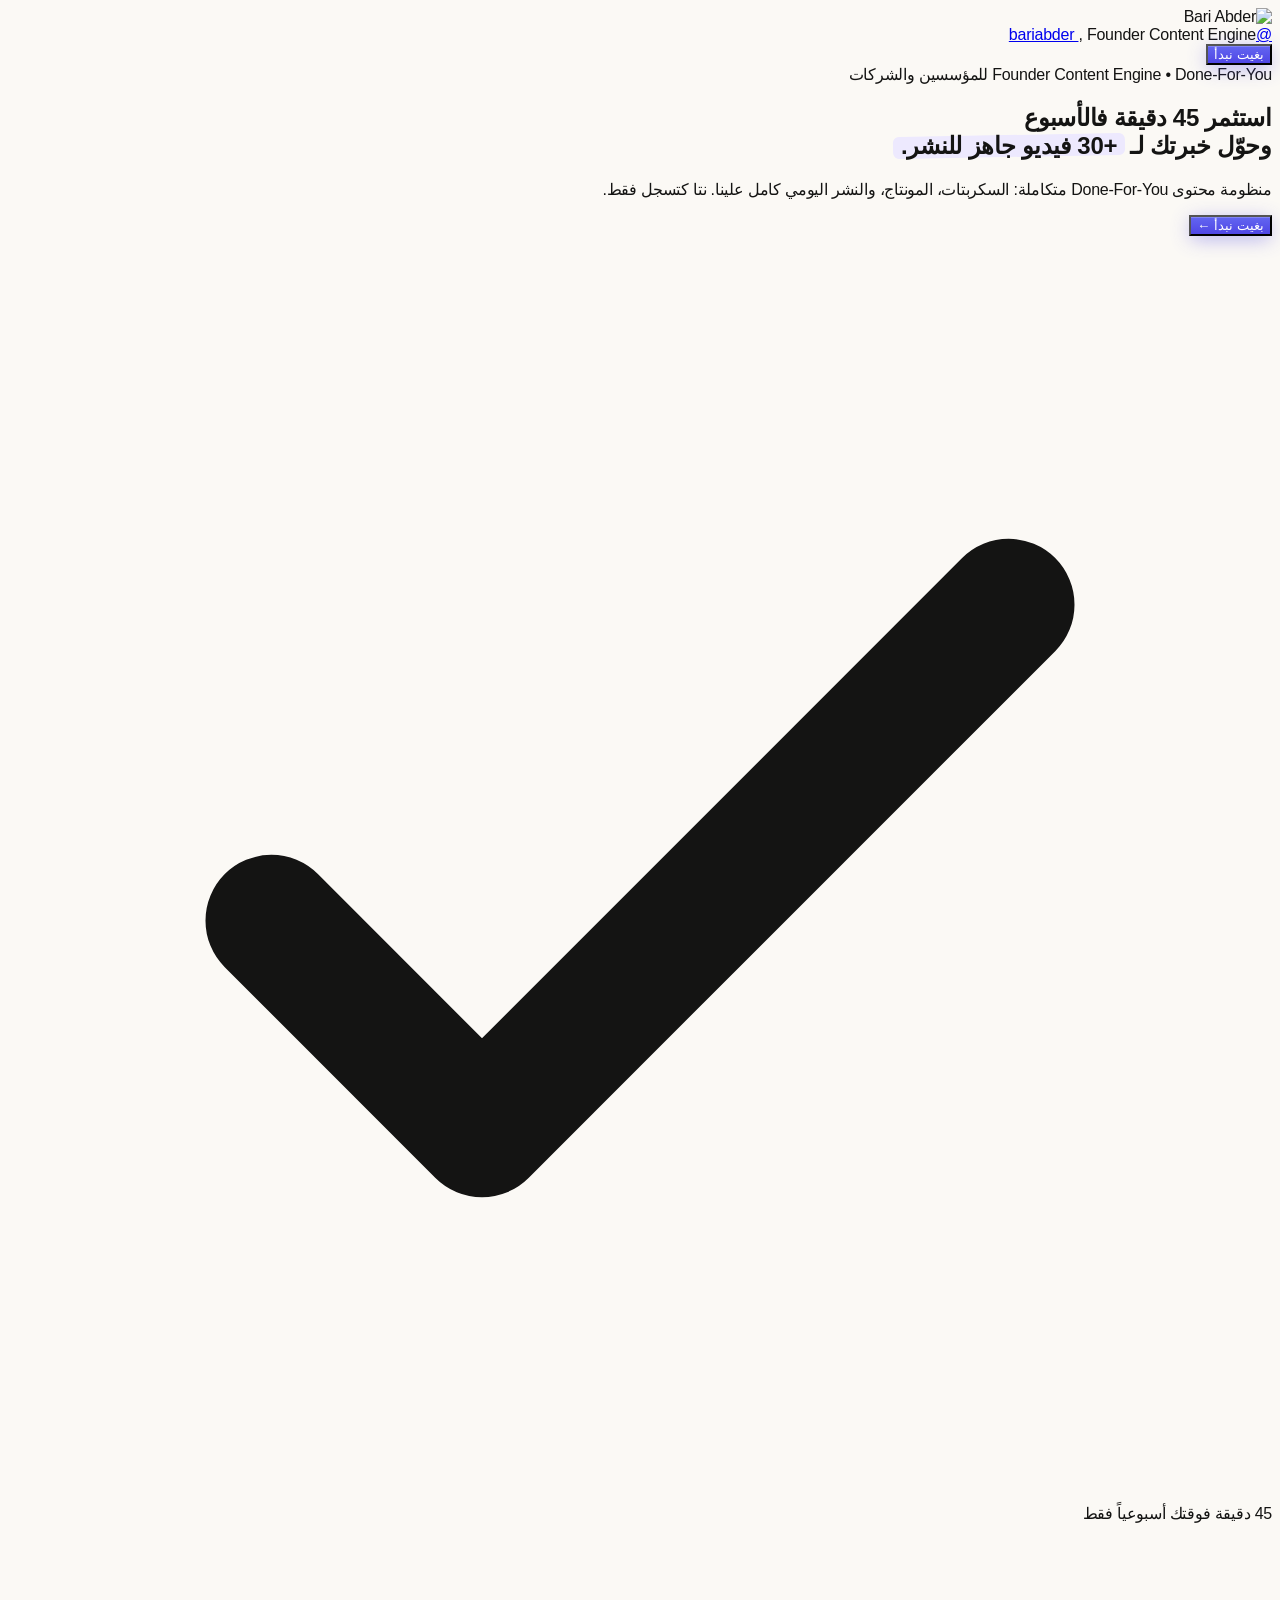
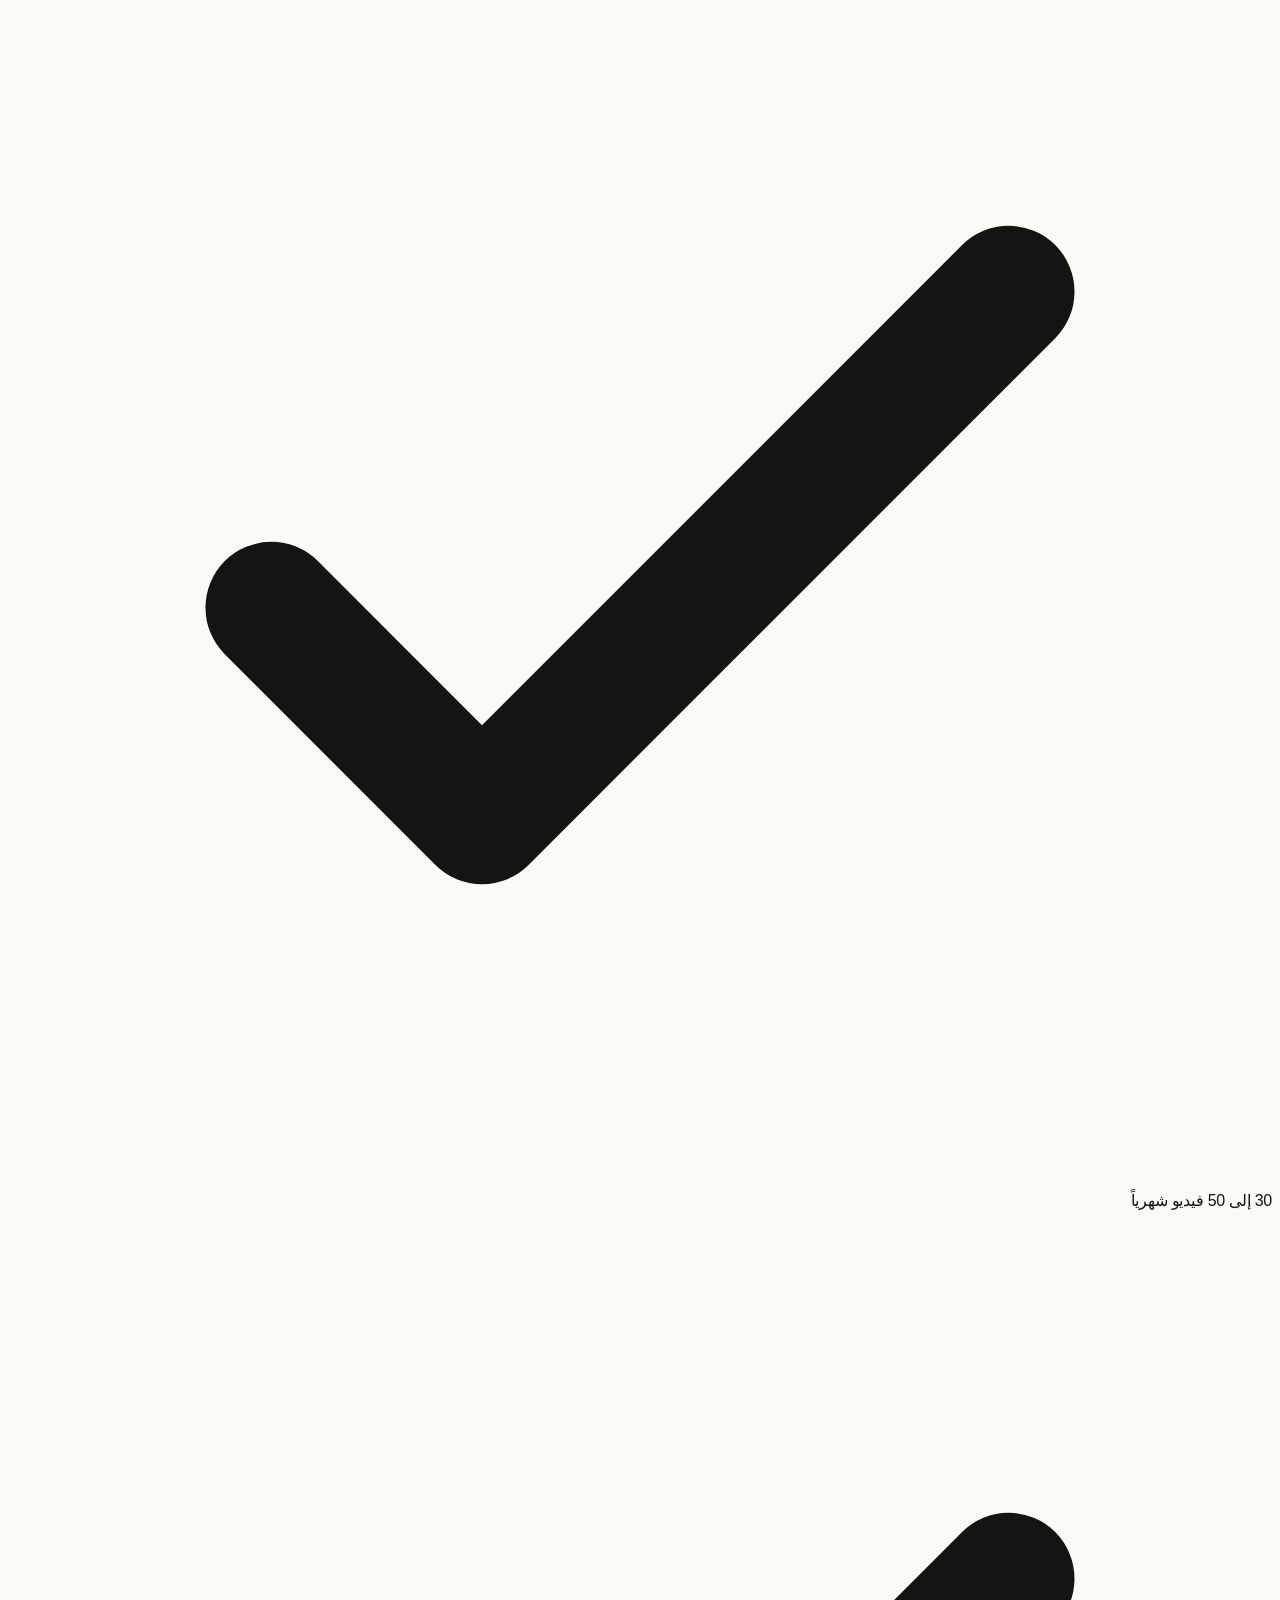
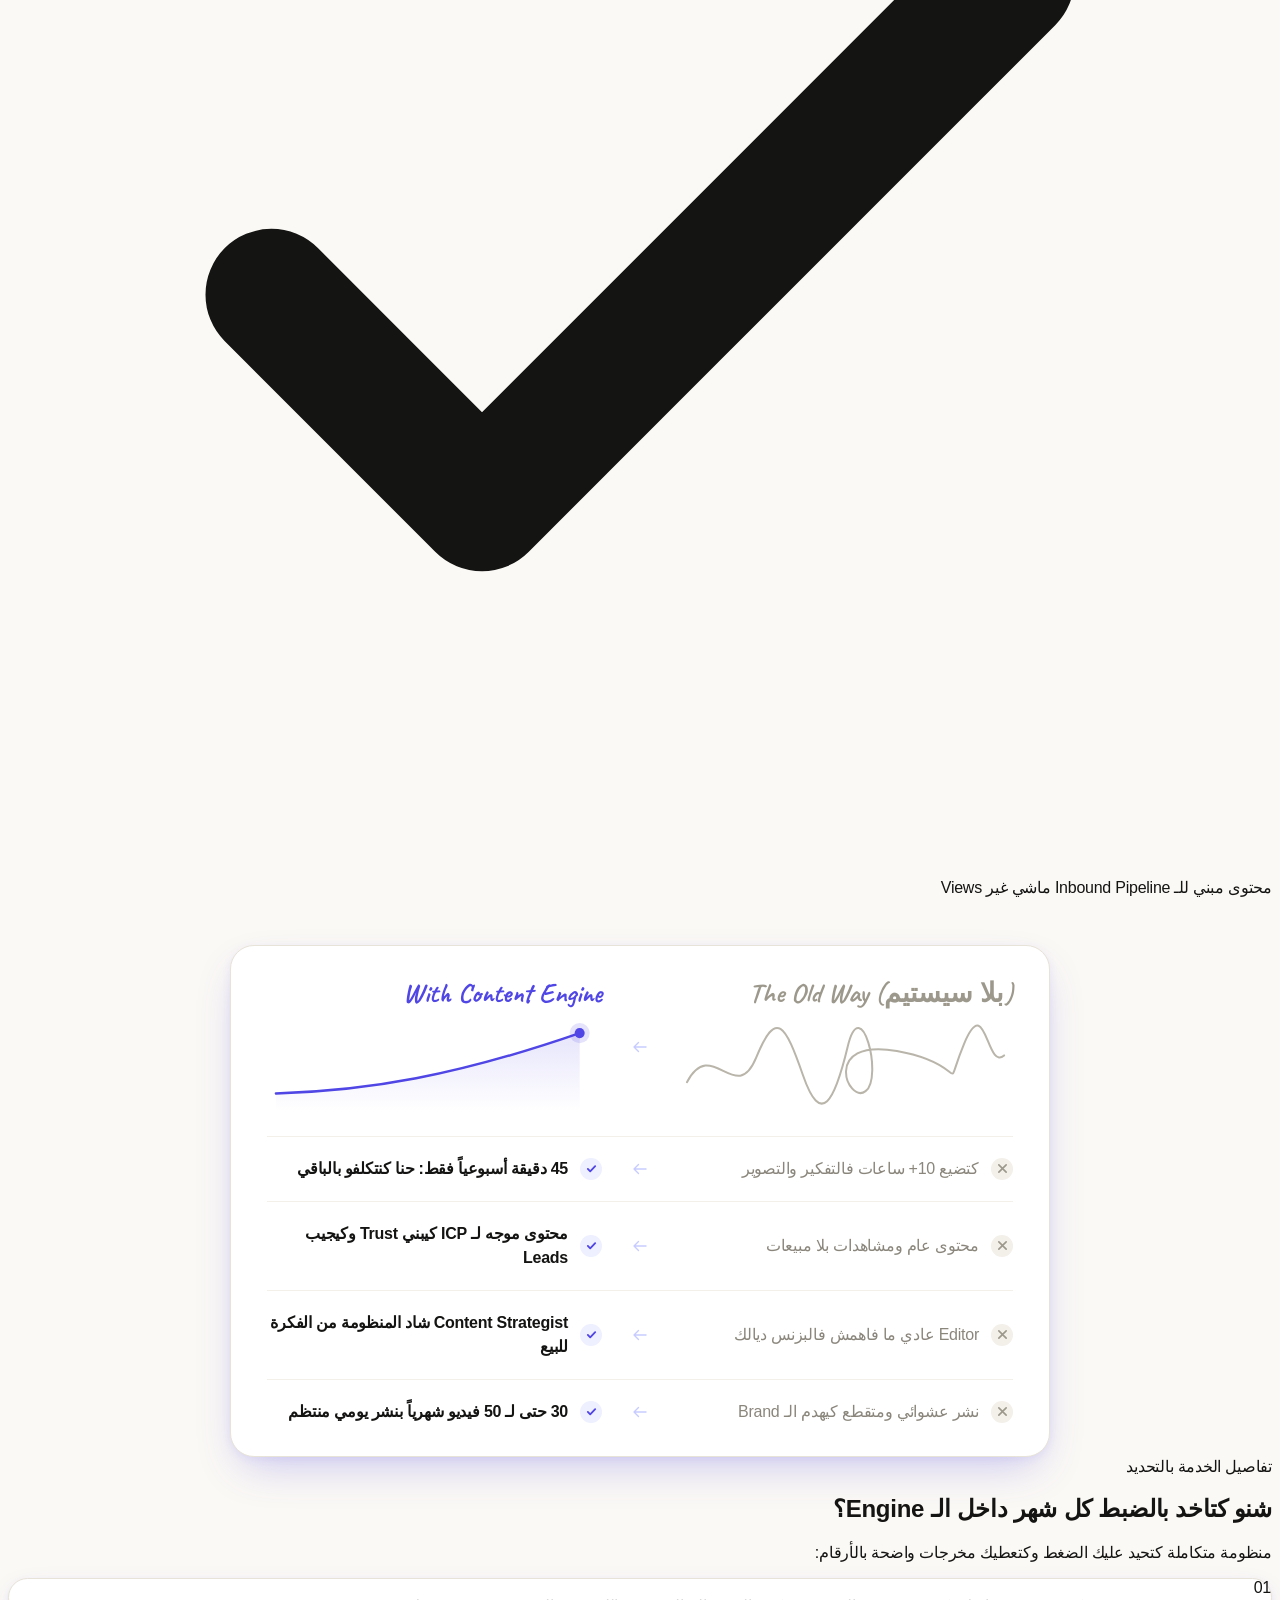
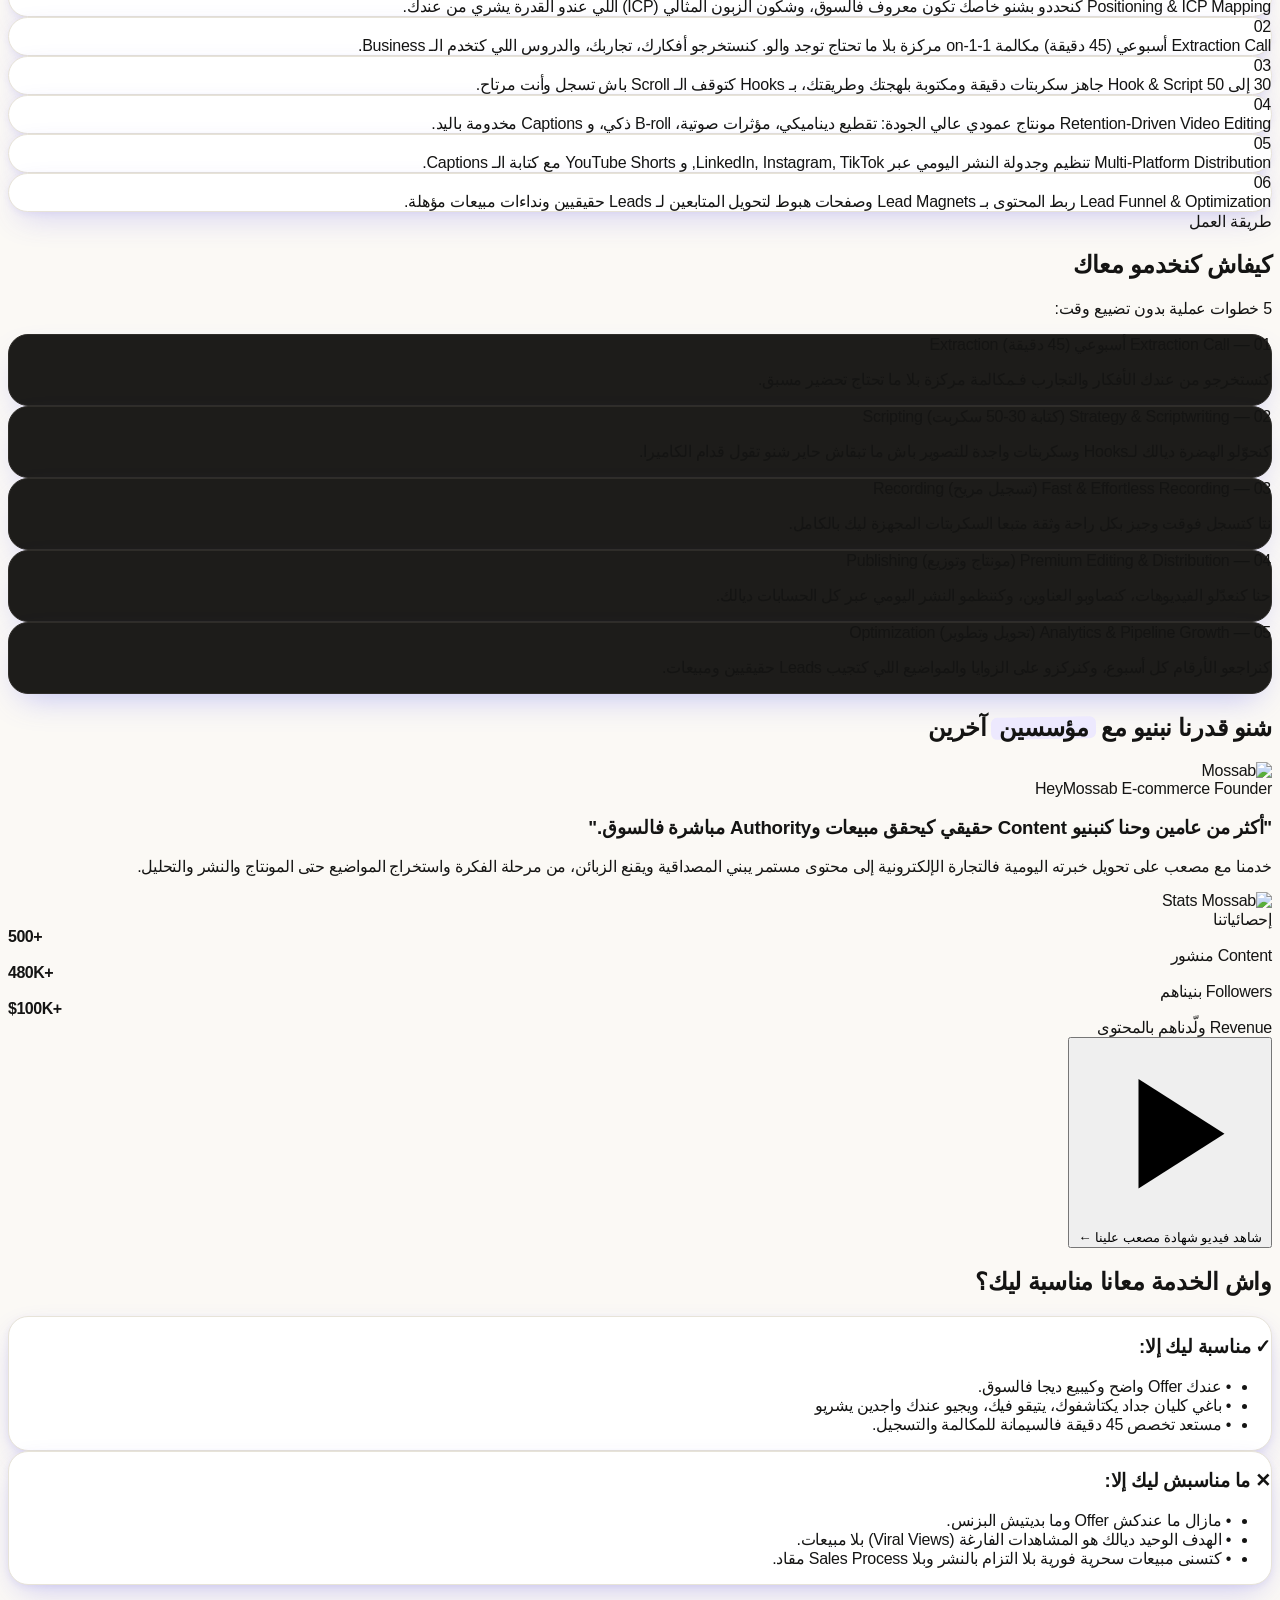
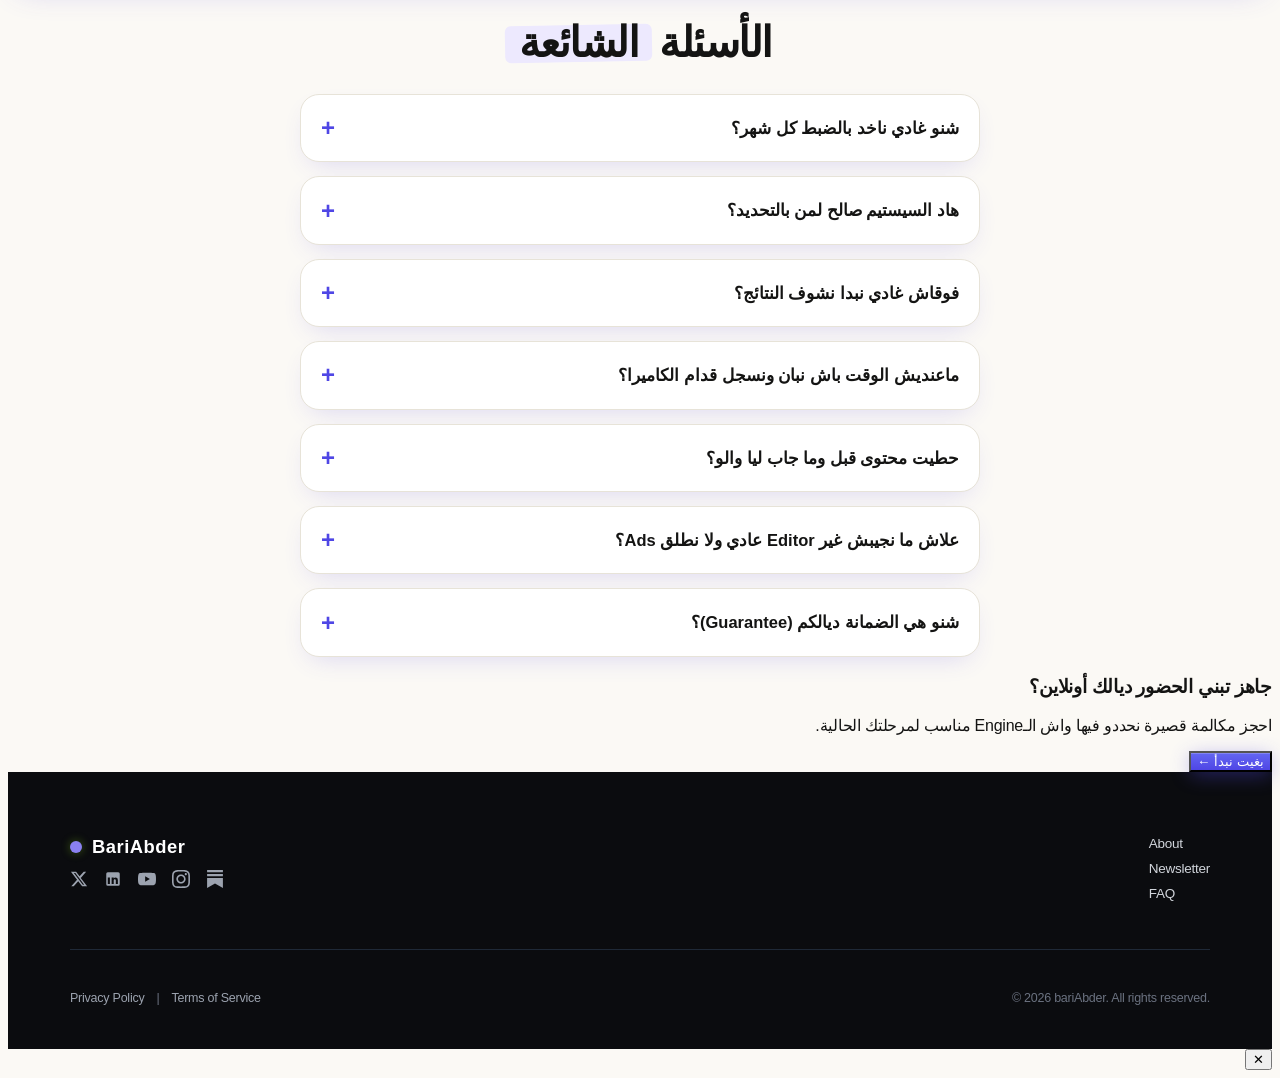
==== index.html @ 395c9807 "Update index.html" ====
<!DOCTYPE html>
<html lang="ar" dir="rtl" class="scroll-smooth">
<head>
  <meta charset="UTF-8">
  <meta name="viewport" content="width=device-width, initial-scale=1.0">
  <title>Bari Abder — Founder Content Engine</title>

  <style>
    @font-face {
      font-family: 'Graphik Arabic';
      src: url('https://www.bariabder.com/Graphik%20Arabic%20SemiBold.ttf') format('truetype');
      font-weight: 600;
      font-style: normal;
    }
  </style>
  <link rel="icon" type="image/png" href="https://www.bariabder.com/fav-icon.png">
  <link rel="preconnect" href="https://fonts.googleapis.com">
  <link rel="preconnect" href="https://fonts.gstatic.com" crossorigin>
  <link href="https://fonts.googleapis.com/css2?family=Caveat:wght@600;700&display=swap" rel="stylesheet">
  <script src="https://cdn.tailwindcss.com"></script>
  <script>
    tailwind.config = {
      theme: { extend: { fontFamily: { sans: ['Graphik Arabic', 'Inter', '-apple-system', 'Segoe UI', 'sans-serif'] } } }
    }
  </script>
  <script type="text/javascript">
    (function(c,l,a,r,i,t,y){
      c[a]=c[a]||function(){(c[a].q=c[a].q||[]).push(arguments)};
      t=l.createElement(r);t.async=1;t.src="https://www.clarity.ms/tag/"+i;
      y=l.getElementsByTagName(r)[0];y.parentNode.insertBefore(t,y);
    })(window, document, "clarity", "script", "xfxluvm6i1");
  </script>

  <!-- Wistia Scripts & Swatch Style -->
  <script src="https://fast.wistia.com/player.js" async></script>
  <script src="https://fast.wistia.com/embed/9rakujkciy.js" async type="module"></script>
  <style>
    wistia-player[media-id='9rakujkciy']:not(:defined) { 
      background: center / contain no-repeat url('https://fast.wistia.com/embed/medias/9rakujkciy/swatch'); 
      display: block; 
      filter: blur(5px); 
    }
  </style>

  <style>
    body { background:#FBF9F5; color:#141413; font-family:'Graphik Arabic','Inter',-apple-system,sans-serif; overflow-x:hidden; letter-spacing:-0.015em; }
    
    /* Button Hover Scale Animation */
    .btn-glow { 
      background:linear-gradient(180deg,#6366F1 0%,#4F46E5 100%); 
      color:#fff; 
      box-shadow:0 4px 20px -2px rgba(79,70,229,.45), inset 0 1px 0 rgba(255,255,255,.2); 
      transition:transform .25s cubic-bezier(.16,1,.3,1), box-shadow .25s cubic-bezier(.16,1,.3,1); 
      will-change:transform;
    }
    .btn-glow:hover { 
      transform:scale(1.03) translateY(-1px); 
      box-shadow:0 8px 26px -2px rgba(79,70,229,.6), inset 0 1px 0 rgba(255,255,255,.3); 
    }
    .btn-glow:active {
      transform:scale(0.98);
    }

    /* Keyword Highlight Box */
    .hl-box {
      position: relative;
      display: inline-block;
      padding: 0 0.25em;
      z-index: 1;
      white-space: nowrap;
    }
    .hl-box::before {
      content: "";
      position: absolute;
      inset: 12% -0.08em 8% -0.08em;
      background-color: #EDE9FE;
      border-radius: 6px;
      z-index: -1;
      transform: rotate(-1deg);
    }

    .editorial-box { background:#fff; border:1px solid #E7E3D8; border-radius:1.25rem; box-shadow:0 12px 32px -10px rgba(79,70,229,.30), 0 2px 6px rgba(79,70,229,.08); }
    .purple-shadow { box-shadow:0 18px 44px -12px rgba(79,70,229,.40), 0 2px 8px rgba(79,70,229,.10); }
    .sf { font-family:-apple-system,BlinkMacSystemFont,'SF Pro Display','SF Pro Text','Inter','Segoe UI',sans-serif; font-weight:800; letter-spacing:-0.03em; line-height:1.05; }
    .dark-box { background:#1d1c1a; border:1px solid #2f2d29; border-radius:1.25rem; box-shadow:0 14px 34px -14px rgba(99,102,241,.45); }
    .sig { font-family:'Caveat','Segoe Script',cursive; font-weight:700; font-size:1.5rem; line-height:1.1; letter-spacing:0; }

    /* FAQ Section */
    .faq-section { max-width:680px; margin:0 auto; }
    .faq-title { color:#141413; font-size:42px; font-weight:800; letter-spacing:-1.5px; line-height:1.1; text-align:center; margin-bottom:28px; }
    .faq-item { background:#fff; border:1px solid #E7E3D8; border-radius:19px; margin-bottom:14px; overflow:hidden; box-shadow:0 10px 26px -10px rgba(79,70,229,.2); }
    .faq-question { width:100%; display:flex; flex-direction:row; justify-content:space-between; align-items:center; gap:16px; padding:20px; background:transparent; border:none; color:#141413; font-family:inherit; font-size:16.5px; font-weight:700; line-height:1.6; text-align:right; cursor:pointer; }
    .faq-question span:first-child { flex:1; text-align:right; direction:rtl; }
    .faq-icon { color:#4F46E5; font-weight:700; font-size:24px; line-height:1; flex-shrink:0; user-select:none; }
    .faq-answer { display:none; padding:14px 22px 22px; color:#4B4842; font-size:15px; line-height:1.85; text-align:right; direction:rtl; border-top:1px solid #F3F0EA; }
    .faq-item.active .faq-answer { display:block; }
    @media (max-width:600px) { .faq-title { font-size:32px; } .faq-question { font-size:15px; padding:16px; } }

    .site-footer {
      background-color: #0b0c0f;
      color: #9ca3af;
      padding: 64px 24px 32px;
      font-family: inherit;
      font-size: 14px;
    }
    .footer-inner {
      max-width: 1140px;
      margin: 0 auto;
    }
    .footer-top {
      display: flex;
      justify-content: space-between;
      align-items: flex-start;
      flex-wrap: wrap;
      gap: 40px;
    }
    .footer-brand-col {
      max-width: 380px;
    }
    .footer-brand {
      display: flex;
      align-items: center;
      gap: 10px;
      margin-bottom: 12px;
    }
    .brand-badge {
      width: 12px;
      height: 12px;
      border-radius: 50%;
      background-color: #8a80f0;
      box-shadow: 0 0 10px rgba(132, 204, 22, 0.4);
    }
    .brand-name {
      color: #ffffff;
      font-weight: 800;
      font-size: 1.15rem;
      letter-spacing: 0.5px;
    }
    .brand-tagline {
      color: #6b7280;
      font-size: 0.88rem;
      line-height: 1.5;
      margin-bottom: 20px;
    }
    .footer-socials {
      display: flex;
      gap: 16px;
      align-items: center;
    }
    .footer-socials a {
      color: #9ca3af;
      transition: color 0.2s ease, transform 0.2s ease;
    }
    .footer-socials a:hover {
      color: #ffffff;
      transform: translateY(-2px);
    }
    .footer-links-group {
      display: flex;
      gap: 60px;
    }
    .footer-col {
      display: flex;
      flex-direction: column;
      gap: 10px;
    }
    .col-title {
      color: #6b7280;
      font-size: 11px;
      font-weight: 700;
      letter-spacing: 1.2px;
      text-transform: uppercase;
      margin-bottom: 6px;
    }
    .footer-col a {
      color: #d1d5db;
      text-decoration: none;
      font-size: 13.5px;
      transition: color 0.2s;
    }
    .footer-col a:hover {
      color: #ffffff;
    }
    .footer-divider {
      height: 1px;
      background-color: #1f2937;
      margin: 48px 0 28px;
    }
    .footer-bottom {
      display: flex;
      justify-content: space-between;
      align-items: center;
      flex-wrap: wrap;
      gap: 16px;
      font-size: 12.5px;
      color: #6b7280;
    }
    .footer-legal {
      display: flex;
      gap: 12px;
      align-items: center;
    }
    .footer-legal a {
      color: #9ca3af;
      text-decoration: none;
    }
    .footer-legal a:hover {
      color: #ffffff;
    }

    /* Visual Component Styles */
    .pv2-wrap { max-width:820px; margin:0 auto; padding:48px 0 0; width:100%; }
    .pv2-card { background:#fff; border:1px solid #E7E3D8; border-radius:24px; padding:34px 36px 12px; box-shadow:0 18px 44px -12px rgba(79,70,229,.30), 0 2px 8px rgba(79,70,229,.08); text-align:right; }
    .pv2-grid { display:grid; grid-template-columns:1fr 44px 1fr; align-items:center; column-gap:16px; }
    .pv2-head { padding-bottom:22px; border-bottom:1px solid #F3F0EA; }
    .pv2-sig { font-family:'Caveat','Segoe Script',cursive; font-weight:700; font-size:1.7rem; line-height:1; letter-spacing:0; direction:ltr; text-align:right; color:#9C988C; margin-bottom:6px; }
    .pv2-sig.on { color:#4F46E5; }
    .pv2-art svg { width:100%; height:auto; display:block; }
    .pv2-row { padding:20px 0; border-bottom:1px solid #F3F0EA; }
    .pv2-row:last-child { border-bottom:none; }
    .pv2-item { display:flex; align-items:center; gap:12px; font-size:16px; line-height:1.5; }
    .pv2-item.no { color:#8A867C; }
    .pv2-item.yes { color:#141413; font-weight:700; }
    .pv2-ico { flex-shrink:0; width:22px; height:22px; border-radius:50%; display:grid; place-items:center; }
    .pv2-ico svg { width:11px; height:11px; }
    .no .pv2-ico { background:#F3F0EA; color:#9C988C; }
    .yes .pv2-ico { background:#EEEFFF; color:#4F46E5; }
    .pv2-mid { display:grid; place-items:center; color:#C7CBFF; }
    .pv2-mid svg { width:18px; height:18px; }

    @media (max-width:640px) {
      .pv2-card { padding:20px 16px 8px; border-radius:20px; }
      .pv2-grid { grid-template-columns:1fr 1fr; column-gap:12px; }
      .pv2-mid { display:none; }
      .pv2-row { padding:14px 0; }
      .pv2-sig { font-size:1.35rem; }
      .pv2-item { font-size:13.5px; gap:8px; line-height:1.4; }
      .pv2-ico { width:18px; height:18px; }
      .pv2-ico svg { width:9px; height:9px; }
    }

    ::-webkit-scrollbar { width:5px; }
    ::-webkit-scrollbar-track { background:#FBF9F5; }
    ::-webkit-scrollbar-thumb { background:#D8D4CA; border-radius:2px; }
  </style>

  <!-- Cal element-click embed code begins -->
  <script type="text/javascript">
    (function (C, A, L) { let p = function (a, ar) { a.q.push(ar); }; let d = C.document; C.Cal = C.Cal || function () { let cal = C.Cal; let ar = arguments; if (!cal.loaded) { cal.ns = {}; cal.q = cal.q || []; d.head.appendChild(d.createElement("script")).src = A; cal.loaded = true; } if (ar[0] === L) { const api = function () { p(api, arguments); }; const namespace = ar[1]; api.q = api.q || []; if(typeof namespace === "string"){cal.ns[namespace] = cal.ns[namespace] || api;p(cal.ns[namespace], ar);p(cal, ["initNamespace", namespace]);} else p(cal, ar); return;} p(cal, ar); }; })(window, "https://app.cal.com/embed/embed.js", "init");
    Cal("init", "free-discovery", {origin:"https://app.cal.com"});
    Cal.config = Cal.config || {};
    Cal.config.forwardQueryParams = true;

    Cal.ns["free-discovery"]("ui", {"theme":"light","cssVarsPerTheme":{"light":{"cal-brand":"#4F46E5"}},"hideEventTypeDetails":true,"layout":"month_view"});
  </script>
  <!-- Cal element-click embed code ends -->
</head>
<body class="selection:bg-[#4F46E5] selection:text-white antialiased">

  <!-- TOP BAR -->
  <header class="sticky top-0 z-40 w-full px-4 sm:px-6 py-3 bg-[#FBF9F5]/90 backdrop-blur border-b border-[#E7E3D8]">
    <div class="max-w-5xl mx-auto flex items-center justify-between gap-3">
      <div class="inline-flex items-center gap-3 px-4 py-2 rounded-full border border-[#E7E3D8] bg-white">
        <img
          src="https://www.bariabder.com/bariabder.jpg"
          alt="Bari Abder"
          class="w-6 h-6 rounded-full object-cover"
        />
        <div class="flex items-center gap-2 text-xs sm:text-sm font-medium">
          <a
            href="https://www.instagram.com/bariabder/"
            target="_blank"
            rel="noopener noreferrer"
            class="font-bold hover:opacity-70 transition-opacity"
          >
            @bariabder
          </a>
          <span class="text-gray-300 hidden sm:inline">,</span>
          <span class="text-[#66645E] hidden sm:inline"> Founder Content Engine</span>
        </div>
      </div>
      <button
        data-cal-link="bariabder/free-discovery"
        data-cal-namespace="free-discovery"
        data-cal-config='{"layout":"month_view","useSlotsViewOnSmallScreen":"true","theme":"light"}'
        class="btn-glow px-5 py-2.5 rounded-lg text-sm font-bold cursor-pointer"
      >
        بغيت نبدأ
      </button>
    </div>
  </header>

  <main>

    <!-- 1. HERO -->
    <section id="about" class="pt-14 pb-14 px-6 max-w-4xl mx-auto text-center flex flex-col items-center">
      
      <!-- Eyebrow Pill Badge -->
      <div class="inline-flex items-center gap-2 px-3.5 py-1.5 rounded-full border border-indigo-200 bg-indigo-50/80 text-indigo-700 text-xs sm:text-sm font-bold mb-6">
        <span class="w-2 h-2 rounded-full bg-indigo-600 animate-pulse"></span>
        <span>Founder Content Engine • Done-For-You للمؤسسين والشركات</span>
      </div>

      <!-- Core Reframed Headline -->
      <h1 class="text-3xl sm:text-5xl lg:text-6xl leading-[1.22] tracking-tight font-black max-w-3xl mb-6">
        استثمر 45 دقيقة فالأسبوع <br class="hidden sm:inline" />
        وحوّل خبرتك لـ <span class="hl-box">+30 فيديو جاهز للنشر.</span>
      </h1>

      <p class="text-base sm:text-xl text-[#66645E] max-w-2xl leading-relaxed mb-7">
        منظومة محتوى Done-For-You متكاملة: السكربتات، المونتاج، والنشر اليومي كامل علينا. نتا كتسجل فقط.
      </p>

      <!-- Primary Action CTA -->
      <div class="flex flex-col sm:flex-row items-center gap-3 w-full sm:w-auto justify-center mb-6">
        <button data-cal-link="bariabder/free-discovery" data-cal-namespace="free-discovery" data-cal-config='{"layout":"month_view","useSlotsViewOnSmallScreen":"true","theme":"light"}' class="btn-glow px-10 py-4 rounded-xl text-base font-bold cursor-pointer w-full sm:w-auto min-w-[260px]">
          بغيت نبدأ &larr;
        </button>
      </div>

      <!-- Micro Trust Signals -->
      <div class="flex flex-wrap items-center justify-center gap-x-6 gap-y-2 text-xs sm:text-sm text-[#66645E]">
        <span class="flex items-center gap-1.5 font-medium"><svg class="w-4 h-4 text-emerald-500" fill="none" stroke="currentColor" viewBox="0 0 24 24"><path stroke-linecap="round" stroke-linejoin="round" stroke-width="2.5" d="M5 13l4 4L19 7"/></svg> 45 دقيقة فوقتك أسبوعياً فقط</span>
        <span class="flex items-center gap-1.5 font-medium"><svg class="w-4 h-4 text-emerald-500" fill="none" stroke="currentColor" viewBox="0 0 24 24"><path stroke-linecap="round" stroke-linejoin="round" stroke-width="2.5" d="M5 13l4 4L19 7"/></svg> 30 إلى 50 فيديو شهرياً</span>
        <span class="flex items-center gap-1.5 font-medium"><svg class="w-4 h-4 text-emerald-500" fill="none" stroke="currentColor" viewBox="0 0 24 24"><path stroke-linecap="round" stroke-linejoin="round" stroke-width="2.5" d="M5 13l4 4L19 7"/></svg> محتوى مبني للـ Inbound Pipeline ماشي غير Views</span>
      </div>

      <!-- Problem -> Solution Visual (The Old Way vs With Us) -->
      <div class="pv2-wrap">
        <div class="pv2-card">
          <!-- header: two illustrations -->
          <div class="pv2-grid pv2-head">
            <div>
              <div class="pv2-sig">The Old Way (بلا سيستيم)</div>
              <div class="pv2-art" aria-hidden="true">
                <svg viewBox="0 0 300 90" fill="none" stroke-linecap="round" stroke-linejoin="round">
                  <path d="M8 62 C 30 20, 52 84, 70 40 S 96 10, 112 56 S 140 80, 152 30 S 184 58, 168 70 S 128 22, 196 34 S 236 76, 256 28 S 276 52, 292 38" stroke="#B9B5AA" stroke-width="1.8"/>
                </svg>
              </div>
            </div>
            <div class="pv2-mid" aria-hidden="true">
              <svg viewBox="0 0 24 24" fill="none" stroke="currentColor" stroke-width="1.8" stroke-linecap="round" stroke-linejoin="round"><path d="M20 12H4M10 6l-6 6 6 6"/></svg>
            </div>
            <div>
              <div class="pv2-sig on">With Content Engine</div>
              <div class="pv2-art" aria-hidden="true">
                <svg viewBox="0 0 300 90" fill="none" stroke-linecap="round" stroke-linejoin="round">
                  <defs>
                    <linearGradient id="pv2g" x1="0" y1="0" x2="0" y2="1">
                      <stop offset="0" stop-color="#4F46E5" stop-opacity=".14"/>
                      <stop offset="1" stop-color="#4F46E5" stop-opacity="0"/>
                    </linearGradient>
                  </defs>
                  <path d="M8 72 C 90 70, 170 56, 280 18 L 280 88 L 8 88 Z" fill="url(#pv2g)"/>
                  <path d="M8 72 C 90 70, 170 56, 280 18" stroke="#4F46E5" stroke-width="2.2"/>
                  <circle cx="280" cy="18" r="9" fill="#4F46E5" opacity=".15"/>
                  <circle cx="280" cy="18" r="4.5" fill="#4F46E5"/>
                </svg>
              </div>
            </div>
          </div>

          <!-- rows -->
          <div class="pv2-grid pv2-row">
            <div class="pv2-item no"><span class="pv2-ico"><svg viewBox="0 0 12 12" fill="none" stroke="currentColor" stroke-width="1.8" stroke-linecap="round"><path d="M2 2l8 8M10 2l-8 8"/></svg></span>كتضيع 10+ ساعات فالتفكير والتصوير</div>
            <div class="pv2-mid" aria-hidden="true"><svg viewBox="0 0 24 24" fill="none" stroke="currentColor" stroke-width="1.8" stroke-linecap="round" stroke-linejoin="round"><path d="M20 12H4M10 6l-6 6 6 6"/></svg></div>
            <div class="pv2-item yes"><span class="pv2-ico"><svg viewBox="0 0 12 12" fill="none" stroke="currentColor" stroke-width="2" stroke-linecap="round" stroke-linejoin="round"><path d="M2 6.5l2.6 2.6L10 3.5"/></svg></span>45 دقيقة أسبوعياً فقط: حنا كنتكلفو بالباقي</div>
          </div>

          <div class="pv2-grid pv2-row">
            <div class="pv2-item no"><span class="pv2-ico"><svg viewBox="0 0 12 12" fill="none" stroke="currentColor" stroke-width="1.8" stroke-linecap="round"><path d="M2 2l8 8M10 2l-8 8"/></svg></span>محتوى عام ومشاهدات بلا مبيعات</div>
            <div class="pv2-mid" aria-hidden="true"><svg viewBox="0 0 24 24" fill="none" stroke="currentColor" stroke-width="1.8" stroke-linecap="round" stroke-linejoin="round"><path d="M20 12H4M10 6l-6 6 6 6"/></svg></div>
            <div class="pv2-item yes"><span class="pv2-ico"><svg viewBox="0 0 12 12" fill="none" stroke="currentColor" stroke-width="2" stroke-linecap="round" stroke-linejoin="round"><path d="M2 6.5l2.6 2.6L10 3.5"/></svg></span>محتوى موجه لـ ICP كيبني Trust وكيجيب Leads</div>
          </div>

          <div class="pv2-grid pv2-row">
            <div class="pv2-item no"><span class="pv2-ico"><svg viewBox="0 0 12 12" fill="none" stroke="currentColor" stroke-width="1.8" stroke-linecap="round"><path d="M2 2l8 8M10 2l-8 8"/></svg></span>Editor عادي ما فاهمش فالبزنس ديالك</div>
            <div class="pv2-mid" aria-hidden="true"><svg viewBox="0 0 24 24" fill="none" stroke="currentColor" stroke-width="1.8" stroke-linecap="round" stroke-linejoin="round"><path d="M20 12H4M10 6l-6 6 6 6"/></svg></div>
            <div class="pv2-item yes"><span class="pv2-ico"><svg viewBox="0 0 12 12" fill="none" stroke="currentColor" stroke-width="2" stroke-linecap="round" stroke-linejoin="round"><path d="M2 6.5l2.6 2.6L10 3.5"/></svg></span>Content Strategist شاد المنظومة من الفكرة للبيع</div>
          </div>

          <div class="pv2-grid pv2-row">
            <div class="pv2-item no"><span class="pv2-ico"><svg viewBox="0 0 12 12" fill="none" stroke="currentColor" stroke-width="1.8" stroke-linecap="round"><path d="M2 2l8 8M10 2l-8 8"/></svg></span>نشر عشوائي ومتقطع كيهدم الـ Brand</div>
            <div class="pv2-mid" aria-hidden="true"><svg viewBox="0 0 24 24" fill="none" stroke="currentColor" stroke-width="1.8" stroke-linecap="round" stroke-linejoin="round"><path d="M20 12H4M10 6l-6 6 6 6"/></svg></div>
            <div class="pv2-item yes"><span class="pv2-ico"><svg viewBox="0 0 12 12" fill="none" stroke="currentColor" stroke-width="2" stroke-linecap="round" stroke-linejoin="round"><path d="M2 6.5l2.6 2.6L10 3.5"/></svg></span>30 حتى لـ 50 فيديو شهرياً بنشر يومي منتظم</div>
          </div>
        </div>
      </div>
    </section>

    <!-- 2. WHAT'S INCLUDED (THE GROCERY STORE CLARITY) -->
    <section class="py-16 px-6 border-t border-[#E7E3D8] bg-[#F4F1EA]/40">
      <div class="max-w-4xl mx-auto">
        <div class="text-center mb-10">
          <span class="text-xs sm:text-sm font-bold text-indigo-600 block mb-2 uppercase tracking-wider">تفاصيل الخدمة بالتحديد</span>
          <h2 class="text-3xl sm:text-4xl font-black mb-3">شنو كتاخد بالضبط كل شهر داخل الـ Engine؟</h2>
          <p class="text-sm sm:text-base text-[#66645E]">منظومة متكاملة كتحيد عليك الضغط وكتعطيك مخرجات واضحة بالأرقام:</p>
        </div>

        <div class="grid grid-cols-1 sm:grid-cols-2 lg:grid-cols-3 gap-4 text-right">
          
          <div class="editorial-box p-5">
            <div class="w-8 h-8 rounded-lg bg-indigo-50 text-indigo-600 font-bold flex items-center justify-center mb-3 text-sm">01</div>
            <span class="font-bold text-base text-[#141413] block mb-1">Positioning & ICP Mapping</span>
            <span class="text-xs sm:text-sm text-[#66645E] leading-relaxed block">كنحددو بشنو خاصك تكون معروف فالسوق، وشكون الزبون المثالي (ICP) اللي عندو القدرة يشري من عندك.</span>
          </div>

          <div class="editorial-box p-5">
            <div class="w-8 h-8 rounded-lg bg-indigo-50 text-indigo-600 font-bold flex items-center justify-center mb-3 text-sm">02</div>
            <span class="font-bold text-base text-[#141413] block mb-1">Extraction Call أسبوعي (45 دقيقة)</span>
            <span class="text-xs sm:text-sm text-[#66645E] leading-relaxed block">مكالمة 1-on-1 مركزة بلا ما تحتاج توجد والو. كنستخرجو أفكارك، تجاربك، والدروس اللي كتخدم الـ Business.</span>
          </div>

          <div class="editorial-box p-5">
            <div class="w-8 h-8 rounded-lg bg-indigo-50 text-indigo-600 font-bold flex items-center justify-center mb-3 text-sm">03</div>
            <span class="font-bold text-base text-[#141413] block mb-1">30 إلى 50 Hook & Script جاهز</span>
            <span class="text-xs sm:text-sm text-[#66645E] leading-relaxed block">سكربتات دقيقة ومكتوبة بلهجتك وطريقتك، بـ Hooks كتوقف الـ Scroll باش تسجل وأنت مرتاح.</span>
          </div>

          <div class="editorial-box p-5">
            <div class="w-8 h-8 rounded-lg bg-indigo-50 text-indigo-600 font-bold flex items-center justify-center mb-3 text-sm">04</div>
            <span class="font-bold text-base text-[#141413] block mb-1">Retention-Driven Video Editing</span>
            <span class="text-xs sm:text-sm text-[#66645E] leading-relaxed block">مونتاج عمودي عالي الجودة: تقطيع ديناميكي، مؤثرات صوتية، B-roll ذكي، و Captions مخدومة باليد.</span>
          </div>

          <div class="editorial-box p-5">
            <div class="w-8 h-8 rounded-lg bg-indigo-50 text-indigo-600 font-bold flex items-center justify-center mb-3 text-sm">05</div>
            <span class="font-bold text-base text-[#141413] block mb-1">Multi-Platform Distribution</span>
            <span class="text-xs sm:text-sm text-[#66645E] leading-relaxed block">تنظيم وجدولة النشر اليومي عبر LinkedIn, Instagram, TikTok, و YouTube Shorts مع كتابة الـ Captions.</span>
          </div>

          <div class="editorial-box p-5">
            <div class="w-8 h-8 rounded-lg bg-indigo-50 text-indigo-600 font-bold flex items-center justify-center mb-3 text-sm">06</div>
            <span class="font-bold text-base text-[#141413] block mb-1">Lead Funnel & Optimization</span>
            <span class="text-xs sm:text-sm text-[#66645E] leading-relaxed block">ربط المحتوى بـ Lead Magnets وصفحات هبوط لتحويل المتابعين لـ Leads حقيقيين ونداءات مبيعات مؤهلة.</span>
          </div>

        </div>
      </div>
    </section>

    <!-- 3. HOW IT WORKS -->
    <section class="py-20 px-6 bg-[#0E0E0E] text-white">
      <div class="max-w-3xl mx-auto">
        <div class="text-center mb-12">
          <span class="text-sm text-[#818cf8] font-medium block mb-2">طريقة العمل</span>
          <h2 class="text-3xl sm:text-5xl font-black mb-3 text-white">
            كيفاش كنخدمو معاك
          </h2>
          <p class="text-sm sm:text-base text-gray-400">
            5 خطوات عملية بدون تضييع وقت:
          </p>
        </div>

        <div class="space-y-3.5 text-right">
          <div class="dark-box p-5">
            <div class="flex items-baseline justify-between mb-1">
              <span class="text-base font-bold text-white">01 — Extraction Call أسبوعي (45 دقيقة)</span>
              <span class="text-xs text-[#A5A8FF] font-bold">Extraction</span>
            </div>
            <p class="text-sm text-gray-300">كنستخرجو من عندك الأفكار والتجارب فـمكالمة مركزة بلا ما تحتاج تحضير مسبق.</p>
          </div>

          <div class="dark-box p-5">
            <div class="flex items-baseline justify-between mb-1">
              <span class="text-base font-bold text-white">02 — Strategy & Scriptwriting (كتابة 30-50 سكربت)</span>
              <span class="text-xs text-[#A5A8FF] font-bold">Scripting</span>
            </div>
            <p class="text-sm text-gray-300">كنحوّلو الهضرة ديالك لـHooks وسكربتات واجدة للتصوير باش ما تبقاش حاير شنو تقول قدام الكاميرا.</p>
          </div>

          <div class="dark-box p-5">
            <div class="flex items-baseline justify-between mb-1">
              <span class="text-base font-bold text-white">03 — Fast & Effortless Recording (تسجيل مريح)</span>
              <span class="text-xs text-[#A5A8FF] font-bold">Recording</span>
            </div>
            <p class="text-sm text-gray-300">نتا كتسجل فوقت وجيز بكل راحة وثقة متبعا السكربتات المجهزة ليك بالكامل.</p>
          </div>

          <div class="dark-box p-5">
            <div class="flex items-baseline justify-between mb-1">
              <span class="text-base font-bold text-white">04 — Premium Editing & Distribution (مونتاج وتوزيع)</span>
              <span class="text-xs text-[#A5A8FF] font-bold">Publishing</span>
            </div>
            <p class="text-sm text-gray-300">حنا كنعدّلو الفيديوهات، كنصاوبو العناوين، وكننظمو النشر اليومي عبر كل الحسابات ديالك.</p>
          </div>

          <div class="dark-box p-5">
            <div class="flex items-baseline justify-between mb-1">
              <span class="text-base font-bold text-white">05 — Analytics & Pipeline Growth (تحويل وتطوير)</span>
              <span class="text-xs text-[#A5A8FF] font-bold">Optimization</span>
            </div>
            <p class="text-sm text-gray-300">كنراجعو الأرقام كل أسبوع، وكنركزو على الزوايا والمواضيع اللي كتجيب Leads حقيقيين ومبيعات.</p>
          </div>
        </div>
      </div>
    </section>

    <!-- 4. PROOF / CASE STUDY -->
    <section class="py-24 px-4 sm:px-6 border-t border-[#E7E3D8] bg-[#FBF9F5]">
      <div class="max-w-5xl mx-auto">
        <div class="text-center mb-12">
          <h2 class="text-3xl sm:text-5xl lg:text-6xl font-black text-[#141413] tracking-tight">
           شنو قدرنا نبنيو مع <span class="hl-box">مؤسسين</span> آخرين
          </h2>
        </div>

        <div class="bg-white rounded-[2rem] sm:rounded-[2.5rem] border border-[#E7E3D8] p-5 sm:p-14 shadow-[0_22px_55px_rgba(0,0,0,0.06)] max-w-4xl mx-auto text-right">
          
          <div class="flex flex-col sm:flex-row items-center sm:items-start gap-6 pb-8 border-b border-gray-100">
            <div class="w-24 h-24 sm:w-36 sm:h-36 rounded-2xl overflow-hidden shrink-0 border border-gray-200 shadow-sm bg-gray-50">
              <img src="https://www.bariabder.com/heymossab.webp" alt="Mossab" class="w-full h-full object-cover">
            </div>

            <div class="flex-1 text-center sm:text-right">
              <div class="flex items-center justify-center sm:justify-start gap-2 mb-3">
                <span class="text-xs font-bold text-gray-800 bg-gray-100 px-3 py-1 rounded-md border border-gray-200">HeyMossab</span>
                <span class="text-xs font-bold text-emerald-800 bg-emerald-100 px-3 py-1 rounded-md border border-emerald-200">E-commerce Founder</span>
              </div>

              <h3 class="text-xl sm:text-2xl font-black text-[#141413] mb-3 leading-snug">
                "أكثر من عامين وحنا كنبنيو Content حقيقي كيحقق مبيعات وAuthority مباشرة فالسوق."
              </h3>

              <p class="text-sm sm:text-base text-[#66645E] leading-relaxed">
                خدمنا مع مصعب على تحويل خبرته اليومية فالتجارة الإلكترونية إلى محتوى مستمر يبني المصداقية ويقنع الزبائن، من مرحلة الفكرة واستخراج المواضيع حتى المونتاج والنشر والتحليل.
              </p>
            </div>
          </div>

          <!-- stats image container fixed for full mobile width -->
          <div class="mt-6 sm:mt-8 w-full overflow-hidden rounded-xl sm:rounded-2xl border border-[#E7E3D8] bg-[#F7F8FF]">
            <img src="https://www.bariabder.com/statsmossab.png" alt="Stats Mossab" class="w-full h-auto block object-contain">
          </div>

          <!-- Stats Grid -->
          <div class="mt-10 sm:mt-12 pt-8 border-t border-[#E7E3D8] text-center">
            <span class="text-sm text-[#818cf8] font-bold block mb-4">إحصائياتنا</span>
            <div class="grid grid-cols-3 gap-2 sm:gap-8">
              <div>
                <div class="sf text-2xl sm:text-5xl text-[#4F46E5]" dir="ltr">500+</div>
                <div class="text-xs sm:text-base text-[#66645E] mt-1 font-medium">Content منشور</div>
              </div>
              <div>
                <div class="sf text-2xl sm:text-5xl" dir="ltr">480K+</div>
                <div class="text-xs sm:text-base text-[#66645E] mt-1 font-medium">Followers بنيناهم</div>
              </div>
              <div>
                <div class="sf text-2xl sm:text-5xl text-[#4F46E5]" dir="ltr">$100K+</div>
                <div class="text-xs sm:text-base text-[#66645E] mt-1 font-medium">Revenue ولّدناهم بالمحتوى</div>
              </div>
            </div>

            <!-- Small Button Testimonial Trigger -->
            <div class="mt-8 flex justify-center">
              <button 
                id="open-video-btn" 
                type="button" 
                class="inline-flex items-center gap-2 px-4 py-2 rounded-lg bg-indigo-50 hover:bg-indigo-100 text-[#4F46E5] border border-indigo-200 text-xs sm:text-sm font-bold transition-all duration-200 hover:scale-105 active:scale-95 shadow-sm cursor-pointer"
              >
                <svg class="w-3.5 h-3.5 text-[#4F46E5] flex-shrink-0" fill="currentColor" viewBox="0 0 24 24">
                  <path d="M8 5v14l11-7z"/>
                </svg>
                <span>شاهد فيديو شهادة مصعب علينا</span>
                <span class="text-xs">&larr;</span>
              </button>
            </div>
          </div>

        </div>
      </div>
    </section>

  

    <!-- 5. FIT CHECK - FIXED CONSISTENT TEXT HIERARCHY -->
    <section class="py-16 px-5 sm:px-6 border-t border-[#E7E3D8]">
      <div class="max-w-4xl mx-auto text-center">
        <h2 class="text-2xl sm:text-4xl font-extrabold mb-8">واش الخدمة معانا مناسبة ليك؟</h2>

        <div class="grid grid-cols-1 sm:grid-cols-2 gap-5 text-right max-w-2xl mx-auto">
          <!-- Fits you -->
          <div class="editorial-box p-6 sm:p-7 border-t-4 border-t-emerald-500">
            <h3 class="text-base sm:text-lg font-bold text-emerald-600 mb-4 flex items-center gap-2">
              <span>✓</span>
              <span>مناسبة ليك إلا:</span>
            </h3>
            <ul class="space-y-3.5 text-[15px] sm:text-base text-[#141413] leading-relaxed">
              <li class="flex items-start gap-2.5">
                <span class="text-emerald-500 font-bold text-lg leading-none mt-0.5">•</span>
                <span>عندك Offer واضح وكيبيع ديجا فالسوق.</span>
              </li>
              <li class="flex items-start gap-2.5">
                <span class="text-emerald-500 font-bold text-lg leading-none mt-0.5">•</span>
                <span>باغي كليان جداد يكتاشفوك، يتيقو فيك، ويجيو عندك واجدين يشريو</span>
              </li>
              <li class="flex items-start gap-2.5">
                <span class="text-emerald-500 font-bold text-lg leading-none mt-0.5">•</span>
                <span>مستعد تخصص 45 دقيقة فالسيمانة للمكالمة والتسجيل.</span>
              </li>
            </ul>
          </div>

          <!-- Doesn't fit you -->
          <div class="editorial-box p-6 sm:p-7 border-t-4 border-t-rose-500">
            <h3 class="text-base sm:text-lg font-bold text-rose-600 mb-4 flex items-center gap-2">
              <span>✕</span>
              <span>ما مناسبش ليك إلا:</span>
            </h3>
            <ul class="space-y-3.5 text-[15px] sm:text-base text-[#141413] leading-relaxed">
              <li class="flex items-start gap-2.5">
                <span class="text-rose-500 font-bold text-lg leading-none mt-0.5">•</span>
                <span>مازال ما عندكش Offer وما بديتيش البزنس.</span>
              </li>
              <li class="flex items-start gap-2.5">
                <span class="text-rose-500 font-bold text-lg leading-none mt-0.5">•</span>
                <span>الهدف الوحيد ديالك هو المشاهدات الفارغة (Viral Views) بلا مبيعات.</span>
              </li>
              <li class="flex items-start gap-2.5">
                <span class="text-rose-500 font-bold text-lg leading-none mt-0.5">•</span>
                <span>كتسنى مبيعات سحرية فورية بلا التزام بالنشر وبلا Sales Process مقاد.</span>
              </li>
            </ul>
          </div>
        </div>
      </div>
    </section>

    <!-- 6. NEW FAQS & FINAL CTA -->
    <section class="py-16 px-4 sm:px-6 border-t border-[#E7E3D8]" id="faq">
      <div class="faq-section">
        <h2 class="faq-title">
          الأسئلة <span class="hl-box">الشائعة</span>
        </h2>

        <!-- Question 1 -->
        <div class="faq-item">
          <button class="faq-question" type="button" aria-expanded="false">
            <span dir="rtl">شنو غادي ناخد بالضبط كل شهر؟ </span>
            <span class="faq-icon" aria-hidden="true">+</span>
          </button>
          <div class="faq-answer">
            الـ Founder Content Engine هو سيستيم Done-For-You متكامل. كتاخد كل شهر: 4 مكالمات استخراج أسبوعية (Extraction Calls مدتها 45 دقيقة)، ما بين 30 حتى لـ 50 سكربت مركز بـ Hooks قوية، مونتاج عمودي احترافي كامل، جدولة ونشر يومي عبر حساباتك (LinkedIn, Instagram, TikTok, YouTube)، تقرير أسبوعي بالأرقام، مع بناء Lead Funnel لجمع المشاهدات وتحويلها لـ Leads كتمتلكهم.
          </div>
        </div>

        <!-- Question 2 -->
        <div class="faq-item">
          <button class="faq-question" type="button" aria-expanded="false">
            <span dir="rtl">هاد السيستيم صالح لمن بالتحديد؟ </span>
            <span class="faq-icon" aria-hidden="true">+</span>
          </button>
          <div class="faq-answer">
            صالح للمؤسسين، أصحاب الوكالات (Agencies)، شركات الـ B2B، المستشارين، وأصحاب المتاجر الإلكترونية اللي ديجا عندهم Offer كيبيع وعندهم خبرة حقيقية. باغي الكليان يجي عندك حيت تايق فسميتك والسمعة ديالك عوض الاعتماد على الـ Ads والمراسلة الباردة بوحدها. ما صالحش للي مازال كيفكر شنو يبيع أو باغي غير محتوى تافه وعشوائي.
          </div>
        </div>

        <!-- Question 3 -->
        <div class="faq-item">
          <button class="faq-question" type="button" aria-expanded="false">
            <span dir="rtl">فوقاش غادي نبدا نشوف النتائج؟ </span>
            <span class="faq-icon" aria-hidden="true">+</span>
          </button>
          <div class="faq-answer">
            <div class="space-y-2 mb-3">
              <p><strong>• الشهر 1:</strong> ضبط الـ Positioning، انطلاق المنظومة، وتثبيت وتوزيع أول دفعة محتوى (30-50 فيديو).</p>
              <p><strong>• الشهر 2-3:</strong> كتكون عندنا داتا حقيقية على الزوايا اللي كتجيب تفاعل وInquiries مباشرة من الزبائن المثاليين.</p>
              <p><strong>• الشهور الموالية:</strong> المنظومة كتولي تجيب Leads مؤهلين وكتسهل عليك إغلاق الصفقات بـ Trust عالية.</p>
            </div>
            <p>المحتوى العضوي كيتراكم (Compounds) مع الوقت. ما كنبيعوش أوهام ديال "ملايين فـ 5 أيام"، ولكن كنضمنو ليك تنفيذ احترافي وداتا واضحة كتشوفها قدام عينيك.</p>
          </div>
        </div>

        <!-- Question 4 -->
        <div class="faq-item">
          <button class="faq-question" type="button" aria-expanded="false">
            <span dir="rtl">ماعنديش الوقت باش نبان ونسجل قدام الكاميرا؟</span>
            <span class="faq-icon" aria-hidden="true">+</span>
          </button>
          <div class="faq-answer">
            هاد السيستيم تصاوب خصيصاً للمؤسسين اللي معندهمش الوقت. كتحتاج فقط 45 دقيقة فالسيمانة لمكالمة الاستخراج، وموراها كتسجل السكربتات الواجدة فوقت وجيز ومريح. حنا كنتكلفو بالاستراتيجية، الكتابة، المونتاج، الجدولة، والنشر الكامل.
          </div>
        </div>

        <!-- Question 5 -->
        <div class="faq-item">
          <button class="faq-question" type="button" aria-expanded="false">
            <span dir="rtl">حطيت محتوى قبل وما جاب ليا والو؟</span>
            <span class="faq-icon" aria-hidden="true">+</span>
          </button>
          <div class="faq-answer">
            هادشي فالعادة كيعني أنك كنتي كتنشر بلا Positioning واضح وبلا Funnel وراء المحتوى. المحتوى اللي ما مبنيش على تحريك الطلب (Demand Generation) يقدر يجيب Views ولكن ما كيجيبش كليان كيدفعو. حنا كنبداو بالاستراتيجية وزوايا البيع هي الأولى، عاد كنتبعو الأرقام اللي كتحول المشاهدة لتواصل واستفسار حقيقي.
          </div>
        </div>

        <!-- Question 6 -->
        <div class="faq-item">
          <button class="faq-question" type="button" aria-expanded="false">
            <span dir="rtl">علاش ما نجيبش غير Editor عادي ولا نطلق Ads؟</span>
            <span class="faq-icon" aria-hidden="true">+</span>
          </button>
          <div class="faq-answer">
            الـ Editor العادي كيقاد غير داكشي اللي عطيتيه وما كيفهمش فالبزنس ديالك والـ Sales، والـ Ads كتحبس نهار كتحبس الميزانية. هاد السيستيم كيبني أصل تجاري وثقة كتبقى ديما. وفوق هادشي، هاد الخدمة جاية من تجربة ميدانية حقيقية: كنت Head of Content مع <strong>heymossab@</strong>، شاد الاستراتيجية، الأفكار، المونتاج، وإدارة الفريق كامل.
          </div>
        </div>

        <!-- Question 7 -->
        <div class="faq-item">
          <button class="faq-question" type="button" aria-expanded="false">
            <span dir="rtl">شنو هي الضمانة ديالكم (Guarantee)؟ </span>
            <span class="faq-icon" aria-hidden="true">+</span>
          </button>
          <div class="faq-answer">
            <p class="mb-2"><strong>ضمانة التنفيذ 100%:</strong></p>
            <p class="mb-2">إلا دازت 30 يوم الأولى وما سلمناش ليك الـ 30 حتى لـ 50 فيديو كاملة بالمعايير والجودة اللي اتفقنا عليها فالـ Onboarding، أو حسيتي أن السيستيم ما مناسبش لجدولك، كيرجع ليك استثمار الشهر الأول كامل بدون أي تردد وبدون أي التزام إضافي.</p>
          </div>
        </div>
      </div>

      <!-- Final Direct CTA -->
      <div class="max-w-xl mx-auto mt-16 text-center">
        <h3 class="text-2xl sm:text-3xl font-black mb-3 text-[#141413]">
          جاهز تبني الحضور ديالك أونلاين؟
        </h3>
        <p class="text-sm sm:text-base text-[#66645E] mb-6">
          احجز مكالمة قصيرة نحددو فيها واش الـEngine مناسب لمرحلتك الحالية.
        </p>

        <button data-cal-link="bariabder/free-discovery" data-cal-namespace="free-discovery" data-cal-config='{"layout":"month_view","useSlotsViewOnSmallScreen":"true","theme":"light"}' class="btn-glow px-10 py-4 rounded-xl text-base font-bold cursor-pointer w-full sm:w-auto min-w-[260px]">
          بغيت نبدأ &larr;
        </button>
      </div>
    </section>

  </main>

  <footer class="site-footer" dir="ltr">
    <div class="footer-inner">
      
      <div class="footer-top">
        <!-- Brand & Mission Column -->
        <div class="footer-brand-col">
          <div class="footer-brand">
            <span class="brand-badge"></span>
            <span class="brand-name">BariAbder</span>
          </div>
         
          <!-- Social Icons Row -->
          <div class="footer-socials">
            <!-- X / Twitter -->
            <a href="https://x.com/bariabder" target="_blank" rel="noopener" aria-label="X (Twitter)">
              <svg width="18" height="18" fill="currentColor" viewBox="0 0 24 24"><path d="M18.244 2.25h3.308l-7.227 8.26 8.502 11.24H16.17l-5.214-6.817L4.99 21.75H1.68l7.73-8.835L1.254 2.25H8.08l4.713 6.231zm-1.161 17.52h1.833L7.084 4.126H5.117z"/></svg>
            </a>
            <!-- LinkedIn -->
            <a href="https://linkedin.com/in/bariabder" target="_blank" rel="noopener" aria-label="LinkedIn">
              <svg width="18" height="18" fill="currentColor" viewBox="0 0 24 24"><path d="M19 3a2 2 0 0 1 2 2v14a2 2 0 0 1-2 2H5a2 2 0 0 1-2-2V5a2 2 0 0 1 2-2h14m-.5 15.5v-5.3a3.26 3.26 0 0 0-3.26-3.26c-.85 0-1.84.52-2.28 1.3v-1.11h-2.79v8.37h2.79v-4.93c0-.77.62-1.4 1.39-1.4a1.4 1.4 0 0 1 1.4 1.4v4.93h2.75M6.46 8.76c-.95 0-1.72-.78-1.72-1.73s.77-1.73 1.72-1.73 1.73.78 1.73 1.73-.78 1.73-1.73 1.73m1.4 9.74v-8.37H5.06v8.37h2.8z"/></svg>
            </a>
            <!-- YouTube -->
            <a href="https://youtube.com/@bariabder" target="_blank" rel="noopener" aria-label="YouTube">
              <svg width="18" height="18" fill="currentColor" viewBox="0 0 24 24"><path d="M23.498 6.186a3.016 3.016 0 0 0-2.122-2.136C19.505 3.545 12 3.545 12 3.545s-7.505 0-9.377.505A3.017 3.017 0 0 0 .502 6.186C0 8.07 0 12 0 12s0 3.93.502 5.814a3.016 3.016 0 0 0 2.122 2.136c1.871.505 9.376.505 9.376.505s7.505 0 9.377-.505a3.015 3.015 0 0 0 2.122-2.136C24 15.93 24 12 24 12s0-3.93-.502-5.814zM9.545 15.568V8.432L15.818 12l-6.273 3.568z"/></svg>
            </a>
            <!-- Instagram -->
            <a href="https://instagram.com/bariabder" target="_blank" rel="noopener" aria-label="Instagram">
              <svg width="18" height="18" fill="currentColor" viewBox="0 0 24 24"><path d="M12 2.163c3.204 0 3.584.012 4.85.07 3.252.148 4.771 1.691 4.919 4.919.058 1.265.069 1.645.069 4.849 0 3.205-.012 3.584-.069 4.849-.149 3.225-1.664 4.771-4.919 4.919-1.266.058-1.644.07-4.85.07-3.204 0-3.584-.012-4.849-.07-3.26-.149-4.771-1.699-4.919-4.92-.058-1.265-.07-1.644-.07-4.849 0-3.204.013-3.583.07-4.849.149-3.227 1.664-4.771 4.919-4.919 1.266-.057 1.645-.069 4.849-.069zm0-2.163c-3.259 0-3.667.014-4.947.072-4.358.2-6.78 2.618-6.98 6.98-.059 1.281-.073 1.689-.073 4.948 0 3.259.014 3.668.072 4.948.2 4.358 2.618 6.78 6.98 6.98 1.281.058 1.689.072 4.948.072 3.259 0 3.668-.014 4.948-.072 4.354-.2 6.782-2.618 6.979-6.98.059-1.28.073-1.689.073-4.948 0-3.259-.014-3.667-.072-4.947-.196-4.354-2.617-6.78-6.979-6.98-1.281-.059-1.69-.073-4.949-.073zm0 5.838c-3.403 0-6.162 2.759-6.162 6.162s2.759 6.163 6.162 6.163 6.162-2.759 6.162-6.163c0-3.403-2.759-6.162-6.162-6.162zm0 10.162c-2.209 0-4-1.79-4-4 0-2.209 1.791-4 4-4s4 1.791 4 4c0 2.21-1.791 4-4 4zm6.406-11.845c-.796 0-1.441.645-1.441 1.44s.645 1.44 1.441 1.44c.795 0 1.439-.645 1.439-1.44s-.644-1.44-1.439-1.44z"/></svg>
            </a>
            <!-- Substack -->
            <a href="https://bariabder.substack.com" target="_blank" rel="noopener" aria-label="Substack">
              <svg width="18" height="18" fill="currentColor" viewBox="0 0 24 24"><path d="M22.539 8.242H1.46V5.406h21.08v2.836zM1.46 10.812V24L12 18.11 22.54 24V10.812H1.46zM22.54 0H1.46v2.836h21.08V0z"/></svg>
            </a>
          </div>
        </div>

        <!-- Footer Navigation Links -->
        <div class="footer-links-group">
          <div class="footer-col">
            <a href="#about">About</a>
            <a href="https://bariabder.substack.com">Newsletter</a>
            <a href="#faq">FAQ</a>
          </div>
        </div>
      </div>

      <div class="footer-divider"></div>

      <!-- Bottom Bar with Legal and Copyright -->
      <div class="footer-bottom">
        <div class="footer-legal">
          <a href="https://www.bariabder.com/privacy">Privacy Policy</a>
          <span>|</span>
          <a href="https://www.bariabder.com/Terms-of-Service">Terms of Service</a>
        </div>
        <p class="copyright">© 2026 bariAbder. All rights reserved.</p>
      </div>

    </div>
  </footer>

  <!-- VIDEO MODAL WITH BLURRED BACKDROP (HIDDEN BY DEFAULT TO PREVENT ACCIDENTAL CLICKS) -->
  <div 
    id="video-modal" 
    class="hidden fixed inset-0 z-50 items-center justify-center p-4 bg-black/75 backdrop-blur-md transition-opacity duration-300 opacity-0 pointer-events-none"
    role="dialog"
    aria-modal="true"
    aria-hidden="true"
  >
    <div class="relative w-full max-w-[380px] sm:max-w-[420px] bg-[#141413] rounded-2xl overflow-hidden shadow-2xl border border-white/10">
      <!-- Close Button -->
      <button 
        id="close-video-btn" 
        type="button"
        class="absolute top-3 left-3 z-20 w-9 h-9 rounded-full bg-black/60 hover:bg-black/90 text-white flex items-center justify-center transition-colors text-lg cursor-pointer"
        aria-label="Close video"
      >
        ✕
      </button>

      <!-- Wistia Player Element -->
      <div class="w-full flex justify-center items-center">
        <wistia-player 
          id="mossab-wistia-player"
          media-id="9rakujkciy" 
          aspect="0.5625" 
          style="width: 100%; height: auto; max-height: 82vh;"
        ></wistia-player>
      </div>
    </div>
  </div>

  <script>
    // Wire Cal.com buttons
    document.querySelectorAll('[data-cal-link]').forEach((btn) => {
      btn.addEventListener('click', () => {
        if (window.Cal && typeof window.Cal === 'function') {
          try {
            Cal('openModal', { calLink: 'bariabder/free-discovery' });
          } catch(e) {
            window.open('https://cal.com/bariabder/free-discovery', '_blank');
          }
        } else {
          window.open('https://cal.com/bariabder/free-discovery', '_blank');
        }
      });
    });

    // FAQ accordion
    const faqItems = document.querySelectorAll('.faq-item');
    faqItems.forEach((item) => {
      const question = item.querySelector('.faq-question');
      const icon = item.querySelector('.faq-icon');
      question.addEventListener('click', () => {
        faqItems.forEach((other) => {
          if (other !== item && other.classList.contains('active')) {
            other.classList.remove('active');
            other.querySelector('.faq-icon').textContent = '+';
            other.querySelector('.faq-question').setAttribute('aria-expanded', 'false');
          }
        });
        item.classList.toggle('active');
        const isOpen = item.classList.contains('active');
        icon.textContent = isOpen ? '×' : '+';
        question.setAttribute('aria-expanded', isOpen ? 'true' : 'false');
      });
    });

    // Video Modal Open / Close Logic
    const modal = document.getElementById('video-modal');
    const openBtn = document.getElementById('open-video-btn');
    const closeBtn = document.getElementById('close-video-btn');
    const wistiaEl = document.getElementById('mossab-wistia-player');

    function openModal() {
      modal.classList.remove('hidden');
      modal.classList.add('flex');
      // Trigger reflow for smooth opacity transition
      void modal.offsetWidth;
      modal.classList.remove('opacity-0', 'pointer-events-none');
      modal.classList.add('opacity-100', 'pointer-events-auto');
      modal.setAttribute('aria-hidden', 'false');
      document.body.style.overflow = 'hidden';
    }

    function closeModal() {
      modal.classList.add('opacity-0', 'pointer-events-none');
      modal.classList.remove('opacity-100', 'pointer-events-auto');
      modal.setAttribute('aria-hidden', 'true');
      document.body.style.overflow = '';

      if (wistiaEl && typeof wistiaEl.pause === 'function') {
        try { wistiaEl.pause(); } catch (e) {}
      }

      // Hide completely from DOM after transition to avoid any accidental clicks
      setTimeout(() => {
        if (modal.classList.contains('opacity-0')) {
          modal.classList.add('hidden');
          modal.classList.remove('flex');
        }
      }, 300);
    }

    if (openBtn && modal) {
      openBtn.addEventListener('click', openModal);
      closeBtn.addEventListener('click', closeModal);

      modal.addEventListener('click', (e) => {
        if (e.target === modal) closeModal();
      });

      document.addEventListener('keydown', (e) => {
        if (e.key === 'Escape' && !modal.classList.contains('pointer-events-none')) {
          closeModal();
        }
      });
    }
  </script>
</body>
</html>
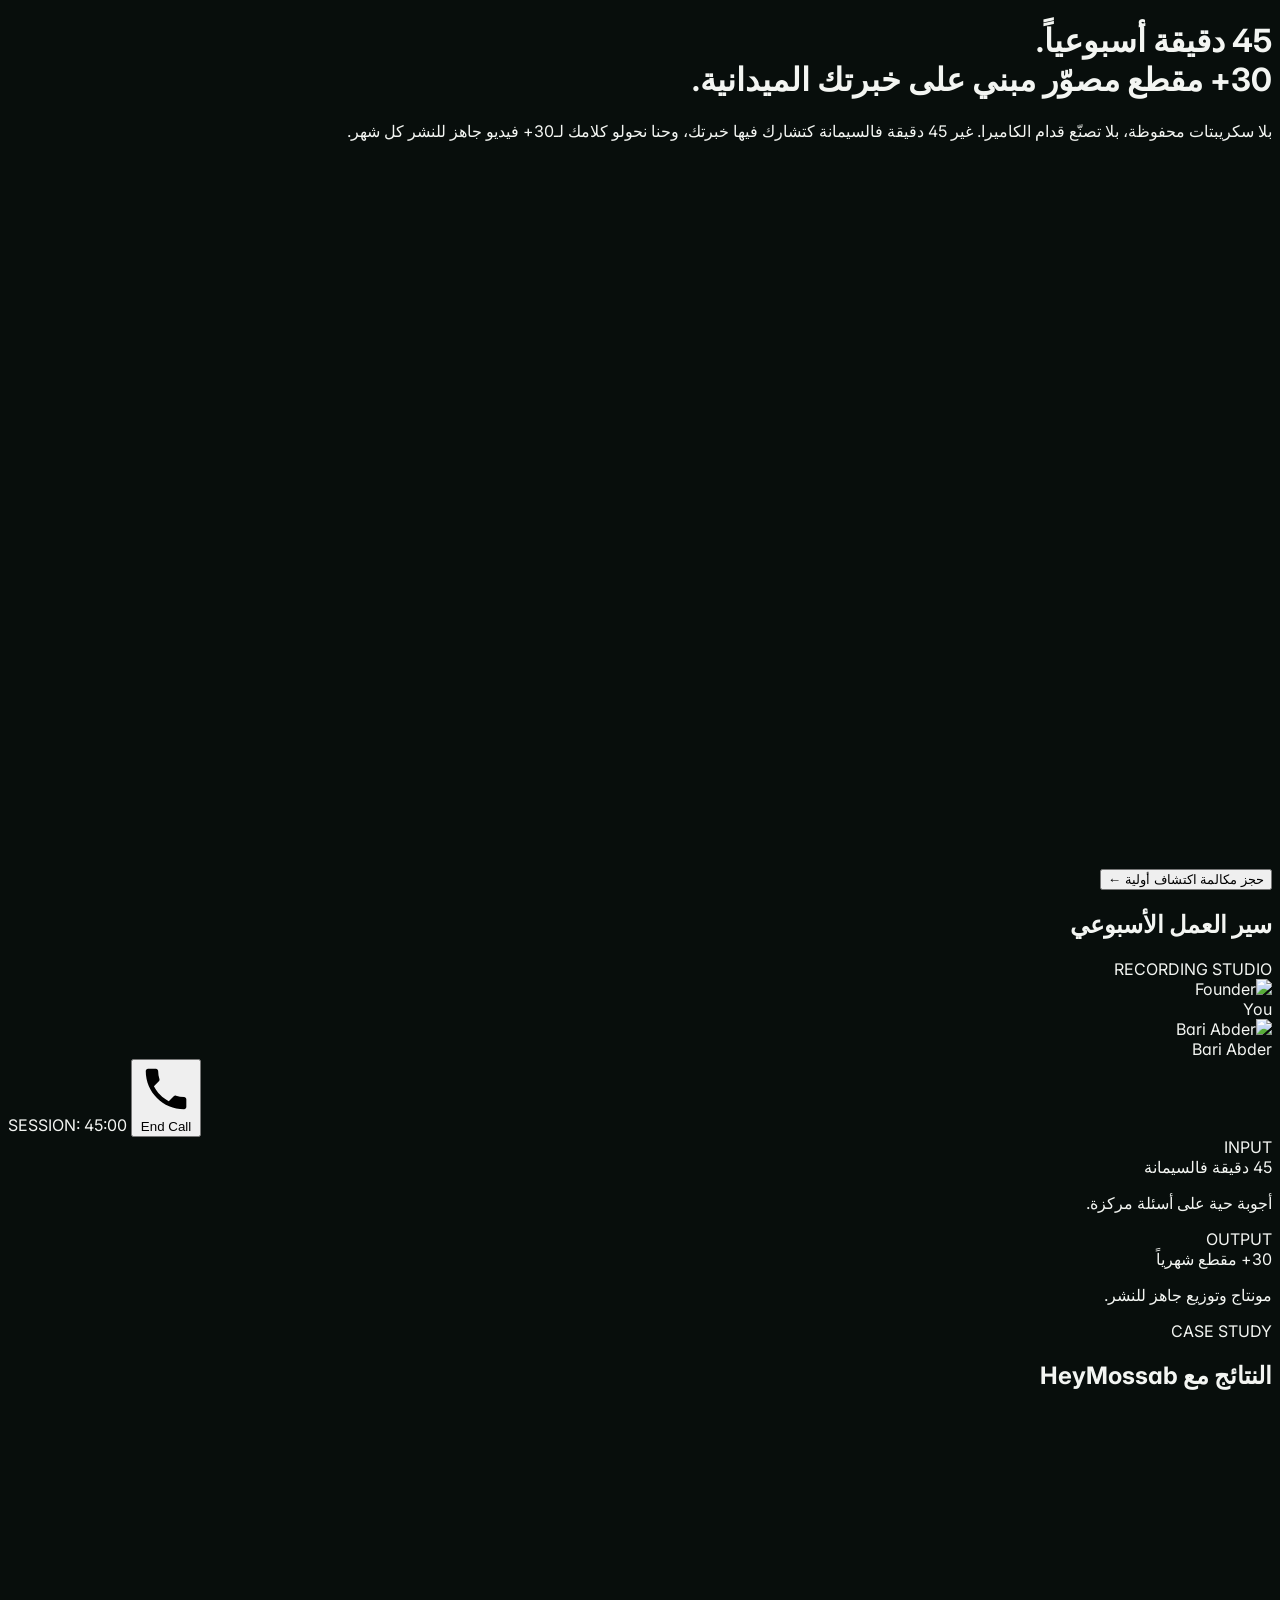
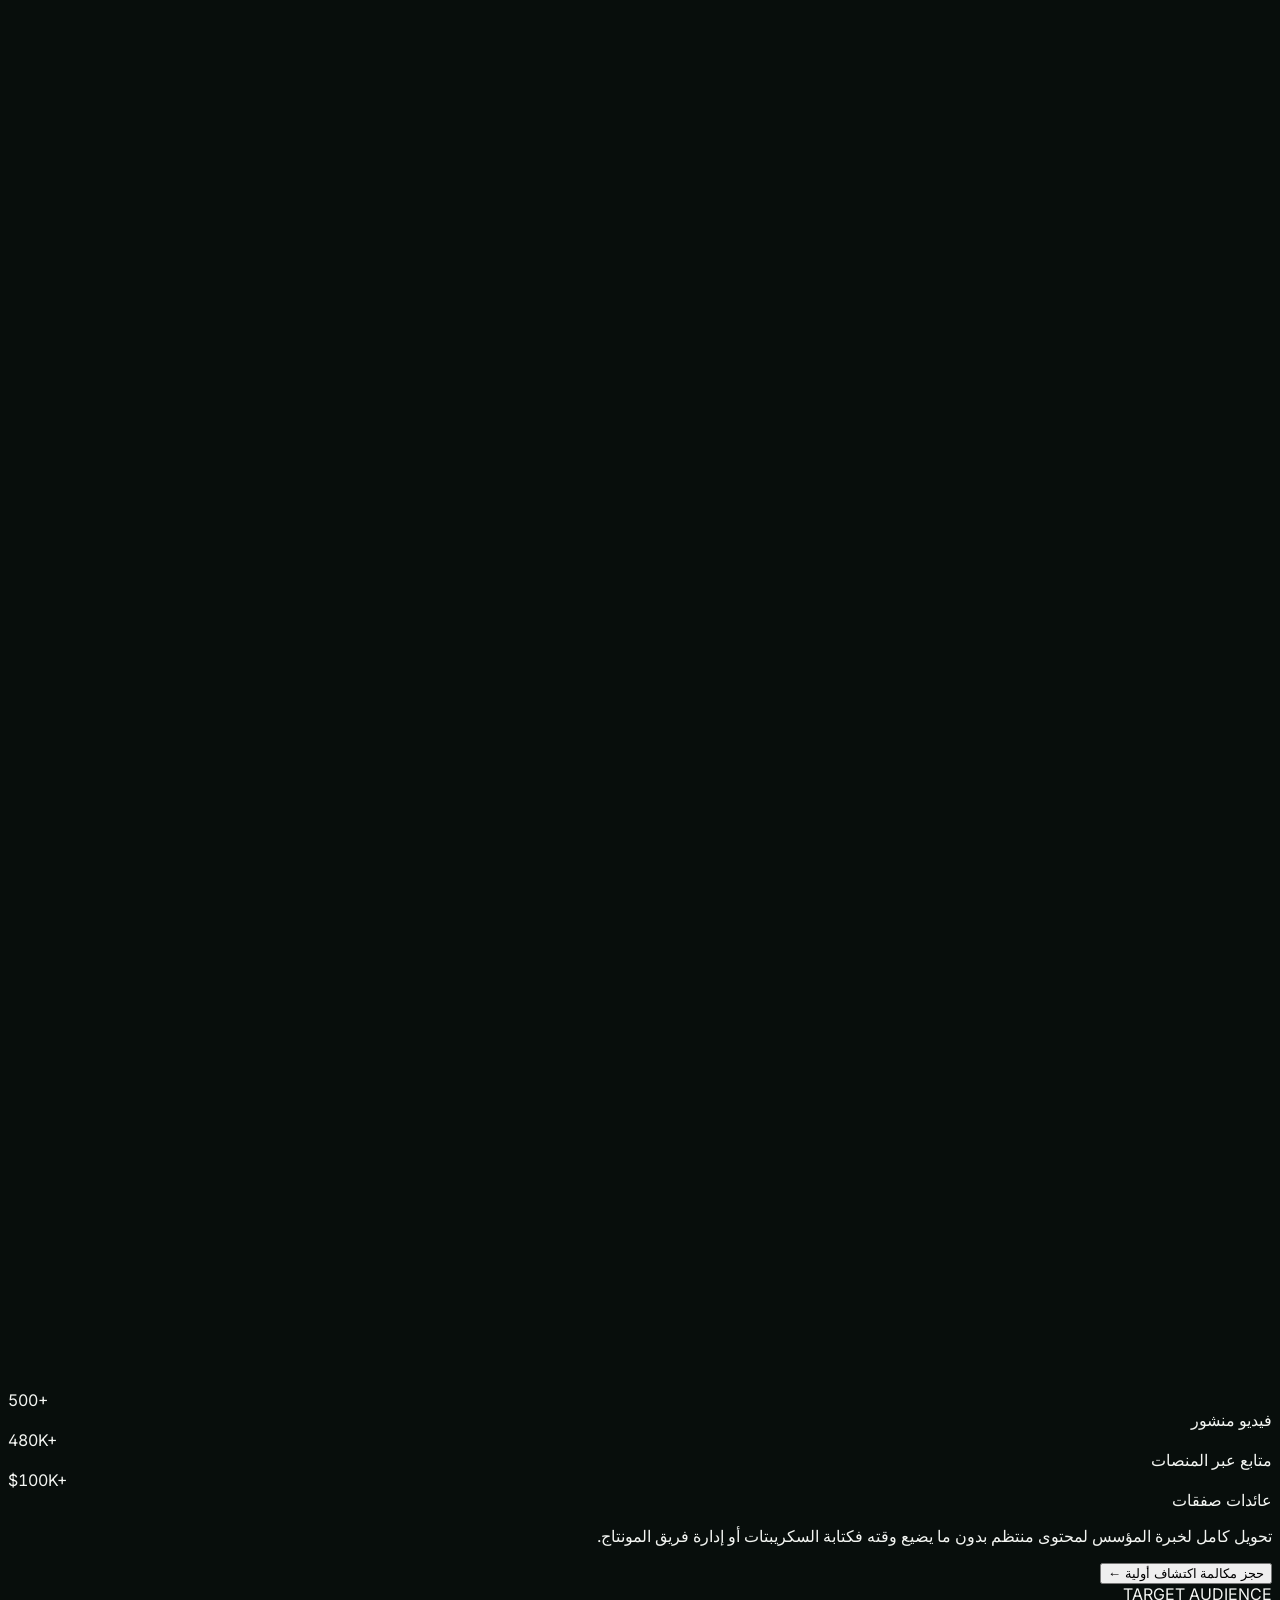
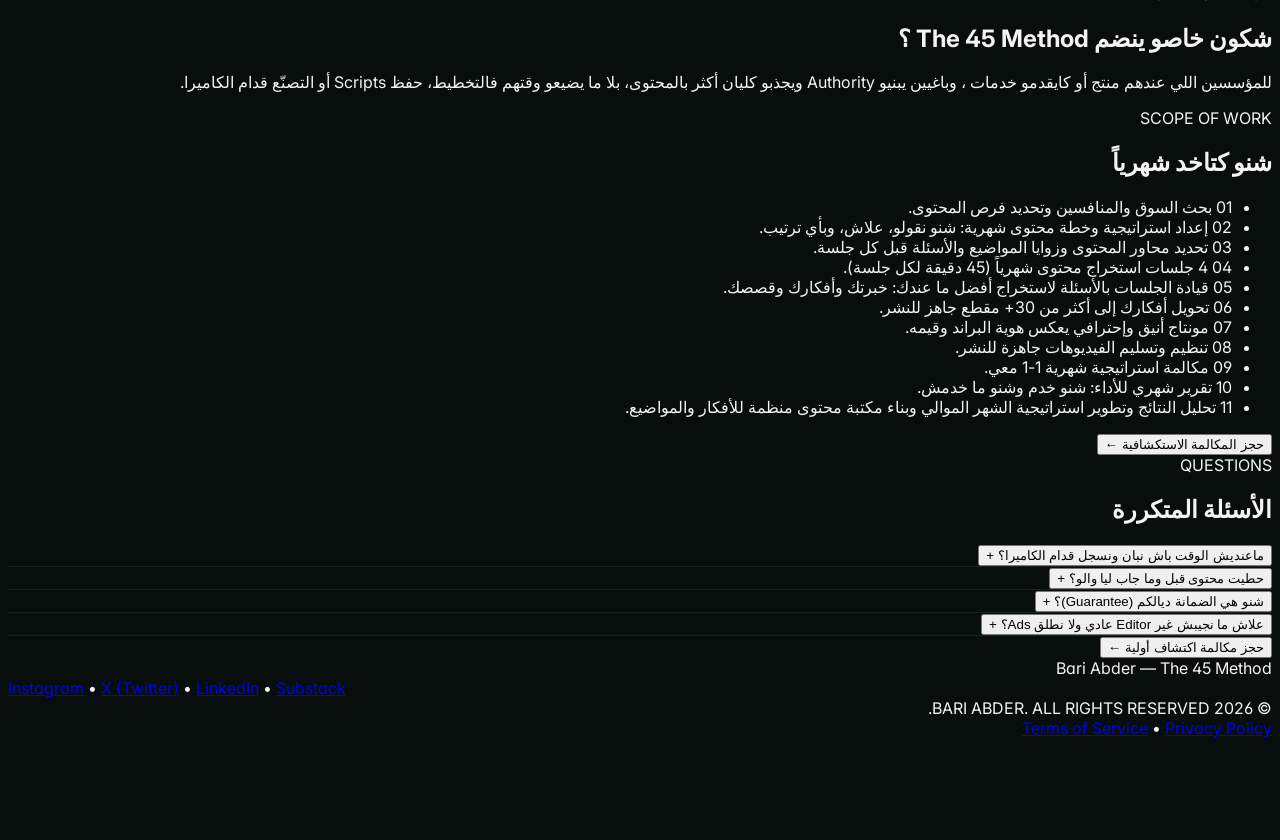
==== commit 75086ccc: "Update index.html" ====
--- a/index.html
+++ b/index.html
@@ -3,8 +3,11 @@
 <head>
   <meta charset="UTF-8">
   <meta name="viewport" content="width=device-width, initial-scale=1.0">
-  <title>Bari Abder — Founder Content Engine</title>
-
+  <title>Bari Abder — The 45 Method</title>
+  <meta name="description" content="45 دقيقة فالسيمانة = 30+ فيديو جاهز للنشر. The 45 Method: خدمة Done-For-You للـ Founders من Bari Abder.">
+  <link rel="canonical" href="https://www.bariabder.com/">
+
+  <!-- Fonts: Graphik Arabic + Inter -->
   <style>
     @font-face {
       font-family: 'Graphik Arabic';
@@ -16,902 +19,521 @@
   <link rel="icon" type="image/png" href="https://www.bariabder.com/fav-icon.png">
   <link rel="preconnect" href="https://fonts.googleapis.com">
   <link rel="preconnect" href="https://fonts.gstatic.com" crossorigin>
-  <link href="https://fonts.googleapis.com/css2?family=Caveat:wght@600;700&display=swap" rel="stylesheet">
+  <link href="https://fonts.googleapis.com/css2?family=Inter:wght@400;500;600;700&family=JetBrains+Mono:wght@400;500&display=swap" rel="stylesheet">
+  
   <script src="https://cdn.tailwindcss.com"></script>
   <script>
     tailwind.config = {
-      theme: { extend: { fontFamily: { sans: ['Graphik Arabic', 'Inter', '-apple-system', 'Segoe UI', 'sans-serif'] } } }
+      theme: {
+        extend: {
+          fontFamily: {
+            sans: ['Graphik Arabic', 'Inter', '-apple-system', 'Segoe UI', 'sans-serif'],
+            mono: ['JetBrains Mono', 'monospace'],
+          },
+          colors: {
+            brandDark: '#080E0C',
+            surfaceCard: '#0E1714',
+            surfaceMuted: '#131F1B',
+            hairline: 'rgba(255, 255, 255, 0.08)',
+            electricLime: '#B7F34A',
+            softWhite: '#F3F5F2',
+            textSecondary: '#9AA7A0',
+            textMuted: '#687770'
+          }
+        }
+      }
     }
   </script>
-  <script type="text/javascript">
-    (function(c,l,a,r,i,t,y){
-      c[a]=c[a]||function(){(c[a].q=c[a].q||[]).push(arguments)};
-      t=l.createElement(r);t.async=1;t.src="https://www.clarity.ms/tag/"+i;
-      y=l.getElementsByTagName(r)[0];y.parentNode.insertBefore(t,y);
-    })(window, document, "clarity", "script", "xfxluvm6i1");
-  </script>
-
-  <!-- Wistia Scripts & Swatch Style -->
+<!-- Wistia Scripts -->
   <script src="https://fast.wistia.com/player.js" async></script>
-  <script src="https://fast.wistia.com/embed/9rakujkciy.js" async type="module"></script>
+  <script src="https://fast.wistia.com/embed/5bd1e0alqr.js" async type="module"></script>
+  <script src="https://fast.wistia.com/embed/9xo90klu92.js" async type="module"></script>
   <style>
-    wistia-player[media-id='9rakujkciy']:not(:defined) { 
-      background: center / contain no-repeat url('https://fast.wistia.com/embed/medias/9rakujkciy/swatch'); 
+    wistia-player[media-id='5bd1e0alqr']:not(:defined) { 
+      background: center / contain no-repeat url('https://fast.wistia.com/embed/medias/5bd1e0alqr/swatch'); 
       display: block; 
       filter: blur(5px); 
+      padding-top: 56.25%; 
+    }
+    wistia-player[media-id='9xo90klu92']:not(:defined) { 
+      background: center / contain no-repeat url('https://fast.wistia.com/embed/medias/9xo90klu92/swatch'); 
+      display: block; 
+      filter: blur(5px); 
+      padding-top: 125%; 
     }
   </style>
-
   <style>
-    body { background:#FBF9F5; color:#141413; font-family:'Graphik Arabic','Inter',-apple-system,sans-serif; overflow-x:hidden; letter-spacing:-0.015em; }
+    :root {
+      --bg-dark: #080E0C;
+    }
+
+    body {
+      background-color: var(--bg-dark);
+      color: #F3F5F2;
+      font-family: 'Graphik Arabic', 'Inter', -apple-system, sans-serif;
+      overflow-x: hidden;
+      font-feature-settings: "cv02", "cv03", "cv04", "cv11";
+    }
+
+    .num-tabular {
+      font-variant-numeric: tabular-nums;
+    }
+
+    /* Modal styles */
+    .modal-backdrop {
+      opacity: 0;
+      visibility: hidden;
+      transition: opacity 0.2s ease, visibility 0.2s ease;
+    }
+    .modal-backdrop.open {
+      opacity: 1;
+      visibility: visible;
+    }
+    .modal-content {
+      transform: scale(0.98);
+      transition: transform 0.2s ease;
+    }
+    .modal-backdrop.open .modal-content {
+      transform: scale(1);
+    }
+
+    .youform-wrapper iframe {
+      height: 680px !important;
+      min-height: 680px !important;
+      border: none !important;
+    }
+
+    /* Minimalist Accordion */
+    .faq-item {
+      border-bottom: 1px solid rgba(255, 255, 255, 0.08);
+    }
+    .faq-answer {
+      display: none;
+      padding-bottom: 16px;
+      color: #9AA7A0;
+      font-size: 13.5px;
+      line-height: 1.8;
+    }
+    .faq-item.active .faq-answer { display: block; }
+
+    ::-webkit-scrollbar { width: 4px; }
+    ::-webkit-scrollbar-track { background: var(--bg-dark); }
+    ::-webkit-scrollbar-thumb { background: #1B2B25; }
+  </style>
+</head>
+
+<body class="selection:bg-[#B7F34A] selection:text-[#080E0C]">
+
+  <main class="max-w-2xl mx-auto px-6 py-16 sm:py-20 flex flex-col items-center">
     
-    /* Button Hover Scale Animation */
-    .btn-glow { 
-      background:linear-gradient(180deg,#6366F1 0%,#4F46E5 100%); 
-      color:#fff; 
-      box-shadow:0 4px 20px -2px rgba(79,70,229,.45), inset 0 1px 0 rgba(255,255,255,.2); 
-      transition:transform .25s cubic-bezier(.16,1,.3,1), box-shadow .25s cubic-bezier(.16,1,.3,1); 
-      will-change:transform;
-    }
-    .btn-glow:hover { 
-      transform:scale(1.03) translateY(-1px); 
-      box-shadow:0 8px 26px -2px rgba(79,70,229,.6), inset 0 1px 0 rgba(255,255,255,.3); 
-    }
-    .btn-glow:active {
-      transform:scale(0.98);
-    }
-
-    /* Keyword Highlight Box */
-    .hl-box {
-      position: relative;
-      display: inline-block;
-      padding: 0 0.25em;
-      z-index: 1;
-      white-space: nowrap;
-    }
-    .hl-box::before {
-      content: "";
-      position: absolute;
-      inset: 12% -0.08em 8% -0.08em;
-      background-color: #EDE9FE;
-      border-radius: 6px;
-      z-index: -1;
-      transform: rotate(-1deg);
-    }
-
-    .editorial-box { background:#fff; border:1px solid #E7E3D8; border-radius:1.25rem; box-shadow:0 12px 32px -10px rgba(79,70,229,.30), 0 2px 6px rgba(79,70,229,.08); }
-    .purple-shadow { box-shadow:0 18px 44px -12px rgba(79,70,229,.40), 0 2px 8px rgba(79,70,229,.10); }
-    .sf { font-family:-apple-system,BlinkMacSystemFont,'SF Pro Display','SF Pro Text','Inter','Segoe UI',sans-serif; font-weight:800; letter-spacing:-0.03em; line-height:1.05; }
-    .dark-box { background:#1d1c1a; border:1px solid #2f2d29; border-radius:1.25rem; box-shadow:0 14px 34px -14px rgba(99,102,241,.45); }
-    .sig { font-family:'Caveat','Segoe Script',cursive; font-weight:700; font-size:1.5rem; line-height:1.1; letter-spacing:0; }
-
-    /* FAQ Section */
-    .faq-section { max-width:680px; margin:0 auto; }
-    .faq-title { color:#141413; font-size:42px; font-weight:800; letter-spacing:-1.5px; line-height:1.1; text-align:center; margin-bottom:28px; }
-    .faq-item { background:#fff; border:1px solid #E7E3D8; border-radius:19px; margin-bottom:14px; overflow:hidden; box-shadow:0 10px 26px -10px rgba(79,70,229,.2); }
-    .faq-question { width:100%; display:flex; flex-direction:row; justify-content:space-between; align-items:center; gap:16px; padding:20px; background:transparent; border:none; color:#141413; font-family:inherit; font-size:16.5px; font-weight:700; line-height:1.6; text-align:right; cursor:pointer; }
-    .faq-question span:first-child { flex:1; text-align:right; direction:rtl; }
-    .faq-icon { color:#4F46E5; font-weight:700; font-size:24px; line-height:1; flex-shrink:0; user-select:none; }
-    .faq-answer { display:none; padding:14px 22px 22px; color:#4B4842; font-size:15px; line-height:1.85; text-align:right; direction:rtl; border-top:1px solid #F3F0EA; }
-    .faq-item.active .faq-answer { display:block; }
-    @media (max-width:600px) { .faq-title { font-size:32px; } .faq-question { font-size:15px; padding:16px; } }
-
-    .site-footer {
-      background-color: #0b0c0f;
-      color: #9ca3af;
-      padding: 64px 24px 32px;
-      font-family: inherit;
-      font-size: 14px;
-    }
-    .footer-inner {
-      max-width: 1140px;
-      margin: 0 auto;
-    }
-    .footer-top {
-      display: flex;
-      justify-content: space-between;
-      align-items: flex-start;
-      flex-wrap: wrap;
-      gap: 40px;
-    }
-    .footer-brand-col {
-      max-width: 380px;
-    }
-    .footer-brand {
-      display: flex;
-      align-items: center;
-      gap: 10px;
-      margin-bottom: 12px;
-    }
-    .brand-badge {
-      width: 12px;
-      height: 12px;
-      border-radius: 50%;
-      background-color: #8a80f0;
-      box-shadow: 0 0 10px rgba(132, 204, 22, 0.4);
-    }
-    .brand-name {
-      color: #ffffff;
-      font-weight: 800;
-      font-size: 1.15rem;
-      letter-spacing: 0.5px;
-    }
-    .brand-tagline {
-      color: #6b7280;
-      font-size: 0.88rem;
-      line-height: 1.5;
-      margin-bottom: 20px;
-    }
-    .footer-socials {
-      display: flex;
-      gap: 16px;
-      align-items: center;
-    }
-    .footer-socials a {
-      color: #9ca3af;
-      transition: color 0.2s ease, transform 0.2s ease;
-    }
-    .footer-socials a:hover {
-      color: #ffffff;
-      transform: translateY(-2px);
-    }
-    .footer-links-group {
-      display: flex;
-      gap: 60px;
-    }
-    .footer-col {
-      display: flex;
-      flex-direction: column;
-      gap: 10px;
-    }
-    .col-title {
-      color: #6b7280;
-      font-size: 11px;
-      font-weight: 700;
-      letter-spacing: 1.2px;
-      text-transform: uppercase;
-      margin-bottom: 6px;
-    }
-    .footer-col a {
-      color: #d1d5db;
-      text-decoration: none;
-      font-size: 13.5px;
-      transition: color 0.2s;
-    }
-    .footer-col a:hover {
-      color: #ffffff;
-    }
-    .footer-divider {
-      height: 1px;
-      background-color: #1f2937;
-      margin: 48px 0 28px;
-    }
-    .footer-bottom {
-      display: flex;
-      justify-content: space-between;
-      align-items: center;
-      flex-wrap: wrap;
-      gap: 16px;
-      font-size: 12.5px;
-      color: #6b7280;
-    }
-    .footer-legal {
-      display: flex;
-      gap: 12px;
-      align-items: center;
-    }
-    .footer-legal a {
-      color: #9ca3af;
-      text-decoration: none;
-    }
-    .footer-legal a:hover {
-      color: #ffffff;
-    }
-
-    /* Visual Component Styles */
-    .pv2-wrap { max-width:820px; margin:0 auto; padding:48px 0 0; width:100%; }
-    .pv2-card { background:#fff; border:1px solid #E7E3D8; border-radius:24px; padding:34px 36px 12px; box-shadow:0 18px 44px -12px rgba(79,70,229,.30), 0 2px 8px rgba(79,70,229,.08); text-align:right; }
-    .pv2-grid { display:grid; grid-template-columns:1fr 44px 1fr; align-items:center; column-gap:16px; }
-    .pv2-head { padding-bottom:22px; border-bottom:1px solid #F3F0EA; }
-    .pv2-sig { font-family:'Caveat','Segoe Script',cursive; font-weight:700; font-size:1.7rem; line-height:1; letter-spacing:0; direction:ltr; text-align:right; color:#9C988C; margin-bottom:6px; }
-    .pv2-sig.on { color:#4F46E5; }
-    .pv2-art svg { width:100%; height:auto; display:block; }
-    .pv2-row { padding:20px 0; border-bottom:1px solid #F3F0EA; }
-    .pv2-row:last-child { border-bottom:none; }
-    .pv2-item { display:flex; align-items:center; gap:12px; font-size:16px; line-height:1.5; }
-    .pv2-item.no { color:#8A867C; }
-    .pv2-item.yes { color:#141413; font-weight:700; }
-    .pv2-ico { flex-shrink:0; width:22px; height:22px; border-radius:50%; display:grid; place-items:center; }
-    .pv2-ico svg { width:11px; height:11px; }
-    .no .pv2-ico { background:#F3F0EA; color:#9C988C; }
-    .yes .pv2-ico { background:#EEEFFF; color:#4F46E5; }
-    .pv2-mid { display:grid; place-items:center; color:#C7CBFF; }
-    .pv2-mid svg { width:18px; height:18px; }
-
-    @media (max-width:640px) {
-      .pv2-card { padding:20px 16px 8px; border-radius:20px; }
-      .pv2-grid { grid-template-columns:1fr 1fr; column-gap:12px; }
-      .pv2-mid { display:none; }
-      .pv2-row { padding:14px 0; }
-      .pv2-sig { font-size:1.35rem; }
-      .pv2-item { font-size:13.5px; gap:8px; line-height:1.4; }
-      .pv2-ico { width:18px; height:18px; }
-      .pv2-ico svg { width:9px; height:9px; }
-    }
-
-    ::-webkit-scrollbar { width:5px; }
-    ::-webkit-scrollbar-track { background:#FBF9F5; }
-    ::-webkit-scrollbar-thumb { background:#D8D4CA; border-radius:2px; }
-  </style>
-
-  <!-- Cal element-click embed code begins -->
-  <script type="text/javascript">
-    (function (C, A, L) { let p = function (a, ar) { a.q.push(ar); }; let d = C.document; C.Cal = C.Cal || function () { let cal = C.Cal; let ar = arguments; if (!cal.loaded) { cal.ns = {}; cal.q = cal.q || []; d.head.appendChild(d.createElement("script")).src = A; cal.loaded = true; } if (ar[0] === L) { const api = function () { p(api, arguments); }; const namespace = ar[1]; api.q = api.q || []; if(typeof namespace === "string"){cal.ns[namespace] = cal.ns[namespace] || api;p(cal.ns[namespace], ar);p(cal, ["initNamespace", namespace]);} else p(cal, ar); return;} p(cal, ar); }; })(window, "https://app.cal.com/embed/embed.js", "init");
-    Cal("init", "free-discovery", {origin:"https://app.cal.com"});
-    Cal.config = Cal.config || {};
-    Cal.config.forwardQueryParams = true;
-
-    Cal.ns["free-discovery"]("ui", {"theme":"light","cssVarsPerTheme":{"light":{"cal-brand":"#4F46E5"}},"hideEventTypeDetails":true,"layout":"month_view"});
-  </script>
-  <!-- Cal element-click embed code ends -->
-</head>
-<body class="selection:bg-[#4F46E5] selection:text-white antialiased">
-
-  <!-- TOP BAR -->
-  <header class="sticky top-0 z-40 w-full px-4 sm:px-6 py-3 bg-[#FBF9F5]/90 backdrop-blur border-b border-[#E7E3D8]">
-    <div class="max-w-5xl mx-auto flex items-center justify-between gap-3">
-      <div class="inline-flex items-center gap-3 px-4 py-2 rounded-full border border-[#E7E3D8] bg-white">
-        <img
-          src="https://www.bariabder.com/bariabder.jpg"
-          alt="Bari Abder"
-          class="w-6 h-6 rounded-full object-cover"
-        />
-        <div class="flex items-center gap-2 text-xs sm:text-sm font-medium">
-          <a
-            href="https://www.instagram.com/bariabder/"
-            target="_blank"
-            rel="noopener noreferrer"
-            class="font-bold hover:opacity-70 transition-opacity"
-          >
-            @bariabder
-          </a>
-          <span class="text-gray-300 hidden sm:inline">,</span>
-          <span class="text-[#66645E] hidden sm:inline"> Founder Content Engine</span>
-        </div>
-      </div>
+    <!-- 01. HEADLINE & VALUE PROP -->
+    <div class="text-center w-full mb-10">
+      <h1 class="text-3xl sm:text-4xl lg:text-5xl font-black text-white leading-[1.25] tracking-tight">
+        45 دقيقة أسبوعياً. <br />
+        <span class="text-[#B7F34A]">30+ مقطع مصوّر</span> مبني على خبرتك الميدانية.
+      </h1>
+
+      <p class="text-sm sm:text-base text-textSecondary mt-5 max-w-xl mx-auto leading-relaxed">
+       بلا سكريبتات محفوظة، بلا تصنّع قدام الكاميرا. غير 45 دقيقة فالسيمانة كتشارك فيها خبرتك، وحنا نحولو كلامك لـ30+ فيديو جاهز للنشر كل شهر.
+      </p>
+    </div>
+
+<!-- 02. VSL VIDEO -->
+    <div class="w-full mb-8">
+      <div class="rounded-xl overflow-hidden border border-hairline bg-black">
+        <wistia-player media-id="5bd1e0alqr" aspect="1.7777777777777777"></wistia-player>
+      </div>
+    </div>
+
+    <!-- 03. PRIMARY ACTION -->
+    <div class="text-center mb-16 w-full">
       <button
-        data-cal-link="bariabder/free-discovery"
-        data-cal-namespace="free-discovery"
-        data-cal-config='{"layout":"month_view","useSlotsViewOnSmallScreen":"true","theme":"light"}'
-        class="btn-glow px-5 py-2.5 rounded-lg text-sm font-bold cursor-pointer"
+        type="button"
+        onclick="openBookingModal()"
+        class="bg-[#B7F34A] hover:bg-[#c2f85d] text-[#080E0C] font-bold text-sm sm:text-base px-8 py-3.5 rounded-lg w-full sm:w-auto transition-colors cursor-pointer"
       >
-        بغيت نبدأ
+        حجز مكالمة اكتشاف أولية &larr;
       </button>
     </div>
-  </header>
-
-  <main>
-
-    <!-- 1. HERO -->
-    <section id="about" class="pt-14 pb-14 px-6 max-w-4xl mx-auto text-center flex flex-col items-center">
-      
-      <!-- Eyebrow Pill Badge -->
-      <div class="inline-flex items-center gap-2 px-3.5 py-1.5 rounded-full border border-indigo-200 bg-indigo-50/80 text-indigo-700 text-xs sm:text-sm font-bold mb-6">
-        <span class="w-2 h-2 rounded-full bg-indigo-600 animate-pulse"></span>
-        <span>Founder Content Engine • Done-For-You للمؤسسين والشركات</span>
-      </div>
-
-      <!-- Core Reframed Headline -->
-      <h1 class="text-3xl sm:text-5xl lg:text-6xl leading-[1.22] tracking-tight font-black max-w-3xl mb-6">
-        استثمر 45 دقيقة فالأسبوع <br class="hidden sm:inline" />
-        وحوّل خبرتك لـ <span class="hl-box">+30 فيديو جاهز للنشر.</span>
-      </h1>
-
-      <p class="text-base sm:text-xl text-[#66645E] max-w-2xl leading-relaxed mb-7">
-        منظومة محتوى Done-For-You متكاملة: السكربتات، المونتاج، والنشر اليومي كامل علينا. نتا كتسجل فقط.
-      </p>
-
-      <!-- Primary Action CTA -->
-      <div class="flex flex-col sm:flex-row items-center gap-3 w-full sm:w-auto justify-center mb-6">
-        <button data-cal-link="bariabder/free-discovery" data-cal-namespace="free-discovery" data-cal-config='{"layout":"month_view","useSlotsViewOnSmallScreen":"true","theme":"light"}' class="btn-glow px-10 py-4 rounded-xl text-base font-bold cursor-pointer w-full sm:w-auto min-w-[260px]">
-          بغيت نبدأ &larr;
-        </button>
-      </div>
-
-      <!-- Micro Trust Signals -->
-      <div class="flex flex-wrap items-center justify-center gap-x-6 gap-y-2 text-xs sm:text-sm text-[#66645E]">
-        <span class="flex items-center gap-1.5 font-medium"><svg class="w-4 h-4 text-emerald-500" fill="none" stroke="currentColor" viewBox="0 0 24 24"><path stroke-linecap="round" stroke-linejoin="round" stroke-width="2.5" d="M5 13l4 4L19 7"/></svg> 45 دقيقة فوقتك أسبوعياً فقط</span>
-        <span class="flex items-center gap-1.5 font-medium"><svg class="w-4 h-4 text-emerald-500" fill="none" stroke="currentColor" viewBox="0 0 24 24"><path stroke-linecap="round" stroke-linejoin="round" stroke-width="2.5" d="M5 13l4 4L19 7"/></svg> 30 إلى 50 فيديو شهرياً</span>
-        <span class="flex items-center gap-1.5 font-medium"><svg class="w-4 h-4 text-emerald-500" fill="none" stroke="currentColor" viewBox="0 0 24 24"><path stroke-linecap="round" stroke-linejoin="round" stroke-width="2.5" d="M5 13l4 4L19 7"/></svg> محتوى مبني للـ Inbound Pipeline ماشي غير Views</span>
-      </div>
-
-      <!-- Problem -> Solution Visual (The Old Way vs With Us) -->
-      <div class="pv2-wrap">
-        <div class="pv2-card">
-          <!-- header: two illustrations -->
-          <div class="pv2-grid pv2-head">
-            <div>
-              <div class="pv2-sig">The Old Way (بلا سيستيم)</div>
-              <div class="pv2-art" aria-hidden="true">
-                <svg viewBox="0 0 300 90" fill="none" stroke-linecap="round" stroke-linejoin="round">
-                  <path d="M8 62 C 30 20, 52 84, 70 40 S 96 10, 112 56 S 140 80, 152 30 S 184 58, 168 70 S 128 22, 196 34 S 236 76, 256 28 S 276 52, 292 38" stroke="#B9B5AA" stroke-width="1.8"/>
-                </svg>
+
+    <!-- 04. EXTRACTION UI -->
+    <div class="w-full mb-16">
+      <div class="border-t border-hairline pt-12">
+        
+        <div class="mb-6 flex items-baseline justify-between">
+          <h2 class="text-sm font-bold text-white uppercase tracking-wider">سير العمل الأسبوعي</h2>
+          <span class="text-[11px] font-mono text-textMuted">RECORDING STUDIO</span>
+        </div>
+
+        <div class="bg-surfaceCard border border-hairline rounded-2xl p-4">
+          
+          <div class="grid grid-cols-2 gap-3 mb-3">
+            
+            <!-- Tile 1: Founder -->
+            <div class="relative aspect-[4/3] rounded-2xl overflow-hidden bg-black border border-hairline">
+              <img 
+                src="client.jpg" 
+                alt="Founder" 
+                class="w-full h-full object-cover rounded-2xl"
+                onerror="this.onerror=null; this.src='https://images.unsplash.com/photo-1534528741775-53994a69daeb?auto=format&fit=crop&w=800&q=80';"
+              />
+              <div class="absolute bottom-2.5 right-2.5 flex items-center gap-1.5 bg-black/80 backdrop-blur-sm px-2 py-0.5 rounded-md text-[10px] text-white">
+                <span class="w-1.5 h-1.5 rounded-full bg-[#B7F34A]"></span>
+                <span>You</span>
               </div>
             </div>
-            <div class="pv2-mid" aria-hidden="true">
-              <svg viewBox="0 0 24 24" fill="none" stroke="currentColor" stroke-width="1.8" stroke-linecap="round" stroke-linejoin="round"><path d="M20 12H4M10 6l-6 6 6 6"/></svg>
-            </div>
-            <div>
-              <div class="pv2-sig on">With Content Engine</div>
-              <div class="pv2-art" aria-hidden="true">
-                <svg viewBox="0 0 300 90" fill="none" stroke-linecap="round" stroke-linejoin="round">
-                  <defs>
-                    <linearGradient id="pv2g" x1="0" y1="0" x2="0" y2="1">
-                      <stop offset="0" stop-color="#4F46E5" stop-opacity=".14"/>
-                      <stop offset="1" stop-color="#4F46E5" stop-opacity="0"/>
-                    </linearGradient>
-                  </defs>
-                  <path d="M8 72 C 90 70, 170 56, 280 18 L 280 88 L 8 88 Z" fill="url(#pv2g)"/>
-                  <path d="M8 72 C 90 70, 170 56, 280 18" stroke="#4F46E5" stroke-width="2.2"/>
-                  <circle cx="280" cy="18" r="9" fill="#4F46E5" opacity=".15"/>
-                  <circle cx="280" cy="18" r="4.5" fill="#4F46E5"/>
-                </svg>
+
+            <!-- Tile 2: Bari -->
+            <div class="relative aspect-[4/3] rounded-2xl overflow-hidden bg-black border border-hairline">
+              <img 
+                src="me.jpg" 
+                alt="Bari Abder" 
+                class="w-full h-full object-cover rounded-2xl"
+                onerror="this.onerror=null; this.src='https://www.bariabder.com/bariabder.jpg';"
+              />
+              <div class="absolute bottom-2.5 right-2.5 bg-black/80 backdrop-blur-sm px-2 py-0.5 rounded-md text-[10px] text-white">
+                <span>Bari Abder</span>
               </div>
             </div>
-          </div>
-
-          <!-- rows -->
-          <div class="pv2-grid pv2-row">
-            <div class="pv2-item no"><span class="pv2-ico"><svg viewBox="0 0 12 12" fill="none" stroke="currentColor" stroke-width="1.8" stroke-linecap="round"><path d="M2 2l8 8M10 2l-8 8"/></svg></span>كتضيع 10+ ساعات فالتفكير والتصوير</div>
-            <div class="pv2-mid" aria-hidden="true"><svg viewBox="0 0 24 24" fill="none" stroke="currentColor" stroke-width="1.8" stroke-linecap="round" stroke-linejoin="round"><path d="M20 12H4M10 6l-6 6 6 6"/></svg></div>
-            <div class="pv2-item yes"><span class="pv2-ico"><svg viewBox="0 0 12 12" fill="none" stroke="currentColor" stroke-width="2" stroke-linecap="round" stroke-linejoin="round"><path d="M2 6.5l2.6 2.6L10 3.5"/></svg></span>45 دقيقة أسبوعياً فقط: حنا كنتكلفو بالباقي</div>
-          </div>
-
-          <div class="pv2-grid pv2-row">
-            <div class="pv2-item no"><span class="pv2-ico"><svg viewBox="0 0 12 12" fill="none" stroke="currentColor" stroke-width="1.8" stroke-linecap="round"><path d="M2 2l8 8M10 2l-8 8"/></svg></span>محتوى عام ومشاهدات بلا مبيعات</div>
-            <div class="pv2-mid" aria-hidden="true"><svg viewBox="0 0 24 24" fill="none" stroke="currentColor" stroke-width="1.8" stroke-linecap="round" stroke-linejoin="round"><path d="M20 12H4M10 6l-6 6 6 6"/></svg></div>
-            <div class="pv2-item yes"><span class="pv2-ico"><svg viewBox="0 0 12 12" fill="none" stroke="currentColor" stroke-width="2" stroke-linecap="round" stroke-linejoin="round"><path d="M2 6.5l2.6 2.6L10 3.5"/></svg></span>محتوى موجه لـ ICP كيبني Trust وكيجيب Leads</div>
-          </div>
-
-          <div class="pv2-grid pv2-row">
-            <div class="pv2-item no"><span class="pv2-ico"><svg viewBox="0 0 12 12" fill="none" stroke="currentColor" stroke-width="1.8" stroke-linecap="round"><path d="M2 2l8 8M10 2l-8 8"/></svg></span>Editor عادي ما فاهمش فالبزنس ديالك</div>
-            <div class="pv2-mid" aria-hidden="true"><svg viewBox="0 0 24 24" fill="none" stroke="currentColor" stroke-width="1.8" stroke-linecap="round" stroke-linejoin="round"><path d="M20 12H4M10 6l-6 6 6 6"/></svg></div>
-            <div class="pv2-item yes"><span class="pv2-ico"><svg viewBox="0 0 12 12" fill="none" stroke="currentColor" stroke-width="2" stroke-linecap="round" stroke-linejoin="round"><path d="M2 6.5l2.6 2.6L10 3.5"/></svg></span>Content Strategist شاد المنظومة من الفكرة للبيع</div>
-          </div>
-
-          <div class="pv2-grid pv2-row">
-            <div class="pv2-item no"><span class="pv2-ico"><svg viewBox="0 0 12 12" fill="none" stroke="currentColor" stroke-width="1.8" stroke-linecap="round"><path d="M2 2l8 8M10 2l-8 8"/></svg></span>نشر عشوائي ومتقطع كيهدم الـ Brand</div>
-            <div class="pv2-mid" aria-hidden="true"><svg viewBox="0 0 24 24" fill="none" stroke="currentColor" stroke-width="1.8" stroke-linecap="round" stroke-linejoin="round"><path d="M20 12H4M10 6l-6 6 6 6"/></svg></div>
-            <div class="pv2-item yes"><span class="pv2-ico"><svg viewBox="0 0 12 12" fill="none" stroke="currentColor" stroke-width="2" stroke-linecap="round" stroke-linejoin="round"><path d="M2 6.5l2.6 2.6L10 3.5"/></svg></span>30 حتى لـ 50 فيديو شهرياً بنشر يومي منتظم</div>
-          </div>
-        </div>
-      </div>
-    </section>
-
-    <!-- 2. WHAT'S INCLUDED (THE GROCERY STORE CLARITY) -->
-    <section class="py-16 px-6 border-t border-[#E7E3D8] bg-[#F4F1EA]/40">
-      <div class="max-w-4xl mx-auto">
-        <div class="text-center mb-10">
-          <span class="text-xs sm:text-sm font-bold text-indigo-600 block mb-2 uppercase tracking-wider">تفاصيل الخدمة بالتحديد</span>
-          <h2 class="text-3xl sm:text-4xl font-black mb-3">شنو كتاخد بالضبط كل شهر داخل الـ Engine؟</h2>
-          <p class="text-sm sm:text-base text-[#66645E]">منظومة متكاملة كتحيد عليك الضغط وكتعطيك مخرجات واضحة بالأرقام:</p>
-        </div>
-
-        <div class="grid grid-cols-1 sm:grid-cols-2 lg:grid-cols-3 gap-4 text-right">
+
+          </div>
+
+          <!-- Bottom Control Bar -->
+          <div class="flex items-center justify-between border-t border-hairline pt-3 px-1" dir="ltr">
+            <span class="text-[11px] font-mono text-textMuted">SESSION: 45:00</span>
+            <button 
+              type="button" 
+              class="bg-red-600/90 hover:bg-red-600 text-white font-medium text-[11px] px-3.5 py-1 rounded-full transition-colors flex items-center gap-1.5"
+            >
+              <svg class="w-3 h-3 fill-current rotate-[135deg]" viewBox="0 0 24 24"><path d="M6.62 10.79c1.44 2.83 3.76 5.14 6.59 6.59l2.2-2.2c.27-.27.67-.36 1.02-.24 1.12.37 2.33.57 3.57.57.55 0 1 .45 1 1V20c0 .55-.45 1-1 1-9.39 0-17-7.61-17-17 0-.55.45-1 1-1h3.5c.55 0 1 .45 1 1 0 1.25.2 2.45.57 3.57.11.35.03.74-.25 1.02l-2.2 2.2z"/></svg>
+              <span>End Call</span>
+            </button>
+          </div>
+
+        </div>
+
+        <!-- Metric Ratio Row -->
+        <div class="grid grid-cols-2 gap-3 mt-3">
+          <div class="bg-surfaceCard border border-hairline rounded-xl p-3.5">
+            <span class="text-[11px] font-mono text-textMuted block mb-1">INPUT</span>
+            <div class="text-base font-bold text-white">45 دقيقة فالسيمانة</div>
+            <p class="text-xs text-textSecondary mt-0.5">أجوبة حية على أسئلة مركزة.</p>
+          </div>
+
+          <div class="bg-surfaceCard border border-hairline rounded-xl p-3.5">
+            <span class="text-[11px] font-mono text-textMuted block mb-1">OUTPUT</span>
+            <div class="text-base font-bold text-[#B7F34A]">30+ مقطع شهرياً</div>
+            <p class="text-xs text-textSecondary mt-0.5">مونتاج وتوزيع جاهز للنشر.</p>
+          </div>
+        </div>
+
+      </div>
+    </div>
+
+    <!-- 05. PROOF (HIGHLIGHTED HeyMossab) -->
+    <div class="w-full mb-12 border-t border-hairline pt-12">
+      <div class="mb-8 text-center">
+        <span class="text-[11px] font-mono text-textMuted block mb-1.5 uppercase tracking-wider">CASE STUDY</span>
+        <h2 class="text-xl sm:text-2xl font-bold text-white">
+          النتائج مع <span class="text-[#B7F34A]">HeyMossab</span>
+        </h2>
+      </div>
+
+      <!-- Bigger testimonial container -->
+      <div class="bg-surfaceCard border border-hairline rounded-2xl p-6 sm:p-8 shadow-xl">
+        <div class="grid grid-cols-1 sm:grid-cols-12 gap-8 items-center">
           
-          <div class="editorial-box p-5">
-            <div class="w-8 h-8 rounded-lg bg-indigo-50 text-indigo-600 font-bold flex items-center justify-center mb-3 text-sm">01</div>
-            <span class="font-bold text-base text-[#141413] block mb-1">Positioning & ICP Mapping</span>
-            <span class="text-xs sm:text-sm text-[#66645E] leading-relaxed block">كنحددو بشنو خاصك تكون معروف فالسوق، وشكون الزبون المثالي (ICP) اللي عندو القدرة يشري من عندك.</span>
-          </div>
-
-          <div class="editorial-box p-5">
-            <div class="w-8 h-8 rounded-lg bg-indigo-50 text-indigo-600 font-bold flex items-center justify-center mb-3 text-sm">02</div>
-            <span class="font-bold text-base text-[#141413] block mb-1">Extraction Call أسبوعي (45 دقيقة)</span>
-            <span class="text-xs sm:text-sm text-[#66645E] leading-relaxed block">مكالمة 1-on-1 مركزة بلا ما تحتاج توجد والو. كنستخرجو أفكارك، تجاربك، والدروس اللي كتخدم الـ Business.</span>
-          </div>
-
-          <div class="editorial-box p-5">
-            <div class="w-8 h-8 rounded-lg bg-indigo-50 text-indigo-600 font-bold flex items-center justify-center mb-3 text-sm">03</div>
-            <span class="font-bold text-base text-[#141413] block mb-1">30 إلى 50 Hook & Script جاهز</span>
-            <span class="text-xs sm:text-sm text-[#66645E] leading-relaxed block">سكربتات دقيقة ومكتوبة بلهجتك وطريقتك، بـ Hooks كتوقف الـ Scroll باش تسجل وأنت مرتاح.</span>
-          </div>
-
-          <div class="editorial-box p-5">
-            <div class="w-8 h-8 rounded-lg bg-indigo-50 text-indigo-600 font-bold flex items-center justify-center mb-3 text-sm">04</div>
-            <span class="font-bold text-base text-[#141413] block mb-1">Retention-Driven Video Editing</span>
-            <span class="text-xs sm:text-sm text-[#66645E] leading-relaxed block">مونتاج عمودي عالي الجودة: تقطيع ديناميكي، مؤثرات صوتية، B-roll ذكي، و Captions مخدومة باليد.</span>
-          </div>
-
-          <div class="editorial-box p-5">
-            <div class="w-8 h-8 rounded-lg bg-indigo-50 text-indigo-600 font-bold flex items-center justify-center mb-3 text-sm">05</div>
-            <span class="font-bold text-base text-[#141413] block mb-1">Multi-Platform Distribution</span>
-            <span class="text-xs sm:text-sm text-[#66645E] leading-relaxed block">تنظيم وجدولة النشر اليومي عبر LinkedIn, Instagram, TikTok, و YouTube Shorts مع كتابة الـ Captions.</span>
-          </div>
-
-          <div class="editorial-box p-5">
-            <div class="w-8 h-8 rounded-lg bg-indigo-50 text-indigo-600 font-bold flex items-center justify-center mb-3 text-sm">06</div>
-            <span class="font-bold text-base text-[#141413] block mb-1">Lead Funnel & Optimization</span>
-            <span class="text-xs sm:text-sm text-[#66645E] leading-relaxed block">ربط المحتوى بـ Lead Magnets وصفحات هبوط لتحويل المتابعين لـ Leads حقيقيين ونداءات مبيعات مؤهلة.</span>
-          </div>
-
-        </div>
-      </div>
-    </section>
-
-    <!-- 3. HOW IT WORKS -->
-    <section class="py-20 px-6 bg-[#0E0E0E] text-white">
-      <div class="max-w-3xl mx-auto">
-        <div class="text-center mb-12">
-          <span class="text-sm text-[#818cf8] font-medium block mb-2">طريقة العمل</span>
-          <h2 class="text-3xl sm:text-5xl font-black mb-3 text-white">
-            كيفاش كنخدمو معاك
-          </h2>
-          <p class="text-sm sm:text-base text-gray-400">
-            5 خطوات عملية بدون تضييع وقت:
-          </p>
-        </div>
-
-        <div class="space-y-3.5 text-right">
-          <div class="dark-box p-5">
-            <div class="flex items-baseline justify-between mb-1">
-              <span class="text-base font-bold text-white">01 — Extraction Call أسبوعي (45 دقيقة)</span>
-              <span class="text-xs text-[#A5A8FF] font-bold">Extraction</span>
+          <!-- Wistia 4:5 Format Container -->
+          <div class="sm:col-span-6 flex justify-center">
+            <div class="w-full max-w-[280px] aspect-[4/5] rounded-xl overflow-hidden border border-hairline bg-black shadow-lg">
+              <wistia-player media-id="9xo90klu92" aspect="0.8"></wistia-player>
             </div>
-            <p class="text-sm text-gray-300">كنستخرجو من عندك الأفكار والتجارب فـمكالمة مركزة بلا ما تحتاج تحضير مسبق.</p>
-          </div>
-
-          <div class="dark-box p-5">
-            <div class="flex items-baseline justify-between mb-1">
-              <span class="text-base font-bold text-white">02 — Strategy & Scriptwriting (كتابة 30-50 سكربت)</span>
-              <span class="text-xs text-[#A5A8FF] font-bold">Scripting</span>
+          </div>
+
+          <!-- Vertical Stacked Metrics -->
+          <div class="sm:col-span-6 flex flex-col gap-6 text-right">
+            <div class="flex flex-col gap-4">
+              
+              <div class="border-b border-hairline/60 pb-3">
+                <div class="text-3xl sm:text-4xl font-black text-[#B7F34A] num-tabular" dir="ltr">500+</div>
+                <div class="text-xs sm:text-sm text-textSecondary mt-0.5 font-medium">فيديو منشور</div>
+              </div>
+
+              <div class="border-b border-hairline/60 pb-3">
+                <div class="text-3xl sm:text-4xl font-black text-white num-tabular" dir="ltr">480K+</div>
+                <div class="text-xs sm:text-sm text-textSecondary mt-0.5 font-medium">متابع عبر المنصات</div>
+              </div>
+
+              <div class="border-b border-hairline/60 pb-3">
+                <div class="text-3xl sm:text-4xl font-black text-white num-tabular" dir="ltr">$100K+</div>
+                <div class="text-xs sm:text-sm text-textSecondary mt-0.5 font-medium">عائدات صفقات</div>
+              </div>
+
             </div>
-            <p class="text-sm text-gray-300">كنحوّلو الهضرة ديالك لـHooks وسكربتات واجدة للتصوير باش ما تبقاش حاير شنو تقول قدام الكاميرا.</p>
-          </div>
-
-          <div class="dark-box p-5">
-            <div class="flex items-baseline justify-between mb-1">
-              <span class="text-base font-bold text-white">03 — Fast & Effortless Recording (تسجيل مريح)</span>
-              <span class="text-xs text-[#A5A8FF] font-bold">Recording</span>
-            </div>
-            <p class="text-sm text-gray-300">نتا كتسجل فوقت وجيز بكل راحة وثقة متبعا السكربتات المجهزة ليك بالكامل.</p>
-          </div>
-
-          <div class="dark-box p-5">
-            <div class="flex items-baseline justify-between mb-1">
-              <span class="text-base font-bold text-white">04 — Premium Editing & Distribution (مونتاج وتوزيع)</span>
-              <span class="text-xs text-[#A5A8FF] font-bold">Publishing</span>
-            </div>
-            <p class="text-sm text-gray-300">حنا كنعدّلو الفيديوهات، كنصاوبو العناوين، وكننظمو النشر اليومي عبر كل الحسابات ديالك.</p>
-          </div>
-
-          <div class="dark-box p-5">
-            <div class="flex items-baseline justify-between mb-1">
-              <span class="text-base font-bold text-white">05 — Analytics & Pipeline Growth (تحويل وتطوير)</span>
-              <span class="text-xs text-[#A5A8FF] font-bold">Optimization</span>
-            </div>
-            <p class="text-sm text-gray-300">كنراجعو الأرقام كل أسبوع، وكنركزو على الزوايا والمواضيع اللي كتجيب Leads حقيقيين ومبيعات.</p>
-          </div>
-        </div>
-      </div>
-    </section>
-
-    <!-- 4. PROOF / CASE STUDY -->
-    <section class="py-24 px-4 sm:px-6 border-t border-[#E7E3D8] bg-[#FBF9F5]">
-      <div class="max-w-5xl mx-auto">
-        <div class="text-center mb-12">
-          <h2 class="text-3xl sm:text-5xl lg:text-6xl font-black text-[#141413] tracking-tight">
-           شنو قدرنا نبنيو مع <span class="hl-box">مؤسسين</span> آخرين
-          </h2>
-        </div>
-
-        <div class="bg-white rounded-[2rem] sm:rounded-[2.5rem] border border-[#E7E3D8] p-5 sm:p-14 shadow-[0_22px_55px_rgba(0,0,0,0.06)] max-w-4xl mx-auto text-right">
-          
-          <div class="flex flex-col sm:flex-row items-center sm:items-start gap-6 pb-8 border-b border-gray-100">
-            <div class="w-24 h-24 sm:w-36 sm:h-36 rounded-2xl overflow-hidden shrink-0 border border-gray-200 shadow-sm bg-gray-50">
-              <img src="https://www.bariabder.com/heymossab.webp" alt="Mossab" class="w-full h-full object-cover">
-            </div>
-
-            <div class="flex-1 text-center sm:text-right">
-              <div class="flex items-center justify-center sm:justify-start gap-2 mb-3">
-                <span class="text-xs font-bold text-gray-800 bg-gray-100 px-3 py-1 rounded-md border border-gray-200">HeyMossab</span>
-                <span class="text-xs font-bold text-emerald-800 bg-emerald-100 px-3 py-1 rounded-md border border-emerald-200">E-commerce Founder</span>
-              </div>
-
-              <h3 class="text-xl sm:text-2xl font-black text-[#141413] mb-3 leading-snug">
-                "أكثر من عامين وحنا كنبنيو Content حقيقي كيحقق مبيعات وAuthority مباشرة فالسوق."
-              </h3>
-
-              <p class="text-sm sm:text-base text-[#66645E] leading-relaxed">
-                خدمنا مع مصعب على تحويل خبرته اليومية فالتجارة الإلكترونية إلى محتوى مستمر يبني المصداقية ويقنع الزبائن، من مرحلة الفكرة واستخراج المواضيع حتى المونتاج والنشر والتحليل.
-              </p>
-            </div>
-          </div>
-
-          <!-- stats image container fixed for full mobile width -->
-          <div class="mt-6 sm:mt-8 w-full overflow-hidden rounded-xl sm:rounded-2xl border border-[#E7E3D8] bg-[#F7F8FF]">
-            <img src="https://www.bariabder.com/statsmossab.png" alt="Stats Mossab" class="w-full h-auto block object-contain">
-          </div>
-
-          <!-- Stats Grid -->
-          <div class="mt-10 sm:mt-12 pt-8 border-t border-[#E7E3D8] text-center">
-            <span class="text-sm text-[#818cf8] font-bold block mb-4">إحصائياتنا</span>
-            <div class="grid grid-cols-3 gap-2 sm:gap-8">
-              <div>
-                <div class="sf text-2xl sm:text-5xl text-[#4F46E5]" dir="ltr">500+</div>
-                <div class="text-xs sm:text-base text-[#66645E] mt-1 font-medium">Content منشور</div>
-              </div>
-              <div>
-                <div class="sf text-2xl sm:text-5xl" dir="ltr">480K+</div>
-                <div class="text-xs sm:text-base text-[#66645E] mt-1 font-medium">Followers بنيناهم</div>
-              </div>
-              <div>
-                <div class="sf text-2xl sm:text-5xl text-[#4F46E5]" dir="ltr">$100K+</div>
-                <div class="text-xs sm:text-base text-[#66645E] mt-1 font-medium">Revenue ولّدناهم بالمحتوى</div>
-              </div>
-            </div>
-
-            <!-- Small Button Testimonial Trigger -->
-            <div class="mt-8 flex justify-center">
-              <button 
-                id="open-video-btn" 
-                type="button" 
-                class="inline-flex items-center gap-2 px-4 py-2 rounded-lg bg-indigo-50 hover:bg-indigo-100 text-[#4F46E5] border border-indigo-200 text-xs sm:text-sm font-bold transition-all duration-200 hover:scale-105 active:scale-95 shadow-sm cursor-pointer"
-              >
-                <svg class="w-3.5 h-3.5 text-[#4F46E5] flex-shrink-0" fill="currentColor" viewBox="0 0 24 24">
-                  <path d="M8 5v14l11-7z"/>
-                </svg>
-                <span>شاهد فيديو شهادة مصعب علينا</span>
-                <span class="text-xs">&larr;</span>
-              </button>
-            </div>
-          </div>
-
-        </div>
-      </div>
-    </section>
-
-  
-
-    <!-- 5. FIT CHECK - FIXED CONSISTENT TEXT HIERARCHY -->
-    <section class="py-16 px-5 sm:px-6 border-t border-[#E7E3D8]">
-      <div class="max-w-4xl mx-auto text-center">
-        <h2 class="text-2xl sm:text-4xl font-extrabold mb-8">واش الخدمة معانا مناسبة ليك؟</h2>
-
-        <div class="grid grid-cols-1 sm:grid-cols-2 gap-5 text-right max-w-2xl mx-auto">
-          <!-- Fits you -->
-          <div class="editorial-box p-6 sm:p-7 border-t-4 border-t-emerald-500">
-            <h3 class="text-base sm:text-lg font-bold text-emerald-600 mb-4 flex items-center gap-2">
-              <span>✓</span>
-              <span>مناسبة ليك إلا:</span>
-            </h3>
-            <ul class="space-y-3.5 text-[15px] sm:text-base text-[#141413] leading-relaxed">
-              <li class="flex items-start gap-2.5">
-                <span class="text-emerald-500 font-bold text-lg leading-none mt-0.5">•</span>
-                <span>عندك Offer واضح وكيبيع ديجا فالسوق.</span>
-              </li>
-              <li class="flex items-start gap-2.5">
-                <span class="text-emerald-500 font-bold text-lg leading-none mt-0.5">•</span>
-                <span>باغي كليان جداد يكتاشفوك، يتيقو فيك، ويجيو عندك واجدين يشريو</span>
-              </li>
-              <li class="flex items-start gap-2.5">
-                <span class="text-emerald-500 font-bold text-lg leading-none mt-0.5">•</span>
-                <span>مستعد تخصص 45 دقيقة فالسيمانة للمكالمة والتسجيل.</span>
-              </li>
-            </ul>
-          </div>
-
-          <!-- Doesn't fit you -->
-          <div class="editorial-box p-6 sm:p-7 border-t-4 border-t-rose-500">
-            <h3 class="text-base sm:text-lg font-bold text-rose-600 mb-4 flex items-center gap-2">
-              <span>✕</span>
-              <span>ما مناسبش ليك إلا:</span>
-            </h3>
-            <ul class="space-y-3.5 text-[15px] sm:text-base text-[#141413] leading-relaxed">
-              <li class="flex items-start gap-2.5">
-                <span class="text-rose-500 font-bold text-lg leading-none mt-0.5">•</span>
-                <span>مازال ما عندكش Offer وما بديتيش البزنس.</span>
-              </li>
-              <li class="flex items-start gap-2.5">
-                <span class="text-rose-500 font-bold text-lg leading-none mt-0.5">•</span>
-                <span>الهدف الوحيد ديالك هو المشاهدات الفارغة (Viral Views) بلا مبيعات.</span>
-              </li>
-              <li class="flex items-start gap-2.5">
-                <span class="text-rose-500 font-bold text-lg leading-none mt-0.5">•</span>
-                <span>كتسنى مبيعات سحرية فورية بلا التزام بالنشر وبلا Sales Process مقاد.</span>
-              </li>
-            </ul>
-          </div>
-        </div>
-      </div>
-    </section>
-
-    <!-- 6. NEW FAQS & FINAL CTA -->
-    <section class="py-16 px-4 sm:px-6 border-t border-[#E7E3D8]" id="faq">
-      <div class="faq-section">
-        <h2 class="faq-title">
-          الأسئلة <span class="hl-box">الشائعة</span>
+
+            <p class="text-xs sm:text-sm text-textSecondary leading-relaxed">
+              تحويل كامل لخبرة المؤسس لمحتوى منتظم بدون ما يضيع وقته فكتابة السكريبتات أو إدارة فريق المونتاج.
+            </p>
+          </div>
+
+        </div>
+      </div>
+
+      <!-- Button Below Video Testimonial Section -->
+      <div class="mt-8 text-center">
+        <button
+          type="button"
+          onclick="openBookingModal()"
+          class="bg-[#B7F34A] hover:bg-[#c2f85d] text-[#080E0C] font-bold text-sm sm:text-base px-8 py-3.5 rounded-lg w-full sm:w-auto transition-colors cursor-pointer"
+        >
+          حجز مكالمة اكتشاف أولية &larr;
+        </button>
+      </div>
+    </div>
+
+    <!-- NEW SECTION: WHO IS THE 45 METHOD FOR? (HIGHLIGHTED The 45 Method) -->
+    <div class="w-full mb-16 border-t border-hairline pt-12">
+      <div class="mb-6 text-center">
+        <span class="text-[11px] font-mono text-textMuted block mb-1.5 uppercase tracking-wider">TARGET AUDIENCE</span>
+        <h2 class="text-xl sm:text-2xl font-bold text-white">
+         شكون خاصو ينضم <span class="text-[#B7F34A]">The 45 Method</span> ؟
         </h2>
-
-        <!-- Question 1 -->
+      </div>
+
+      <div class="bg-surfaceCard border border-hairline rounded-xl p-5 sm:p-6 text-right">
+        <p class="text-sm sm:text-base text-softWhite leading-relaxed">
+          للمؤسسين اللي عندهم منتج أو كايقدمو خدمات ، وباغيين يبنيو Authority ويجذبو كليان أكثر بالمحتوى، بلا ما يضيعو وقتهم فالتخطيط، حفظ Scripts أو التصنّع قدام الكاميرا.
+        </p>
+      </div>
+    </div>
+
+    <!-- 06. DELIVERABLES -->
+    <div class="w-full mb-16 border-t border-hairline pt-12">
+      <div class="mb-8 text-center">
+        <span class="text-[11px] font-mono text-textMuted block mb-1.5 uppercase tracking-wider">SCOPE OF WORK</span>
+        <h2 class="text-xl sm:text-2xl font-bold text-white">شنو كتاخد شهرياً</h2>
+      </div>
+
+      <ul class="space-y-2.5">
+        <li class="flex items-start gap-3 p-3.5 bg-surfaceCard border border-hairline rounded-lg text-xs sm:text-sm">
+          <span class="text-[#B7F34A] font-mono font-bold">01</span>
+          <span class="text-white leading-relaxed">بحث السوق والمنافسين وتحديد فرص المحتوى.</span>
+        </li>
+        <li class="flex items-start gap-3 p-3.5 bg-surfaceCard border border-hairline rounded-lg text-xs sm:text-sm">
+          <span class="text-[#B7F34A] font-mono font-bold">02</span>
+          <span class="text-white leading-relaxed">إعداد استراتيجية وخطة محتوى شهرية: شنو نقولو، علاش، وبأي ترتيب.</span>
+        </li>
+        <li class="flex items-start gap-3 p-3.5 bg-surfaceCard border border-hairline rounded-lg text-xs sm:text-sm">
+          <span class="text-[#B7F34A] font-mono font-bold">03</span>
+          <span class="text-white leading-relaxed">تحديد محاور المحتوى وزوايا المواضيع والأسئلة قبل كل جلسة.</span>
+        </li>
+        <li class="flex items-start gap-3 p-3.5 bg-surfaceCard border border-hairline rounded-lg text-xs sm:text-sm">
+          <span class="text-[#B7F34A] font-mono font-bold">04</span>
+          <span class="text-white leading-relaxed">4 جلسات استخراج محتوى شهرياً (45 دقيقة لكل جلسة).</span>
+        </li>
+        <li class="flex items-start gap-3 p-3.5 bg-surfaceCard border border-hairline rounded-lg text-xs sm:text-sm">
+          <span class="text-[#B7F34A] font-mono font-bold">05</span>
+          <span class="text-white leading-relaxed">قيادة الجلسات بالأسئلة لاستخراج أفضل ما عندك: خبرتك وأفكارك وقصصك.</span>
+        </li>
+        <li class="flex items-start gap-3 p-3.5 bg-surfaceCard border border-hairline rounded-lg text-xs sm:text-sm">
+          <span class="text-[#B7F34A] font-mono font-bold">06</span>
+          <span class="text-white leading-relaxed">تحويل أفكارك إلى أكثر من 30+ مقطع جاهز للنشر.</span>
+        </li>
+        <li class="flex items-start gap-3 p-3.5 bg-surfaceCard border border-hairline rounded-lg text-xs sm:text-sm">
+          <span class="text-[#B7F34A] font-mono font-bold">07</span>
+          <span class="text-white leading-relaxed">مونتاج أنيق وإحترافي يعكس هوية البراند وقيمه.</span>
+        </li>
+        <li class="flex items-start gap-3 p-3.5 bg-surfaceCard border border-hairline rounded-lg text-xs sm:text-sm">
+          <span class="text-[#B7F34A] font-mono font-bold">08</span>
+          <span class="text-white leading-relaxed">تنظيم وتسليم الفيديوهات جاهزة للنشر.</span>
+        </li>
+        <li class="flex items-start gap-3 p-3.5 bg-surfaceCard border border-hairline rounded-lg text-xs sm:text-sm">
+          <span class="text-[#B7F34A] font-mono font-bold">09</span>
+          <span class="text-white leading-relaxed">مكالمة استراتيجية شهرية 1-1 معي.</span>
+        </li>
+        <li class="flex items-start gap-3 p-3.5 bg-surfaceCard border border-hairline rounded-lg text-xs sm:text-sm">
+          <span class="text-[#B7F34A] font-mono font-bold">10</span>
+          <span class="text-white leading-relaxed">تقرير شهري للأداء: شنو خدم وشنو ما خدمش.</span>
+        </li>
+        <li class="flex items-start gap-3 p-3.5 bg-surfaceCard border border-hairline rounded-lg text-xs sm:text-sm">
+          <span class="text-[#B7F34A] font-mono font-bold">11</span>
+          <span class="text-white leading-relaxed">تحليل النتائج وتطوير استراتيجية الشهر الموالي وبناء مكتبة محتوى منظمة للأفكار والمواضيع.</span>
+        </li>
+      </ul>
+
+      <div class="mt-8 text-center">
+        <button
+          type="button"
+          onclick="openBookingModal()"
+          class="bg-[#B7F34A] hover:bg-[#c2f85d] text-[#080E0C] font-bold text-sm px-8 py-3 rounded-lg transition-colors cursor-pointer"
+        >
+          حجز المكالمة الاستكشافية &larr;
+        </button>
+      </div>
+    </div>
+
+    <!-- 07. FAQ -->
+    <div class="w-full mb-16 border-t border-hairline pt-12">
+      <div class="mb-8 text-center">
+        <span class="text-[11px] font-mono text-textMuted block mb-1.5 uppercase tracking-wider">QUESTIONS</span>
+        <h2 class="text-xl sm:text-2xl font-bold text-white">الأسئلة المتكررة</h2>
+      </div>
+
+      <div class="space-y-1">
+        
         <div class="faq-item">
-          <button class="faq-question" type="button" aria-expanded="false">
-            <span dir="rtl">شنو غادي ناخد بالضبط كل شهر؟ </span>
-            <span class="faq-icon" aria-hidden="true">+</span>
-          </button>
-          <div class="faq-answer">
-            الـ Founder Content Engine هو سيستيم Done-For-You متكامل. كتاخد كل شهر: 4 مكالمات استخراج أسبوعية (Extraction Calls مدتها 45 دقيقة)، ما بين 30 حتى لـ 50 سكربت مركز بـ Hooks قوية، مونتاج عمودي احترافي كامل، جدولة ونشر يومي عبر حساباتك (LinkedIn, Instagram, TikTok, YouTube)، تقرير أسبوعي بالأرقام، مع بناء Lead Funnel لجمع المشاهدات وتحويلها لـ Leads كتمتلكهم.
-          </div>
-        </div>
-
-        <!-- Question 2 -->
-        <div class="faq-item">
-          <button class="faq-question" type="button" aria-expanded="false">
-            <span dir="rtl">هاد السيستيم صالح لمن بالتحديد؟ </span>
-            <span class="faq-icon" aria-hidden="true">+</span>
-          </button>
-          <div class="faq-answer">
-            صالح للمؤسسين، أصحاب الوكالات (Agencies)، شركات الـ B2B، المستشارين، وأصحاب المتاجر الإلكترونية اللي ديجا عندهم Offer كيبيع وعندهم خبرة حقيقية. باغي الكليان يجي عندك حيت تايق فسميتك والسمعة ديالك عوض الاعتماد على الـ Ads والمراسلة الباردة بوحدها. ما صالحش للي مازال كيفكر شنو يبيع أو باغي غير محتوى تافه وعشوائي.
-          </div>
-        </div>
-
-        <!-- Question 3 -->
-        <div class="faq-item">
-          <button class="faq-question" type="button" aria-expanded="false">
-            <span dir="rtl">فوقاش غادي نبدا نشوف النتائج؟ </span>
-            <span class="faq-icon" aria-hidden="true">+</span>
-          </button>
-          <div class="faq-answer">
-            <div class="space-y-2 mb-3">
-              <p><strong>• الشهر 1:</strong> ضبط الـ Positioning، انطلاق المنظومة، وتثبيت وتوزيع أول دفعة محتوى (30-50 فيديو).</p>
-              <p><strong>• الشهر 2-3:</strong> كتكون عندنا داتا حقيقية على الزوايا اللي كتجيب تفاعل وInquiries مباشرة من الزبائن المثاليين.</p>
-              <p><strong>• الشهور الموالية:</strong> المنظومة كتولي تجيب Leads مؤهلين وكتسهل عليك إغلاق الصفقات بـ Trust عالية.</p>
-            </div>
-            <p>المحتوى العضوي كيتراكم (Compounds) مع الوقت. ما كنبيعوش أوهام ديال "ملايين فـ 5 أيام"، ولكن كنضمنو ليك تنفيذ احترافي وداتا واضحة كتشوفها قدام عينيك.</p>
-          </div>
-        </div>
-
-        <!-- Question 4 -->
-        <div class="faq-item">
-          <button class="faq-question" type="button" aria-expanded="false">
-            <span dir="rtl">ماعنديش الوقت باش نبان ونسجل قدام الكاميرا؟</span>
-            <span class="faq-icon" aria-hidden="true">+</span>
+          <button class="w-full py-4 flex justify-between items-center text-right text-sm font-semibold text-white cursor-pointer" type="button">
+            <span>ماعنديش الوقت باش نبان ونسجل قدام الكاميرا؟</span>
+            <span class="text-textMuted font-mono text-xs">+</span>
           </button>
           <div class="faq-answer">
             هاد السيستيم تصاوب خصيصاً للمؤسسين اللي معندهمش الوقت. كتحتاج فقط 45 دقيقة فالسيمانة لمكالمة الاستخراج، وموراها كتسجل السكربتات الواجدة فوقت وجيز ومريح. حنا كنتكلفو بالاستراتيجية، الكتابة، المونتاج، الجدولة، والنشر الكامل.
           </div>
         </div>
 
-        <!-- Question 5 -->
         <div class="faq-item">
-          <button class="faq-question" type="button" aria-expanded="false">
-            <span dir="rtl">حطيت محتوى قبل وما جاب ليا والو؟</span>
-            <span class="faq-icon" aria-hidden="true">+</span>
+          <button class="w-full py-4 flex justify-between items-center text-right text-sm font-semibold text-white cursor-pointer" type="button">
+            <span>حطيت محتوى قبل وما جاب ليا والو؟</span>
+            <span class="text-textMuted font-mono text-xs">+</span>
           </button>
           <div class="faq-answer">
-            هادشي فالعادة كيعني أنك كنتي كتنشر بلا Positioning واضح وبلا Funnel وراء المحتوى. المحتوى اللي ما مبنيش على تحريك الطلب (Demand Generation) يقدر يجيب Views ولكن ما كيجيبش كليان كيدفعو. حنا كنبداو بالاستراتيجية وزوايا البيع هي الأولى، عاد كنتبعو الأرقام اللي كتحول المشاهدة لتواصل واستفسار حقيقي.
-          </div>
-        </div>
-
-        <!-- Question 6 -->
+            غالباً كنتي كتحفظ سكريبتات وكتحس براسك كتمثل، والجمهور كيحس بها مباشرة. The 45 Method مبنية على محاكاة حوار حقيقي Face-to-Face مع إنسان كيسولك على مجالك؛ هادشي كيخليك تهضر بتلقائية، ثقة، وتبان خبير حقيقي كيشرح تجربته الميدانية بدون تصنع، وهو النوع ديال المحتوى اللي كيبني الـ Authority ويجلب الصفقات.
+          </div>
+        </div>
+
         <div class="faq-item">
-          <button class="faq-question" type="button" aria-expanded="false">
-            <span dir="rtl">علاش ما نجيبش غير Editor عادي ولا نطلق Ads؟</span>
-            <span class="faq-icon" aria-hidden="true">+</span>
+          <button class="w-full py-4 flex justify-between items-center text-right text-sm font-semibold text-white cursor-pointer" type="button">
+            <span>شنو هي الضمانة ديالكم (Guarantee)؟</span>
+            <span class="text-textMuted font-mono text-xs">+</span>
           </button>
           <div class="faq-answer">
-            الـ Editor العادي كيقاد غير داكشي اللي عطيتيه وما كيفهمش فالبزنس ديالك والـ Sales، والـ Ads كتحبس نهار كتحبس الميزانية. هاد السيستيم كيبني أصل تجاري وثقة كتبقى ديما. وفوق هادشي، هاد الخدمة جاية من تجربة ميدانية حقيقية: كنت Head of Content مع <strong>heymossab@</strong>، شاد الاستراتيجية، الأفكار، المونتاج، وإدارة الفريق كامل.
-          </div>
-        </div>
-
-        <!-- Question 7 -->
+            كنلتازمو بتسليم العدد المتفق عليه (30+ مقطع شهرياً) وفق معايير الجودة والمونتاج اللي توافقنا عليها مسبقاً. إلا ما استوفيناش العدد المتفق عليه شهرياً وفق التزامات العمل المشتركة، كتسترجع المبلغ ديالك كاملاً بدون تعقيدات.
+          </div>
+        </div>
+
         <div class="faq-item">
-          <button class="faq-question" type="button" aria-expanded="false">
-            <span dir="rtl">شنو هي الضمانة ديالكم (Guarantee)؟ </span>
-            <span class="faq-icon" aria-hidden="true">+</span>
+          <button class="w-full py-4 flex justify-between items-center text-right text-sm font-semibold text-white cursor-pointer" type="button">
+            <span>علاش ما نجيبش غير Editor عادي ولا نطلق Ads؟</span>
+            <span class="text-textMuted font-mono text-xs">+</span>
           </button>
           <div class="faq-answer">
-            <p class="mb-2"><strong>ضمانة التنفيذ 100%:</strong></p>
-            <p class="mb-2">إلا دازت 30 يوم الأولى وما سلمناش ليك الـ 30 حتى لـ 50 فيديو كاملة بالمعايير والجودة اللي اتفقنا عليها فالـ Onboarding، أو حسيتي أن السيستيم ما مناسبش لجدولك، كيرجع ليك استثمار الشهر الأول كامل بدون أي تردد وبدون أي التزام إضافي.</p>
-          </div>
-        </div>
-      </div>
-
-      <!-- Final Direct CTA -->
-      <div class="max-w-xl mx-auto mt-16 text-center">
-        <h3 class="text-2xl sm:text-3xl font-black mb-3 text-[#141413]">
-          جاهز تبني الحضور ديالك أونلاين؟
-        </h3>
-        <p class="text-sm sm:text-base text-[#66645E] mb-6">
-          احجز مكالمة قصيرة نحددو فيها واش الـEngine مناسب لمرحلتك الحالية.
-        </p>
-
-        <button data-cal-link="bariabder/free-discovery" data-cal-namespace="free-discovery" data-cal-config='{"layout":"month_view","useSlotsViewOnSmallScreen":"true","theme":"light"}' class="btn-glow px-10 py-4 rounded-xl text-base font-bold cursor-pointer w-full sm:w-auto min-w-[260px]">
-          بغيت نبدأ &larr;
+            الـ Editor العادي كيقاد غير داكشي اللي عطيتيه وما كيفهمش فالبزنس ديالك والـ Sales، والـ Ads كتحبس نهار كتحبس الميزانية. هاد السيستيم كيبني أصل تجاري وثقة كتبقى ديما. وفوق هادشي، هاد الخدمة جاية من تجربة ميدانية حقيقية: كنت Head of Content مع heymossab@، شاد الاستراتيجية، الأفكار، المونتاج، وإدارة الفريق كامل.
+          </div>
+        </div>
+
+      </div>
+    </div>
+
+     <!-- Button Below Video Testimonial Section -->
+      <div class="mt-8 text-center">
+        <button
+          type="button"
+          onclick="openBookingModal()"
+          class="bg-[#B7F34A] hover:bg-[#c2f85d] text-[#080E0C] font-bold text-sm sm:text-base px-8 py-3.5 rounded-lg w-full sm:w-auto transition-colors cursor-pointer"
+        >
+          حجز مكالمة اكتشاف أولية &larr;
         </button>
       </div>
-    </section>
+    </div>
+
+    <!-- 08. FOOTER WITH SOCIALS & LEGAL -->
+    <footer class="w-full border-t border-hairline pt-10 pb-6 flex flex-col gap-6 text-xs text-textMuted">
+      
+      <div class="flex flex-col sm:flex-row items-center justify-between gap-4">
+        
+        <div class="flex items-center gap-2">
+          <span class="w-1.5 h-1.5 rounded-full bg-[#B7F34A]"></span>
+          <span class="text-white font-semibold">Bari Abder</span>
+          <span class="font-mono text-[11px]">— The 45 Method</span>
+        </div>
+
+        <div class="flex items-center gap-4 font-mono text-[11px]" dir="ltr">
+          <a href="https://instagram.com/bariabder" target="_blank" rel="noopener noreferrer" class="hover:text-white transition-colors">Instagram</a>
+          <span>•</span>
+          <a href="https://x.com/bariabder" target="_blank" rel="noopener noreferrer" class="hover:text-white transition-colors">X (Twitter)</a>
+          <span>•</span>
+          <a href="https://linkedin.com/in/bariabder" target="_blank" rel="noopener noreferrer" class="hover:text-white transition-colors">LinkedIn</a>
+          <span>•</span>
+          <a href="https://bariabder.substack.com" target="_blank" rel="noopener noreferrer" class="hover:text-white transition-colors">Substack</a>
+        </div>
+
+      </div>
+
+      <div class="flex flex-col sm:flex-row items-center justify-between gap-3 pt-4 border-t border-hairline/60 font-mono text-[11px]">
+        <span>© 2026 BARI ABDER. ALL RIGHTS RESERVED.</span>
+        
+        <div class="flex items-center gap-4">
+          <a href="/terms" class="hover:text-white transition-colors">Terms of Service</a>
+          <span>•</span>
+          <a href="/privacy" class="hover:text-white transition-colors">Privacy Policy</a>
+        </div>
+      </div>
+
+    </footer>
 
   </main>
 
-  <footer class="site-footer" dir="ltr">
-    <div class="footer-inner">
+  <!-- MODAL -->
+  <div id="bookingModal" class="modal-backdrop fixed inset-0 z-50 flex items-center justify-center p-4 bg-black/80">
+    <div class="modal-content relative w-full max-w-xl bg-surfaceCard border border-hairline p-6 rounded-xl text-right">
       
-      <div class="footer-top">
-        <!-- Brand & Mission Column -->
-        <div class="footer-brand-col">
-          <div class="footer-brand">
-            <span class="brand-badge"></span>
-            <span class="brand-name">BariAbder</span>
-          </div>
-         
-          <!-- Social Icons Row -->
-          <div class="footer-socials">
-            <!-- X / Twitter -->
-            <a href="https://x.com/bariabder" target="_blank" rel="noopener" aria-label="X (Twitter)">
-              <svg width="18" height="18" fill="currentColor" viewBox="0 0 24 24"><path d="M18.244 2.25h3.308l-7.227 8.26 8.502 11.24H16.17l-5.214-6.817L4.99 21.75H1.68l7.73-8.835L1.254 2.25H8.08l4.713 6.231zm-1.161 17.52h1.833L7.084 4.126H5.117z"/></svg>
-            </a>
-            <!-- LinkedIn -->
-            <a href="https://linkedin.com/in/bariabder" target="_blank" rel="noopener" aria-label="LinkedIn">
-              <svg width="18" height="18" fill="currentColor" viewBox="0 0 24 24"><path d="M19 3a2 2 0 0 1 2 2v14a2 2 0 0 1-2 2H5a2 2 0 0 1-2-2V5a2 2 0 0 1 2-2h14m-.5 15.5v-5.3a3.26 3.26 0 0 0-3.26-3.26c-.85 0-1.84.52-2.28 1.3v-1.11h-2.79v8.37h2.79v-4.93c0-.77.62-1.4 1.39-1.4a1.4 1.4 0 0 1 1.4 1.4v4.93h2.75M6.46 8.76c-.95 0-1.72-.78-1.72-1.73s.77-1.73 1.72-1.73 1.73.78 1.73 1.73-.78 1.73-1.73 1.73m1.4 9.74v-8.37H5.06v8.37h2.8z"/></svg>
-            </a>
-            <!-- YouTube -->
-            <a href="https://youtube.com/@bariabder" target="_blank" rel="noopener" aria-label="YouTube">
-              <svg width="18" height="18" fill="currentColor" viewBox="0 0 24 24"><path d="M23.498 6.186a3.016 3.016 0 0 0-2.122-2.136C19.505 3.545 12 3.545 12 3.545s-7.505 0-9.377.505A3.017 3.017 0 0 0 .502 6.186C0 8.07 0 12 0 12s0 3.93.502 5.814a3.016 3.016 0 0 0 2.122 2.136c1.871.505 9.376.505 9.376.505s7.505 0 9.377-.505a3.015 3.015 0 0 0 2.122-2.136C24 15.93 24 12 24 12s0-3.93-.502-5.814zM9.545 15.568V8.432L15.818 12l-6.273 3.568z"/></svg>
-            </a>
-            <!-- Instagram -->
-            <a href="https://instagram.com/bariabder" target="_blank" rel="noopener" aria-label="Instagram">
-              <svg width="18" height="18" fill="currentColor" viewBox="0 0 24 24"><path d="M12 2.163c3.204 0 3.584.012 4.85.07 3.252.148 4.771 1.691 4.919 4.919.058 1.265.069 1.645.069 4.849 0 3.205-.012 3.584-.069 4.849-.149 3.225-1.664 4.771-4.919 4.919-1.266.058-1.644.07-4.85.07-3.204 0-3.584-.012-4.849-.07-3.26-.149-4.771-1.699-4.919-4.92-.058-1.265-.07-1.644-.07-4.849 0-3.204.013-3.583.07-4.849.149-3.227 1.664-4.771 4.919-4.919 1.266-.057 1.645-.069 4.849-.069zm0-2.163c-3.259 0-3.667.014-4.947.072-4.358.2-6.78 2.618-6.98 6.98-.059 1.281-.073 1.689-.073 4.948 0 3.259.014 3.668.072 4.948.2 4.358 2.618 6.78 6.98 6.98 1.281.058 1.689.072 4.948.072 3.259 0 3.668-.014 4.948-.072 4.354-.2 6.782-2.618 6.979-6.98.059-1.28.073-1.689.073-4.948 0-3.259-.014-3.667-.072-4.947-.196-4.354-2.617-6.78-6.979-6.98-1.281-.059-1.69-.073-4.949-.073zm0 5.838c-3.403 0-6.162 2.759-6.162 6.162s2.759 6.163 6.162 6.163 6.162-2.759 6.162-6.163c0-3.403-2.759-6.162-6.162-6.162zm0 10.162c-2.209 0-4-1.79-4-4 0-2.209 1.791-4 4-4s4 1.791 4 4c0 2.21-1.791 4-4 4zm6.406-11.845c-.796 0-1.441.645-1.441 1.44s.645 1.44 1.441 1.44c.795 0 1.439-.645 1.439-1.44s-.644-1.44-1.439-1.44z"/></svg>
-            </a>
-            <!-- Substack -->
-            <a href="https://bariabder.substack.com" target="_blank" rel="noopener" aria-label="Substack">
-              <svg width="18" height="18" fill="currentColor" viewBox="0 0 24 24"><path d="M22.539 8.242H1.46V5.406h21.08v2.836zM1.46 10.812V24L12 18.11 22.54 24V10.812H1.46zM22.54 0H1.46v2.836h21.08V0z"/></svg>
-            </a>
-          </div>
-        </div>
-
-        <!-- Footer Navigation Links -->
-        <div class="footer-links-group">
-          <div class="footer-col">
-            <a href="#about">About</a>
-            <a href="https://bariabder.substack.com">Newsletter</a>
-            <a href="#faq">FAQ</a>
-          </div>
-        </div>
-      </div>
-
-      <div class="footer-divider"></div>
-
-      <!-- Bottom Bar with Legal and Copyright -->
-      <div class="footer-bottom">
-        <div class="footer-legal">
-          <a href="https://www.bariabder.com/privacy">Privacy Policy</a>
-          <span>|</span>
-          <a href="https://www.bariabder.com/Terms-of-Service">Terms of Service</a>
-        </div>
-        <p class="copyright">© 2026 bariAbder. All rights reserved.</p>
-      </div>
-
-    </div>
-  </footer>
-
-  <!-- VIDEO MODAL WITH BLURRED BACKDROP (HIDDEN BY DEFAULT TO PREVENT ACCIDENTAL CLICKS) -->
-  <div 
-    id="video-modal" 
-    class="hidden fixed inset-0 z-50 items-center justify-center p-4 bg-black/75 backdrop-blur-md transition-opacity duration-300 opacity-0 pointer-events-none"
-    role="dialog"
-    aria-modal="true"
-    aria-hidden="true"
-  >
-    <div class="relative w-full max-w-[380px] sm:max-w-[420px] bg-[#141413] rounded-2xl overflow-hidden shadow-2xl border border-white/10">
-      <!-- Close Button -->
       <button 
-        id="close-video-btn" 
-        type="button"
-        class="absolute top-3 left-3 z-20 w-9 h-9 rounded-full bg-black/60 hover:bg-black/90 text-white flex items-center justify-center transition-colors text-lg cursor-pointer"
-        aria-label="Close video"
+        type="button" 
+        onclick="closeBookingModal()"
+        class="absolute top-4 left-4 text-textMuted hover:text-white transition-colors cursor-pointer text-xs font-mono"
       >
-        ✕
+        [CLOSE]
       </button>
 
-      <!-- Wistia Player Element -->
-      <div class="w-full flex justify-center items-center">
-        <wistia-player 
-          id="mossab-wistia-player"
-          media-id="9rakujkciy" 
-          aspect="0.5625" 
-          style="width: 100%; height: auto; max-height: 82vh;"
-        ></wistia-player>
-      </div>
+      <div class="mb-4">
+        <span class="text-[10px] font-mono text-[#B7F34A]">DISCOVERY CALL</span>
+        <h3 class="text-base font-bold text-white mt-1">عمر النموذج وسنتواصل معك فـ أقل من 24 ساعة</h3>
+      </div>
+
+      <div class="w-full rounded-lg overflow-hidden bg-white youform-wrapper">
+        <div data-youform-embed data-form='jdhalqcr' data-base-url='https://app.youform.com' data-width='100%' data-height='680'></div>
+      </div>
+
     </div>
   </div>
 
+  <script src="https://app.youform.com/embed.js"></script>
+
   <script>
-    // Wire Cal.com buttons
-    document.querySelectorAll('[data-cal-link]').forEach((btn) => {
+    // Accordion Logic
+    document.querySelectorAll('.faq-item').forEach(item => {
+      const btn = item.querySelector('button');
       btn.addEventListener('click', () => {
-        if (window.Cal && typeof window.Cal === 'function') {
-          try {
-            Cal('openModal', { calLink: 'bariabder/free-discovery' });
-          } catch(e) {
-            window.open('https://cal.com/bariabder/free-discovery', '_blank');
-          }
-        } else {
-          window.open('https://cal.com/bariabder/free-discovery', '_blank');
+        const isActive = item.classList.contains('active');
+        document.querySelectorAll('.faq-item').forEach(other => {
+          other.classList.remove('active');
+          const sym = other.querySelector('span:last-child');
+          if (sym) sym.textContent = '+';
+        });
+        if (!isActive) {
+          item.classList.add('active');
+          const sym = item.querySelector('span:last-child');
+          if (sym) sym.textContent = '—';
         }
       });
     });
 
-    // FAQ accordion
-    const faqItems = document.querySelectorAll('.faq-item');
-    faqItems.forEach((item) => {
-      const question = item.querySelector('.faq-question');
-      const icon = item.querySelector('.faq-icon');
-      question.addEventListener('click', () => {
-        faqItems.forEach((other) => {
-          if (other !== item && other.classList.contains('active')) {
-            other.classList.remove('active');
-            other.querySelector('.faq-icon').textContent = '+';
-            other.querySelector('.faq-question').setAttribute('aria-expanded', 'false');
-          }
-        });
-        item.classList.toggle('active');
-        const isOpen = item.classList.contains('active');
-        icon.textContent = isOpen ? '×' : '+';
-        question.setAttribute('aria-expanded', isOpen ? 'true' : 'false');
-      });
+    // Modal Logic
+    const modal = document.getElementById('bookingModal');
+    function openBookingModal() {
+      modal.classList.add('open');
+      document.body.style.overflow = 'hidden';
+    }
+    function closeBookingModal() {
+      modal.classList.remove('open');
+      document.body.style.overflow = 'auto';
+    }
+    modal.addEventListener('click', (e) => {
+      if (e.target === modal) closeBookingModal();
     });
-
-    // Video Modal Open / Close Logic
-    const modal = document.getElementById('video-modal');
-    const openBtn = document.getElementById('open-video-btn');
-    const closeBtn = document.getElementById('close-video-btn');
-    const wistiaEl = document.getElementById('mossab-wistia-player');
-
-    function openModal() {
-      modal.classList.remove('hidden');
-      modal.classList.add('flex');
-      // Trigger reflow for smooth opacity transition
-      void modal.offsetWidth;
-      modal.classList.remove('opacity-0', 'pointer-events-none');
-      modal.classList.add('opacity-100', 'pointer-events-auto');
-      modal.setAttribute('aria-hidden', 'false');
-      document.body.style.overflow = 'hidden';
-    }
-
-    function closeModal() {
-      modal.classList.add('opacity-0', 'pointer-events-none');
-      modal.classList.remove('opacity-100', 'pointer-events-auto');
-      modal.setAttribute('aria-hidden', 'true');
-      document.body.style.overflow = '';
-
-      if (wistiaEl && typeof wistiaEl.pause === 'function') {
-        try { wistiaEl.pause(); } catch (e) {}
-      }
-
-      // Hide completely from DOM after transition to avoid any accidental clicks
-      setTimeout(() => {
-        if (modal.classList.contains('opacity-0')) {
-          modal.classList.add('hidden');
-          modal.classList.remove('flex');
-        }
-      }, 300);
-    }
-
-    if (openBtn && modal) {
-      openBtn.addEventListener('click', openModal);
-      closeBtn.addEventListener('click', closeModal);
-
-      modal.addEventListener('click', (e) => {
-        if (e.target === modal) closeModal();
-      });
-
-      document.addEventListener('keydown', (e) => {
-        if (e.key === 'Escape' && !modal.classList.contains('pointer-events-none')) {
-          closeModal();
-        }
-      });
-    }
+    document.addEventListener('keydown', (e) => {
+      if (e.key === 'Escape' && modal.classList.contains('open')) closeBookingModal();
+    });
   </script>
 </body>
 </html>
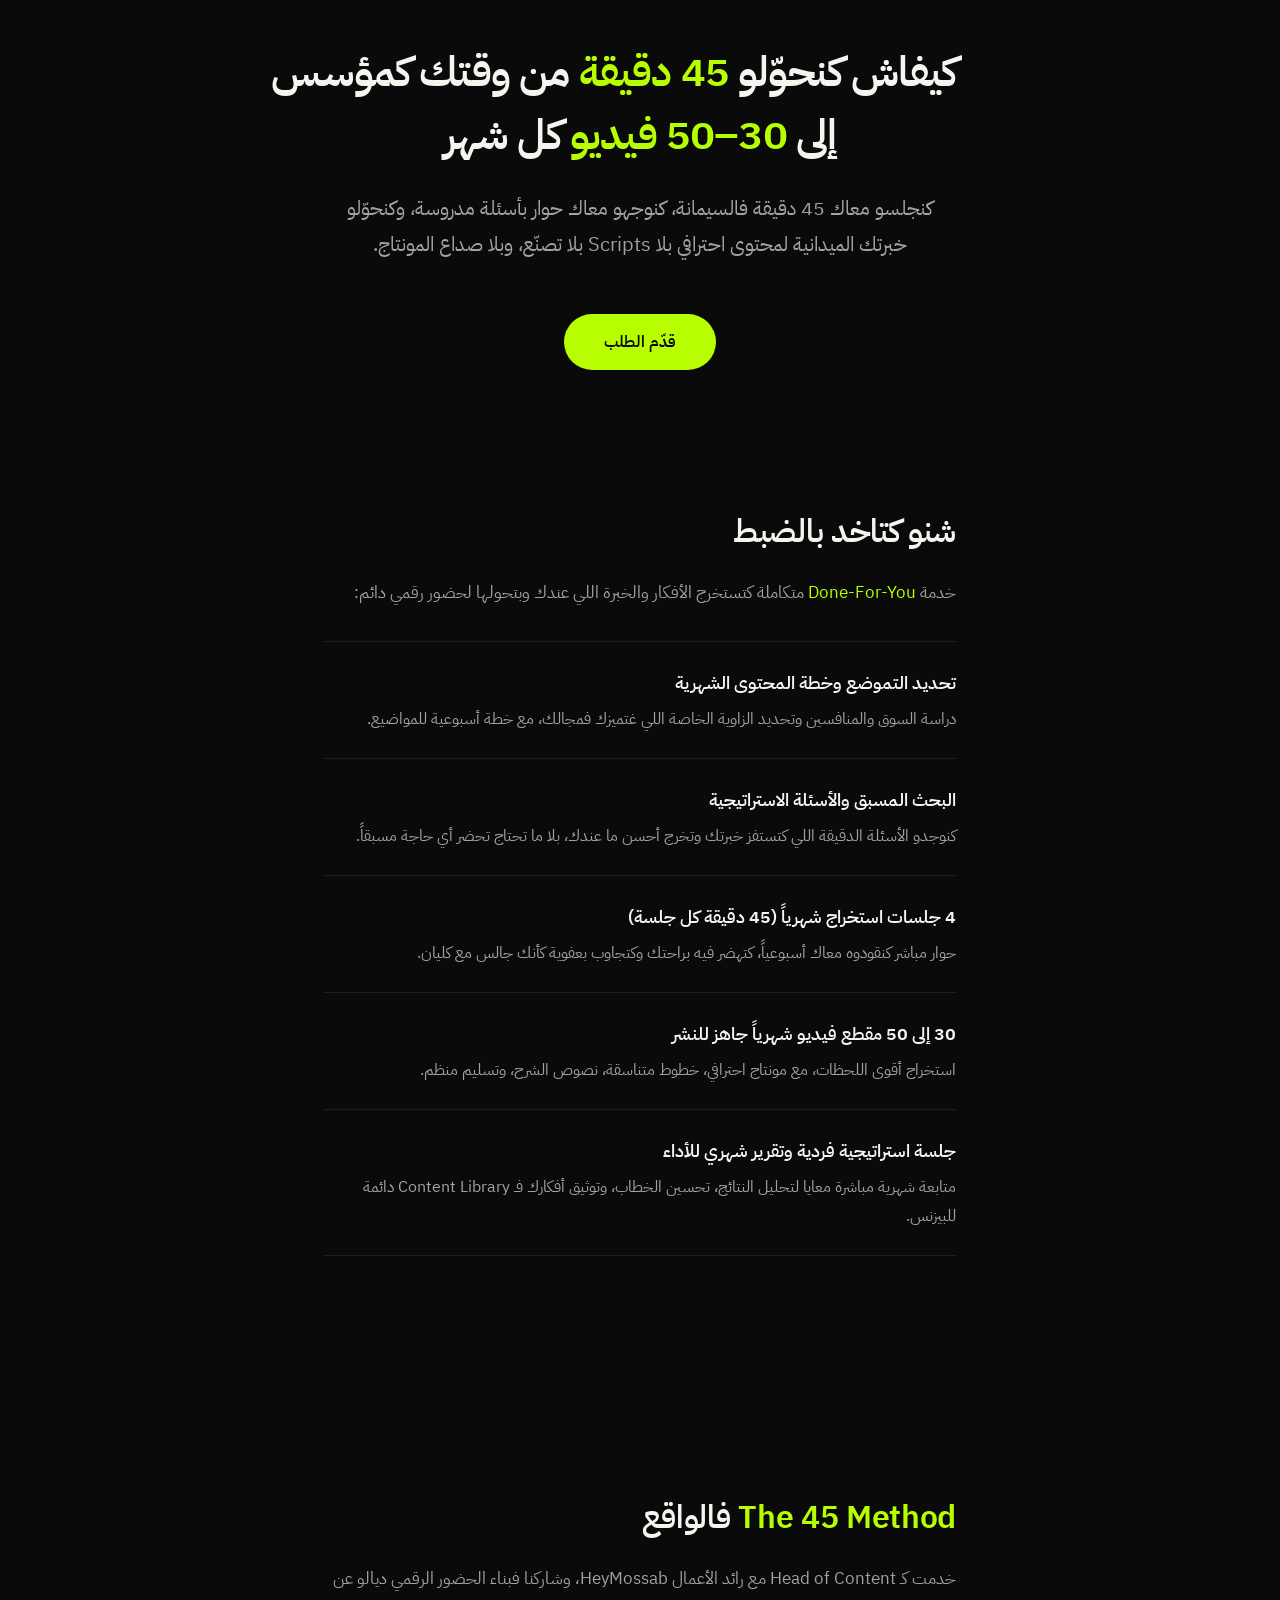
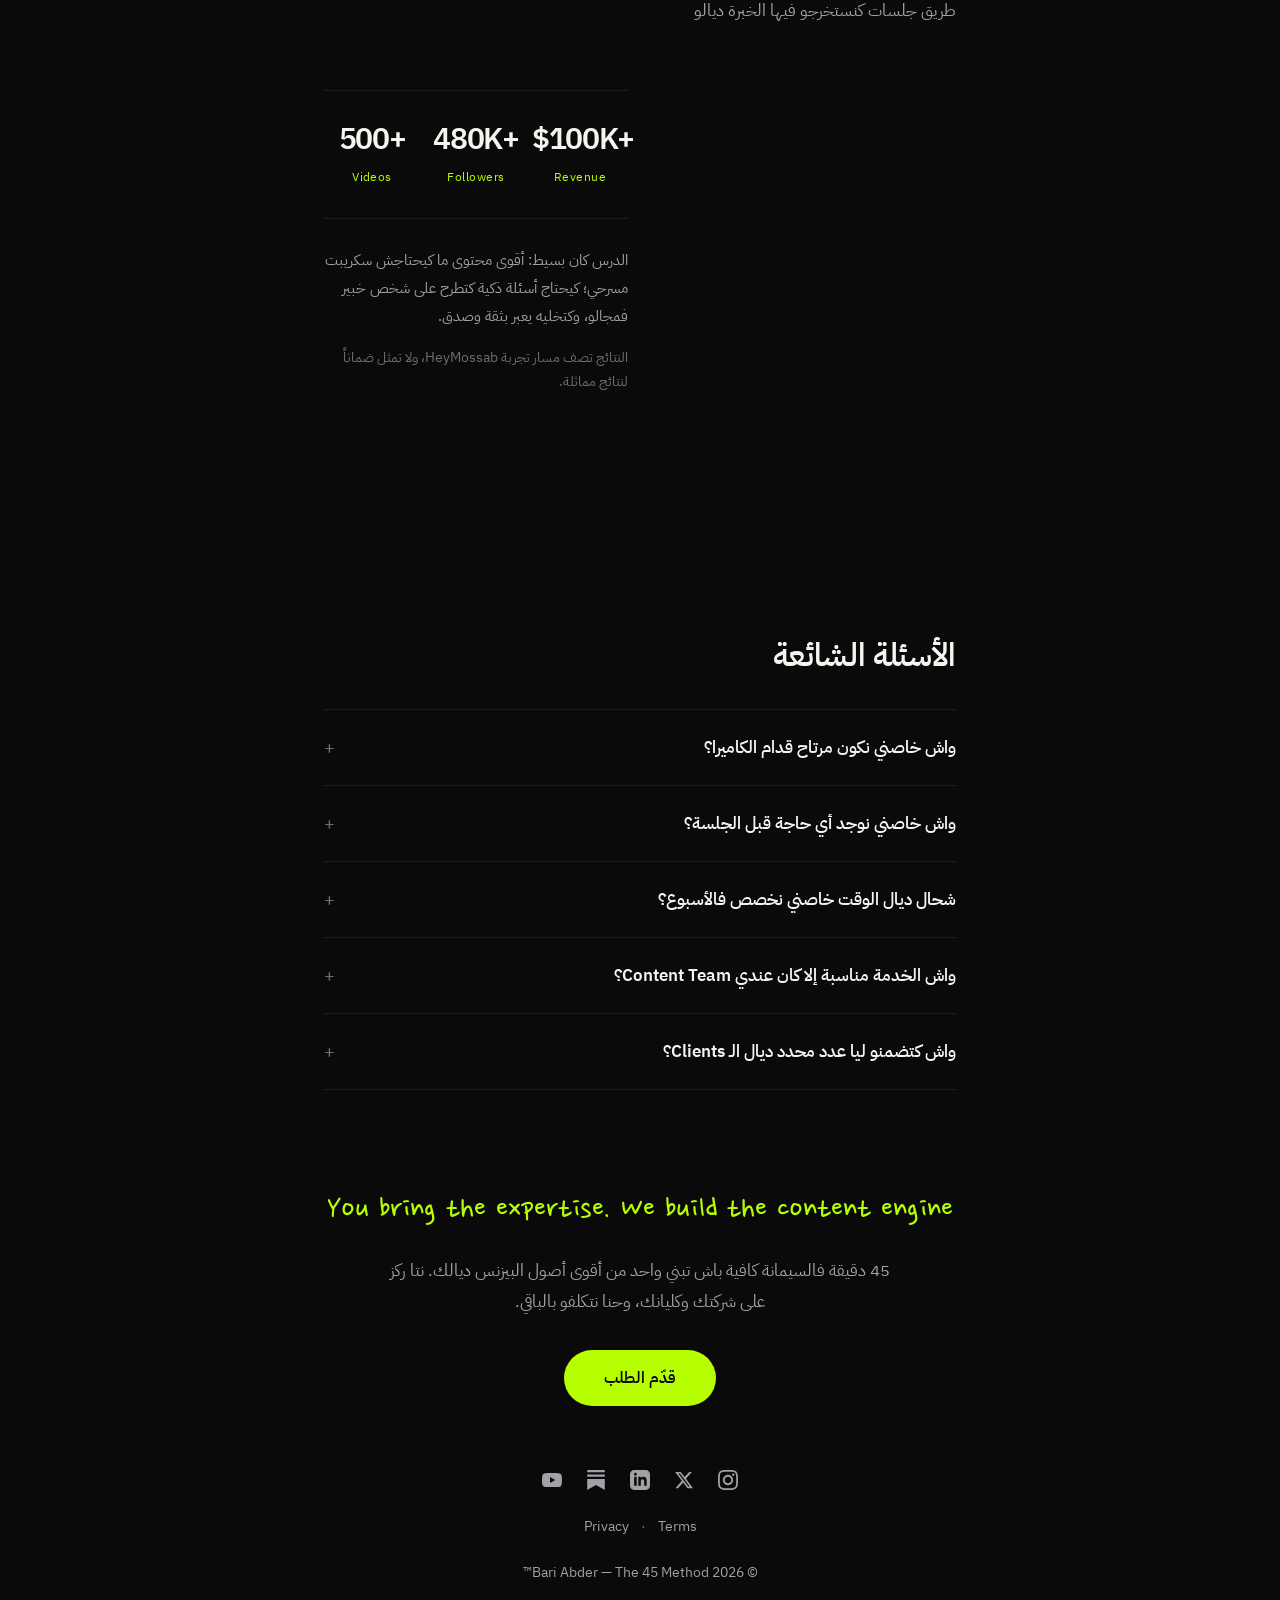
==== commit e5c72ec5: "Update index.html" ====
--- a/index.html
+++ b/index.html
@@ -3,497 +3,713 @@
 <head>
   <meta charset="UTF-8">
   <meta name="viewport" content="width=device-width, initial-scale=1.0">
-  <title>Bari Abder — The 45 Method</title>
-  <meta name="description" content="45 دقيقة فالسيمانة = 30+ فيديو جاهز للنشر. The 45 Method: خدمة Done-For-You للـ Founders من Bari Abder.">
+  <title>Bari Abder — The 45 Method™</title>
+  <meta name="description" content="خدمة Done-For-You متكاملة للـ Founders لتحويل 45 دقيقة أسبوعياً إلى محتوى احترافي ومستمر.">
   <link rel="canonical" href="https://www.bariabder.com/">
-
-  <!-- Fonts: Graphik Arabic + Inter -->
-  <style>
-    @font-face {
-      font-family: 'Graphik Arabic';
-      src: url('https://www.bariabder.com/Graphik%20Arabic%20SemiBold.ttf') format('truetype');
-      font-weight: 600;
-      font-style: normal;
-    }
-  </style>
   <link rel="icon" type="image/png" href="https://www.bariabder.com/fav-icon.png">
+
+  <!-- Typography: IBM Plex Sans Arabic (Authentic 400 & 600 weights) -->
   <link rel="preconnect" href="https://fonts.googleapis.com">
   <link rel="preconnect" href="https://fonts.gstatic.com" crossorigin>
-  <link href="https://fonts.googleapis.com/css2?family=Inter:wght@400;500;600;700&family=JetBrains+Mono:wght@400;500&display=swap" rel="stylesheet">
-  
-  <script src="https://cdn.tailwindcss.com"></script>
-  <script>
-    tailwind.config = {
-      theme: {
-        extend: {
-          fontFamily: {
-            sans: ['Graphik Arabic', 'Inter', '-apple-system', 'Segoe UI', 'sans-serif'],
-            mono: ['JetBrains Mono', 'monospace'],
-          },
-          colors: {
-            brandDark: '#080E0C',
-            surfaceCard: '#0E1714',
-            surfaceMuted: '#131F1B',
-            hairline: 'rgba(255, 255, 255, 0.08)',
-            electricLime: '#B7F34A',
-            softWhite: '#F3F5F2',
-            textSecondary: '#9AA7A0',
-            textMuted: '#687770'
-          }
-        }
+  <link href="https://fonts.googleapis.com/css2?family=IBM+Plex+Sans+Arabic:wght@400;600&display=swap" rel="stylesheet">
+<link href="https://fonts.googleapis.com/css2?family=Nanum+Pen+Script&display=swap" rel="stylesheet">
+  <style>
+    :root {
+      --bg: #090A09;
+      --text: #F5F5F0;
+      --text-muted: #A1A1A6;
+      --text-dim: #6E6E73;
+      --border: rgba(255, 255, 255, 0.08);
+      --lime: #B7FF00;
+      --lime-hover: #c7ff33;
+    }
+
+    *, *::before, *::after {
+      box-sizing: border-box;
+      margin: 0;
+      padding: 0;
+    }
+
+    body {
+      background-color: var(--bg);
+      color: var(--text);
+      font-family: 'IBM Plex Sans Arabic', -apple-system, BlinkMacSystemFont, sans-serif;
+      font-size: 17px;
+      line-height: 1.85;
+      -webkit-font-smoothing: antialiased;
+      -moz-osx-font-smoothing: grayscale;
+      overflow-x: hidden;
+    }
+
+    .container {
+      width: 100%;
+      max-width: 680px;
+      margin: 0 auto;
+      padding: 0 24px;
+    }
+
+    .container-wide {
+      width: 100%;
+      max-width: 840px;
+      margin: 0 auto;
+      padding: 0 24px;
+    }
+
+   h1 {
+  font-size: 42px;
+  font-weight: 600;
+  line-height: 1.5;
+  letter-spacing: -0.02em;
+  color: var(--text);
+  margin-bottom: 24px;
+}
+
+.headline-line {
+  display: block;
+  white-space: nowrap;
+}
+
+/* Lime text for 45 minutes */
+.headline-green {
+  color: var(--lime);
+}
+
+/* Underline for 30–50 videos */
+.headline-highlight {
+  text-decoration: underline;
+  text-decoration-color: var(--lime);
+  text-decoration-thickness: 5px;
+  text-underline-offset: 14px;
+  text-decoration-skip-ink: none;
+}
+
+@media (max-width: 640px) {
+  .headline-highlight {
+    text-decoration-thickness: 4px;
+    text-underline-offset: 12px;
+  }
+}
+    .nowrap {
+      white-space: nowrap;
+    }
+
+    h2 {
+      font-size: 32px;
+      font-weight: 600;
+      line-height: 1.35;
+      letter-spacing: -0.01em;
+      color: var(--text);
+      margin-bottom: 24px;
+    }
+
+    p.lead {
+      font-size: 20px;
+      line-height: 1.8;
+      color: var(--text-muted);
+      margin-bottom: 0;
+    }
+
+    section {
+      padding: 120px 0;
+    }
+
+    @media (max-width: 640px) {
+      h1 { font-size: 30px; line-height: 1.3; }
+      h2 { font-size: 24px; }
+      p.lead { font-size: 18px; }
+      section { padding: 80px 0; }
+      body { font-size: 16px; }
+    }
+
+    /* Primary CTA Button (Exclusive Lime Accent) */
+    .btn-primary {
+      display: inline-flex;
+      align-items: center;
+      justify-content: center;
+      background-color: var(--lime);
+      color: #090A09;
+      font-family: inherit;
+      font-size: 16px;
+      font-weight: 600;
+      padding: 16px 40px;
+      border-radius: 9999px;
+      border: none;
+      cursor: pointer;
+      text-decoration: none;
+      transition: background-color 0.15s ease, transform 0.15s ease;
+    }
+
+    .btn-primary:hover {
+      background-color: var(--lime-hover);
+      transform: translateY(-1px);
+    }
+
+    .btn-primary:focus-visible {
+      outline: 2px solid var(--text);
+      outline-offset: 4px;
+    }
+
+    /* Clean Video Container */
+    .video-wrapper {
+      border-radius: 20px;
+      overflow: hidden;
+      background: #000;
+    }
+
+    /* What You Get: 5 Clean Editorial Lines */
+    .deliverables-list {
+      list-style: none;
+      margin-top: 32px;
+    }
+
+    .deliverables-item {
+      padding: 24px 0;
+      border-bottom: 1px solid var(--border);
+    }
+
+    .deliverables-item:first-child {
+      border-top: 1px solid var(--border);
+    }
+
+    .deliverables-title {
+      font-size: 18px;
+      font-weight: 600;
+      color: var(--text);
+      margin-bottom: 6px;
+    }
+
+    .deliverables-desc {
+      color: var(--text-muted);
+      font-size: 16px;
+      line-height: 1.8;
+    }
+
+    /* Proof Section: Asymmetric Media & Clean Neutral Stats */
+    .proof-grid {
+      display: grid;
+      grid-template-columns: 1fr;
+      gap: 40px;
+      align-items: center;
+      margin-top: 36px;
+    }
+
+    @media (min-width: 768px) {
+      .proof-grid {
+        grid-template-columns: 280px 1fr;
+        gap: 48px;
       }
     }
-  </script>
-<!-- Wistia Scripts -->
+
+   
+.stats-row {
+  display: grid;
+  grid-template-columns: repeat(3, 1fr);
+  gap: 8px;
+  direction: ltr;
+  padding: 30px 0;
+  margin: 28px 0;
+  border-top: 1px solid var(--border);
+  border-bottom: 1px solid var(--border);
+}
+
+.stats-row > div {
+  text-align: center;
+  min-width: 0;
+}
+
+.stat-number {
+  font-size: 30px;
+  font-weight: 600;
+  color: var(--text);
+  line-height: 1.2;
+  letter-spacing: -0.045em;
+  white-space: nowrap;
+  font-variant-numeric: tabular-nums;
+}
+
+.stat-label {
+  font-size: 12px;
+  font-weight: 400;
+  color: var(--text-dim);
+  margin-top: 9px;
+  letter-spacing: 0.04em;
+}
+
+.stat-label .headline-green {
+  color: var(--lime);
+}
+
+@media (max-width: 400px) {
+  .stat-number {
+    font-size: 23px;
+  }
+
+  .stat-label {
+    font-size: 10px;
+  }
+}
+
+
+    .proof-disclaimer {
+      font-size: 14px;
+      color: var(--text-dim);
+      line-height: 1.7;
+    }
+
+    /* Minimal Accordion */
+    .faq-item {
+      border-bottom: 1px solid var(--border);
+    }
+
+    .faq-item:first-child {
+      border-top: 1px solid var(--border);
+    }
+
+    .faq-trigger {
+      width: 100%;
+      text-align: right;
+      background: none;
+      border: none;
+      padding: 24px 0;
+      font-family: inherit;
+      font-size: 17px;
+      font-weight: 600;
+      color: var(--text);
+      cursor: pointer;
+      display: flex;
+      justify-content: space-between;
+      align-items: center;
+    }
+
+    .faq-icon {
+      font-size: 18px;
+      font-weight: 400;
+      color: var(--text-dim);
+      margin-right: 16px;
+      user-select: none;
+    }
+
+    .faq-answer {
+      display: none;
+      padding-bottom: 24px;
+      font-size: 16px;
+      color: var(--text-muted);
+      line-height: 1.85;
+    }
+
+    .faq-item.active .faq-answer {
+      display: block;
+    }
+
+    /* Final CTA */
+    .final-cta {
+      padding: 100px 0 64px;
+      text-align: center;
+    }
+
+    /* Minimal Footer without border lines or mono */
+    footer {
+      padding-bottom: 64px;
+      color: var(--text-muted);
+      font-size: 14px;
+      text-align: center;
+    }
+
+    .footer-container {
+      display: flex;
+      flex-direction: column;
+      align-items: center;
+      gap: 20px;
+    }
+
+    .footer-socials {
+      display: flex;
+      align-items: center;
+      justify-content: center;
+      gap: 24px;
+      margin-bottom: 4px;
+    }
+
+    .social-link {
+      display: inline-flex;
+      align-items: center;
+      justify-content: center;
+      color: var(--text-muted);
+      transition: color 0.15s ease;
+      border-radius: 4px;
+    }
+
+    .social-link:hover {
+      color: #FFFFFF;
+    }
+
+    .social-link:focus-visible {
+      outline: 2px solid var(--text);
+      outline-offset: 4px;
+    }
+
+    .social-link svg {
+      width: 20px;
+      height: 20px;
+      fill: currentColor;
+    }
+
+    .footer-legal {
+      display: flex;
+      align-items: center;
+      justify-content: center;
+      gap: 12px;
+      font-size: 14px;
+    }
+
+    .footer-legal a {
+      color: var(--text-muted);
+      text-decoration: none;
+      transition: color 0.15s ease;
+    }
+
+    .footer-legal a:hover {
+      color: #FFFFFF;
+    }
+
+    .footer-legal a:focus-visible {
+      outline: 2px solid var(--text);
+      outline-offset: 2px;
+    }
+
+    .footer-copy {
+      color: var(--text-muted);
+      font-size: 14px;
+    }
+
+    /* Booking Modal */
+    .modal-backdrop {
+      position: fixed;
+      inset: 0;
+      background: rgba(0, 0, 0, 0.85);
+      z-index: 100;
+      display: flex;
+      align-items: center;
+      justify-content: center;
+      padding: 20px;
+      opacity: 0;
+      visibility: hidden;
+      transition: opacity 0.2s ease, visibility 0.2s ease;
+    }
+
+    .modal-backdrop.open {
+      opacity: 1;
+      visibility: visible;
+    }
+
+    .modal-sheet {
+      width: 100%;
+      max-width: 580px;
+      background: #111311;
+      border-radius: 24px;
+      padding: 32px 24px 24px;
+      position: relative;
+    }
+
+    .modal-close {
+      position: absolute;
+      top: 20px;
+      left: 20px;
+      background: none;
+      border: none;
+      color: var(--text-muted);
+      cursor: pointer;
+      font-size: 14px;
+      font-family: inherit;
+    }
+
+    .modal-close:hover {
+      color: var(--text);
+    }
+
+    .youform-wrapper iframe {
+      height: 640px !important;
+      min-height: 640px !important;
+      border: none !important;
+    }
+    .vsl-container {
+  max-width: 760px;
+  margin-left: auto;
+  margin-right: auto;
+}
+
+@media (max-width: 640px) {
+  .vsl-container {
+    max-width: 100%;
+    padding-left: 24px;
+    padding-right: 24px;
+  }
+}
+.signature-headline {
+  font-family: 'Nanum Pen Script', cursive;
+  font-size: 34px;
+  font-weight: 400;
+  font-style: normal;
+  line-height: 1.2;
+  letter-spacing: 0;
+  color: var(--text);
+  white-space: nowrap;
+  margin-bottom: 24px;
+}
+
+@media (max-width: 640px) {
+  .signature-headline {
+    font-size: 25px;
+  }
+}
+  </style>
+
+  <!-- Wistia Embedded Logic -->
   <script src="https://fast.wistia.com/player.js" async></script>
   <script src="https://fast.wistia.com/embed/5bd1e0alqr.js" async type="module"></script>
   <script src="https://fast.wistia.com/embed/9xo90klu92.js" async type="module"></script>
-  <style>
-    wistia-player[media-id='5bd1e0alqr']:not(:defined) { 
-      background: center / contain no-repeat url('https://fast.wistia.com/embed/medias/5bd1e0alqr/swatch'); 
-      display: block; 
-      filter: blur(5px); 
-      padding-top: 56.25%; 
-    }
-    wistia-player[media-id='9xo90klu92']:not(:defined) { 
-      background: center / contain no-repeat url('https://fast.wistia.com/embed/medias/9xo90klu92/swatch'); 
-      display: block; 
-      filter: blur(5px); 
-      padding-top: 125%; 
-    }
-  </style>
-  <style>
-    :root {
-      --bg-dark: #080E0C;
-    }
-
-    body {
-      background-color: var(--bg-dark);
-      color: #F3F5F2;
-      font-family: 'Graphik Arabic', 'Inter', -apple-system, sans-serif;
-      overflow-x: hidden;
-      font-feature-settings: "cv02", "cv03", "cv04", "cv11";
-    }
-
-    .num-tabular {
-      font-variant-numeric: tabular-nums;
-    }
-
-    /* Modal styles */
-    .modal-backdrop {
-      opacity: 0;
-      visibility: hidden;
-      transition: opacity 0.2s ease, visibility 0.2s ease;
-    }
-    .modal-backdrop.open {
-      opacity: 1;
-      visibility: visible;
-    }
-    .modal-content {
-      transform: scale(0.98);
-      transition: transform 0.2s ease;
-    }
-    .modal-backdrop.open .modal-content {
-      transform: scale(1);
-    }
-
-    .youform-wrapper iframe {
-      height: 680px !important;
-      min-height: 680px !important;
-      border: none !important;
-    }
-
-    /* Minimalist Accordion */
-    .faq-item {
-      border-bottom: 1px solid rgba(255, 255, 255, 0.08);
-    }
-    .faq-answer {
-      display: none;
-      padding-bottom: 16px;
-      color: #9AA7A0;
-      font-size: 13.5px;
-      line-height: 1.8;
-    }
-    .faq-item.active .faq-answer { display: block; }
-
-    ::-webkit-scrollbar { width: 4px; }
-    ::-webkit-scrollbar-track { background: var(--bg-dark); }
-    ::-webkit-scrollbar-thumb { background: #1B2B25; }
-  </style>
 </head>
 
-<body class="selection:bg-[#B7F34A] selection:text-[#080E0C]">
-
-  <main class="max-w-2xl mx-auto px-6 py-16 sm:py-20 flex flex-col items-center">
-    
-    <!-- 01. HEADLINE & VALUE PROP -->
-    <div class="text-center w-full mb-10">
-      <h1 class="text-3xl sm:text-4xl lg:text-5xl font-black text-white leading-[1.25] tracking-tight">
-        45 دقيقة أسبوعياً. <br />
-        <span class="text-[#B7F34A]">30+ مقطع مصوّر</span> مبني على خبرتك الميدانية.
-      </h1>
-
-      <p class="text-sm sm:text-base text-textSecondary mt-5 max-w-xl mx-auto leading-relaxed">
-       بلا سكريبتات محفوظة، بلا تصنّع قدام الكاميرا. غير 45 دقيقة فالسيمانة كتشارك فيها خبرتك، وحنا نحولو كلامك لـ30+ فيديو جاهز للنشر كل شهر.
+<body>
+
+  <!-- 01. HERO (Starts directly: Headline in 2 lines → Sentence → Video → Centered CTA) -->
+  <section style="padding-top: 40px; padding-bottom: 20px; text-align: center;">
+    <div class="container">
+<h1>
+  <span class="headline-line">
+    كيفاش كنحوّلو <span class="headline-green">45 دقيقة</span> من وقتك كمؤسس
+  </span>
+  <span class="headline-line">
+    إلى <span class="headline-green">30–50 فيديو</span> كل شهر
+  </span>
+</h1>
+      <p class="lead">
+        كنجلسو معاك 45 دقيقة فالسيمانة،  كنوجهو معاك حوار بأسئلة مدروسة، وكنحوّلو خبرتك الميدانية لمحتوى احترافي بلا Scripts  بلا تصنّع، وبلا صداع المونتاج.
       </p>
     </div>
 
-<!-- 02. VSL VIDEO -->
-    <div class="w-full mb-8">
-      <div class="rounded-xl overflow-hidden border border-hairline bg-black">
+    <div class="container-wide" style="margin-top: 20px;">
+      <div class="video-wrapper">
         <wistia-player media-id="5bd1e0alqr" aspect="1.7777777777777777"></wistia-player>
       </div>
+
+      <div style="margin-top: 32px; text-align: center;">
+        <button type="button" onclick="openBookingModal()" class="btn-primary">قدّم الطلب</button>
+      </div>
     </div>
-
-    <!-- 03. PRIMARY ACTION -->
-    <div class="text-center mb-16 w-full">
-      <button
-        type="button"
-        onclick="openBookingModal()"
-        class="bg-[#B7F34A] hover:bg-[#c2f85d] text-[#080E0C] font-bold text-sm sm:text-base px-8 py-3.5 rounded-lg w-full sm:w-auto transition-colors cursor-pointer"
-      >
-        حجز مكالمة اكتشاف أولية &larr;
-      </button>
+  </section>
+
+  <!-- 02. WHAT YOU GET (5 Editorial Lines) -->
+  <section>
+    <div class="container">
+      <h2>شنو كتاخد بالضبط</h2>
+      <p style="color: var(--text-muted); margin-bottom: 24px;">
+        خدمة <span class="headline-green">Done-For-You</span> متكاملة كتستخرج الأفكار والخبرة اللي عندك وبتحولها لحضور رقمي دائم:
+      </p>
+
+      <ul class="deliverables-list">
+        <li class="deliverables-item">
+          <div class="deliverables-title">تحديد التموضع وخطة المحتوى الشهرية</div>
+          <div class="deliverables-desc">دراسة السوق والمنافسين وتحديد الزاوية الخاصة اللي غتميزك فمجالك، مع خطة أسبوعية للمواضيع.</div>
+        </li>
+        <li class="deliverables-item">
+          <div class="deliverables-title">البحث المسبق والأسئلة الاستراتيجية</div>
+          <div class="deliverables-desc">كنوجدو الأسئلة الدقيقة اللي كتستفز خبرتك وتخرج أحسن ما عندك، بلا ما تحتاج تحضر أي حاجة مسبقاً.</div>
+        </li>
+        <li class="deliverables-item">
+          <div class="deliverables-title">4 جلسات استخراج شهرياً (45 دقيقة كل جلسة)</div>
+          <div class="deliverables-desc">حوار مباشر كنقودوه معاك أسبوعياً، كتهضر فيه براحتك وكتجاوب بعفوية كأنك جالس مع كليان.</div>
+        </li>
+        <li class="deliverables-item">
+          <div class="deliverables-title">30 إلى 50 مقطع فيديو شهرياً جاهز للنشر</div>
+          <div class="deliverables-desc">استخراج أقوى اللحظات، مع مونتاج احترافي، خطوط متناسقة، نصوص الشرح، وتسليم منظم.</div>
+        </li>
+        <li class="deliverables-item">
+          <div class="deliverables-title">جلسة استراتيجية فردية وتقرير شهري للأداء</div>
+          <div class="deliverables-desc">متابعة شهرية مباشرة معايا لتحليل النتائج، تحسين الخطاب، وتوثيق أفكارك فـ Content Library دائمة للبيزنس.</div>
+        </li>
+      </ul>
     </div>
-
-    <!-- 04. EXTRACTION UI -->
-    <div class="w-full mb-16">
-      <div class="border-t border-hairline pt-12">
-        
-        <div class="mb-6 flex items-baseline justify-between">
-          <h2 class="text-sm font-bold text-white uppercase tracking-wider">سير العمل الأسبوعي</h2>
-          <span class="text-[11px] font-mono text-textMuted">RECORDING STUDIO</span>
+  </section>
+
+  <!-- 03. PROOF (Case Study: HeyMossab) -->
+  <section>
+    <div class="container">
+      <h2><span class="headline-green">The 45 Method </span>فالواقع</h2>
+      <p style="color: var(--text-muted);">
+        خدمت كـ Head of Content مع رائد الأعمال HeyMossab، وشاركنا فبناء الحضور الرقمي ديالو عن طريق جلسات كنستخرجو فيها الخبرة ديالو
+      </p>
+
+      <div class="proof-grid">
+        <div style="border-radius: 16px; overflow: hidden; background: #000;">
+          <wistia-player media-id="9xo90klu92" aspect="0.8"></wistia-player>
         </div>
 
-        <div class="bg-surfaceCard border border-hairline rounded-2xl p-4">
-          
-          <div class="grid grid-cols-2 gap-3 mb-3">
-            
-            <!-- Tile 1: Founder -->
-            <div class="relative aspect-[4/3] rounded-2xl overflow-hidden bg-black border border-hairline">
-              <img 
-                src="client.jpg" 
-                alt="Founder" 
-                class="w-full h-full object-cover rounded-2xl"
-                onerror="this.onerror=null; this.src='https://images.unsplash.com/photo-1534528741775-53994a69daeb?auto=format&fit=crop&w=800&q=80';"
-              />
-              <div class="absolute bottom-2.5 right-2.5 flex items-center gap-1.5 bg-black/80 backdrop-blur-sm px-2 py-0.5 rounded-md text-[10px] text-white">
-                <span class="w-1.5 h-1.5 rounded-full bg-[#B7F34A]"></span>
-                <span>You</span>
-              </div>
+        <div>
+          <div class="stats-row">
+            <div>
+              <div class="stat-number">500+</div>
+              <div class="stat-label"><span class="headline-green">Videos </span></div>
             </div>
-
-            <!-- Tile 2: Bari -->
-            <div class="relative aspect-[4/3] rounded-2xl overflow-hidden bg-black border border-hairline">
-              <img 
-                src="me.jpg" 
-                alt="Bari Abder" 
-                class="w-full h-full object-cover rounded-2xl"
-                onerror="this.onerror=null; this.src='https://www.bariabder.com/bariabder.jpg';"
-              />
-              <div class="absolute bottom-2.5 right-2.5 bg-black/80 backdrop-blur-sm px-2 py-0.5 rounded-md text-[10px] text-white">
-                <span>Bari Abder</span>
-              </div>
+            <div>
+              <div class="stat-number">480K+</div>
+              <div class="stat-label"><span class="headline-green">Followers </span> </div>
             </div>
-
+            <div>
+              <div class="stat-number">$100K+</div>
+              <div class="stat-label"><span class="headline-green">Revenue </span> </div>
+            </div>
           </div>
 
-          <!-- Bottom Control Bar -->
-          <div class="flex items-center justify-between border-t border-hairline pt-3 px-1" dir="ltr">
-            <span class="text-[11px] font-mono text-textMuted">SESSION: 45:00</span>
-            <button 
-              type="button" 
-              class="bg-red-600/90 hover:bg-red-600 text-white font-medium text-[11px] px-3.5 py-1 rounded-full transition-colors flex items-center gap-1.5"
-            >
-              <svg class="w-3 h-3 fill-current rotate-[135deg]" viewBox="0 0 24 24"><path d="M6.62 10.79c1.44 2.83 3.76 5.14 6.59 6.59l2.2-2.2c.27-.27.67-.36 1.02-.24 1.12.37 2.33.57 3.57.57.55 0 1 .45 1 1V20c0 .55-.45 1-1 1-9.39 0-17-7.61-17-17 0-.55.45-1 1-1h3.5c.55 0 1 .45 1 1 0 1.25.2 2.45.57 3.57.11.35.03.74-.25 1.02l-2.2 2.2z"/></svg>
-              <span>End Call</span>
-            </button>
-          </div>
-
-        </div>
-
-        <!-- Metric Ratio Row -->
-        <div class="grid grid-cols-2 gap-3 mt-3">
-          <div class="bg-surfaceCard border border-hairline rounded-xl p-3.5">
-            <span class="text-[11px] font-mono text-textMuted block mb-1">INPUT</span>
-            <div class="text-base font-bold text-white">45 دقيقة فالسيمانة</div>
-            <p class="text-xs text-textSecondary mt-0.5">أجوبة حية على أسئلة مركزة.</p>
-          </div>
-
-          <div class="bg-surfaceCard border border-hairline rounded-xl p-3.5">
-            <span class="text-[11px] font-mono text-textMuted block mb-1">OUTPUT</span>
-            <div class="text-base font-bold text-[#B7F34A]">30+ مقطع شهرياً</div>
-            <p class="text-xs text-textSecondary mt-0.5">مونتاج وتوزيع جاهز للنشر.</p>
+          <p style="color: var(--text-muted); font-size: 15px; margin-bottom: 16px;">
+            الدرس كان بسيط: أقوى محتوى ما كيحتاجش سكريبت مسرحي؛ كيحتاج أسئلة ذكية كتطرح على شخص خبير فمجالو، وكتخليه يعبر بثقة وصدق.
+          </p>
+          <div class="proof-disclaimer">
+            النتائج تصف مسار تجربة HeyMossab، ولا تمثل ضماناً لنتائج مماثلة.
           </div>
         </div>
-
       </div>
     </div>
-
-    <!-- 05. PROOF (HIGHLIGHTED HeyMossab) -->
-    <div class="w-full mb-12 border-t border-hairline pt-12">
-      <div class="mb-8 text-center">
-        <span class="text-[11px] font-mono text-textMuted block mb-1.5 uppercase tracking-wider">CASE STUDY</span>
-        <h2 class="text-xl sm:text-2xl font-bold text-white">
-          النتائج مع <span class="text-[#B7F34A]">HeyMossab</span>
-        </h2>
-      </div>
-
-      <!-- Bigger testimonial container -->
-      <div class="bg-surfaceCard border border-hairline rounded-2xl p-6 sm:p-8 shadow-xl">
-        <div class="grid grid-cols-1 sm:grid-cols-12 gap-8 items-center">
-          
-          <!-- Wistia 4:5 Format Container -->
-          <div class="sm:col-span-6 flex justify-center">
-            <div class="w-full max-w-[280px] aspect-[4/5] rounded-xl overflow-hidden border border-hairline bg-black shadow-lg">
-              <wistia-player media-id="9xo90klu92" aspect="0.8"></wistia-player>
-            </div>
-          </div>
-
-          <!-- Vertical Stacked Metrics -->
-          <div class="sm:col-span-6 flex flex-col gap-6 text-right">
-            <div class="flex flex-col gap-4">
-              
-              <div class="border-b border-hairline/60 pb-3">
-                <div class="text-3xl sm:text-4xl font-black text-[#B7F34A] num-tabular" dir="ltr">500+</div>
-                <div class="text-xs sm:text-sm text-textSecondary mt-0.5 font-medium">فيديو منشور</div>
-              </div>
-
-              <div class="border-b border-hairline/60 pb-3">
-                <div class="text-3xl sm:text-4xl font-black text-white num-tabular" dir="ltr">480K+</div>
-                <div class="text-xs sm:text-sm text-textSecondary mt-0.5 font-medium">متابع عبر المنصات</div>
-              </div>
-
-              <div class="border-b border-hairline/60 pb-3">
-                <div class="text-3xl sm:text-4xl font-black text-white num-tabular" dir="ltr">$100K+</div>
-                <div class="text-xs sm:text-sm text-textSecondary mt-0.5 font-medium">عائدات صفقات</div>
-              </div>
-
-            </div>
-
-            <p class="text-xs sm:text-sm text-textSecondary leading-relaxed">
-              تحويل كامل لخبرة المؤسس لمحتوى منتظم بدون ما يضيع وقته فكتابة السكريبتات أو إدارة فريق المونتاج.
-            </p>
-          </div>
-
-        </div>
-      </div>
-
-      <!-- Button Below Video Testimonial Section -->
-      <div class="mt-8 text-center">
-        <button
-          type="button"
-          onclick="openBookingModal()"
-          class="bg-[#B7F34A] hover:bg-[#c2f85d] text-[#080E0C] font-bold text-sm sm:text-base px-8 py-3.5 rounded-lg w-full sm:w-auto transition-colors cursor-pointer"
-        >
-          حجز مكالمة اكتشاف أولية &larr;
-        </button>
-      </div>
-    </div>
-
-    <!-- NEW SECTION: WHO IS THE 45 METHOD FOR? (HIGHLIGHTED The 45 Method) -->
-    <div class="w-full mb-16 border-t border-hairline pt-12">
-      <div class="mb-6 text-center">
-        <span class="text-[11px] font-mono text-textMuted block mb-1.5 uppercase tracking-wider">TARGET AUDIENCE</span>
-        <h2 class="text-xl sm:text-2xl font-bold text-white">
-         شكون خاصو ينضم <span class="text-[#B7F34A]">The 45 Method</span> ؟
-        </h2>
-      </div>
-
-      <div class="bg-surfaceCard border border-hairline rounded-xl p-5 sm:p-6 text-right">
-        <p class="text-sm sm:text-base text-softWhite leading-relaxed">
-          للمؤسسين اللي عندهم منتج أو كايقدمو خدمات ، وباغيين يبنيو Authority ويجذبو كليان أكثر بالمحتوى، بلا ما يضيعو وقتهم فالتخطيط، حفظ Scripts أو التصنّع قدام الكاميرا.
-        </p>
-      </div>
-    </div>
-
-    <!-- 06. DELIVERABLES -->
-    <div class="w-full mb-16 border-t border-hairline pt-12">
-      <div class="mb-8 text-center">
-        <span class="text-[11px] font-mono text-textMuted block mb-1.5 uppercase tracking-wider">SCOPE OF WORK</span>
-        <h2 class="text-xl sm:text-2xl font-bold text-white">شنو كتاخد شهرياً</h2>
-      </div>
-
-      <ul class="space-y-2.5">
-        <li class="flex items-start gap-3 p-3.5 bg-surfaceCard border border-hairline rounded-lg text-xs sm:text-sm">
-          <span class="text-[#B7F34A] font-mono font-bold">01</span>
-          <span class="text-white leading-relaxed">بحث السوق والمنافسين وتحديد فرص المحتوى.</span>
-        </li>
-        <li class="flex items-start gap-3 p-3.5 bg-surfaceCard border border-hairline rounded-lg text-xs sm:text-sm">
-          <span class="text-[#B7F34A] font-mono font-bold">02</span>
-          <span class="text-white leading-relaxed">إعداد استراتيجية وخطة محتوى شهرية: شنو نقولو، علاش، وبأي ترتيب.</span>
-        </li>
-        <li class="flex items-start gap-3 p-3.5 bg-surfaceCard border border-hairline rounded-lg text-xs sm:text-sm">
-          <span class="text-[#B7F34A] font-mono font-bold">03</span>
-          <span class="text-white leading-relaxed">تحديد محاور المحتوى وزوايا المواضيع والأسئلة قبل كل جلسة.</span>
-        </li>
-        <li class="flex items-start gap-3 p-3.5 bg-surfaceCard border border-hairline rounded-lg text-xs sm:text-sm">
-          <span class="text-[#B7F34A] font-mono font-bold">04</span>
-          <span class="text-white leading-relaxed">4 جلسات استخراج محتوى شهرياً (45 دقيقة لكل جلسة).</span>
-        </li>
-        <li class="flex items-start gap-3 p-3.5 bg-surfaceCard border border-hairline rounded-lg text-xs sm:text-sm">
-          <span class="text-[#B7F34A] font-mono font-bold">05</span>
-          <span class="text-white leading-relaxed">قيادة الجلسات بالأسئلة لاستخراج أفضل ما عندك: خبرتك وأفكارك وقصصك.</span>
-        </li>
-        <li class="flex items-start gap-3 p-3.5 bg-surfaceCard border border-hairline rounded-lg text-xs sm:text-sm">
-          <span class="text-[#B7F34A] font-mono font-bold">06</span>
-          <span class="text-white leading-relaxed">تحويل أفكارك إلى أكثر من 30+ مقطع جاهز للنشر.</span>
-        </li>
-        <li class="flex items-start gap-3 p-3.5 bg-surfaceCard border border-hairline rounded-lg text-xs sm:text-sm">
-          <span class="text-[#B7F34A] font-mono font-bold">07</span>
-          <span class="text-white leading-relaxed">مونتاج أنيق وإحترافي يعكس هوية البراند وقيمه.</span>
-        </li>
-        <li class="flex items-start gap-3 p-3.5 bg-surfaceCard border border-hairline rounded-lg text-xs sm:text-sm">
-          <span class="text-[#B7F34A] font-mono font-bold">08</span>
-          <span class="text-white leading-relaxed">تنظيم وتسليم الفيديوهات جاهزة للنشر.</span>
-        </li>
-        <li class="flex items-start gap-3 p-3.5 bg-surfaceCard border border-hairline rounded-lg text-xs sm:text-sm">
-          <span class="text-[#B7F34A] font-mono font-bold">09</span>
-          <span class="text-white leading-relaxed">مكالمة استراتيجية شهرية 1-1 معي.</span>
-        </li>
-        <li class="flex items-start gap-3 p-3.5 bg-surfaceCard border border-hairline rounded-lg text-xs sm:text-sm">
-          <span class="text-[#B7F34A] font-mono font-bold">10</span>
-          <span class="text-white leading-relaxed">تقرير شهري للأداء: شنو خدم وشنو ما خدمش.</span>
-        </li>
-        <li class="flex items-start gap-3 p-3.5 bg-surfaceCard border border-hairline rounded-lg text-xs sm:text-sm">
-          <span class="text-[#B7F34A] font-mono font-bold">11</span>
-          <span class="text-white leading-relaxed">تحليل النتائج وتطوير استراتيجية الشهر الموالي وبناء مكتبة محتوى منظمة للأفكار والمواضيع.</span>
-        </li>
-      </ul>
-
-      <div class="mt-8 text-center">
-        <button
-          type="button"
-          onclick="openBookingModal()"
-          class="bg-[#B7F34A] hover:bg-[#c2f85d] text-[#080E0C] font-bold text-sm px-8 py-3 rounded-lg transition-colors cursor-pointer"
-        >
-          حجز المكالمة الاستكشافية &larr;
-        </button>
-      </div>
-    </div>
-
-    <!-- 07. FAQ -->
-    <div class="w-full mb-16 border-t border-hairline pt-12">
-      <div class="mb-8 text-center">
-        <span class="text-[11px] font-mono text-textMuted block mb-1.5 uppercase tracking-wider">QUESTIONS</span>
-        <h2 class="text-xl sm:text-2xl font-bold text-white">الأسئلة المتكررة</h2>
-      </div>
-
-      <div class="space-y-1">
+  </section>
+
+  <!-- 04. QUESTIONS -->
+  <section style="padding-bottom: 0;">
+    <div class="container">
+      <h2>الأسئلة الشائعة</h2>
+
+      <div class="faq-accordion" style="margin-top: 32px;">
         
         <div class="faq-item">
-          <button class="w-full py-4 flex justify-between items-center text-right text-sm font-semibold text-white cursor-pointer" type="button">
-            <span>ماعنديش الوقت باش نبان ونسجل قدام الكاميرا؟</span>
-            <span class="text-textMuted font-mono text-xs">+</span>
+          <button type="button" class="faq-trigger">
+            <span>واش خاصني نكون مرتاح قدام الكاميرا؟</span>
+            <span class="faq-icon">+</span>
           </button>
           <div class="faq-answer">
-            هاد السيستيم تصاوب خصيصاً للمؤسسين اللي معندهمش الوقت. كتحتاج فقط 45 دقيقة فالسيمانة لمكالمة الاستخراج، وموراها كتسجل السكربتات الواجدة فوقت وجيز ومريح. حنا كنتكلفو بالاستراتيجية، الكتابة، المونتاج، الجدولة، والنشر الكامل.
+            لا. السيستيم تصاوب خصيصاً باش ما تحتاجش تمثل أو تحفظ سكريبتات. حنا كنقودو الحوار معاك بأسئلة مركزة، ونتا كتجاوب بطبيعتك كأنك كتشرح لكليان قدامك.
           </div>
         </div>
 
         <div class="faq-item">
-          <button class="w-full py-4 flex justify-between items-center text-right text-sm font-semibold text-white cursor-pointer" type="button">
-            <span>حطيت محتوى قبل وما جاب ليا والو؟</span>
-            <span class="text-textMuted font-mono text-xs">+</span>
+          <button type="button" class="faq-trigger">
+            <span>واش خاصني نوجد أي حاجة قبل الجلسة؟</span>
+            <span class="faq-icon">+</span>
           </button>
           <div class="faq-answer">
-            غالباً كنتي كتحفظ سكريبتات وكتحس براسك كتمثل، والجمهور كيحس بها مباشرة. The 45 Method مبنية على محاكاة حوار حقيقي Face-to-Face مع إنسان كيسولك على مجالك؛ هادشي كيخليك تهضر بتلقائية، ثقة، وتبان خبير حقيقي كيشرح تجربته الميدانية بدون تصنع، وهو النوع ديال المحتوى اللي كيبني الـ Authority ويجلب الصفقات.
+            نهائياً. حنا كنتكلفو بالبحث المسبق وتحضير المواضيع والأسئلة الاستراتيجية. نتا كتدخل للمكالمة ببال مرتاح باش تشارك خبرتك فقط.
           </div>
         </div>
 
         <div class="faq-item">
-          <button class="w-full py-4 flex justify-between items-center text-right text-sm font-semibold text-white cursor-pointer" type="button">
-            <span>شنو هي الضمانة ديالكم (Guarantee)؟</span>
-            <span class="text-textMuted font-mono text-xs">+</span>
+          <button type="button" class="faq-trigger">
+            <span>شحال ديال الوقت خاصني نخصص فالأسبوع؟</span>
+            <span class="faq-icon">+</span>
           </button>
           <div class="faq-answer">
-            كنلتازمو بتسليم العدد المتفق عليه (30+ مقطع شهرياً) وفق معايير الجودة والمونتاج اللي توافقنا عليها مسبقاً. إلا ما استوفيناش العدد المتفق عليه شهرياً وفق التزامات العمل المشتركة، كتسترجع المبلغ ديالك كاملاً بدون تعقيدات.
+            45 دقيقة فقط فالسيمانة لمكالمة الاستخراج (أي 3 ساعات فالشهر كامل)، وحنا كنتكلفو بالإنتاج، المونتاج والتسليم الكامل.
           </div>
         </div>
 
         <div class="faq-item">
-          <button class="w-full py-4 flex justify-between items-center text-right text-sm font-semibold text-white cursor-pointer" type="button">
-            <span>علاش ما نجيبش غير Editor عادي ولا نطلق Ads؟</span>
-            <span class="text-textMuted font-mono text-xs">+</span>
+          <button type="button" class="faq-trigger">
+            <span>واش الخدمة مناسبة إلا كان عندي Content Team؟</span>
+            <span class="faq-icon">+</span>
           </button>
           <div class="faq-answer">
-            الـ Editor العادي كيقاد غير داكشي اللي عطيتيه وما كيفهمش فالبزنس ديالك والـ Sales، والـ Ads كتحبس نهار كتحبس الميزانية. هاد السيستيم كيبني أصل تجاري وثقة كتبقى ديما. وفوق هادشي، هاد الخدمة جاية من تجربة ميدانية حقيقية: كنت Head of Content مع heymossab@، شاد الاستراتيجية، الأفكار، المونتاج، وإدارة الفريق كامل.
+            نعم. نقدرو نخدمو مع الفريق ديالك؛ كنتكلفو بالاستراتيجية وبجلسات استخراج المحتوى وصياغة الأفكار، وفريقك يكمل مراحل النشر والجدولة.
           </div>
         </div>
 
+        <div class="faq-item">
+          <button type="button" class="faq-trigger">
+            <span>واش كتضمنو ليا عدد محدد ديال الـ Clients؟</span>
+            <span class="faq-icon">+</span>
+          </button>
+          <div class="faq-answer">
+            ما كنبيعوش أوهام: ما كنضمنوش رقم إيرادات معين. اللي كنقدمو ليك هو System منظم كيبني حضور رقمي رصين، Positioning حاد فالسوق، ومحتوى كيخلي جمهورك يفهم قيمتك ويثق فخدمتك.
+          </div>
+        </div>
+
       </div>
     </div>
-
-     <!-- Button Below Video Testimonial Section -->
-      <div class="mt-8 text-center">
-        <button
-          type="button"
-          onclick="openBookingModal()"
-          class="bg-[#B7F34A] hover:bg-[#c2f85d] text-[#080E0C] font-bold text-sm sm:text-base px-8 py-3.5 rounded-lg w-full sm:w-auto transition-colors cursor-pointer"
-        >
-          حجز مكالمة اكتشاف أولية &larr;
-        </button>
-      </div>
+  </section>
+
+  <!-- FINAL CTA -->
+  <section class="final-cta">
+    <div class="container">
+<h2 class="signature-headline">
+ <span class="headline-green">You bring the expertise. We build the content engine </span> 
+</h2>
+      <p style="color: var(--text-muted); max-width: 520px; margin: 0 auto 32px;">
+        45 دقيقة فالسيمانة كافية باش تبني واحد من أقوى أصول البيزنس ديالك. نتا ركز على شركتك وكليانك، وحنا نتكلفو بالباقي.
+      </p>
+      <button type="button" onclick="openBookingModal()" class="btn-primary">قدّم الطلب</button>
     </div>
-
-    <!-- 08. FOOTER WITH SOCIALS & LEGAL -->
-    <footer class="w-full border-t border-hairline pt-10 pb-6 flex flex-col gap-6 text-xs text-textMuted">
+  </section>
+
+  <!-- FOOTER (Centered, no borders, no mono font, 64px top space) -->
+  <footer>
+    <div class="container footer-container">
       
-      <div class="flex flex-col sm:flex-row items-center justify-between gap-4">
-        
-        <div class="flex items-center gap-2">
-          <span class="w-1.5 h-1.5 rounded-full bg-[#B7F34A]"></span>
-          <span class="text-white font-semibold">Bari Abder</span>
-          <span class="font-mono text-[11px]">— The 45 Method</span>
-        </div>
-
-        <div class="flex items-center gap-4 font-mono text-[11px]" dir="ltr">
-          <a href="https://instagram.com/bariabder" target="_blank" rel="noopener noreferrer" class="hover:text-white transition-colors">Instagram</a>
-          <span>•</span>
-          <a href="https://x.com/bariabder" target="_blank" rel="noopener noreferrer" class="hover:text-white transition-colors">X (Twitter)</a>
-          <span>•</span>
-          <a href="https://linkedin.com/in/bariabder" target="_blank" rel="noopener noreferrer" class="hover:text-white transition-colors">LinkedIn</a>
-          <span>•</span>
-          <a href="https://bariabder.substack.com" target="_blank" rel="noopener noreferrer" class="hover:text-white transition-colors">Substack</a>
-        </div>
-
-      </div>
-
-      <div class="flex flex-col sm:flex-row items-center justify-between gap-3 pt-4 border-t border-hairline/60 font-mono text-[11px]">
-        <span>© 2026 BARI ABDER. ALL RIGHTS RESERVED.</span>
-        
-        <div class="flex items-center gap-4">
-          <a href="/terms" class="hover:text-white transition-colors">Terms of Service</a>
-          <span>•</span>
-          <a href="/privacy" class="hover:text-white transition-colors">Privacy Policy</a>
-        </div>
-      </div>
-
-    </footer>
-
-  </main>
-
-  <!-- MODAL -->
-  <div id="bookingModal" class="modal-backdrop fixed inset-0 z-50 flex items-center justify-center p-4 bg-black/80">
-    <div class="modal-content relative w-full max-w-xl bg-surfaceCard border border-hairline p-6 rounded-xl text-right">
-      
-      <button 
-        type="button" 
-        onclick="closeBookingModal()"
-        class="absolute top-4 left-4 text-textMuted hover:text-white transition-colors cursor-pointer text-xs font-mono"
-      >
-        [CLOSE]
-      </button>
-
-      <div class="mb-4">
-        <span class="text-[10px] font-mono text-[#B7F34A]">DISCOVERY CALL</span>
-        <h3 class="text-base font-bold text-white mt-1">عمر النموذج وسنتواصل معك فـ أقل من 24 ساعة</h3>
-      </div>
-
-      <div class="w-full rounded-lg overflow-hidden bg-white youform-wrapper">
-        <div data-youform-embed data-form='jdhalqcr' data-base-url='https://app.youform.com' data-width='100%' data-height='680'></div>
-      </div>
-
+      <!-- 1. Social Icons (SVG 20px, #A1A1A6 turning white on hover) -->
+      <div class="footer-socials">
+        <!-- Instagram -->
+        <a href="https://instagram.com/bariabder" target="_blank" rel="noopener noreferrer" class="social-link" aria-label="Instagram">
+          <svg viewBox="0 0 24 24" aria-hidden="true"><path d="M12 2.163c3.204 0 3.584.012 4.85.07 3.252.148 4.771 1.691 4.919 4.919.058 1.265.069 1.645.069 4.849 0 3.205-.012 3.584-.069 4.849-.149 3.225-1.664 4.771-4.919 4.919-1.266.058-1.644.07-4.85.07-3.204 0-3.584-.012-4.849-.07-3.26-.149-4.771-1.699-4.919-4.92-.058-1.265-.07-1.644-.07-4.849 0-3.204.013-3.583.07-4.849.149-3.227 1.664-4.771 4.919-4.919 1.266-.057 1.645-.069 4.849-.069zm0-2.163c-3.259 0-3.667.014-4.947.072-4.358.2-6.78 2.618-6.98 6.98-.059 1.281-.073 1.689-.073 4.948 0 3.259.014 3.668.072 4.948.2 4.358 2.618 6.78 6.98 6.98 1.281.058 1.689.072 4.948.072 3.259 0 3.668-.014 4.948-.072 4.354-.2 6.782-2.618 6.979-6.98.059-1.28.073-1.689.073-4.948 0-3.259-.014-3.667-.072-4.947-.196-4.354-2.617-6.78-6.979-6.98-1.281-.059-1.69-.073-4.949-.073zm0 5.838c-3.403 0-6.162 2.759-6.162 6.162s2.759 6.163 6.162 6.163 6.162-2.759 6.162-6.163c0-3.403-2.759-6.162-6.162-6.162zm0 10.162c-2.209 0-4-1.79-4-4 0-2.209 1.791-4 4-4s4 1.791 4 4c0 2.21-1.791 4-4 4zm6.406-11.845c-.796 0-1.441.645-1.441 1.44s.645 1.44 1.441 1.44c.795 0 1.439-.645 1.439-1.44s-.644-1.44-1.439-1.44z"/></svg>
+        </a>
+
+        <!-- X (Twitter) -->
+        <a href="https://x.com/bariabder" target="_blank" rel="noopener noreferrer" class="social-link" aria-label="X">
+          <svg viewBox="0 0 24 24" aria-hidden="true"><path d="M18.244 2.25h3.308l-7.227 8.26 8.502 11.24H16.17l-5.214-6.817L4.99 21.75H1.68l7.73-8.835L1.254 2.25H8.08l4.713 6.231zm-1.161 17.52h1.833L7.084 4.126H5.117z"/></svg>
+        </a>
+
+        <!-- LinkedIn -->
+        <a href="https://linkedin.com/in/bariabder" target="_blank" rel="noopener noreferrer" class="social-link" aria-label="LinkedIn">
+          <svg viewBox="0 0 24 24" aria-hidden="true"><path d="M19 0h-14c-2.761 0-5 2.239-5 5v14c0 2.761 2.239 5 5 5h14c2.762 0 5-2.239 5-5v-14c0-2.761-2.238-5-5-5zm-11 19h-3v-11h3v11zm-1.5-12.268c-.966 0-1.75-.79-1.75-1.764s.784-1.764 1.75-1.764 1.75.79 1.75 1.764-.783 1.764-1.75 1.764zm13.5 12.268h-3v-5.604c0-3.368-4-3.113-4 0v5.604h-3v-11h3v1.765c1.396-2.586 7-2.777 7 2.476v6.759z"/></svg>
+        </a>
+
+        <!-- Substack -->
+        <a href="https://bariabder.substack.com" target="_blank" rel="noopener noreferrer" class="social-link" aria-label="Substack">
+          <svg viewBox="0 0 24 24" aria-hidden="true"><path d="M22.539 8.242H1.46V5.406h21.08v2.836zM1.46 10.812V24L12 18.11 22.54 24V10.812H1.46zM22.54 0H1.46v2.836h21.08V0z"/></svg>
+        </a>
+        <!-- YouTube -->
+<a href="https://www.youtube.com/@bariabder"
+   target="_blank"
+   rel="noopener noreferrer"
+   class="social-link"
+   aria-label="YouTube">
+  <svg viewBox="0 0 24 24" aria-hidden="true">
+    <path d="M23.498 6.186a3.016 3.016 0 0 0-2.122-2.136C19.505 3.5 12 3.5 12 3.5s-7.505 0-9.377.55A3.016 3.016 0 0 0 .501 6.186C0 8.057 0 12 0 12s0 3.943.501 5.814a3.016 3.016 0 0 0 2.122 2.136C4.495 20.5 12 20.5 12 20.5s7.505 0 9.376-.55a3.016 3.016 0 0 0 2.122-2.136C24 15.943 24 12 24 12s0-3.943-.502-5.814zM9.6 15.5v-7l6.3 3.5-6.3 3.5z"/>
+  </svg>
+</a>
+
+      </div>
+
+      <!-- 2. Legal links (14px, #A1A1A6) -->
+      <div class="footer-legal">
+        <a href="https://www.bariabder.com/Terms-of-Service">Terms</a>
+        <span style="color: var(--text-dim); user-select: none;">·</span>
+        <a href="https://www.bariabder.com/privacy">Privacy</a>
+      </div>
+
+      <!-- 3. Copyright (14px, no all-caps) -->
+      <div class="footer-copy">
+        © 2026 Bari Abder — The 45 Method™
+      </div>
+
+    </div>
+  </footer>
+
+  <!-- BOOKING MODAL -->
+  <div id="bookingModal" class="modal-backdrop">
+    <div class="modal-sheet">
+      <button type="button" onclick="closeBookingModal()" class="modal-close">إغلاق</button>
+      <div style="margin-bottom: 20px;">
+        <div style="font-weight: 600; font-size: 17px;">قدّم الطلب ديالك</div>
+        <div style="color: var(--text-muted); font-size: 14px; margin-top: 4px;">عمر الاستمارة وغادي نتواصلو معك فـ أقل من 24 ساعة.</div>
+      </div>
+      <div class="youform-wrapper" style="border-radius: 12px; overflow: hidden; background: #fff;">
+        <div data-youform-embed data-form='jdhalqcr' data-base-url='https://app.youform.com' data-width='100%' data-height='640'></div>
+      </div>
     </div>
   </div>
 
@@ -501,19 +717,19 @@
 
   <script>
     // Accordion Logic
-    document.querySelectorAll('.faq-item').forEach(item => {
-      const btn = item.querySelector('button');
+    document.querySelectorAll('.faq-trigger').forEach(btn => {
       btn.addEventListener('click', () => {
+        const item = btn.parentElement;
         const isActive = item.classList.contains('active');
         document.querySelectorAll('.faq-item').forEach(other => {
           other.classList.remove('active');
-          const sym = other.querySelector('span:last-child');
-          if (sym) sym.textContent = '+';
+          const icon = other.querySelector('.faq-icon');
+          if (icon) icon.textContent = '+';
         });
         if (!isActive) {
           item.classList.add('active');
-          const sym = item.querySelector('span:last-child');
-          if (sym) sym.textContent = '—';
+          const icon = item.querySelector('.faq-icon');
+          if (icon) icon.textContent = '—';
         }
       });
     });
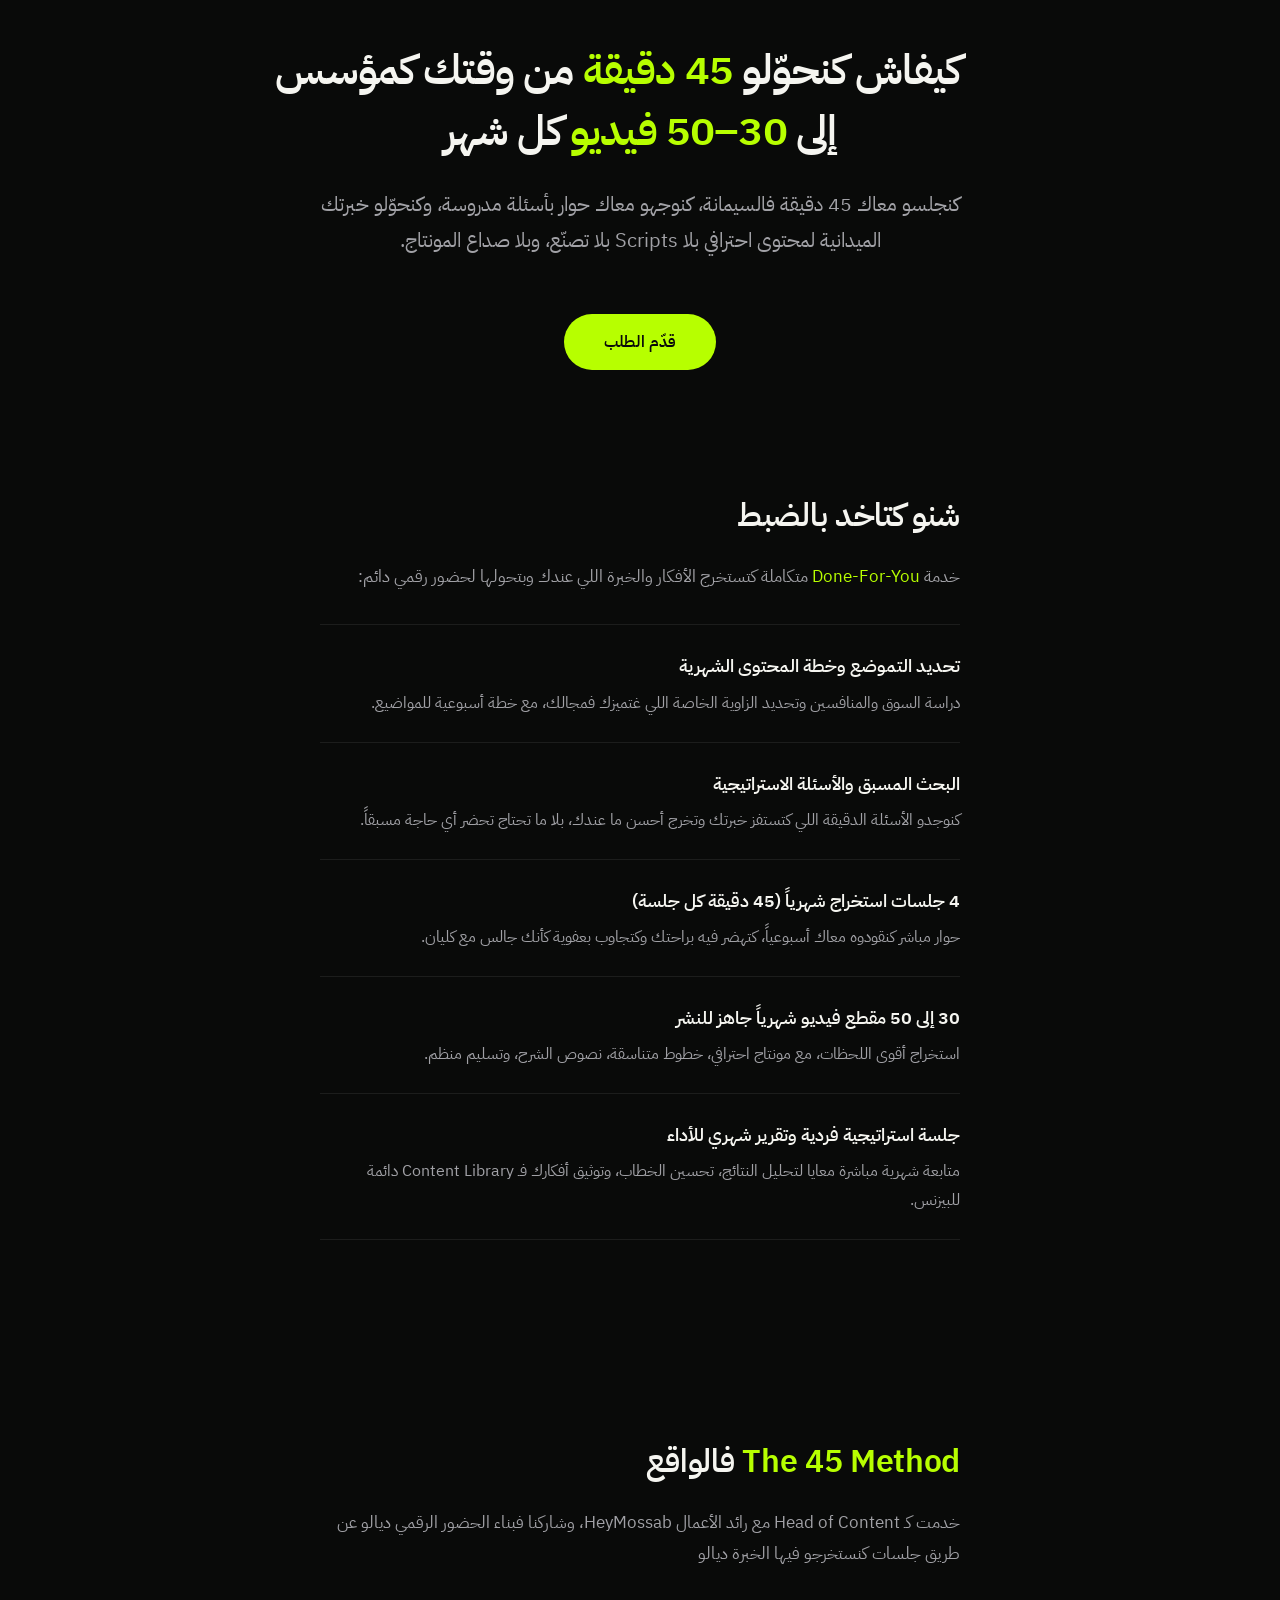
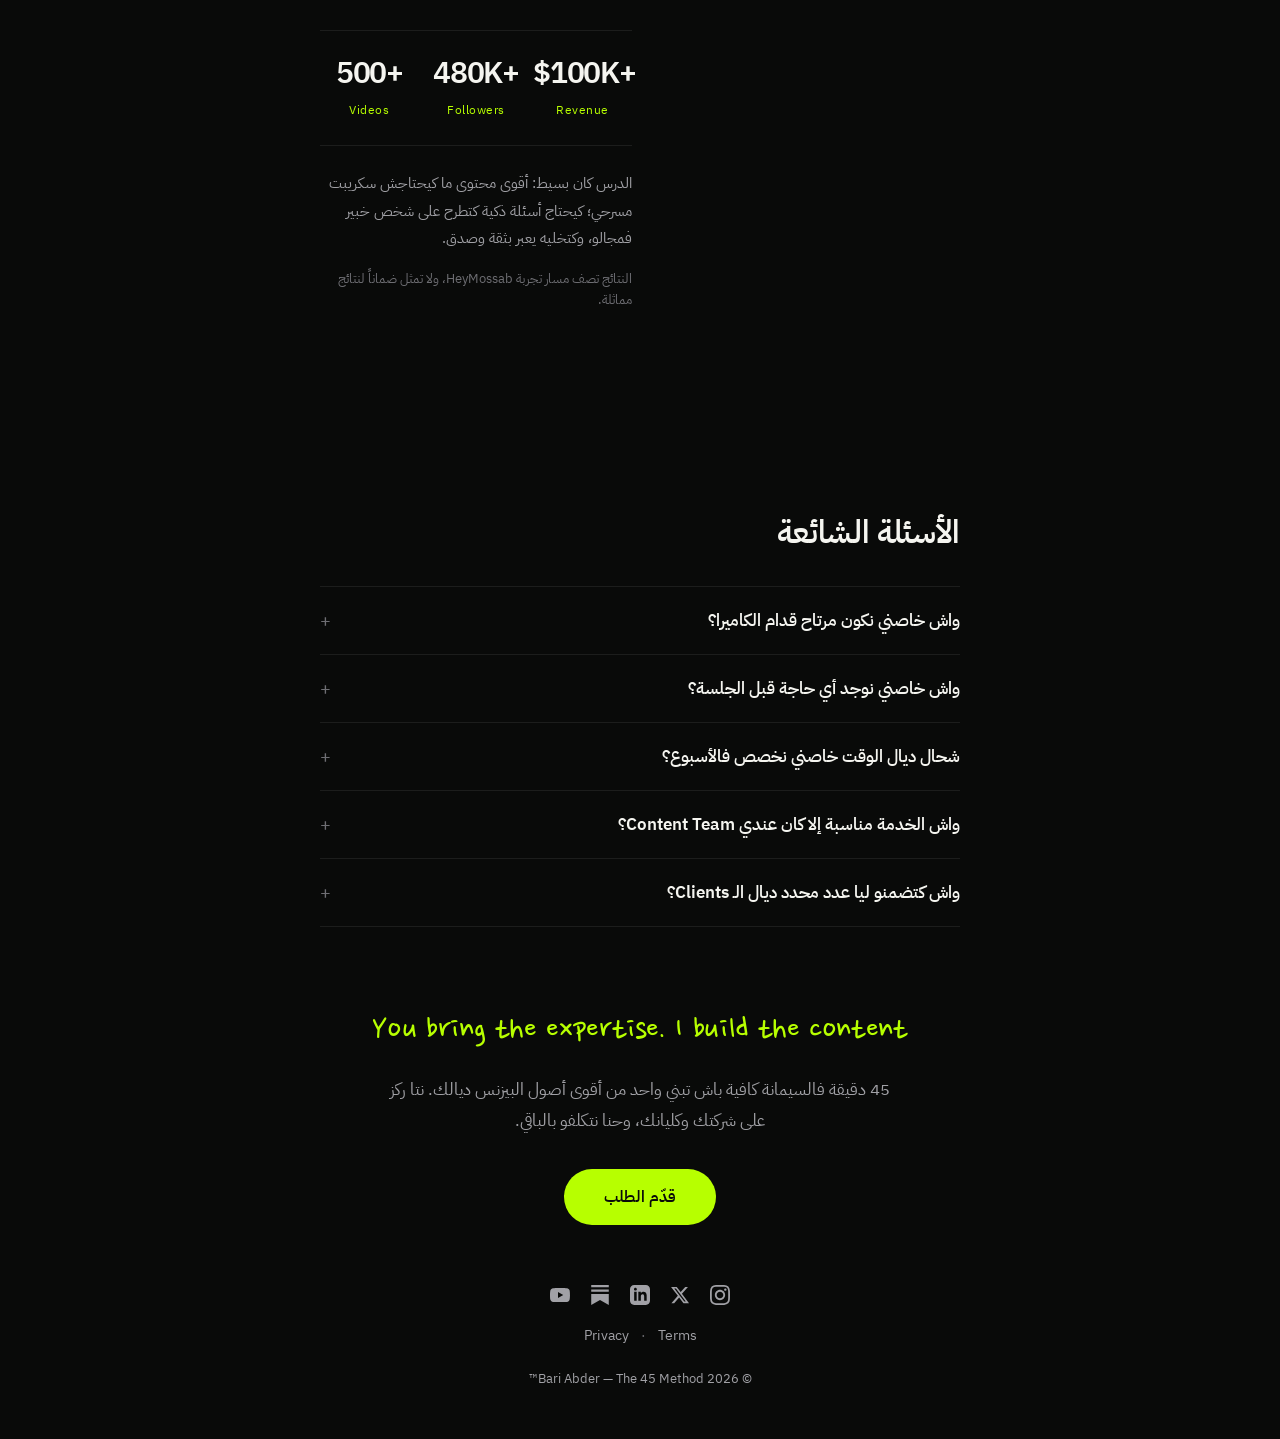
==== commit 84bf36fb: "Update index.html" ====
--- a/index.html
+++ b/index.html
@@ -8,11 +8,11 @@
   <link rel="canonical" href="https://www.bariabder.com/">
   <link rel="icon" type="image/png" href="https://www.bariabder.com/fav-icon.png">
 
-  <!-- Typography: IBM Plex Sans Arabic (Authentic 400 & 600 weights) -->
+  <!-- Typography: IBM Plex Sans Arabic & Nanum Pen Script -->
   <link rel="preconnect" href="https://fonts.googleapis.com">
   <link rel="preconnect" href="https://fonts.gstatic.com" crossorigin>
-  <link href="https://fonts.googleapis.com/css2?family=IBM+Plex+Sans+Arabic:wght@400;600&display=swap" rel="stylesheet">
-<link href="https://fonts.googleapis.com/css2?family=Nanum+Pen+Script&display=swap" rel="stylesheet">
+  <link href="https://fonts.googleapis.com/css2?family=IBM+Plex+Sans+Arabic:wght@400;600&family=Nanum+Pen+Script&display=swap" rel="stylesheet">
+
   <style>
     :root {
       --bg: #090A09;
@@ -30,6 +30,11 @@
       padding: 0;
     }
 
+    html, body {
+      max-width: 100%;
+      overflow-x: hidden;
+    }
+
     body {
       background-color: var(--bg);
       color: var(--text);
@@ -38,59 +43,47 @@
       line-height: 1.85;
       -webkit-font-smoothing: antialiased;
       -moz-osx-font-smoothing: grayscale;
-      overflow-x: hidden;
     }
 
     .container {
       width: 100%;
       max-width: 680px;
       margin: 0 auto;
-      padding: 0 24px;
+      padding: 0 20px;
     }
 
     .container-wide {
       width: 100%;
       max-width: 840px;
       margin: 0 auto;
-      padding: 0 24px;
-    }
-
-   h1 {
-  font-size: 42px;
-  font-weight: 600;
-  line-height: 1.5;
-  letter-spacing: -0.02em;
-  color: var(--text);
-  margin-bottom: 24px;
-}
-
-.headline-line {
-  display: block;
-  white-space: nowrap;
-}
-
-/* Lime text for 45 minutes */
-.headline-green {
-  color: var(--lime);
-}
-
-/* Underline for 30–50 videos */
-.headline-highlight {
-  text-decoration: underline;
-  text-decoration-color: var(--lime);
-  text-decoration-thickness: 5px;
-  text-underline-offset: 14px;
-  text-decoration-skip-ink: none;
-}
-
-@media (max-width: 640px) {
-  .headline-highlight {
-    text-decoration-thickness: 4px;
-    text-underline-offset: 12px;
-  }
-}
-    .nowrap {
+      padding: 0 20px;
+    }
+
+    h1 {
+      font-size: 42px;
+      font-weight: 600;
+      line-height: 1.45;
+      letter-spacing: -0.02em;
+      color: var(--text);
+      margin-bottom: 24px;
+      word-break: break-word;
+    }
+
+    .headline-line {
+      display: block;
       white-space: nowrap;
+    }
+
+    .headline-green {
+      color: var(--lime);
+    }
+
+    .headline-highlight {
+      text-decoration: underline;
+      text-decoration-color: var(--lime);
+      text-decoration-thickness: 5px;
+      text-underline-offset: 14px;
+      text-decoration-skip-ink: none;
     }
 
     h2 {
@@ -100,6 +93,7 @@
       letter-spacing: -0.01em;
       color: var(--text);
       margin-bottom: 24px;
+      word-break: break-word;
     }
 
     p.lead {
@@ -110,18 +104,10 @@
     }
 
     section {
-      padding: 120px 0;
-    }
-
-    @media (max-width: 640px) {
-      h1 { font-size: 30px; line-height: 1.3; }
-      h2 { font-size: 24px; }
-      p.lead { font-size: 18px; }
-      section { padding: 80px 0; }
-      body { font-size: 16px; }
-    }
-
-    /* Primary CTA Button (Exclusive Lime Accent) */
+      padding: 100px 0;
+    }
+
+    /* Primary CTA Button */
     .btn-primary {
       display: inline-flex;
       align-items: center;
@@ -149,14 +135,15 @@
       outline-offset: 4px;
     }
 
-    /* Clean Video Container */
+    /* Video Wrapper */
     .video-wrapper {
       border-radius: 20px;
       overflow: hidden;
       background: #000;
-    }
-
-    /* What You Get: 5 Clean Editorial Lines */
+      width: 100%;
+    }
+
+    /* Deliverables */
     .deliverables-list {
       list-style: none;
       margin-top: 32px;
@@ -184,11 +171,11 @@
       line-height: 1.8;
     }
 
-    /* Proof Section: Asymmetric Media & Clean Neutral Stats */
+    /* Proof Section */
     .proof-grid {
       display: grid;
       grid-template-columns: 1fr;
-      gap: 40px;
+      gap: 36px;
       align-items: center;
       margin-top: 36px;
     }
@@ -200,63 +187,51 @@
       }
     }
 
-   
-.stats-row {
-  display: grid;
-  grid-template-columns: repeat(3, 1fr);
-  gap: 8px;
-  direction: ltr;
-  padding: 30px 0;
-  margin: 28px 0;
-  border-top: 1px solid var(--border);
-  border-bottom: 1px solid var(--border);
-}
-
-.stats-row > div {
-  text-align: center;
-  min-width: 0;
-}
-
-.stat-number {
-  font-size: 30px;
-  font-weight: 600;
-  color: var(--text);
-  line-height: 1.2;
-  letter-spacing: -0.045em;
-  white-space: nowrap;
-  font-variant-numeric: tabular-nums;
-}
-
-.stat-label {
-  font-size: 12px;
-  font-weight: 400;
-  color: var(--text-dim);
-  margin-top: 9px;
-  letter-spacing: 0.04em;
-}
-
-.stat-label .headline-green {
-  color: var(--lime);
-}
-
-@media (max-width: 400px) {
-  .stat-number {
-    font-size: 23px;
-  }
-
-  .stat-label {
-    font-size: 10px;
-  }
-}
-
+    .stats-row {
+      display: grid;
+      grid-template-columns: repeat(3, 1fr);
+      gap: 8px;
+      direction: ltr;
+      padding: 24px 0;
+      margin: 24px 0;
+      border-top: 1px solid var(--border);
+      border-bottom: 1px solid var(--border);
+    }
+
+    .stats-row > div {
+      text-align: center;
+      min-width: 0;
+    }
+
+    .stat-number {
+      font-size: 30px;
+      font-weight: 600;
+      color: var(--text);
+      line-height: 1.2;
+      letter-spacing: -0.045em;
+      white-space: nowrap;
+      font-variant-numeric: tabular-nums;
+    }
+
+    .stat-label {
+      font-size: 12px;
+      font-weight: 400;
+      color: var(--text-dim);
+      margin-top: 8px;
+      letter-spacing: 0.04em;
+    }
+
+    .stat-label .headline-green {
+      color: var(--lime);
+    }
 
     .proof-disclaimer {
-      font-size: 14px;
+      font-size: 13px;
       color: var(--text-dim);
-      line-height: 1.7;
-    }
-
-    /* Minimal Accordion */
+      line-height: 1.6;
+    }
+
+    /* FAQ Accordion */
     .faq-item {
       border-bottom: 1px solid var(--border);
     }
@@ -270,7 +245,7 @@
       text-align: right;
       background: none;
       border: none;
-      padding: 24px 0;
+      padding: 20px 0;
       font-family: inherit;
       font-size: 17px;
       font-weight: 600;
@@ -279,19 +254,20 @@
       display: flex;
       justify-content: space-between;
       align-items: center;
+      gap: 12px;
     }
 
     .faq-icon {
       font-size: 18px;
       font-weight: 400;
       color: var(--text-dim);
-      margin-right: 16px;
+      flex-shrink: 0;
       user-select: none;
     }
 
     .faq-answer {
       display: none;
-      padding-bottom: 24px;
+      padding-bottom: 20px;
       font-size: 16px;
       color: var(--text-muted);
       line-height: 1.85;
@@ -303,13 +279,23 @@
 
     /* Final CTA */
     .final-cta {
-      padding: 100px 0 64px;
+      padding: 80px 0 60px;
       text-align: center;
     }
 
-    /* Minimal Footer without border lines or mono */
+    .signature-headline {
+      font-family: 'Nanum Pen Script', cursive;
+      font-size: 36px;
+      font-weight: 400;
+      line-height: 1.3;
+      color: var(--text);
+      margin-bottom: 20px;
+      word-break: break-word;
+    }
+
+    /* Footer */
     footer {
-      padding-bottom: 64px;
+      padding-bottom: 48px;
       color: var(--text-muted);
       font-size: 14px;
       text-align: center;
@@ -319,15 +305,15 @@
       display: flex;
       flex-direction: column;
       align-items: center;
-      gap: 20px;
+      gap: 18px;
     }
 
     .footer-socials {
       display: flex;
       align-items: center;
       justify-content: center;
-      gap: 24px;
-      margin-bottom: 4px;
+      gap: 20px;
+      flex-wrap: wrap;
     }
 
     .social-link {
@@ -343,11 +329,6 @@
       color: #FFFFFF;
     }
 
-    .social-link:focus-visible {
-      outline: 2px solid var(--text);
-      outline-offset: 4px;
-    }
-
     .social-link svg {
       width: 20px;
       height: 20px;
@@ -365,33 +346,27 @@
     .footer-legal a {
       color: var(--text-muted);
       text-decoration: none;
-      transition: color 0.15s ease;
     }
 
     .footer-legal a:hover {
       color: #FFFFFF;
     }
 
-    .footer-legal a:focus-visible {
-      outline: 2px solid var(--text);
-      outline-offset: 2px;
-    }
-
     .footer-copy {
       color: var(--text-muted);
-      font-size: 14px;
-    }
-
-    /* Booking Modal */
+      font-size: 13px;
+    }
+
+    /* Modal */
     .modal-backdrop {
       position: fixed;
       inset: 0;
-      background: rgba(0, 0, 0, 0.85);
+      background: rgba(0, 0, 0, 0.88);
       z-index: 100;
       display: flex;
       align-items: center;
       justify-content: center;
-      padding: 20px;
+      padding: 16px;
       opacity: 0;
       visibility: hidden;
       transition: opacity 0.2s ease, visibility 0.2s ease;
@@ -405,22 +380,26 @@
     .modal-sheet {
       width: 100%;
       max-width: 580px;
+      max-height: 92vh;
+      overflow-y: auto;
       background: #111311;
-      border-radius: 24px;
-      padding: 32px 24px 24px;
+      border-radius: 20px;
+      padding: 28px 20px 20px;
       position: relative;
+      -webkit-overflow-scrolling: touch;
     }
 
     .modal-close {
       position: absolute;
-      top: 20px;
-      left: 20px;
+      top: 18px;
+      left: 18px;
       background: none;
       border: none;
       color: var(--text-muted);
       cursor: pointer;
       font-size: 14px;
       font-family: inherit;
+      padding: 6px 10px;
     }
 
     .modal-close:hover {
@@ -428,40 +407,76 @@
     }
 
     .youform-wrapper iframe {
-      height: 640px !important;
-      min-height: 640px !important;
+      max-height: 65vh;
+      width: 100%;
       border: none !important;
     }
-    .vsl-container {
-  max-width: 760px;
-  margin-left: auto;
-  margin-right: auto;
-}
-
-@media (max-width: 640px) {
-  .vsl-container {
-    max-width: 100%;
-    padding-left: 24px;
-    padding-right: 24px;
-  }
-}
-.signature-headline {
-  font-family: 'Nanum Pen Script', cursive;
-  font-size: 34px;
-  font-weight: 400;
-  font-style: normal;
-  line-height: 1.2;
-  letter-spacing: 0;
-  color: var(--text);
-  white-space: nowrap;
-  margin-bottom: 24px;
-}
-
-@media (max-width: 640px) {
-  .signature-headline {
-    font-size: 25px;
-  }
-}
+
+    /* --- MOBILE BREAKPOINTS --- */
+    @media (max-width: 640px) {
+      body {
+        font-size: 16px;
+      }
+
+      section {
+        padding: 60px 0;
+      }
+
+      h1 {
+        font-size: 27px;
+        line-height: 1.4;
+      }
+
+      /* Allow hero headline to wrap naturally on phones */
+      .headline-line {
+        display: inline;
+        white-space: normal;
+      }
+
+      .headline-highlight {
+        text-decoration-thickness: 3px;
+        text-underline-offset: 8px;
+      }
+
+      h2 {
+        font-size: 22px;
+      }
+
+      p.lead {
+        font-size: 17px;
+        line-height: 1.7;
+      }
+
+      .signature-headline {
+        font-size: 24px;
+        white-space: normal;
+      }
+
+      .btn-primary {
+        width: 100%;
+        max-width: 320px;
+      }
+
+      .stat-number {
+        font-size: 24px;
+      }
+
+      .stat-label {
+        font-size: 11px;
+      }
+    }
+
+    @media (max-width: 380px) {
+      .stat-number {
+        font-size: 20px;
+      }
+      .stat-label {
+        font-size: 10px;
+      }
+      h1 {
+        font-size: 24px;
+      }
+    }
   </style>
 
   <!-- Wistia Embedded Logic -->
@@ -472,23 +487,23 @@
 
 <body>
 
-  <!-- 01. HERO (Starts directly: Headline in 2 lines → Sentence → Video → Centered CTA) -->
-  <section style="padding-top: 40px; padding-bottom: 20px; text-align: center;">
+  <!-- 01. HERO -->
+  <section style="padding-top: 40px; padding-bottom: 24px; text-align: center;">
     <div class="container">
-<h1>
-  <span class="headline-line">
-    كيفاش كنحوّلو <span class="headline-green">45 دقيقة</span> من وقتك كمؤسس
-  </span>
-  <span class="headline-line">
-    إلى <span class="headline-green">30–50 فيديو</span> كل شهر
-  </span>
-</h1>
+      <h1>
+        <span class="headline-line">
+          كيفاش كنحوّلو <span class="headline-green">45 دقيقة</span> من وقتك كمؤسس
+        </span>
+        <span class="headline-line">
+          إلى <span class="headline-green">30–50 فيديو</span> كل شهر
+        </span>
+      </h1>
       <p class="lead">
-        كنجلسو معاك 45 دقيقة فالسيمانة،  كنوجهو معاك حوار بأسئلة مدروسة، وكنحوّلو خبرتك الميدانية لمحتوى احترافي بلا Scripts  بلا تصنّع، وبلا صداع المونتاج.
+        كنجلسو معاك 45 دقيقة فالسيمانة، كنوجهو معاك حوار بأسئلة مدروسة، وكنحوّلو خبرتك الميدانية لمحتوى احترافي بلا Scripts بلا تصنّع، وبلا صداع المونتاج.
       </p>
     </div>
 
-    <div class="container-wide" style="margin-top: 20px;">
+    <div class="container-wide" style="margin-top: 24px;">
       <div class="video-wrapper">
         <wistia-player media-id="5bd1e0alqr" aspect="1.7777777777777777"></wistia-player>
       </div>
@@ -499,7 +514,7 @@
     </div>
   </section>
 
-  <!-- 02. WHAT YOU GET (5 Editorial Lines) -->
+  <!-- 02. WHAT YOU GET -->
   <section>
     <div class="container">
       <h2>شنو كتاخد بالضبط</h2>
@@ -532,7 +547,7 @@
     </div>
   </section>
 
-  <!-- 03. PROOF (Case Study: HeyMossab) -->
+  <!-- 03. PROOF -->
   <section>
     <div class="container">
       <h2><span class="headline-green">The 45 Method </span>فالواقع</h2>
@@ -541,7 +556,7 @@
       </p>
 
       <div class="proof-grid">
-        <div style="border-radius: 16px; overflow: hidden; background: #000;">
+        <div style="border-radius: 16px; overflow: hidden; background: #000; width: 100%; max-width: 320px; margin: 0 auto;">
           <wistia-player media-id="9xo90klu92" aspect="0.8"></wistia-player>
         </div>
 
@@ -549,15 +564,15 @@
           <div class="stats-row">
             <div>
               <div class="stat-number">500+</div>
-              <div class="stat-label"><span class="headline-green">Videos </span></div>
+              <div class="stat-label"><span class="headline-green">Videos</span></div>
             </div>
             <div>
               <div class="stat-number">480K+</div>
-              <div class="stat-label"><span class="headline-green">Followers </span> </div>
+              <div class="stat-label"><span class="headline-green">Followers</span></div>
             </div>
             <div>
               <div class="stat-number">$100K+</div>
-              <div class="stat-label"><span class="headline-green">Revenue </span> </div>
+              <div class="stat-label"><span class="headline-green">Revenue</span></div>
             </div>
           </div>
 
@@ -578,7 +593,6 @@
       <h2>الأسئلة الشائعة</h2>
 
       <div class="faq-accordion" style="margin-top: 32px;">
-        
         <div class="faq-item">
           <button type="button" class="faq-trigger">
             <span>واش خاصني نكون مرتاح قدام الكاميرا؟</span>
@@ -628,7 +642,6 @@
             ما كنبيعوش أوهام: ما كنضمنوش رقم إيرادات معين. اللي كنقدمو ليك هو System منظم كيبني حضور رقمي رصين، Positioning حاد فالسوق، ومحتوى كيخلي جمهورك يفهم قيمتك ويثق فخدمتك.
           </div>
         </div>
-
       </div>
     </div>
   </section>
@@ -636,9 +649,9 @@
   <!-- FINAL CTA -->
   <section class="final-cta">
     <div class="container">
-<h2 class="signature-headline">
- <span class="headline-green">You bring the expertise. We build the content engine </span> 
-</h2>
+      <h2 class="signature-headline">
+        <span class="headline-green">You bring the expertise. I build the content </span>
+      </h2>
       <p style="color: var(--text-muted); max-width: 520px; margin: 0 auto 32px;">
         45 دقيقة فالسيمانة كافية باش تبني واحد من أقوى أصول البيزنس ديالك. نتا ركز على شركتك وكليانك، وحنا نتكلفو بالباقي.
       </p>
@@ -646,11 +659,9 @@
     </div>
   </section>
 
-  <!-- FOOTER (Centered, no borders, no mono font, 64px top space) -->
+  <!-- FOOTER -->
   <footer>
     <div class="container footer-container">
-      
-      <!-- 1. Social Icons (SVG 20px, #A1A1A6 turning white on hover) -->
       <div class="footer-socials">
         <!-- Instagram -->
         <a href="https://instagram.com/bariabder" target="_blank" rel="noopener noreferrer" class="social-link" aria-label="Instagram">
@@ -671,31 +682,24 @@
         <a href="https://bariabder.substack.com" target="_blank" rel="noopener noreferrer" class="social-link" aria-label="Substack">
           <svg viewBox="0 0 24 24" aria-hidden="true"><path d="M22.539 8.242H1.46V5.406h21.08v2.836zM1.46 10.812V24L12 18.11 22.54 24V10.812H1.46zM22.54 0H1.46v2.836h21.08V0z"/></svg>
         </a>
+
         <!-- YouTube -->
-<a href="https://www.youtube.com/@bariabder"
-   target="_blank"
-   rel="noopener noreferrer"
-   class="social-link"
-   aria-label="YouTube">
-  <svg viewBox="0 0 24 24" aria-hidden="true">
-    <path d="M23.498 6.186a3.016 3.016 0 0 0-2.122-2.136C19.505 3.5 12 3.5 12 3.5s-7.505 0-9.377.55A3.016 3.016 0 0 0 .501 6.186C0 8.057 0 12 0 12s0 3.943.501 5.814a3.016 3.016 0 0 0 2.122 2.136C4.495 20.5 12 20.5 12 20.5s7.505 0 9.376-.55a3.016 3.016 0 0 0 2.122-2.136C24 15.943 24 12 24 12s0-3.943-.502-5.814zM9.6 15.5v-7l6.3 3.5-6.3 3.5z"/>
-  </svg>
-</a>
-
-      </div>
-
-      <!-- 2. Legal links (14px, #A1A1A6) -->
+        <a href="https://www.youtube.com/@bariabder" target="_blank" rel="noopener noreferrer" class="social-link" aria-label="YouTube">
+          <svg viewBox="0 0 24 24" aria-hidden="true">
+            <path d="M23.498 6.186a3.016 3.016 0 0 0-2.122-2.136C19.505 3.5 12 3.5 12 3.5s-7.505 0-9.377.55A3.016 3.016 0 0 0 .501 6.186C0 8.057 0 12 0 12s0 3.943.501 5.814a3.016 3.016 0 0 0 2.122 2.136C4.495 20.5 12 20.5 12 20.5s7.505 0 9.376-.55a3.016 3.016 0 0 0 2.122-2.136C24 15.943 24 12 24 12s0-3.943-.502-5.814zM9.6 15.5v-7l6.3 3.5-6.3 3.5z"/>
+          </svg>
+        </a>
+      </div>
+
       <div class="footer-legal">
         <a href="https://www.bariabder.com/Terms-of-Service">Terms</a>
         <span style="color: var(--text-dim); user-select: none;">·</span>
         <a href="https://www.bariabder.com/privacy">Privacy</a>
       </div>
 
-      <!-- 3. Copyright (14px, no all-caps) -->
       <div class="footer-copy">
         © 2026 Bari Abder — The 45 Method™
       </div>
-
     </div>
   </footer>
 
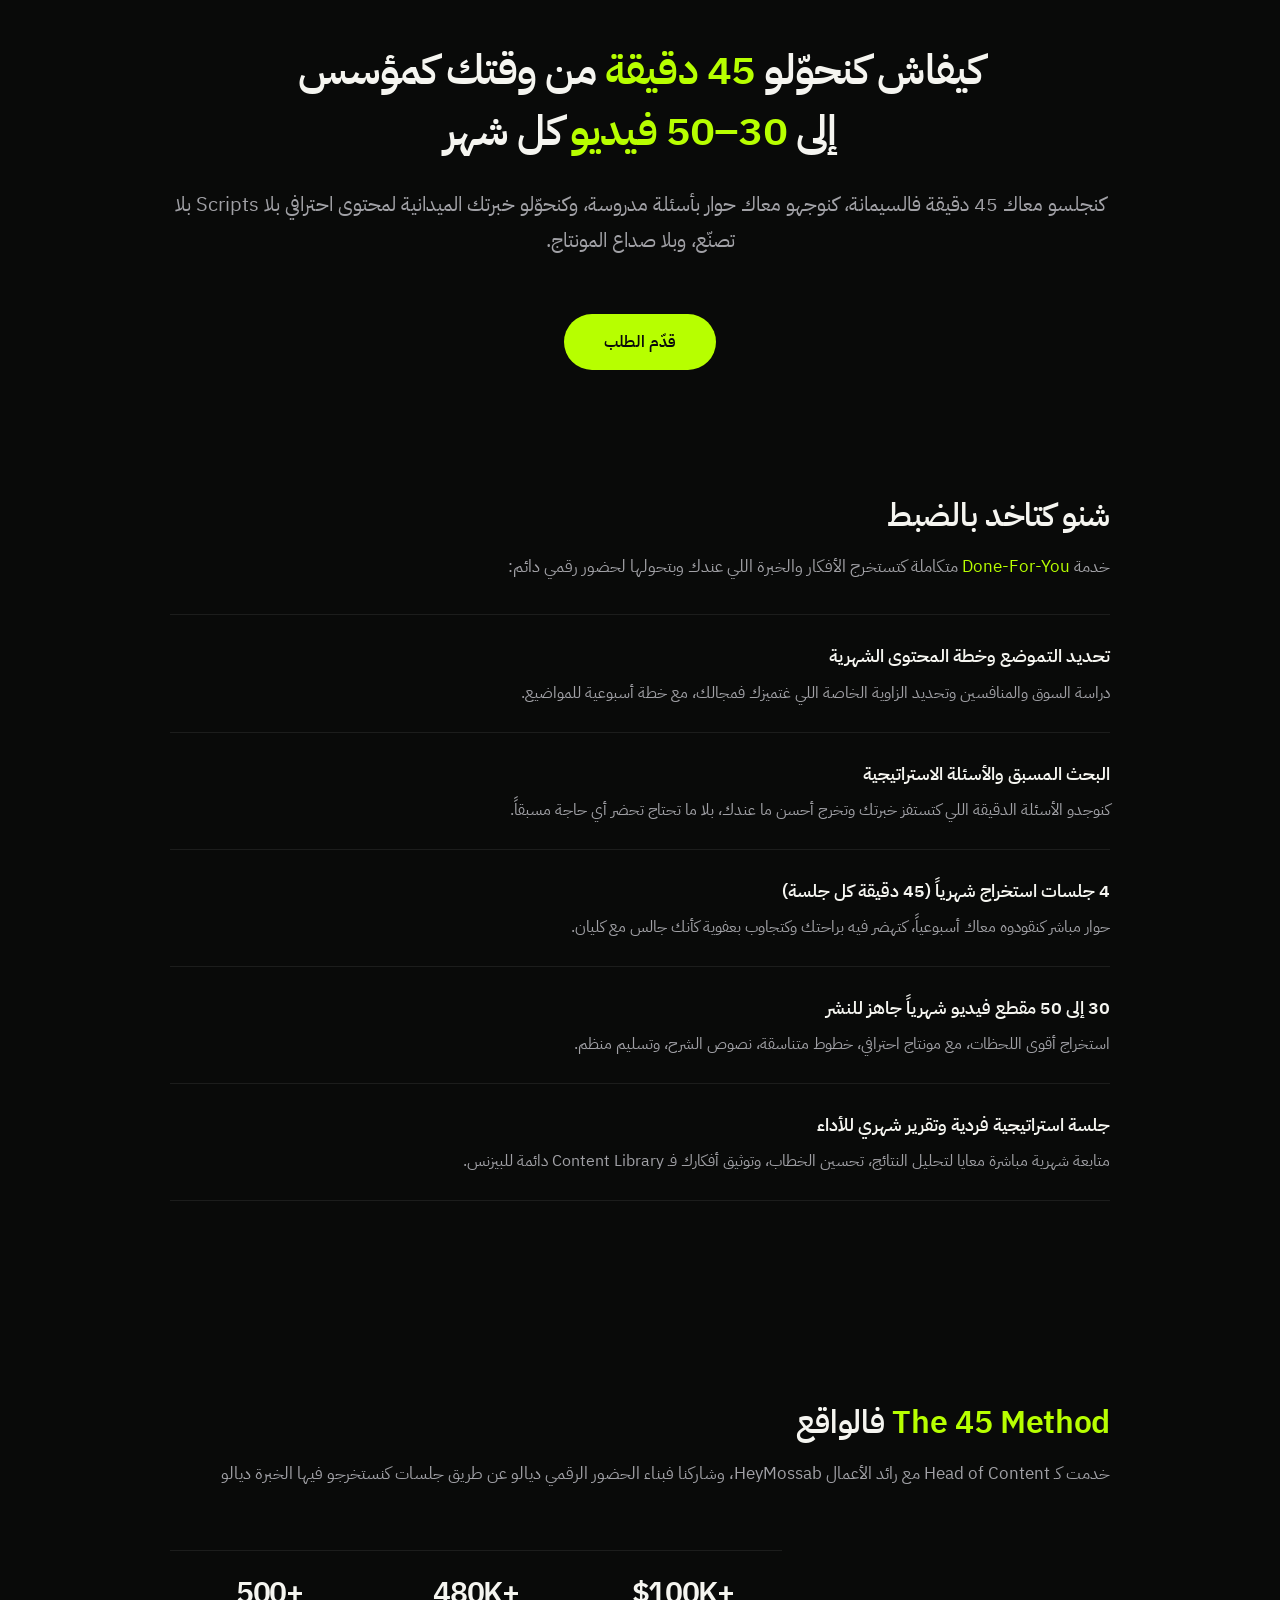
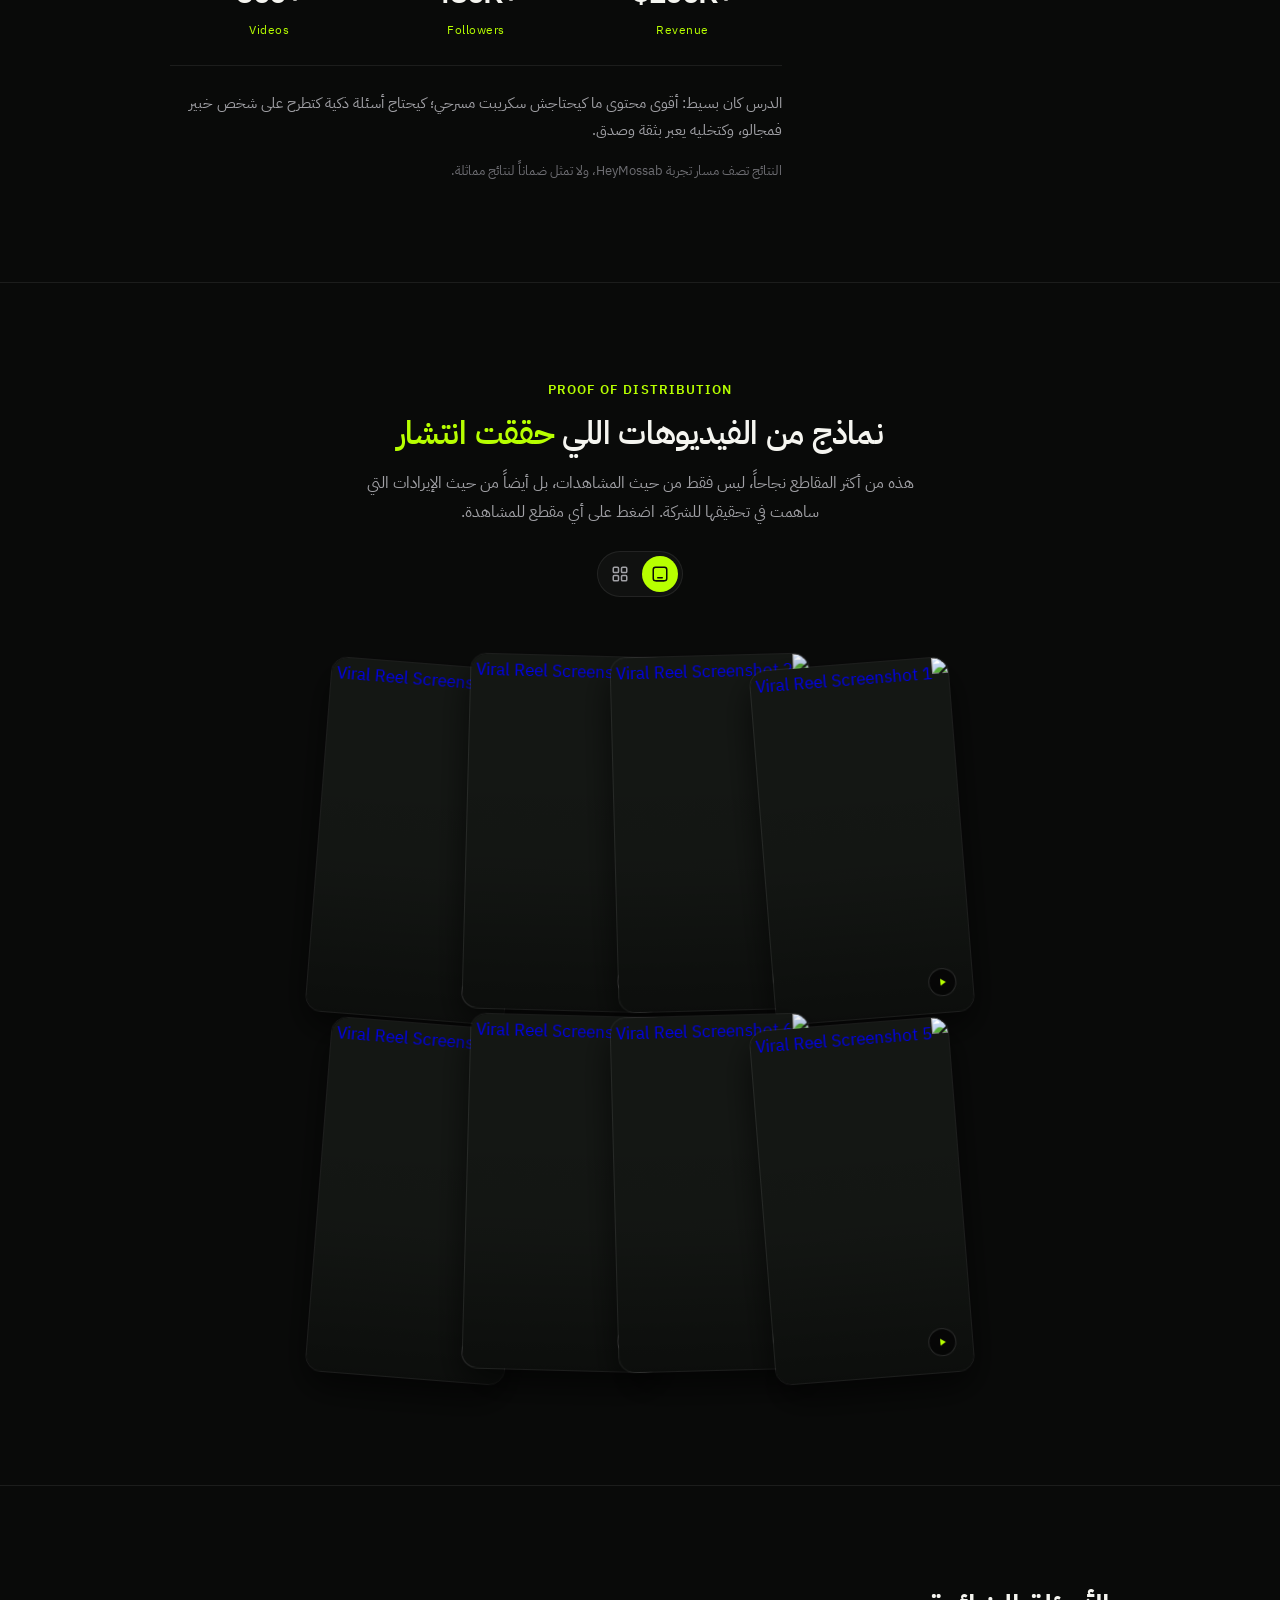
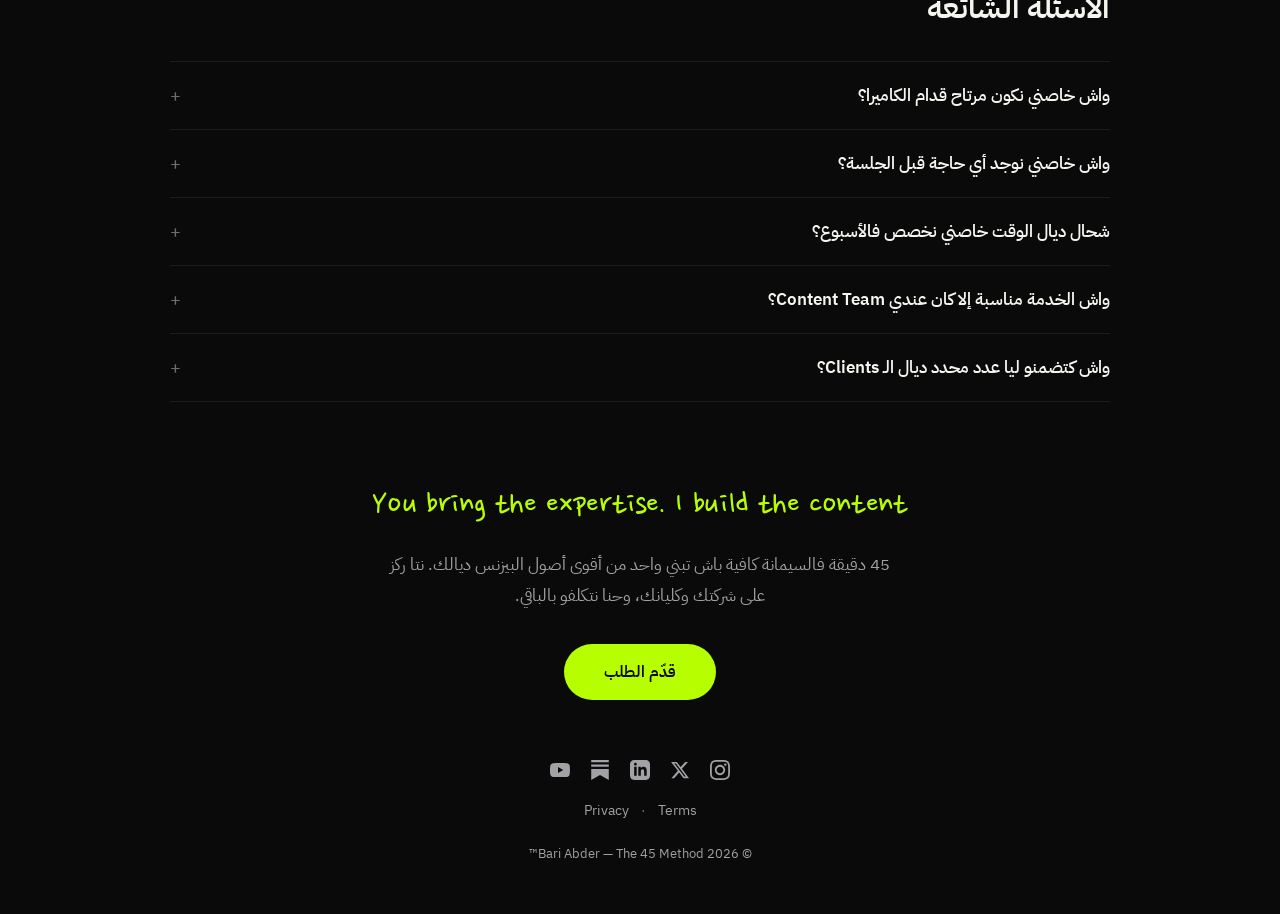
==== commit 0419cf66: "Update index.html" ====
--- a/index.html
+++ b/index.html
@@ -3,7 +3,7 @@
 <head>
   <meta charset="UTF-8">
   <meta name="viewport" content="width=device-width, initial-scale=1.0">
-  <title>Bari Abder — The 45 Method™</title>
+  <title>Bari Abder — The 45 Method</title>
   <meta name="description" content="خدمة Done-For-You متكاملة للـ Founders لتحويل 45 دقيقة أسبوعياً إلى محتوى احترافي ومستمر.">
   <link rel="canonical" href="https://www.bariabder.com/">
   <link rel="icon" type="image/png" href="https://www.bariabder.com/fav-icon.png">
@@ -586,6 +586,126 @@
       </div>
     </div>
   </section>
+  <!-- ========================================================
+       SECTION: VIRAL PROOF (Direct drop-in for anchouf.html)
+       ======================================================== -->
+  <section class="viral-section" id="viral-reels">
+    <div class="container">
+      
+      <!-- Header -->
+      <div class="section-header">
+        <span class="section-eyebrow">Proof of Distribution</span>
+        <h2>نماذج من الفيديوهات اللي <span class="headline-green">حققت انتشار</span></h2>
+        <p class="section-subtitle">
+          هذه من أكثر المقاطع نجاحاً، ليس فقط من حيث المشاهدات، بل أيضاً من حيث الإيرادات التي ساهمت في تحقيقها للشركة.
+
+ اضغط على أي مقطع للمشاهدة.
+        </p>
+
+    <!-- View Mode Switch: Clean Icons -->
+        <div class="view-toggle" role="group" aria-label="طريقة العرض">
+          <!-- Stack Button -->
+          <button type="button" id="toggleStackBtn" onclick="switchView('stack')" aria-label="عرض مكدس" title="عرض مكدس">
+            <svg viewBox="0 0 24 24">
+              <rect x="3" y="3" width="18" height="18" rx="3"></rect>
+              <path d="M7 21h10"></path>
+              <path d="M9 17h6"></path>
+            </svg>
+          </button>
+
+          <!-- Grid Button (Default Active on mobile) -->
+          <button type="button" id="toggleGridBtn" class="active" onclick="switchView('grid')" aria-label="عرض شبكي" title="عرض شبكي">
+            <svg viewBox="0 0 24 24">
+              <rect x="3" y="3" width="7" height="7" rx="1.5"></rect>
+              <rect x="14" y="3" width="7" height="7" rx="1.5"></rect>
+              <rect x="3" y="14" width="7" height="7" rx="1.5"></rect>
+              <rect x="14" y="14" width="7" height="7" rx="1.5"></rect>
+            </svg>
+          </button>
+        </div>
+      </div>
+
+      <!-- 8-Card Stack Container: Defaults to layout-grid -->
+      <div id="stackWrapper" class="viral-stack-wrapper layout-grid">
+
+        <!-- Line 1: Cards 1 to 4 -->
+        <div class="stack-row">
+          <!-- Card 1 -->
+          <a href="https://www.instagram.com/listentomocast/reel/CzmCxbLNF3N/" target="_blank" rel="noopener noreferrer" class="reel-card" id="reel-1" aria-label="شاهد الفيديو الأول على إنستغرام">
+            <img src="1.png" alt="Viral Reel Screenshot 1" onerror="this.onerror=null; this.src='https://placehold.co/450x800/181a18/b7ff00?text=1.png';" loading="lazy">
+          </a>
+
+          <!-- Card 2 -->
+          <a href="https://www.instagram.com/listentomocast/reel/C3sUO_nNaJ1/" target="_blank" rel="noopener noreferrer" class="reel-card" id="reel-2" aria-label="شاهد الفيديو الثاني على إنستغرام">
+            <img src="2.png" alt="Viral Reel Screenshot 2" onerror="this.onerror=null; this.src='https://placehold.co/450x800/111311/888888?text=2.png';" loading="lazy">
+          </a>
+
+          <!-- Card 3 -->
+          <a href="https://www.instagram.com/listentomocast/reel/C92xQi-tTWN/" target="_blank" rel="noopener noreferrer" class="reel-card" id="reel-3" aria-label="شاهد الفيديو الثالث على إنستغرام">
+            <img src="3.png" alt="Viral Reel Screenshot 3" onerror="this.onerror=null; this.src='https://placehold.co/450x800/162016/b7ff00?text=3.png';" loading="lazy">
+          </a>
+
+          <!-- Card 4 -->
+          <a href="https://www.instagram.com/listentomocast/reel/C61oQqPNBMu/" target="_blank" rel="noopener noreferrer" class="reel-card" id="reel-4" aria-label="شاهد الفيديو الرابع على إنستغرام">
+            <img src="4.png" alt="Viral Reel Screenshot 4" onerror="this.onerror=null; this.src='https://placehold.co/450x800/1c1f1c/ffffff?text=4.png';" loading="lazy">
+          </a>
+        </div>
+
+        <!-- Line 2: Cards 5 to 8 -->
+        <div class="stack-row">
+          <!-- Card 5 -->
+          <a href="https://www.instagram.com/listentomocast/reel/C2hr_ibNJGO/" target="_blank" rel="noopener noreferrer" class="reel-card" id="reel-5" aria-label="شاهد الفيديو الخامس على إنستغرام">
+            <img src="5.png" alt="Viral Reel Screenshot 5" onerror="this.onerror=null; this.src='https://placehold.co/450x800/151715/b7ff00?text=5.png';" loading="lazy">
+          </a>
+
+          <!-- Card 6 -->
+          <a href="https://www.instagram.com/listentomocast/reel/C69a12PtpEW/" target="_blank" rel="noopener noreferrer" class="reel-card" id="reel-6" aria-label="شاهد الفيديو السادس على إنستغرام">
+            <img src="6.png" alt="Viral Reel Screenshot 6" onerror="this.onerror=null; this.src='https://placehold.co/450x800/191b19/888888?text=6.png';" loading="lazy">
+          </a>
+
+          <!-- Card 7 -->
+          <a href="https://www.instagram.com/listentomocast/reel/Cya7slStvdF/" target="_blank" rel="noopener noreferrer" class="reel-card" id="reel-7" aria-label="شاهد الفيديو السابع على إنستغرام">
+            <img src="7.png" alt="Viral Reel Screenshot 7" onerror="this.onerror=null; this.src='https://placehold.co/450x800/161816/b7ff00?text=7.png';" loading="lazy">
+          </a>
+
+          <!-- Card 8 -->
+          <a href="https://www.instagram.com/listentomocast/reel/C-Qg9ZlN_tA/" target="_blank" rel="noopener noreferrer" class="reel-card" id="reel-8" aria-label="شاهد الفيديو الثامن على إنستغرام">
+            <img src="8.png" alt="Viral Reel Screenshot 8" onerror="this.onerror=null; this.src='https://placehold.co/450x800/111311/ffffff?text=8.png';" loading="lazy">
+          </a>
+        </div>
+
+      </div>
+
+    </div>
+  </section>
+
+  <!-- Interactive Logic for Viral Section View Toggle -->
+  <script>
+  function switchView(mode) {
+    const wrapper = document.getElementById('stackWrapper');
+    const btnStack = document.getElementById('toggleStackBtn');
+    const btnGrid = document.getElementById('toggleGridBtn');
+
+    if (!wrapper || !btnStack || !btnGrid) return;
+
+    if (mode === 'grid') {
+      wrapper.classList.remove('layout-stack');
+      wrapper.classList.add('layout-grid');
+      btnGrid.classList.add('active');
+      btnStack.classList.remove('active');
+    } else {
+      wrapper.classList.remove('layout-grid');
+      wrapper.classList.add('layout-stack');
+      btnStack.classList.add('active');
+      btnGrid.classList.remove('active');
+    }
+  }
+
+  // Desktop defaults to Stack; Mobile stays Grid
+  if (window.innerWidth > 640) {
+    switchView('stack');
+  }
+  </script>
 
   <!-- 04. QUESTIONS -->
   <section style="padding-bottom: 0;">
@@ -704,20 +824,1098 @@
   </footer>
 
   <!-- BOOKING MODAL -->
-  <div id="bookingModal" class="modal-backdrop">
-    <div class="modal-sheet">
-      <button type="button" onclick="closeBookingModal()" class="modal-close">إغلاق</button>
-      <div style="margin-bottom: 20px;">
-        <div style="font-weight: 600; font-size: 17px;">قدّم الطلب ديالك</div>
-        <div style="color: var(--text-muted); font-size: 14px; margin-top: 4px;">عمر الاستمارة وغادي نتواصلو معك فـ أقل من 24 ساعة.</div>
+<div id="bookingModal" class="modal-backdrop">
+  <div class="modal-sheet custom-flow-sheet">
+    <button type="button" onclick="closeBookingModal()" class="modal-close" aria-label="إغلاق">✕</button>
+
+    <!-- Progress Indicator -->
+    <div class="flow-progress-bar">
+      <div id="formProgress" class="flow-progress-fill"></div>
+    </div>
+
+    <form id="otmMultiStepForm" novalidate>
+
+      <!-- 1. معلومات التواصل -->
+      <div class="form-step active" data-step="1">
+        <span class="step-num">01 / 08</span>
+        <h3 class="step-question">كيفاش نقدرو نتواصلو معاك؟</h3>
+        
+        <div class="inputs-group">
+          <div class="input-field">
+            <label for="fullName">الاسم الكامل (Full Name) *</label>
+            <input type="text" id="fullName" name="fullName" required placeholder="مثال: أحمد">
+          </div>
+
+          <div class="input-field">
+            <label for="phone">رقم الـ WhatsApp *</label>
+            <input type="tel" id="phone" name="phone" required placeholder="0650-123456" dir="ltr">
+          </div>
+        </div>
+
+        <div class="step-nav" style="justify-content: flex-end;">
+          <button type="button" class="btn-primary" onclick="validateContactAndNext()">التالي ←</button>
+        </div>
       </div>
-      <div class="youform-wrapper" style="border-radius: 12px; overflow: hidden; background: #fff;">
-        <div data-youform-embed data-form='jdhalqcr' data-base-url='https://app.youform.com' data-width='100%' data-height='640'></div>
+
+      <!-- 2. المجال -->
+      <div class="form-step" data-step="2">
+        <span class="step-num">02 / 08</span>
+        <h3 class="step-question">شنو المجال ديالك؟</h3>
+        
+        <div class="choice-group">
+          <label class="choice-card">
+            <input type="radio" name="niche" value="Coaching / Consulting" onchange="nextStep()">
+            <span class="choice-box">
+              <span class="choice-key">A</span>
+              <span class="choice-label">Coaching / Consulting</span>
+            </span>
+          </label>
+
+          <label class="choice-card">
+            <input type="radio" name="niche" value="Finance / Business" onchange="nextStep()">
+            <span class="choice-box">
+              <span class="choice-key">B</span>
+              <span class="choice-label">Finance / Business</span>
+            </span>
+          </label>
+
+          <label class="choice-card">
+            <input type="radio" name="niche" value="E-commerce" onchange="nextStep()">
+            <span class="choice-box">
+              <span class="choice-key">C</span>
+              <span class="choice-label">E-commerce</span>
+            </span>
+          </label>
+
+          <label class="choice-card">
+            <input type="radio" name="niche" value="Education" onchange="nextStep()">
+            <span class="choice-box">
+              <span class="choice-key">D</span>
+              <span class="choice-label">Education</span>
+            </span>
+          </label>
+
+          <label class="choice-card">
+            <input type="radio" name="niche" value="Other" onchange="nextStep()">
+            <span class="choice-box">
+              <span class="choice-key">E</span>
+              <span class="choice-label">مجال آخر (Other)</span>
+            </span>
+          </label>
+        </div>
+
+        <div class="step-nav">
+          <button type="button" class="btn-step-back" onclick="prevStep()">الرجوع</button>
+        </div>
       </div>
-    </div>
+
+      <!-- 3. الحضور الحالي -->
+      <div class="form-step" data-step="3">
+        <span class="step-num">03 / 08</span>
+        <h3 class="step-question">واش عندك حالياً حضور على السوشيال ميديا؟</h3>
+        
+        <div class="choice-group">
+          <label class="choice-card">
+            <input type="radio" name="currentPresence" value="Yes, active audience" onchange="nextStep()">
+            <span class="choice-box">
+              <span class="choice-key">A</span>
+              <span class="choice-label">نعم، وعندي جمهور نشيط</span>
+            </span>
+          </label>
+
+          <label class="choice-card">
+            <input type="radio" name="currentPresence" value="Yes, irregular posting" onchange="nextStep()">
+            <span class="choice-box">
+              <span class="choice-key">B</span>
+              <span class="choice-label">نعم، ولكن النشر غير منتظم</span>
+            </span>
+          </label>
+
+          <label class="choice-card">
+            <input type="radio" name="currentPresence" value="Have accounts, no posting" onchange="nextStep()">
+            <span class="choice-box">
+              <span class="choice-key">C</span>
+              <span class="choice-label">عندي حسابات ولكن ما كننشرش</span>
+            </span>
+          </label>
+
+          <label class="choice-card">
+            <input type="radio" name="currentPresence" value="No, not started yet" onchange="nextStep()">
+            <span class="choice-box">
+              <span class="choice-key">D</span>
+              <span class="choice-label">لا، باقي ما بديتش</span>
+            </span>
+          </label>
+        </div>
+
+        <div class="step-nav">
+          <button type="button" class="btn-step-back" onclick="prevStep()">الرجوع</button>
+        </div>
+      </div>
+
+      <!-- 4. أكبر عائق -->
+      <div class="form-step" data-step="4">
+        <span class="step-num">04 / 08</span>
+        <h3 class="step-question">شنو هو أكبر عائق كيمنعك تنشر المحتوى بانتظام؟</h3>
+        
+        <div class="choice-group">
+          <label class="choice-card">
+            <input type="radio" name="biggestObstacle" value="No time" onchange="nextStep()">
+            <span class="choice-box">
+              <span class="choice-key">A</span>
+              <span class="choice-label">ما عنديش الوقت الكافي</span>
+            </span>
+          </label>
+
+          <label class="choice-card">
+            <input type="radio" name="biggestObstacle" value="Camera difficulty" onchange="nextStep()">
+            <span class="choice-box">
+              <span class="choice-key">B</span>
+              <span class="choice-label">كنلقى صعوبة فالتصوير أو الهضرة قدام الكاميرا</span>
+            </span>
+          </label>
+
+          <label class="choice-card">
+            <input type="radio" name="biggestObstacle" value="Topic ideation" onchange="nextStep()">
+            <span class="choice-box">
+              <span class="choice-key">C</span>
+              <span class="choice-label">ما عارفش على شنو نهضر</span>
+            </span>
+          </label>
+
+          <label class="choice-card">
+            <input type="radio" name="biggestObstacle" value="No clear strategy" onchange="nextStep()">
+            <span class="choice-box">
+              <span class="choice-key">D</span>
+              <span class="choice-label">ما عنديش استراتيجية واضحة للمحتوى</span>
+            </span>
+          </label>
+
+          <label class="choice-card">
+            <input type="radio" name="biggestObstacle" value="Other" onchange="nextStep()">
+            <span class="choice-box">
+              <span class="choice-key">E</span>
+              <span class="choice-label">عائق آخر (Other)</span>
+            </span>
+          </label>
+        </div>
+
+        <div class="step-nav">
+          <button type="button" class="btn-step-back" onclick="prevStep()">الرجوع</button>
+        </div>
+      </div>
+
+      <!-- 5. الهدف خلال 6 أشهر -->
+      <div class="form-step" data-step="5">
+        <span class="step-num">05 / 08</span>
+        <h3 class="step-question">شنو بغيتي تحقق بالمحتوى خلال 6 أشهر الجايين؟</h3>
+        
+        <div class="choice-group">
+          <label class="choice-card">
+            <input type="radio" name="goal" value="High quality clients" onchange="nextStep()">
+            <span class="choice-box">
+              <span class="choice-key">A</span>
+              <span class="choice-label">نجيب كليان أكثر بجودة عالية</span>
+            </span>
+          </label>
+
+          <label class="choice-card">
+            <input type="radio" name="goal" value="Grow audience" onchange="nextStep()">
+            <span class="choice-box">
+              <span class="choice-key">B</span>
+              <span class="choice-label">نكبر الحساب ديالي والجمهور</span>
+            </span>
+          </label>
+
+          <label class="choice-card">
+            <input type="radio" name="goal" value="Authority in industry" onchange="nextStep()">
+            <span class="choice-box">
+              <span class="choice-key">C</span>
+              <span class="choice-label">نبني المصداقية ونولي معروف فالمجال ديالي</span>
+            </span>
+          </label>
+
+          <label class="choice-card">
+            <input type="radio" name="goal" value="Build Personal Brand" onchange="nextStep()">
+            <span class="choice-box">
+              <span class="choice-key">D</span>
+              <span class="choice-label">نبني براند شخصي رصين (Personal Brand)</span>
+            </span>
+          </label>
+        </div>
+
+        <div class="step-nav">
+          <button type="button" class="btn-step-back" onclick="prevStep()">الرجوع</button>
+        </div>
+      </div>
+
+      <!-- 6. تخصيص 45 دقيقة -->
+      <div class="form-step" data-step="6">
+        <span class="step-num">06 / 08</span>
+        <h3 class="step-question">واش مسالي تخصص 45 دقيقة كل أسبوع لمكالمة معانا؟</h3>
+        <p class="step-hint">هادي هي المكالمة الوحيدة اللي كنستعملوها فاستخراج وصناعة المحتوى ديالك كامل.</p>
+        
+        <div class="choice-group">
+          <label class="choice-card">
+            <input type="radio" name="commitment45" value="Yes, available" onchange="nextStep()">
+            <span class="choice-box">
+              <span class="choice-key">A</span>
+              <span class="choice-label">نعم، مستعد ومسالي</span>
+            </span>
+          </label>
+
+          <label class="choice-card">
+            <input type="radio" name="commitment45" value="Need to organize time" onchange="nextStep()">
+            <span class="choice-box">
+              <span class="choice-key">B</span>
+              <span class="choice-label">خاصني نرتب وقتي ولكن ممكن</span>
+            </span>
+          </label>
+        </div>
+
+        <div class="step-nav">
+          <button type="button" class="btn-step-back" onclick="prevStep()">الرجوع</button>
+        </div>
+      </div>
+
+      <!-- 7. الميزانية (Slider تفاعلي) -->
+      <div class="form-step" data-step="7">
+        <span class="step-num">07 / 08</span>
+        <h3 class="step-question">شحال الميزانية الشهرية تقدر تخصص لنظام صناعة المحتوى بحال هادا؟</h3>
+        <p class="step-hint">حرّك المؤشر لاختيار الميزانية المناسبة ليك:</p>
+
+        <div class="slider-container">
+          <div class="slider-display">
+            <span id="budgetValue">6,000</span> <span class="currency">DH / شهر</span>
+          </div>
+          <input type="range" id="budgetSlider" name="budget" min="3000" max="15000" step="1000" value="6000" oninput="updateBudgetValue(this.value)">
+          <div class="slider-bounds">
+            <span>3,000 DH</span>
+            <span>6,000 DH</span>
+            <span>15,000+ DH</span>
+          </div>
+        </div>
+
+        <div class="step-nav space-between">
+          <button type="button" class="btn-step-back" onclick="prevStep()">الرجوع</button>
+          <button type="button" class="btn-primary" onclick="nextStep()">التالي ←</button>
+        </div>
+      </div>
+
+      <!-- 8. تاريخ البدء -->
+      <div class="form-step" data-step="8">
+        <span class="step-num">08 / 08</span>
+        <h3 class="step-question">فوقاش مستعد تبدا معانا؟</h3>
+        
+        <div class="choice-group">
+          <label class="choice-card">
+            <input type="radio" name="timeline" value="Immediately (This week)" onchange="enableSubmitButton()">
+            <span class="choice-box">
+              <span class="choice-key">A</span>
+              <span class="choice-label">مستعد دابا (هاد السيمانة)</span>
+            </span>
+          </label>
+
+          <label class="choice-card">
+            <input type="radio" name="timeline" value="Within 2-3 weeks" onchange="enableSubmitButton()">
+            <span class="choice-box">
+              <span class="choice-key">B</span>
+              <span class="choice-label">خلال الأسبوعين أو 3 أسابيع الجايين</span>
+            </span>
+          </label>
+
+          <label class="choice-card">
+            <input type="radio" name="timeline" value="Next month" onchange="enableSubmitButton()">
+            <span class="choice-box">
+              <span class="choice-key">C</span>
+              <span class="choice-label">الشهر القادم إن شاء الله</span>
+            </span>
+          </label>
+
+          <label class="choice-card">
+            <input type="radio" name="timeline" value="Just exploring" onchange="enableSubmitButton()">
+            <span class="choice-box">
+              <span class="choice-key">D</span>
+              <span class="choice-label">كنكتشف فقط الخدمة حالياً</span>
+            </span>
+          </label>
+        </div>
+
+        <div class="step-nav space-between">
+          <button type="button" class="btn-step-back" onclick="prevStep()">الرجوع</button>
+          <button type="submit" id="submitFormBtn" class="btn-primary form-submit-btn">تأكيد وإرسال الطلب</button>
+        </div>
+      </div>
+
+      <!-- THANK YOU SCREEN -->
+      <div class="form-step" id="thankYouStep">
+        <div class="thank-you-box">
+          <div class="success-checkmark">✓</div>
+          <h3 class="thank-you-title">تم استلام طلبك بنجاح!</h3>
+          <p class="thank-you-desc">
+            شكراً لك. سجلنا كل المعطيات، وغادي نتواصلو معاك عبر الـ WhatsApp فهاد الـ 24 ساعة لترتيب مكالمة استكشافية.
+          </p>
+          <button type="button" class="btn-primary" onclick="closeBookingModal()">إغلاق</button>
+        </div>
+      </div>
+
+    </form>
   </div>
-
-  <script src="https://app.youform.com/embed.js"></script>
+</div>
+
+<style>
+  .custom-flow-sheet {
+    padding: 36px 28px 28px;
+    background: #0f110f;
+    border: 1px solid var(--border);
+  }
+
+  .flow-progress-bar {
+    width: 100%;
+    height: 3px;
+    background: rgba(255, 255, 255, 0.08);
+    border-radius: 999px;
+    margin-bottom: 24px;
+    overflow: hidden;
+  }
+
+  .flow-progress-fill {
+    height: 100%;
+    width: 12.5%;
+    background: var(--lime);
+    transition: width 0.3s cubic-bezier(0.4, 0, 0.2, 1);
+  }
+
+  .form-step {
+    display: none;
+    opacity: 0;
+    transform: translateY(8px);
+    transition: opacity 0.2s ease, transform 0.2s ease;
+  }
+
+  .form-step.active {
+    display: block;
+    opacity: 1;
+    transform: translateY(0);
+  }
+
+  .step-num {
+    font-size: 13px;
+    font-weight: 600;
+    letter-spacing: 0.08em;
+    color: var(--lime);
+    display: inline-block;
+    margin-bottom: 8px;
+  }
+
+  .step-question {
+    font-size: 21px;
+    font-weight: 600;
+    line-height: 1.45;
+    color: var(--text);
+    margin-bottom: 8px;
+  }
+
+  .step-hint {
+    font-size: 14px;
+    color: var(--text-muted);
+    margin-bottom: 20px;
+  }
+
+  .choice-group {
+    display: flex;
+    flex-direction: column;
+    gap: 10px;
+  }
+
+  .choice-card input[type="radio"] {
+    position: absolute;
+    opacity: 0;
+    pointer-events: none;
+  }
+
+  .choice-box {
+    display: flex;
+    align-items: center;
+    gap: 14px;
+    padding: 13px 18px;
+    background: rgba(255, 255, 255, 0.03);
+    border: 1px solid rgba(255, 255, 255, 0.08);
+    border-radius: 12px;
+    cursor: pointer;
+    transition: all 0.15s ease;
+  }
+
+  .choice-card:hover .choice-box {
+    background: rgba(183, 255, 0, 0.04);
+    border-color: rgba(183, 255, 0, 0.3);
+    transform: translateX(-3px);
+  }
+
+  .choice-card input[type="radio"]:checked + .choice-box {
+    background: rgba(183, 255, 0, 0.08);
+    border-color: var(--lime);
+  }
+
+  .choice-key {
+    display: inline-flex;
+    align-items: center;
+    justify-content: center;
+    width: 24px;
+    height: 24px;
+    border-radius: 6px;
+    background: rgba(255, 255, 255, 0.06);
+    border: 1px solid rgba(255, 255, 255, 0.15);
+    font-size: 12px;
+    font-weight: 600;
+    color: var(--text-muted);
+    flex-shrink: 0;
+  }
+
+  .choice-card input[type="radio"]:checked + .choice-box .choice-key {
+    background: var(--lime);
+    color: #000;
+    border-color: var(--lime);
+  }
+
+  .choice-label {
+    font-size: 15px;
+    color: var(--text);
+  }
+
+  .inputs-group {
+    display: flex;
+    flex-direction: column;
+    gap: 16px;
+    margin-bottom: 8px;
+  }
+
+  .input-field {
+    display: flex;
+    flex-direction: column;
+    gap: 6px;
+  }
+
+  .input-field label {
+    font-size: 13px;
+    color: var(--text-muted);
+  }
+
+  .input-field input {
+    background: rgba(255, 255, 255, 0.04);
+    border: 1px solid rgba(255, 255, 255, 0.12);
+    border-radius: 10px;
+    padding: 12px 14px;
+    font-size: 15px;
+    color: var(--text);
+    font-family: inherit;
+    outline: none;
+    transition: border-color 0.15s ease;
+  }
+
+  .input-field input:focus {
+    border-color: var(--lime);
+  }
+
+  /* Slider Styling */
+  .slider-container {
+    padding: 24px 10px 10px;
+    text-align: center;
+  }
+
+  .slider-display {
+    font-size: 36px;
+    font-weight: 600;
+    color: var(--lime);
+    letter-spacing: -0.02em;
+    margin-bottom: 20px;
+    font-variant-numeric: tabular-nums;
+  }
+
+  .slider-display .currency {
+    font-size: 16px;
+    color: var(--text-muted);
+    font-weight: 400;
+  }
+
+  input[type="range"] {
+    -webkit-appearance: none;
+    appearance: none;
+    width: 100%;
+    height: 6px;
+    background: rgba(255, 255, 255, 0.15);
+    border-radius: 4px;
+    outline: none;
+  }
+
+  input[type="range"]::-webkit-slider-thumb {
+    -webkit-appearance: none;
+    appearance: none;
+    width: 22px;
+    height: 22px;
+    border-radius: 50%;
+    background: var(--lime);
+    cursor: pointer;
+    box-shadow: 0 0 10px rgba(183, 255, 0, 0.4);
+    transition: transform 0.1s ease;
+  }
+
+  input[type="range"]::-webkit-slider-thumb:hover {
+    transform: scale(1.15);
+  }
+
+  .slider-bounds {
+    display: flex;
+    justify-content: space-between;
+    font-size: 12px;
+    color: var(--text-dim);
+    margin-top: 14px;
+    direction: ltr;
+  }
+
+  .step-nav {
+    display: flex;
+    align-items: center;
+    margin-top: 24px;
+  }
+
+  .step-nav.space-between {
+    justify-content: space-between;
+  }
+
+  .btn-step-back {
+    background: none;
+    border: none;
+    color: var(--text-dim);
+    font-size: 14px;
+    font-family: inherit;
+    cursor: pointer;
+    padding: 8px 12px;
+  }
+
+  .btn-step-back:hover {
+    color: var(--text);
+  }
+
+  .thank-you-box {
+    text-align: center;
+    padding: 30px 10px;
+  }
+
+  .success-checkmark {
+    display: inline-flex;
+    align-items: center;
+    justify-content: center;
+    width: 58px;
+    height: 58px;
+    border-radius: 50%;
+    background: rgba(183, 255, 0, 0.12);
+    border: 2px solid var(--lime);
+    color: var(--lime);
+    font-size: 26px;
+    font-weight: bold;
+    margin-bottom: 20px;
+  }
+
+  .thank-you-title {
+    font-size: 24px;
+    font-weight: 600;
+    color: var(--text);
+    margin-bottom: 12px;
+  }
+
+  .thank-you-desc {
+    color: var(--text-muted);
+    font-size: 15px;
+    line-height: 1.8;
+    max-width: 440px;
+    margin: 0 auto 28px;
+  }
+  .container {
+      width: 100%;
+      max-width: 980px;
+      margin: 0 auto;
+      padding: 0 20px;
+    }
+
+    /* Section Typography */
+    .viral-section {
+      padding: 90px 0;
+      border-top: 1px solid var(--border);
+      border-bottom: 1px solid var(--border);
+    }
+
+    .section-header {
+      text-align: center;
+      margin-bottom: 48px;
+    }
+
+    .section-eyebrow {
+      font-size: 13px;
+      font-weight: 600;
+      letter-spacing: 0.08em;
+      color: var(--lime);
+      display: inline-block;
+      margin-bottom: 10px;
+      text-transform: uppercase;
+    }
+
+    h2 {
+      font-size: 32px;
+      font-weight: 600;
+      line-height: 1.35;
+      letter-spacing: -0.01em;
+      color: var(--text);
+      margin-bottom: 14px;
+    }
+
+    .headline-green {
+      color: var(--lime);
+    }
+
+    .section-subtitle {
+      color: var(--text-muted);
+      font-size: 16px;
+      max-width: 580px;
+      margin: 0 auto;
+      line-height: 1.8;
+    }
+
+    /* Layout Toggle: Minimal SVG Icons Only */
+    .view-toggle {
+      display: inline-flex;
+      align-items: center;
+      gap: 4px;
+      background: rgba(255, 255, 255, 0.03);
+      border: 1px solid var(--border);
+      padding: 4px;
+      border-radius: 999px;
+      margin-top: 24px;
+    }
+
+    .view-toggle button {
+      background: none;
+      border: none;
+      color: var(--text-muted);
+      display: inline-flex;
+      align-items: center;
+      justify-content: center;
+      width: 36px;
+      height: 36px;
+      border-radius: 999px;
+      cursor: pointer;
+      transition: all 0.2s ease;
+    }
+
+    .view-toggle button svg {
+      width: 18px;
+      height: 18px;
+      stroke: currentColor;
+      fill: none;
+      stroke-width: 2;
+      stroke-linecap: round;
+      stroke-linejoin: round;
+    }
+
+    .view-toggle button.active {
+      background: var(--lime);
+      color: #090A09;
+    }
+
+    .view-toggle button:not(.active):hover {
+      color: var(--text);
+      background: rgba(255, 255, 255, 0.05);
+    }
+
+    /* ========================================================
+       FAN STACK CONTAINER (8 Reels: 2 rows of 4)
+       ======================================================== */
+    .viral-stack-wrapper {
+      position: relative;
+      width: 100%;
+      display: flex;
+      flex-direction: column;
+      align-items: center;
+      gap: 10px;
+      margin: 10px 0 10px;
+    }
+
+    .stack-row {
+      position: relative;
+      display: flex;
+      justify-content: center;
+      align-items: center;
+      perspective: 1200px;
+      min-height: 380px;
+      width: 100%;
+    }
+
+    .stack-row:last-child {
+      margin-top: -30px;
+    }
+
+    /* The Stacked Card Unit */
+    .reel-card {
+      position: relative;
+      display: block;
+      width: 200px;
+      aspect-ratio: 9 / 16;
+      border-radius: 16px;
+      overflow: hidden;
+      background: var(--card-bg);
+      border: 1px solid var(--border);
+      text-decoration: none;
+      box-shadow: 0 16px 36px rgba(0, 0, 0, 0.65);
+      transition: transform 0.4s cubic-bezier(0.2, 0.9, 0.3, 1),
+                  box-shadow 0.4s cubic-bezier(0.2, 0.9, 0.3, 1),
+                  opacity 0.35s ease,
+                  border-color 0.35s ease;
+      cursor: pointer;
+      will-change: transform, box-shadow;
+      flex-shrink: 0;
+    }
+
+    /* Card Image */
+    .reel-card img {
+      width: 100%;
+      height: 100%;
+      object-fit: cover;
+      display: block;
+      border-radius: inherit;
+      background-color: #141714;
+    }
+
+    /* Subtle Dark Vignette & Play Icon */
+    .reel-card::before {
+      content: '';
+      position: absolute;
+      inset: 0;
+      border-radius: inherit;
+      background: linear-gradient(to top, rgba(0, 0, 0, 0.55) 0%, rgba(0,0,0,0.1) 40%, transparent 70%);
+      pointer-events: none;
+      opacity: 0.7;
+      transition: opacity 0.3s ease;
+      z-index: 2;
+    }
+
+    .reel-card::after {
+      content: '';
+      position: absolute;
+      bottom: 16px;
+      right: 16px;
+      width: 28px;
+      height: 28px;
+      border-radius: 50%;
+      background: rgba(0, 0, 0, 0.6) url("data:image/svg+xml,%3Csvg xmlns='http://www.w3.org/2000/svg' viewBox='0 0 24 24' fill='%23B7FF00'%3E%3Cpath d='M8 5v14l11-7z'/%3E%3C/svg%3E") no-repeat center center / 12px 12px;
+      border: 1px solid rgba(255, 255, 255, 0.15);
+      backdrop-filter: blur(4px);
+      z-index: 3;
+      transition: transform 0.25s ease, background-color 0.25s ease;
+    }
+
+    .reel-card:hover::after {
+      transform: scale(1.15);
+      background-color: #000;
+    }
+
+    .reel-card:hover::before {
+      opacity: 0.25;
+    }
+
+    /* --------------------------------------------------------
+       RESTING 4-CARD FAN PER ROW (Matching artboard fan)
+       -------------------------------------------------------- */
+  .layout-stack .reel-card {
+      margin-inline: -26px;
+    }
+
+    /* Row 1 Stack: Leftmost card on top */
+    .layout-stack #reel-1 {
+      transform: translateY(6px) rotate(-4.5deg);
+      z-index: 10;
+    }
+    .layout-stack #reel-2 {
+      transform: translateY(-2px) rotate(-1.5deg);
+      z-index: 9;
+    }
+    .layout-stack #reel-3 {
+      transform: translateY(-2px) rotate(1.5deg);
+      z-index: 8;
+    }
+    .layout-stack #reel-4 {
+      transform: translateY(6px) rotate(4.5deg);
+      z-index: 7;
+    }
+
+    /* Row 2 Stack: Leftmost card on top */
+    .layout-stack #reel-5 {
+      transform: translateY(6px) rotate(-4.5deg);
+      z-index: 6;
+    }
+    .layout-stack #reel-6 {
+      transform: translateY(-2px) rotate(-1.5deg);
+      z-index: 5;
+    }
+    .layout-stack #reel-7 {
+      transform: translateY(-2px) rotate(1.5deg);
+      z-index: 4;
+    }
+    .layout-stack #reel-8 {
+      transform: translateY(6px) rotate(4.5deg);
+      z-index: 3;
+    }
+
+    /* Hover elevation on fan stack */
+    .layout-stack .reel-card:hover {
+      transform: translateY(-26px) scale(1.06) rotate(0deg) !important;
+      z-index: 30 !important;
+      border-color: #B7FF00;
+      box-shadow: 0 24px 50px rgba(0, 0, 0, 0.9), 0 0 35px var(--lime-glow);
+    }
+
+    .layout-stack:hover .reel-card:not(:hover) {
+      opacity: 0.45;
+      transform: scale(0.97);
+      filter: blur(0.4px);
+    }
+
+    /* --------------------------------------------------------
+       GRID VIEW MODE (Compact 4 x 2 layout)
+       -------------------------------------------------------- */
+    .layout-grid {
+      display: flex !important;
+      flex-direction: column;
+      gap: 16px;
+    }
+
+    .layout-grid .stack-row {
+      display: grid !important;
+      grid-template-columns: repeat(4, 1fr);
+      gap: 16px;
+      min-height: auto;
+      perspective: none;
+      margin-top: 0 !important;
+    }
+
+    .layout-grid .reel-card {
+      width: 100%;
+      margin-left: 0 !important;
+      transform: none !important;
+      z-index: 1 !important;
+    }
+
+    .layout-grid .reel-card:hover {
+      transform: translateY(-8px) scale(1.02) !important;
+      border-color: var(--border-hover);
+      box-shadow: 0 18px 36px rgba(0, 0, 0, 0.8), 0 0 24px var(--lime-glow);
+      z-index: 5 !important;
+    }
+
+    .layout-grid:hover .reel-card:not(:hover) {
+      opacity: 0.8;
+      filter: none;
+    }
+
+    /* Responsive adjustments */
+    @media (max-width: 900px) {
+      .reel-card {
+        width: 165px;
+      }
+
+      .layout-stack .reel-card {
+        margin-left: -58px;
+      }
+
+      .stack-row {
+        min-height: 310px;
+      }
+
+      .stack-row:last-child {
+        margin-top: -20px;
+      }
+    }
+
+    @media (max-width: 640px) {
+      .viral-section {
+        padding: 60px 0;
+      }
+
+      h2 {
+        font-size: 22px;
+      }
+
+      .reel-card {
+        width: 125px;
+        border-radius: 12px;
+      }
+
+      .layout-stack .reel-card {
+        margin-left: -64px;
+      }
+
+      .stack-row {
+        min-height: 240px;
+      }
+
+      .stack-row:last-child {
+        margin-top: -15px;
+      }
+
+      .layout-grid .stack-row {
+        grid-template-columns: repeat(2, 1fr);
+        gap: 12px;
+      }
+}
+</style>
+
+<script>
+ // Google Apps Script Web App URL
+const GOOGLE_SCRIPT_URL = "https://script.google.com/macros/s/AKfycbyy6nFDFlWPLLb8iEJ6h0eoPSsmBA2YmSyCVRGNNdiPY5LUXg1iyAtEqmFqpaAyZ_MpZg/exec";
+
+let currentStep = 1;
+const totalSteps = 8;
+
+function updateProgress() {
+  const fill = document.getElementById('formProgress');
+  if (fill) {
+    fill.style.width = ((currentStep / totalSteps) * 100) + '%';
+  }
+}
+
+function showStep(stepNumber) {
+  document.querySelectorAll('.form-step').forEach(step => {
+    step.classList.remove('active');
+  });
+  const target = document.querySelector(`.form-step[data-step="${stepNumber}"]`);
+  if (target) {
+    target.classList.add('active');
+    currentStep = stepNumber;
+    updateProgress();
+  }
+}
+
+function nextStep() {
+  if (currentStep < totalSteps) {
+    setTimeout(() => {
+      showStep(currentStep + 1);
+    }, 200);
+  }
+}
+
+function prevStep() {
+  if (currentStep > 1) {
+    showStep(currentStep - 1);
+  }
+}
+
+function validateContactAndNext() {
+  const nameInput = document.getElementById('fullName');
+  const phoneInput = document.getElementById('phone');
+
+  const name = nameInput ? nameInput.value.trim() : '';
+  const rawPhone = phoneInput ? phoneInput.value.trim() : '';
+
+  if (!name) {
+    alert('عافاك دخل الاسم الكامل.');
+    return;
+  }
+
+  // Remove spaces, hyphens, and brackets
+  const cleanPhone = rawPhone.replace(/[\s\-\(\)]/g, '');
+
+  let isValid = false;
+
+  // Case 1: Starts with +212 -> requires exactly 9 digits after +212
+  if (cleanPhone.startsWith('+212')) {
+    const afterCode = cleanPhone.slice(4);
+    if (/^\d{9}$/.test(afterCode)) {
+      isValid = true;
+    }
+  } 
+  // Case 2: Starts with 00212 -> requires exactly 9 digits after 00212
+  else if (cleanPhone.startsWith('00212')) {
+    const afterCode = cleanPhone.slice(5);
+    if (/^\d{9}$/.test(afterCode)) {
+      isValid = true;
+    }
+  }
+  // Case 3: Local format starting with 0 (e.g. 06..., 07...) -> requires 10 digits total
+  else if (cleanPhone.startsWith('0')) {
+    if (/^\d{10}$/.test(cleanPhone)) {
+      isValid = true;
+    }
+  }
+
+  if (!isValid) {
+    alert('عافاك تأكد من رقم الهاتف: إذا بديتي بـ +212 خاص يكونو 9 ديال الأرقام موراها (مثال: +212 655438567) أو دخل رقم محلي (مثال: 0655438567).');
+    return;
+  }
+
+  nextStep();
+}
+
+function updateBudgetValue(val) {
+  const formatted = Number(val).toLocaleString();
+  const label = document.getElementById('budgetValue');
+  if (label) {
+    label.textContent = formatted;
+  }
+}
+
+function enableSubmitButton() {
+  // Optional trigger on last radio selection
+}
+
+// Form Submission Handler
+const formElement = document.getElementById('otmMultiStepForm');
+if (formElement) {
+  formElement.addEventListener('submit', function(e) {
+    e.preventDefault();
+
+    const submitBtn = document.getElementById('submitFormBtn');
+    if (submitBtn) {
+      submitBtn.disabled = true;
+      submitBtn.textContent = 'جاري الإرسال...';
+    }
+
+    const formData = new FormData(formElement);
+    const payload = {
+      fullName: formData.get('fullName') || '',
+      phone: formData.get('phone') || '',
+      niche: formData.get('niche') || 'N/A',
+      currentPresence: formData.get('currentPresence') || 'N/A',
+      biggestObstacle: formData.get('biggestObstacle') || 'N/A',
+      goal: formData.get('goal') || 'N/A',
+      commitment45: formData.get('commitment45') || 'N/A',
+      budget: formData.get('budget') || '6000',
+      timeline: formData.get('timeline') || 'N/A'
+    };
+
+    fetch(GOOGLE_SCRIPT_URL, {
+      method: 'POST',
+      headers: { 'Content-Type': 'text/plain;charset=utf-8' },
+      body: JSON.stringify(payload)
+    })
+    .then(res => res.json())
+    .catch(() => ({ status: 'success' }))
+    .then(() => {
+      document.querySelectorAll('.form-step').forEach(s => s.classList.remove('active'));
+      const progressBar = document.querySelector('.flow-progress-bar');
+      if (progressBar) progressBar.style.display = 'none';
+
+      const thankYou = document.getElementById('thankYouStep');
+      if (thankYou) thankYou.classList.add('active');
+      formElement.reset();
+    })
+    .finally(() => {
+      if (submitBtn) {
+        submitBtn.disabled = false;
+        submitBtn.textContent = 'تأكيد وإرسال الطلب';
+      }
+    });
+  });
+}
+</script>
 
   <script>
     // Accordion Logic
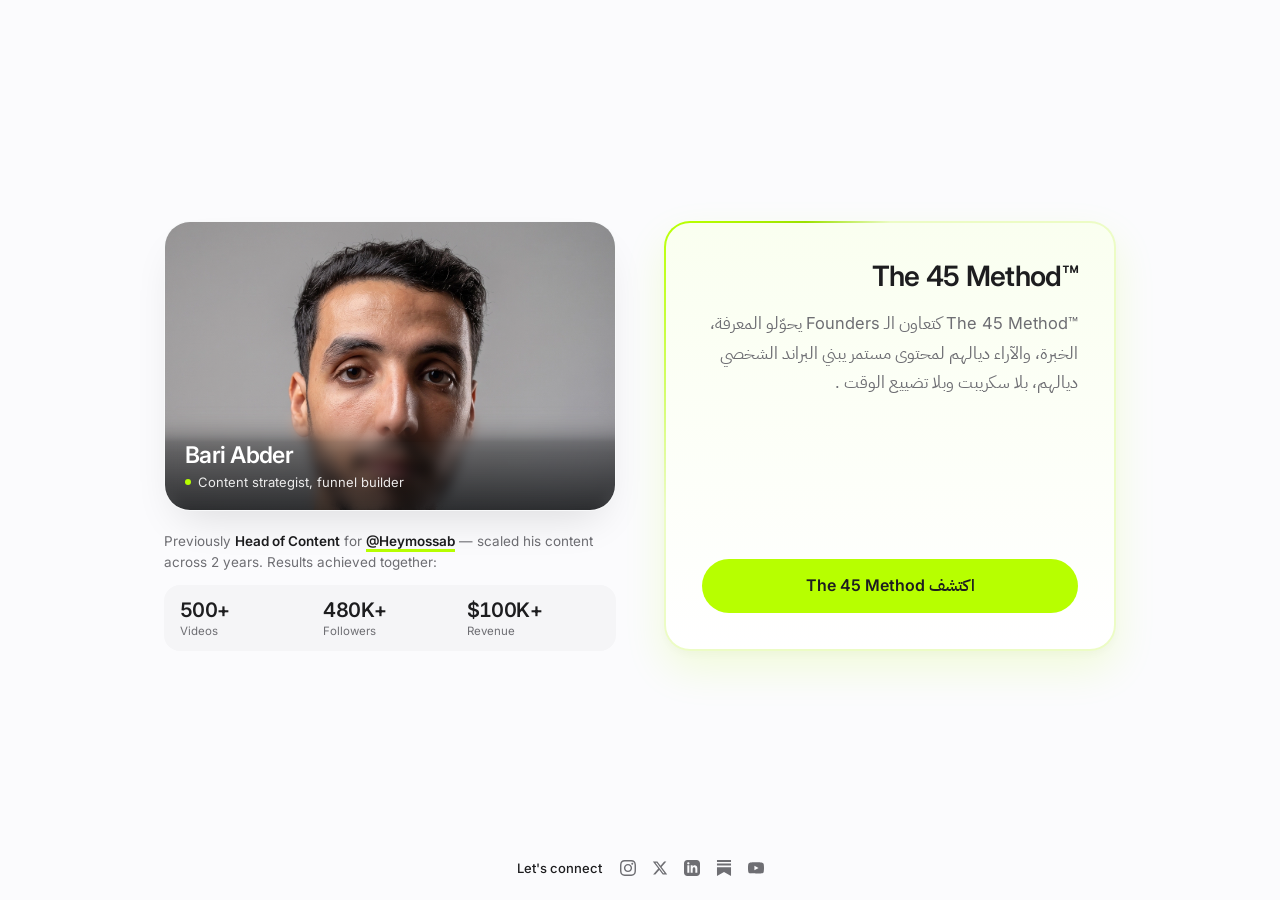
==== commit 7259d7bb: "Update index.html" ====
--- a/index.html
+++ b/index.html
@@ -1,27 +1,33 @@
 <!DOCTYPE html>
-<html lang="ar" dir="rtl" class="scroll-smooth">
+<html lang="ar" dir="rtl">
 <head>
   <meta charset="UTF-8">
   <meta name="viewport" content="width=device-width, initial-scale=1.0">
-  <title>Bari Abder — The 45 Method</title>
-  <meta name="description" content="خدمة Done-For-You متكاملة للـ Founders لتحويل 45 دقيقة أسبوعياً إلى محتوى احترافي ومستمر.">
+  <title>Bari Abder — The 45 Method™</title>
+  <meta name="description" content="Content strategist, funnel builder. The 45 Method™ helps founders turn their existing knowledge, experience, and opinions into consistent personal brand content.">
   <link rel="canonical" href="https://www.bariabder.com/">
   <link rel="icon" type="image/png" href="https://www.bariabder.com/fav-icon.png">
 
-  <!-- Typography: IBM Plex Sans Arabic & Nanum Pen Script -->
   <link rel="preconnect" href="https://fonts.googleapis.com">
   <link rel="preconnect" href="https://fonts.gstatic.com" crossorigin>
-  <link href="https://fonts.googleapis.com/css2?family=IBM+Plex+Sans+Arabic:wght@400;600&family=Nanum+Pen+Script&display=swap" rel="stylesheet">
+  <link href="https://fonts.googleapis.com/css2?family=IBM+Plex+Sans+Arabic:wght@400;500;600&family=Inter:wght@400;500;600;700&display=swap" rel="stylesheet">
 
   <style>
     :root {
-      --bg: #090A09;
-      --text: #F5F5F0;
-      --text-muted: #A1A1A6;
-      --text-dim: #6E6E73;
-      --border: rgba(255, 255, 255, 0.08);
+      --bg: #FBFBFD;
+      --surface: #FFFFFF;
+      --surface-subtle: #F5F5F7;
+      --ink: #1D1D1F;
+      --ink-muted: #6E6E73;
+      --border: rgba(0, 0, 0, 0.08);
       --lime: #B7FF00;
-      --lime-hover: #c7ff33;
+      --lime-hover: #c5ff33;
+    }
+
+    @property --border-angle {
+      syntax: "<angle>";
+      inherits: true;
+      initial-value: 0turn;
     }
 
     *, *::before, *::after {
@@ -30,1928 +36,441 @@
       padding: 0;
     }
 
-    html, body {
-      max-width: 100%;
-      overflow-x: hidden;
-    }
-
     body {
       background-color: var(--bg);
-      color: var(--text);
-      font-family: 'IBM Plex Sans Arabic', -apple-system, BlinkMacSystemFont, sans-serif;
-      font-size: 17px;
-      line-height: 1.85;
+      color: var(--ink);
+      font-family: 'IBM Plex Sans Arabic', 'Inter', -apple-system, BlinkMacSystemFont, sans-serif;
       -webkit-font-smoothing: antialiased;
       -moz-osx-font-smoothing: grayscale;
     }
 
-    .container {
+    .en {
+      font-family: 'Inter', -apple-system, BlinkMacSystemFont, sans-serif;
+      direction: ltr;
+      display: inline-block;
+    }
+
+    .shell {
+      max-width: 1000px;
+      min-height: 100dvh;
+      margin: 0 auto;
+      padding: 28px 24px 24px;
+      display: flex;
+      flex-direction: column;
+      justify-content: space-between;
+    }
+
+    /* Desktop: Locked single viewport, zero scroll */
+    @media (min-width: 861px) {
+      html, body {
+        height: 100dvh;
+        overflow: hidden;
+      }
+
+      .shell {
+        height: 100dvh;
+        padding-top: 32px;
+        padding-bottom: 24px;
+      }
+    }
+
+    /* Main Split Grid: Equal, symmetrical 50/50 columns centered vertically */
+    main {
+      margin: auto 0;
+      display: grid;
+      grid-template-columns: 1fr 1fr;
+      gap: 48px;
+      align-items: stretch;
+      direction: ltr;
+    }
+
+    /* LEFT: Portrait Card + Track Record */
+    .profile-side {
+      direction: ltr;
+      display: flex;
+      flex-direction: column;
+      justify-content: space-between;
+      gap: 20px;
+    }
+
+    .portrait-card {
+      position: relative;
       width: 100%;
-      max-width: 680px;
-      margin: 0 auto;
-      padding: 0 20px;
-    }
-
-    .container-wide {
+      height: 290px;
+      border-radius: 26px;
+      overflow: hidden;
+      background: #E8ECEF;
+      box-shadow: 0 20px 44px -16px rgba(0, 0, 0, 0.14);
+      border: 1px solid rgba(255, 255, 255, 0.7);
+    }
+
+    .portrait-card img {
       width: 100%;
-      max-width: 840px;
-      margin: 0 auto;
-      padding: 0 20px;
-    }
-
-    h1 {
-      font-size: 42px;
-      font-weight: 600;
-      line-height: 1.45;
-      letter-spacing: -0.02em;
-      color: var(--text);
-      margin-bottom: 24px;
-      word-break: break-word;
-    }
-
-    .headline-line {
+      height: 100%;
+      object-fit: cover;
+      object-position: center 20%;
       display: block;
-      white-space: nowrap;
-    }
-
-    .headline-green {
-      color: var(--lime);
-    }
-
-    .headline-highlight {
+    }
+
+    /* Bottom Blur Overlay with Name & Bio */
+    .portrait-bottom-overlay {
+      position: absolute;
+      inset: auto 0 0 0;
+      padding: 36px 20px 18px;
+      background: linear-gradient(to top, rgba(12, 14, 16, 0.78) 0%, rgba(12, 14, 16, 0.45) 55%, transparent 100%);
+      backdrop-filter: blur(6px);
+      -webkit-backdrop-filter: blur(6px);
+      mask-image: linear-gradient(to top, black 65%, transparent 100%);
+      -webkit-mask-image: linear-gradient(to top, black 65%, transparent 100%);
+      color: #FFFFFF;
+    }
+
+    .portrait-bottom-overlay h1 {
+      font-family: 'Inter', -apple-system, BlinkMacSystemFont, sans-serif;
+      font-size: 23px;
+      font-weight: 600;
+      letter-spacing: -0.025em;
+      line-height: 1.15;
+      color: #FFFFFF;
+    }
+
+    .portrait-subtitle {
+      display: inline-flex;
+      align-items: center;
+      gap: 7px;
+      margin-top: 4px;
+      font-family: 'Inter', sans-serif;
+      font-size: 13px;
+      font-weight: 400;
+      color: rgba(255, 255, 255, 0.9);
+    }
+
+    .portrait-subtitle .lime-dot {
+      width: 6px;
+      height: 6px;
+      border-radius: 50%;
+      background: var(--lime);
+      flex-shrink: 0;
+    }
+
+    /* Track Record (English) */
+    .proof-block {
+      font-family: 'Inter', -apple-system, BlinkMacSystemFont, sans-serif;
+    }
+
+    .proof-line {
+      font-size: 13.5px;
+      color: var(--ink-muted);
+      line-height: 1.55;
+      margin-bottom: 12px;
+    }
+
+    .proof-line strong {
+      color: var(--ink);
+      font-weight: 600;
+    }
+
+    .proof-line a {
+      color: var(--ink);
+      font-weight: 600;
       text-decoration: underline;
       text-decoration-color: var(--lime);
-      text-decoration-thickness: 5px;
-      text-underline-offset: 14px;
-      text-decoration-skip-ink: none;
-    }
-
-    h2 {
-      font-size: 32px;
-      font-weight: 600;
-      line-height: 1.35;
-      letter-spacing: -0.01em;
-      color: var(--text);
-      margin-bottom: 24px;
-      word-break: break-word;
-    }
-
-    p.lead {
+      text-decoration-thickness: 2.5px;
+      text-underline-offset: 3px;
+    }
+
+    .proof-line a:hover {
+      opacity: 0.8;
+    }
+
+    .stats {
+      display: grid;
+      grid-template-columns: repeat(3, 1fr);
+      gap: 10px;
+      background: var(--surface-subtle);
+      padding: 13px 16px;
+      border-radius: 16px;
+    }
+
+    .stat-val {
       font-size: 20px;
+      font-weight: 600;
+      letter-spacing: -0.03em;
+      font-variant-numeric: tabular-nums;
+      color: var(--ink);
+    }
+
+    .stat-lbl {
+      font-size: 11.5px;
+      color: var(--ink-muted);
+      margin-top: 2px;
+    }
+
+    /* RIGHT: Highlighted Service Card with Animated Stroke & Smooth 3s Shake */
+    .service-card {
+      position: relative;
+      direction: rtl;
+      display: flex;
+      flex-direction: column;
+      justify-content: space-between;
+      border-radius: 26px;
+      padding: 36px;
+      border: 2px solid transparent;
+      background:
+        linear-gradient(180deg, #FAFFF0 0%, #FFFFFF 100%) padding-box,
+        conic-gradient(
+          from var(--border-angle),
+          rgba(183, 255, 0, 0.22) 0%,
+          rgba(183, 255, 0, 0.22) 70%,
+          #B7FF00 88%,
+          #9be000 94%,
+          rgba(183, 255, 0, 0.22) 100%
+        ) border-box;
+      box-shadow: 0 18px 40px rgba(183, 255, 0, 0.14), 0 4px 12px rgba(0, 0, 0, 0.03);
+      animation:
+        spinStroke 3.6s linear infinite,
+        gentleShake 3s cubic-bezier(0.36, 0.07, 0.19, 0.97) infinite;
+      will-change: transform;
+    }
+
+    .service-card:hover {
+      animation-play-state: running, paused;
+    }
+
+    @keyframes spinStroke {
+      to {
+        --border-angle: 1turn;
+      }
+    }
+
+    @keyframes gentleShake {
+      0%, 80%, 100% {
+        transform: translate3d(0, 0, 0) rotate(0deg);
+      }
+      84% {
+        transform: translate3d(-3px, 0, 0) rotate(-0.4deg);
+      }
+      88% {
+        transform: translate3d(3px, 0, 0) rotate(0.4deg);
+      }
+      92% {
+        transform: translate3d(-2px, 0, 0) rotate(-0.25deg);
+      }
+      96% {
+        transform: translate3d(1.5px, 0, 0) rotate(0.15deg);
+      }
+    }
+
+    .service-title {
+      font-family: 'Inter', sans-serif;
+      direction: ltr;
+      text-align: right;
+      font-size: 28px;
+      font-weight: 600;
+      letter-spacing: -0.025em;
+      margin-bottom: 16px;
+      color: var(--ink);
+    }
+
+    .service-copy {
+      font-size: 16.5px;
       line-height: 1.8;
-      color: var(--text-muted);
-      margin-bottom: 0;
-    }
-
-    section {
-      padding: 100px 0;
-    }
-
-    /* Primary CTA Button */
-    .btn-primary {
+      color: var(--ink-muted);
+      margin-bottom: 28px;
+    }
+
+    .btn-cta {
       display: inline-flex;
       align-items: center;
       justify-content: center;
-      background-color: var(--lime);
-      color: #090A09;
-      font-family: inherit;
+      gap: 8px;
+      width: 100%;
+      padding: 15px 24px;
+      background: var(--lime);
+      color: var(--ink);
       font-size: 16px;
       font-weight: 600;
-      padding: 16px 40px;
-      border-radius: 9999px;
-      border: none;
-      cursor: pointer;
+      border-radius: 999px;
       text-decoration: none;
-      transition: background-color 0.15s ease, transform 0.15s ease;
-    }
-
-    .btn-primary:hover {
-      background-color: var(--lime-hover);
+      transition: transform 0.15s ease, background-color 0.15s ease;
+    }
+
+    .btn-cta:hover {
+      background: var(--lime-hover);
       transform: translateY(-1px);
     }
 
-    .btn-primary:focus-visible {
-      outline: 2px solid var(--text);
-      outline-offset: 4px;
-    }
-
-    /* Video Wrapper */
-    .video-wrapper {
-      border-radius: 20px;
-      overflow: hidden;
-      background: #000;
-      width: 100%;
-    }
-
-    /* Deliverables */
-    .deliverables-list {
-      list-style: none;
-      margin-top: 32px;
-    }
-
-    .deliverables-item {
-      padding: 24px 0;
-      border-bottom: 1px solid var(--border);
-    }
-
-    .deliverables-item:first-child {
-      border-top: 1px solid var(--border);
-    }
-
-    .deliverables-title {
-      font-size: 18px;
-      font-weight: 600;
-      color: var(--text);
-      margin-bottom: 6px;
-    }
-
-    .deliverables-desc {
-      color: var(--text-muted);
-      font-size: 16px;
-      line-height: 1.8;
-    }
-
-    /* Proof Section */
-    .proof-grid {
-      display: grid;
-      grid-template-columns: 1fr;
-      gap: 36px;
-      align-items: center;
-      margin-top: 36px;
-    }
-
-    @media (min-width: 768px) {
-      .proof-grid {
-        grid-template-columns: 280px 1fr;
-        gap: 48px;
-      }
-    }
-
-    .stats-row {
-      display: grid;
-      grid-template-columns: repeat(3, 1fr);
-      gap: 8px;
+    /* Footer pinned at the very bottom */
+    footer {
       direction: ltr;
-      padding: 24px 0;
-      margin: 24px 0;
-      border-top: 1px solid var(--border);
-      border-bottom: 1px solid var(--border);
-    }
-
-    .stats-row > div {
-      text-align: center;
-      min-width: 0;
-    }
-
-    .stat-number {
-      font-size: 30px;
-      font-weight: 600;
-      color: var(--text);
-      line-height: 1.2;
-      letter-spacing: -0.045em;
-      white-space: nowrap;
-      font-variant-numeric: tabular-nums;
-    }
-
-    .stat-label {
-      font-size: 12px;
-      font-weight: 400;
-      color: var(--text-dim);
-      margin-top: 8px;
-      letter-spacing: 0.04em;
-    }
-
-    .stat-label .headline-green {
-      color: var(--lime);
-    }
-
-    .proof-disclaimer {
-      font-size: 13px;
-      color: var(--text-dim);
-      line-height: 1.6;
-    }
-
-    /* FAQ Accordion */
-    .faq-item {
-      border-bottom: 1px solid var(--border);
-    }
-
-    .faq-item:first-child {
-      border-top: 1px solid var(--border);
-    }
-
-    .faq-trigger {
-      width: 100%;
-      text-align: right;
-      background: none;
-      border: none;
-      padding: 20px 0;
-      font-family: inherit;
-      font-size: 17px;
-      font-weight: 600;
-      color: var(--text);
-      cursor: pointer;
-      display: flex;
-      justify-content: space-between;
-      align-items: center;
-      gap: 12px;
-    }
-
-    .faq-icon {
-      font-size: 18px;
-      font-weight: 400;
-      color: var(--text-dim);
-      flex-shrink: 0;
-      user-select: none;
-    }
-
-    .faq-answer {
-      display: none;
-      padding-bottom: 20px;
-      font-size: 16px;
-      color: var(--text-muted);
-      line-height: 1.85;
-    }
-
-    .faq-item.active .faq-answer {
-      display: block;
-    }
-
-    /* Final CTA */
-    .final-cta {
-      padding: 80px 0 60px;
-      text-align: center;
-    }
-
-    .signature-headline {
-      font-family: 'Nanum Pen Script', cursive;
-      font-size: 36px;
-      font-weight: 400;
-      line-height: 1.3;
-      color: var(--text);
-      margin-bottom: 20px;
-      word-break: break-word;
-    }
-
-    /* Footer */
-    footer {
-      padding-bottom: 48px;
-      color: var(--text-muted);
-      font-size: 14px;
-      text-align: center;
-    }
-
-    .footer-container {
-      display: flex;
-      flex-direction: column;
-      align-items: center;
-      gap: 18px;
-    }
-
-    .footer-socials {
       display: flex;
       align-items: center;
       justify-content: center;
-      gap: 20px;
-      flex-wrap: wrap;
-    }
-
-    .social-link {
-      display: inline-flex;
-      align-items: center;
-      justify-content: center;
-      color: var(--text-muted);
-      transition: color 0.15s ease;
-      border-radius: 4px;
-    }
-
-    .social-link:hover {
-      color: #FFFFFF;
-    }
-
-    .social-link svg {
-      width: 20px;
-      height: 20px;
-      fill: currentColor;
-    }
-
-    .footer-legal {
+      gap: 18px;
+      padding-top: 20px;
+      font-size: 13px;
+      color: var(--ink-muted);
+    }
+
+    .connect-label {
+      font-family: 'Inter', sans-serif;
+      font-weight: 500;
+      color: var(--ink);
+      font-size: 13px;
+    }
+
+    .socials {
       display: flex;
       align-items: center;
-      justify-content: center;
-      gap: 12px;
-      font-size: 14px;
-    }
-
-    .footer-legal a {
-      color: var(--text-muted);
-      text-decoration: none;
-    }
-
-    .footer-legal a:hover {
-      color: #FFFFFF;
-    }
-
-    .footer-copy {
-      color: var(--text-muted);
-      font-size: 13px;
-    }
-
-    /* Modal */
-    .modal-backdrop {
-      position: fixed;
-      inset: 0;
-      background: rgba(0, 0, 0, 0.88);
-      z-index: 100;
-      display: flex;
-      align-items: center;
-      justify-content: center;
-      padding: 16px;
-      opacity: 0;
-      visibility: hidden;
-      transition: opacity 0.2s ease, visibility 0.2s ease;
-    }
-
-    .modal-backdrop.open {
-      opacity: 1;
-      visibility: visible;
-    }
-
-    .modal-sheet {
-      width: 100%;
-      max-width: 580px;
-      max-height: 92vh;
-      overflow-y: auto;
-      background: #111311;
-      border-radius: 20px;
-      padding: 28px 20px 20px;
-      position: relative;
-      -webkit-overflow-scrolling: touch;
-    }
-
-    .modal-close {
-      position: absolute;
-      top: 18px;
-      left: 18px;
-      background: none;
-      border: none;
-      color: var(--text-muted);
-      cursor: pointer;
-      font-size: 14px;
-      font-family: inherit;
-      padding: 6px 10px;
-    }
-
-    .modal-close:hover {
-      color: var(--text);
-    }
-
-    .youform-wrapper iframe {
-      max-height: 65vh;
-      width: 100%;
-      border: none !important;
-    }
-
-    /* --- MOBILE BREAKPOINTS --- */
-    @media (max-width: 640px) {
-      body {
-        font-size: 16px;
-      }
-
-      section {
-        padding: 60px 0;
-      }
-
-      h1 {
-        font-size: 27px;
-        line-height: 1.4;
-      }
-
-      /* Allow hero headline to wrap naturally on phones */
-      .headline-line {
-        display: inline;
-        white-space: normal;
-      }
-
-      .headline-highlight {
-        text-decoration-thickness: 3px;
-        text-underline-offset: 8px;
-      }
-
-      h2 {
+      gap: 16px;
+    }
+
+    .socials a {
+      color: var(--ink-muted);
+      display: inline-flex;
+      transition: color 0.15s ease;
+    }
+
+    .socials a:hover {
+      color: var(--ink);
+    }
+
+    .socials svg {
+      width: 16px;
+      height: 16px;
+      fill: currentColor;
+    }
+
+    /* Mobile: Stacked cleanly with generous breathing room between containers */
+    @media (max-width: 860px) {
+      .shell {
+        padding-top: 79px;
+        padding-bottom: 79px;
+        gap: 28px;
+      }
+
+      main {
+        grid-template-columns: 1fr;
+        gap: 36px;
+        margin: 0;
+      }
+
+      .portrait-card {
+        height: 270px;
+        border-radius: 22px;
+      }
+
+      .service-card {
+        padding: 24px;
+        border-radius: 22px;
+      }
+
+      .service-title {
         font-size: 22px;
-      }
-
-      p.lead {
-        font-size: 17px;
-        line-height: 1.7;
-      }
-
-      .signature-headline {
-        font-size: 24px;
-        white-space: normal;
-      }
-
-      .btn-primary {
-        width: 100%;
-        max-width: 320px;
-      }
-
-      .stat-number {
-        font-size: 24px;
-      }
-
-      .stat-label {
-        font-size: 11px;
-      }
-    }
-
-    @media (max-width: 380px) {
-      .stat-number {
-        font-size: 20px;
-      }
-      .stat-label {
-        font-size: 10px;
-      }
-      h1 {
-        font-size: 24px;
+        margin-bottom: 10px;
+      }
+
+      .service-copy {
+        font-size: 14.5px;
+        margin-bottom: 20px;
+      }
+
+      .stats {
+        padding: 12px 14px;
+      }
+
+      .stat-val {
+        font-size: 18px;
+      }
+
+      footer {
+        margin-top: auto;
+        padding-top: 20px;
+        gap: 14px;
       }
     }
   </style>
-
-  <!-- Wistia Embedded Logic -->
-  <script src="https://fast.wistia.com/player.js" async></script>
-  <script src="https://fast.wistia.com/embed/5bd1e0alqr.js" async type="module"></script>
-  <script src="https://fast.wistia.com/embed/9xo90klu92.js" async type="module"></script>
 </head>
 
 <body>
-
-  <!-- 01. HERO -->
-  <section style="padding-top: 40px; padding-bottom: 24px; text-align: center;">
-    <div class="container">
-      <h1>
-        <span class="headline-line">
-          كيفاش كنحوّلو <span class="headline-green">45 دقيقة</span> من وقتك كمؤسس
-        </span>
-        <span class="headline-line">
-          إلى <span class="headline-green">30–50 فيديو</span> كل شهر
-        </span>
-      </h1>
-      <p class="lead">
-        كنجلسو معاك 45 دقيقة فالسيمانة، كنوجهو معاك حوار بأسئلة مدروسة، وكنحوّلو خبرتك الميدانية لمحتوى احترافي بلا Scripts بلا تصنّع، وبلا صداع المونتاج.
-      </p>
-    </div>
-
-    <div class="container-wide" style="margin-top: 24px;">
-      <div class="video-wrapper">
-        <wistia-player media-id="5bd1e0alqr" aspect="1.7777777777777777"></wistia-player>
-      </div>
-
-      <div style="margin-top: 32px; text-align: center;">
-        <button type="button" onclick="openBookingModal()" class="btn-primary">قدّم الطلب</button>
-      </div>
-    </div>
-  </section>
-
-  <!-- 02. WHAT YOU GET -->
-  <section>
-    <div class="container">
-      <h2>شنو كتاخد بالضبط</h2>
-      <p style="color: var(--text-muted); margin-bottom: 24px;">
-        خدمة <span class="headline-green">Done-For-You</span> متكاملة كتستخرج الأفكار والخبرة اللي عندك وبتحولها لحضور رقمي دائم:
-      </p>
-
-      <ul class="deliverables-list">
-        <li class="deliverables-item">
-          <div class="deliverables-title">تحديد التموضع وخطة المحتوى الشهرية</div>
-          <div class="deliverables-desc">دراسة السوق والمنافسين وتحديد الزاوية الخاصة اللي غتميزك فمجالك، مع خطة أسبوعية للمواضيع.</div>
-        </li>
-        <li class="deliverables-item">
-          <div class="deliverables-title">البحث المسبق والأسئلة الاستراتيجية</div>
-          <div class="deliverables-desc">كنوجدو الأسئلة الدقيقة اللي كتستفز خبرتك وتخرج أحسن ما عندك، بلا ما تحتاج تحضر أي حاجة مسبقاً.</div>
-        </li>
-        <li class="deliverables-item">
-          <div class="deliverables-title">4 جلسات استخراج شهرياً (45 دقيقة كل جلسة)</div>
-          <div class="deliverables-desc">حوار مباشر كنقودوه معاك أسبوعياً، كتهضر فيه براحتك وكتجاوب بعفوية كأنك جالس مع كليان.</div>
-        </li>
-        <li class="deliverables-item">
-          <div class="deliverables-title">30 إلى 50 مقطع فيديو شهرياً جاهز للنشر</div>
-          <div class="deliverables-desc">استخراج أقوى اللحظات، مع مونتاج احترافي، خطوط متناسقة، نصوص الشرح، وتسليم منظم.</div>
-        </li>
-        <li class="deliverables-item">
-          <div class="deliverables-title">جلسة استراتيجية فردية وتقرير شهري للأداء</div>
-          <div class="deliverables-desc">متابعة شهرية مباشرة معايا لتحليل النتائج، تحسين الخطاب، وتوثيق أفكارك فـ Content Library دائمة للبيزنس.</div>
-        </li>
-      </ul>
-    </div>
-  </section>
-
-  <!-- 03. PROOF -->
-  <section>
-    <div class="container">
-      <h2><span class="headline-green">The 45 Method </span>فالواقع</h2>
-      <p style="color: var(--text-muted);">
-        خدمت كـ Head of Content مع رائد الأعمال HeyMossab، وشاركنا فبناء الحضور الرقمي ديالو عن طريق جلسات كنستخرجو فيها الخبرة ديالو
-      </p>
-
-      <div class="proof-grid">
-        <div style="border-radius: 16px; overflow: hidden; background: #000; width: 100%; max-width: 320px; margin: 0 auto;">
-          <wistia-player media-id="9xo90klu92" aspect="0.8"></wistia-player>
+  <div class="shell">
+
+    <!-- MAIN -->
+    <main>
+
+      <!-- LEFT: PORTRAIT CARD + TRACK RECORD -->
+      <section class="profile-side">
+        <div class="portrait-card">
+          <img src="bariabder.webp" alt="Bari Abder">
+          <div class="portrait-bottom-overlay">
+            <h1>Bari Abder</h1>
+            <div class="portrait-subtitle">
+              <span class="lime-dot"></span>
+              <span>Content strategist, funnel builder</span>
+            </div>
+          </div>
         </div>
 
-        <div>
-          <div class="stats-row">
+        <div class="proof-block">
+          <p class="proof-line">
+            Previously <strong>Head of Content</strong> for <a href="https://www.instagram.com/heymossab/" target="_blank" rel="noopener noreferrer">@Heymossab</a> — scaled his content across 2 years. Results achieved together:
+          </p>
+
+          <div class="stats">
             <div>
-              <div class="stat-number">500+</div>
-              <div class="stat-label"><span class="headline-green">Videos</span></div>
+              <div class="stat-val">500+</div>
+              <div class="stat-lbl">Videos</div>
             </div>
             <div>
-              <div class="stat-number">480K+</div>
-              <div class="stat-label"><span class="headline-green">Followers</span></div>
+              <div class="stat-val">480K+</div>
+              <div class="stat-lbl">Followers</div>
             </div>
             <div>
-              <div class="stat-number">$100K+</div>
-              <div class="stat-label"><span class="headline-green">Revenue</span></div>
+              <div class="stat-val">$100K+</div>
+              <div class="stat-lbl">Revenue</div>
             </div>
           </div>
-
-          <p style="color: var(--text-muted); font-size: 15px; margin-bottom: 16px;">
-            الدرس كان بسيط: أقوى محتوى ما كيحتاجش سكريبت مسرحي؛ كيحتاج أسئلة ذكية كتطرح على شخص خبير فمجالو، وكتخليه يعبر بثقة وصدق.
+        </div>
+      </section>
+
+      <!-- RIGHT: SERVICE + CTA -->
+      <section class="service-card">
+        <div>
+          <h2 class="service-title">The 45 Method™</h2>
+          <p class="service-copy">
+            <span class="en">The 45 Method™</span> كتعاون الـ <span class="en">Founders</span> يحوّلو المعرفة، الخبرة، والآراء ديالهم لمحتوى مستمر يبني البراند الشخصي ديالهم، بلا سكريبت وبلا تضييع الوقت .
           </p>
-          <div class="proof-disclaimer">
-            النتائج تصف مسار تجربة HeyMossab، ولا تمثل ضماناً لنتائج مماثلة.
-          </div>
         </div>
+
+        <a href="/the45method/" class="btn-cta">
+          <span>اكتشف <span class="en">The 45 Method</span></span>
+        </a>
+      </section>
+
+    </main>
+
+    <!-- FOOTER -->
+    <footer>
+      <span class="connect-label">Let's connect</span>
+      <div class="socials">
+        <a href="https://instagram.com/bariabder" target="_blank" rel="noopener noreferrer" aria-label="Instagram">
+          <svg viewBox="0 0 24 24"><path d="M12 2.163c3.204 0 3.584.012 4.85.07 3.252.148 4.771 1.691 4.919 4.919.058 1.265.069 1.645.069 4.849 0 3.205-.012 3.584-.069 4.849-.149 3.225-1.664 4.771-4.919 4.919-1.266.058-1.644.07-4.85.07-3.204 0-3.584-.012-4.849-.07-3.26-.149-4.771-1.699-4.919-4.92-.058-1.265-.07-1.644-.07-4.849 0-3.204.013-3.583.07-4.849.149-3.227 1.664-4.771 4.919-4.919 1.266-.057 1.645-.069 4.849-.069zm0-2.163c-3.259 0-3.667.014-4.947.072-4.358.2-6.78 2.618-6.98 6.98-.059 1.281-.073 1.689-.073 4.948 0 3.259.014 3.668.072 4.948.2 4.358 2.618 6.78 6.98 6.98 1.281.058 1.689.072 4.948.072 3.259 0 3.668-.014 4.948-.072 4.354-.2 6.782-2.618 6.979-6.98.059-1.28.073-1.689.073-4.948 0-3.259-.014-3.667-.072-4.947-.196-4.354-2.617-6.78-6.979-6.98-1.281-.059-1.69-.073-4.949-.073zm0 5.838c-3.403 0-6.162 2.759-6.162 6.162s2.759 6.163 6.162 6.163 6.162-2.759 6.162-6.163c0-3.403-2.759-6.162-6.162-6.162zm0 10.162c-2.209 0-4-1.79-4-4 0-2.209 1.791-4 4-4s4 1.791 4 4c0 2.21-1.791 4-4 4zm6.406-11.845c-.796 0-1.441.645-1.441 1.44s.645 1.44 1.441 1.44c.795 0 1.439-.645 1.439-1.44s-.644-1.44-1.439-1.44z"/></svg>
+        </a>
+        <a href="https://x.com/bariabder" target="_blank" rel="noopener noreferrer" aria-label="X">
+          <svg viewBox="0 0 24 24"><path d="M18.244 2.25h3.308l-7.227 8.26 8.502 11.24H16.17l-5.214-6.817L4.99 21.75H1.68l7.73-8.835L1.254 2.25H8.08l4.713 6.231zm-1.161 17.52h1.833L7.084 4.126H5.117z"/></svg>
+        </a>
+        <a href="https://linkedin.com/in/bariabder" target="_blank" rel="noopener noreferrer" aria-label="LinkedIn">
+          <svg viewBox="0 0 24 24"><path d="M19 0h-14c-2.761 0-5 2.239-5 5v14c0 2.761 2.239 5 5 5h14c2.762 0 5-2.239 5-5v-14c0-2.761-2.238-5-5-5zm-11 19h-3v-11h3v11zm-1.5-12.268c-.966 0-1.75-.79-1.75-1.764s.784-1.764 1.75-1.764 1.75.79 1.75 1.764-.783 1.764-1.75 1.764zm13.5 12.268h-3v-5.604c0-3.368-4-3.113-4 0v5.604h-3v-11h3v1.765c1.396-2.586 7-2.777 7 2.476v6.759z"/></svg>
+        </a>
+        <a href="https://bariabder.substack.com" target="_blank" rel="noopener noreferrer" aria-label="Substack">
+          <svg viewBox="0 0 24 24"><path d="M22.539 8.242H1.46V5.406h21.08v2.836zM1.46 10.812V24L12 18.11 22.54 24V10.812H1.46zM22.54 0H1.46v2.836h21.08V0z"/></svg>
+        </a>
+        <a href="https://www.youtube.com/@bariabder" target="_blank" rel="noopener noreferrer" aria-label="YouTube">
+          <svg viewBox="0 0 24 24"><path d="M23.498 6.186a3.016 3.016 0 0 0-2.122-2.136C19.505 3.5 12 3.5 12 3.5s-7.505 0-9.377.55A3.016 3.016 0 0 0 .501 6.186C0 8.057 0 12 0 12s0 3.943.501 5.814a3.016 3.016 0 0 0 2.122 2.136C4.495 20.5 12 20.5 12 20.5s7.505 0 9.376-.55a3.016 3.016 0 0 0 2.122-2.136C24 15.943 24 12 24 12s0-3.943-.502-5.814zM9.6 15.5v-7l6.3 3.5-6.3 3.5z"/></svg>
+        </a>
       </div>
-    </div>
-  </section>
-  <!-- ========================================================
-       SECTION: VIRAL PROOF (Direct drop-in for anchouf.html)
-       ======================================================== -->
-  <section class="viral-section" id="viral-reels">
-    <div class="container">
-      
-      <!-- Header -->
-      <div class="section-header">
-        <span class="section-eyebrow">Proof of Distribution</span>
-        <h2>نماذج من الفيديوهات اللي <span class="headline-green">حققت انتشار</span></h2>
-        <p class="section-subtitle">
-          هذه من أكثر المقاطع نجاحاً، ليس فقط من حيث المشاهدات، بل أيضاً من حيث الإيرادات التي ساهمت في تحقيقها للشركة.
-
- اضغط على أي مقطع للمشاهدة.
-        </p>
-
-    <!-- View Mode Switch: Clean Icons -->
-        <div class="view-toggle" role="group" aria-label="طريقة العرض">
-          <!-- Stack Button -->
-          <button type="button" id="toggleStackBtn" onclick="switchView('stack')" aria-label="عرض مكدس" title="عرض مكدس">
-            <svg viewBox="0 0 24 24">
-              <rect x="3" y="3" width="18" height="18" rx="3"></rect>
-              <path d="M7 21h10"></path>
-              <path d="M9 17h6"></path>
-            </svg>
-          </button>
-
-          <!-- Grid Button (Default Active on mobile) -->
-          <button type="button" id="toggleGridBtn" class="active" onclick="switchView('grid')" aria-label="عرض شبكي" title="عرض شبكي">
-            <svg viewBox="0 0 24 24">
-              <rect x="3" y="3" width="7" height="7" rx="1.5"></rect>
-              <rect x="14" y="3" width="7" height="7" rx="1.5"></rect>
-              <rect x="3" y="14" width="7" height="7" rx="1.5"></rect>
-              <rect x="14" y="14" width="7" height="7" rx="1.5"></rect>
-            </svg>
-          </button>
-        </div>
-      </div>
-
-      <!-- 8-Card Stack Container: Defaults to layout-grid -->
-      <div id="stackWrapper" class="viral-stack-wrapper layout-grid">
-
-        <!-- Line 1: Cards 1 to 4 -->
-        <div class="stack-row">
-          <!-- Card 1 -->
-          <a href="https://www.instagram.com/listentomocast/reel/CzmCxbLNF3N/" target="_blank" rel="noopener noreferrer" class="reel-card" id="reel-1" aria-label="شاهد الفيديو الأول على إنستغرام">
-            <img src="1.png" alt="Viral Reel Screenshot 1" onerror="this.onerror=null; this.src='https://placehold.co/450x800/181a18/b7ff00?text=1.png';" loading="lazy">
-          </a>
-
-          <!-- Card 2 -->
-          <a href="https://www.instagram.com/listentomocast/reel/C3sUO_nNaJ1/" target="_blank" rel="noopener noreferrer" class="reel-card" id="reel-2" aria-label="شاهد الفيديو الثاني على إنستغرام">
-            <img src="2.png" alt="Viral Reel Screenshot 2" onerror="this.onerror=null; this.src='https://placehold.co/450x800/111311/888888?text=2.png';" loading="lazy">
-          </a>
-
-          <!-- Card 3 -->
-          <a href="https://www.instagram.com/listentomocast/reel/C92xQi-tTWN/" target="_blank" rel="noopener noreferrer" class="reel-card" id="reel-3" aria-label="شاهد الفيديو الثالث على إنستغرام">
-            <img src="3.png" alt="Viral Reel Screenshot 3" onerror="this.onerror=null; this.src='https://placehold.co/450x800/162016/b7ff00?text=3.png';" loading="lazy">
-          </a>
-
-          <!-- Card 4 -->
-          <a href="https://www.instagram.com/listentomocast/reel/C61oQqPNBMu/" target="_blank" rel="noopener noreferrer" class="reel-card" id="reel-4" aria-label="شاهد الفيديو الرابع على إنستغرام">
-            <img src="4.png" alt="Viral Reel Screenshot 4" onerror="this.onerror=null; this.src='https://placehold.co/450x800/1c1f1c/ffffff?text=4.png';" loading="lazy">
-          </a>
-        </div>
-
-        <!-- Line 2: Cards 5 to 8 -->
-        <div class="stack-row">
-          <!-- Card 5 -->
-          <a href="https://www.instagram.com/listentomocast/reel/C2hr_ibNJGO/" target="_blank" rel="noopener noreferrer" class="reel-card" id="reel-5" aria-label="شاهد الفيديو الخامس على إنستغرام">
-            <img src="5.png" alt="Viral Reel Screenshot 5" onerror="this.onerror=null; this.src='https://placehold.co/450x800/151715/b7ff00?text=5.png';" loading="lazy">
-          </a>
-
-          <!-- Card 6 -->
-          <a href="https://www.instagram.com/listentomocast/reel/C69a12PtpEW/" target="_blank" rel="noopener noreferrer" class="reel-card" id="reel-6" aria-label="شاهد الفيديو السادس على إنستغرام">
-            <img src="6.png" alt="Viral Reel Screenshot 6" onerror="this.onerror=null; this.src='https://placehold.co/450x800/191b19/888888?text=6.png';" loading="lazy">
-          </a>
-
-          <!-- Card 7 -->
-          <a href="https://www.instagram.com/listentomocast/reel/Cya7slStvdF/" target="_blank" rel="noopener noreferrer" class="reel-card" id="reel-7" aria-label="شاهد الفيديو السابع على إنستغرام">
-            <img src="7.png" alt="Viral Reel Screenshot 7" onerror="this.onerror=null; this.src='https://placehold.co/450x800/161816/b7ff00?text=7.png';" loading="lazy">
-          </a>
-
-          <!-- Card 8 -->
-          <a href="https://www.instagram.com/listentomocast/reel/C-Qg9ZlN_tA/" target="_blank" rel="noopener noreferrer" class="reel-card" id="reel-8" aria-label="شاهد الفيديو الثامن على إنستغرام">
-            <img src="8.png" alt="Viral Reel Screenshot 8" onerror="this.onerror=null; this.src='https://placehold.co/450x800/111311/ffffff?text=8.png';" loading="lazy">
-          </a>
-        </div>
-
-      </div>
-
-    </div>
-  </section>
-
-  <!-- Interactive Logic for Viral Section View Toggle -->
-  <script>
-  function switchView(mode) {
-    const wrapper = document.getElementById('stackWrapper');
-    const btnStack = document.getElementById('toggleStackBtn');
-    const btnGrid = document.getElementById('toggleGridBtn');
-
-    if (!wrapper || !btnStack || !btnGrid) return;
-
-    if (mode === 'grid') {
-      wrapper.classList.remove('layout-stack');
-      wrapper.classList.add('layout-grid');
-      btnGrid.classList.add('active');
-      btnStack.classList.remove('active');
-    } else {
-      wrapper.classList.remove('layout-grid');
-      wrapper.classList.add('layout-stack');
-      btnStack.classList.add('active');
-      btnGrid.classList.remove('active');
-    }
-  }
-
-  // Desktop defaults to Stack; Mobile stays Grid
-  if (window.innerWidth > 640) {
-    switchView('stack');
-  }
-  </script>
-
-  <!-- 04. QUESTIONS -->
-  <section style="padding-bottom: 0;">
-    <div class="container">
-      <h2>الأسئلة الشائعة</h2>
-
-      <div class="faq-accordion" style="margin-top: 32px;">
-        <div class="faq-item">
-          <button type="button" class="faq-trigger">
-            <span>واش خاصني نكون مرتاح قدام الكاميرا؟</span>
-            <span class="faq-icon">+</span>
-          </button>
-          <div class="faq-answer">
-            لا. السيستيم تصاوب خصيصاً باش ما تحتاجش تمثل أو تحفظ سكريبتات. حنا كنقودو الحوار معاك بأسئلة مركزة، ونتا كتجاوب بطبيعتك كأنك كتشرح لكليان قدامك.
-          </div>
-        </div>
-
-        <div class="faq-item">
-          <button type="button" class="faq-trigger">
-            <span>واش خاصني نوجد أي حاجة قبل الجلسة؟</span>
-            <span class="faq-icon">+</span>
-          </button>
-          <div class="faq-answer">
-            نهائياً. حنا كنتكلفو بالبحث المسبق وتحضير المواضيع والأسئلة الاستراتيجية. نتا كتدخل للمكالمة ببال مرتاح باش تشارك خبرتك فقط.
-          </div>
-        </div>
-
-        <div class="faq-item">
-          <button type="button" class="faq-trigger">
-            <span>شحال ديال الوقت خاصني نخصص فالأسبوع؟</span>
-            <span class="faq-icon">+</span>
-          </button>
-          <div class="faq-answer">
-            45 دقيقة فقط فالسيمانة لمكالمة الاستخراج (أي 3 ساعات فالشهر كامل)، وحنا كنتكلفو بالإنتاج، المونتاج والتسليم الكامل.
-          </div>
-        </div>
-
-        <div class="faq-item">
-          <button type="button" class="faq-trigger">
-            <span>واش الخدمة مناسبة إلا كان عندي Content Team؟</span>
-            <span class="faq-icon">+</span>
-          </button>
-          <div class="faq-answer">
-            نعم. نقدرو نخدمو مع الفريق ديالك؛ كنتكلفو بالاستراتيجية وبجلسات استخراج المحتوى وصياغة الأفكار، وفريقك يكمل مراحل النشر والجدولة.
-          </div>
-        </div>
-
-        <div class="faq-item">
-          <button type="button" class="faq-trigger">
-            <span>واش كتضمنو ليا عدد محدد ديال الـ Clients؟</span>
-            <span class="faq-icon">+</span>
-          </button>
-          <div class="faq-answer">
-            ما كنبيعوش أوهام: ما كنضمنوش رقم إيرادات معين. اللي كنقدمو ليك هو System منظم كيبني حضور رقمي رصين، Positioning حاد فالسوق، ومحتوى كيخلي جمهورك يفهم قيمتك ويثق فخدمتك.
-          </div>
-        </div>
-      </div>
-    </div>
-  </section>
-
-  <!-- FINAL CTA -->
-  <section class="final-cta">
-    <div class="container">
-      <h2 class="signature-headline">
-        <span class="headline-green">You bring the expertise. I build the content </span>
-      </h2>
-      <p style="color: var(--text-muted); max-width: 520px; margin: 0 auto 32px;">
-        45 دقيقة فالسيمانة كافية باش تبني واحد من أقوى أصول البيزنس ديالك. نتا ركز على شركتك وكليانك، وحنا نتكلفو بالباقي.
-      </p>
-      <button type="button" onclick="openBookingModal()" class="btn-primary">قدّم الطلب</button>
-    </div>
-  </section>
-
-  <!-- FOOTER -->
-  <footer>
-    <div class="container footer-container">
-      <div class="footer-socials">
-        <!-- Instagram -->
-        <a href="https://instagram.com/bariabder" target="_blank" rel="noopener noreferrer" class="social-link" aria-label="Instagram">
-          <svg viewBox="0 0 24 24" aria-hidden="true"><path d="M12 2.163c3.204 0 3.584.012 4.85.07 3.252.148 4.771 1.691 4.919 4.919.058 1.265.069 1.645.069 4.849 0 3.205-.012 3.584-.069 4.849-.149 3.225-1.664 4.771-4.919 4.919-1.266.058-1.644.07-4.85.07-3.204 0-3.584-.012-4.849-.07-3.26-.149-4.771-1.699-4.919-4.92-.058-1.265-.07-1.644-.07-4.849 0-3.204.013-3.583.07-4.849.149-3.227 1.664-4.771 4.919-4.919 1.266-.057 1.645-.069 4.849-.069zm0-2.163c-3.259 0-3.667.014-4.947.072-4.358.2-6.78 2.618-6.98 6.98-.059 1.281-.073 1.689-.073 4.948 0 3.259.014 3.668.072 4.948.2 4.358 2.618 6.78 6.98 6.98 1.281.058 1.689.072 4.948.072 3.259 0 3.668-.014 4.948-.072 4.354-.2 6.782-2.618 6.979-6.98.059-1.28.073-1.689.073-4.948 0-3.259-.014-3.667-.072-4.947-.196-4.354-2.617-6.78-6.979-6.98-1.281-.059-1.69-.073-4.949-.073zm0 5.838c-3.403 0-6.162 2.759-6.162 6.162s2.759 6.163 6.162 6.163 6.162-2.759 6.162-6.163c0-3.403-2.759-6.162-6.162-6.162zm0 10.162c-2.209 0-4-1.79-4-4 0-2.209 1.791-4 4-4s4 1.791 4 4c0 2.21-1.791 4-4 4zm6.406-11.845c-.796 0-1.441.645-1.441 1.44s.645 1.44 1.441 1.44c.795 0 1.439-.645 1.439-1.44s-.644-1.44-1.439-1.44z"/></svg>
-        </a>
-
-        <!-- X (Twitter) -->
-        <a href="https://x.com/bariabder" target="_blank" rel="noopener noreferrer" class="social-link" aria-label="X">
-          <svg viewBox="0 0 24 24" aria-hidden="true"><path d="M18.244 2.25h3.308l-7.227 8.26 8.502 11.24H16.17l-5.214-6.817L4.99 21.75H1.68l7.73-8.835L1.254 2.25H8.08l4.713 6.231zm-1.161 17.52h1.833L7.084 4.126H5.117z"/></svg>
-        </a>
-
-        <!-- LinkedIn -->
-        <a href="https://linkedin.com/in/bariabder" target="_blank" rel="noopener noreferrer" class="social-link" aria-label="LinkedIn">
-          <svg viewBox="0 0 24 24" aria-hidden="true"><path d="M19 0h-14c-2.761 0-5 2.239-5 5v14c0 2.761 2.239 5 5 5h14c2.762 0 5-2.239 5-5v-14c0-2.761-2.238-5-5-5zm-11 19h-3v-11h3v11zm-1.5-12.268c-.966 0-1.75-.79-1.75-1.764s.784-1.764 1.75-1.764 1.75.79 1.75 1.764-.783 1.764-1.75 1.764zm13.5 12.268h-3v-5.604c0-3.368-4-3.113-4 0v5.604h-3v-11h3v1.765c1.396-2.586 7-2.777 7 2.476v6.759z"/></svg>
-        </a>
-
-        <!-- Substack -->
-        <a href="https://bariabder.substack.com" target="_blank" rel="noopener noreferrer" class="social-link" aria-label="Substack">
-          <svg viewBox="0 0 24 24" aria-hidden="true"><path d="M22.539 8.242H1.46V5.406h21.08v2.836zM1.46 10.812V24L12 18.11 22.54 24V10.812H1.46zM22.54 0H1.46v2.836h21.08V0z"/></svg>
-        </a>
-
-        <!-- YouTube -->
-        <a href="https://www.youtube.com/@bariabder" target="_blank" rel="noopener noreferrer" class="social-link" aria-label="YouTube">
-          <svg viewBox="0 0 24 24" aria-hidden="true">
-            <path d="M23.498 6.186a3.016 3.016 0 0 0-2.122-2.136C19.505 3.5 12 3.5 12 3.5s-7.505 0-9.377.55A3.016 3.016 0 0 0 .501 6.186C0 8.057 0 12 0 12s0 3.943.501 5.814a3.016 3.016 0 0 0 2.122 2.136C4.495 20.5 12 20.5 12 20.5s7.505 0 9.376-.55a3.016 3.016 0 0 0 2.122-2.136C24 15.943 24 12 24 12s0-3.943-.502-5.814zM9.6 15.5v-7l6.3 3.5-6.3 3.5z"/>
-          </svg>
-        </a>
-      </div>
-
-      <div class="footer-legal">
-        <a href="https://www.bariabder.com/Terms-of-Service">Terms</a>
-        <span style="color: var(--text-dim); user-select: none;">·</span>
-        <a href="https://www.bariabder.com/privacy">Privacy</a>
-      </div>
-
-      <div class="footer-copy">
-        © 2026 Bari Abder — The 45 Method™
-      </div>
-    </div>
-  </footer>
-
-  <!-- BOOKING MODAL -->
-<div id="bookingModal" class="modal-backdrop">
-  <div class="modal-sheet custom-flow-sheet">
-    <button type="button" onclick="closeBookingModal()" class="modal-close" aria-label="إغلاق">✕</button>
-
-    <!-- Progress Indicator -->
-    <div class="flow-progress-bar">
-      <div id="formProgress" class="flow-progress-fill"></div>
-    </div>
-
-    <form id="otmMultiStepForm" novalidate>
-
-      <!-- 1. معلومات التواصل -->
-      <div class="form-step active" data-step="1">
-        <span class="step-num">01 / 08</span>
-        <h3 class="step-question">كيفاش نقدرو نتواصلو معاك؟</h3>
-        
-        <div class="inputs-group">
-          <div class="input-field">
-            <label for="fullName">الاسم الكامل (Full Name) *</label>
-            <input type="text" id="fullName" name="fullName" required placeholder="مثال: أحمد">
-          </div>
-
-          <div class="input-field">
-            <label for="phone">رقم الـ WhatsApp *</label>
-            <input type="tel" id="phone" name="phone" required placeholder="0650-123456" dir="ltr">
-          </div>
-        </div>
-
-        <div class="step-nav" style="justify-content: flex-end;">
-          <button type="button" class="btn-primary" onclick="validateContactAndNext()">التالي ←</button>
-        </div>
-      </div>
-
-      <!-- 2. المجال -->
-      <div class="form-step" data-step="2">
-        <span class="step-num">02 / 08</span>
-        <h3 class="step-question">شنو المجال ديالك؟</h3>
-        
-        <div class="choice-group">
-          <label class="choice-card">
-            <input type="radio" name="niche" value="Coaching / Consulting" onchange="nextStep()">
-            <span class="choice-box">
-              <span class="choice-key">A</span>
-              <span class="choice-label">Coaching / Consulting</span>
-            </span>
-          </label>
-
-          <label class="choice-card">
-            <input type="radio" name="niche" value="Finance / Business" onchange="nextStep()">
-            <span class="choice-box">
-              <span class="choice-key">B</span>
-              <span class="choice-label">Finance / Business</span>
-            </span>
-          </label>
-
-          <label class="choice-card">
-            <input type="radio" name="niche" value="E-commerce" onchange="nextStep()">
-            <span class="choice-box">
-              <span class="choice-key">C</span>
-              <span class="choice-label">E-commerce</span>
-            </span>
-          </label>
-
-          <label class="choice-card">
-            <input type="radio" name="niche" value="Education" onchange="nextStep()">
-            <span class="choice-box">
-              <span class="choice-key">D</span>
-              <span class="choice-label">Education</span>
-            </span>
-          </label>
-
-          <label class="choice-card">
-            <input type="radio" name="niche" value="Other" onchange="nextStep()">
-            <span class="choice-box">
-              <span class="choice-key">E</span>
-              <span class="choice-label">مجال آخر (Other)</span>
-            </span>
-          </label>
-        </div>
-
-        <div class="step-nav">
-          <button type="button" class="btn-step-back" onclick="prevStep()">الرجوع</button>
-        </div>
-      </div>
-
-      <!-- 3. الحضور الحالي -->
-      <div class="form-step" data-step="3">
-        <span class="step-num">03 / 08</span>
-        <h3 class="step-question">واش عندك حالياً حضور على السوشيال ميديا؟</h3>
-        
-        <div class="choice-group">
-          <label class="choice-card">
-            <input type="radio" name="currentPresence" value="Yes, active audience" onchange="nextStep()">
-            <span class="choice-box">
-              <span class="choice-key">A</span>
-              <span class="choice-label">نعم، وعندي جمهور نشيط</span>
-            </span>
-          </label>
-
-          <label class="choice-card">
-            <input type="radio" name="currentPresence" value="Yes, irregular posting" onchange="nextStep()">
-            <span class="choice-box">
-              <span class="choice-key">B</span>
-              <span class="choice-label">نعم، ولكن النشر غير منتظم</span>
-            </span>
-          </label>
-
-          <label class="choice-card">
-            <input type="radio" name="currentPresence" value="Have accounts, no posting" onchange="nextStep()">
-            <span class="choice-box">
-              <span class="choice-key">C</span>
-              <span class="choice-label">عندي حسابات ولكن ما كننشرش</span>
-            </span>
-          </label>
-
-          <label class="choice-card">
-            <input type="radio" name="currentPresence" value="No, not started yet" onchange="nextStep()">
-            <span class="choice-box">
-              <span class="choice-key">D</span>
-              <span class="choice-label">لا، باقي ما بديتش</span>
-            </span>
-          </label>
-        </div>
-
-        <div class="step-nav">
-          <button type="button" class="btn-step-back" onclick="prevStep()">الرجوع</button>
-        </div>
-      </div>
-
-      <!-- 4. أكبر عائق -->
-      <div class="form-step" data-step="4">
-        <span class="step-num">04 / 08</span>
-        <h3 class="step-question">شنو هو أكبر عائق كيمنعك تنشر المحتوى بانتظام؟</h3>
-        
-        <div class="choice-group">
-          <label class="choice-card">
-            <input type="radio" name="biggestObstacle" value="No time" onchange="nextStep()">
-            <span class="choice-box">
-              <span class="choice-key">A</span>
-              <span class="choice-label">ما عنديش الوقت الكافي</span>
-            </span>
-          </label>
-
-          <label class="choice-card">
-            <input type="radio" name="biggestObstacle" value="Camera difficulty" onchange="nextStep()">
-            <span class="choice-box">
-              <span class="choice-key">B</span>
-              <span class="choice-label">كنلقى صعوبة فالتصوير أو الهضرة قدام الكاميرا</span>
-            </span>
-          </label>
-
-          <label class="choice-card">
-            <input type="radio" name="biggestObstacle" value="Topic ideation" onchange="nextStep()">
-            <span class="choice-box">
-              <span class="choice-key">C</span>
-              <span class="choice-label">ما عارفش على شنو نهضر</span>
-            </span>
-          </label>
-
-          <label class="choice-card">
-            <input type="radio" name="biggestObstacle" value="No clear strategy" onchange="nextStep()">
-            <span class="choice-box">
-              <span class="choice-key">D</span>
-              <span class="choice-label">ما عنديش استراتيجية واضحة للمحتوى</span>
-            </span>
-          </label>
-
-          <label class="choice-card">
-            <input type="radio" name="biggestObstacle" value="Other" onchange="nextStep()">
-            <span class="choice-box">
-              <span class="choice-key">E</span>
-              <span class="choice-label">عائق آخر (Other)</span>
-            </span>
-          </label>
-        </div>
-
-        <div class="step-nav">
-          <button type="button" class="btn-step-back" onclick="prevStep()">الرجوع</button>
-        </div>
-      </div>
-
-      <!-- 5. الهدف خلال 6 أشهر -->
-      <div class="form-step" data-step="5">
-        <span class="step-num">05 / 08</span>
-        <h3 class="step-question">شنو بغيتي تحقق بالمحتوى خلال 6 أشهر الجايين؟</h3>
-        
-        <div class="choice-group">
-          <label class="choice-card">
-            <input type="radio" name="goal" value="High quality clients" onchange="nextStep()">
-            <span class="choice-box">
-              <span class="choice-key">A</span>
-              <span class="choice-label">نجيب كليان أكثر بجودة عالية</span>
-            </span>
-          </label>
-
-          <label class="choice-card">
-            <input type="radio" name="goal" value="Grow audience" onchange="nextStep()">
-            <span class="choice-box">
-              <span class="choice-key">B</span>
-              <span class="choice-label">نكبر الحساب ديالي والجمهور</span>
-            </span>
-          </label>
-
-          <label class="choice-card">
-            <input type="radio" name="goal" value="Authority in industry" onchange="nextStep()">
-            <span class="choice-box">
-              <span class="choice-key">C</span>
-              <span class="choice-label">نبني المصداقية ونولي معروف فالمجال ديالي</span>
-            </span>
-          </label>
-
-          <label class="choice-card">
-            <input type="radio" name="goal" value="Build Personal Brand" onchange="nextStep()">
-            <span class="choice-box">
-              <span class="choice-key">D</span>
-              <span class="choice-label">نبني براند شخصي رصين (Personal Brand)</span>
-            </span>
-          </label>
-        </div>
-
-        <div class="step-nav">
-          <button type="button" class="btn-step-back" onclick="prevStep()">الرجوع</button>
-        </div>
-      </div>
-
-      <!-- 6. تخصيص 45 دقيقة -->
-      <div class="form-step" data-step="6">
-        <span class="step-num">06 / 08</span>
-        <h3 class="step-question">واش مسالي تخصص 45 دقيقة كل أسبوع لمكالمة معانا؟</h3>
-        <p class="step-hint">هادي هي المكالمة الوحيدة اللي كنستعملوها فاستخراج وصناعة المحتوى ديالك كامل.</p>
-        
-        <div class="choice-group">
-          <label class="choice-card">
-            <input type="radio" name="commitment45" value="Yes, available" onchange="nextStep()">
-            <span class="choice-box">
-              <span class="choice-key">A</span>
-              <span class="choice-label">نعم، مستعد ومسالي</span>
-            </span>
-          </label>
-
-          <label class="choice-card">
-            <input type="radio" name="commitment45" value="Need to organize time" onchange="nextStep()">
-            <span class="choice-box">
-              <span class="choice-key">B</span>
-              <span class="choice-label">خاصني نرتب وقتي ولكن ممكن</span>
-            </span>
-          </label>
-        </div>
-
-        <div class="step-nav">
-          <button type="button" class="btn-step-back" onclick="prevStep()">الرجوع</button>
-        </div>
-      </div>
-
-      <!-- 7. الميزانية (Slider تفاعلي) -->
-      <div class="form-step" data-step="7">
-        <span class="step-num">07 / 08</span>
-        <h3 class="step-question">شحال الميزانية الشهرية تقدر تخصص لنظام صناعة المحتوى بحال هادا؟</h3>
-        <p class="step-hint">حرّك المؤشر لاختيار الميزانية المناسبة ليك:</p>
-
-        <div class="slider-container">
-          <div class="slider-display">
-            <span id="budgetValue">6,000</span> <span class="currency">DH / شهر</span>
-          </div>
-          <input type="range" id="budgetSlider" name="budget" min="3000" max="15000" step="1000" value="6000" oninput="updateBudgetValue(this.value)">
-          <div class="slider-bounds">
-            <span>3,000 DH</span>
-            <span>6,000 DH</span>
-            <span>15,000+ DH</span>
-          </div>
-        </div>
-
-        <div class="step-nav space-between">
-          <button type="button" class="btn-step-back" onclick="prevStep()">الرجوع</button>
-          <button type="button" class="btn-primary" onclick="nextStep()">التالي ←</button>
-        </div>
-      </div>
-
-      <!-- 8. تاريخ البدء -->
-      <div class="form-step" data-step="8">
-        <span class="step-num">08 / 08</span>
-        <h3 class="step-question">فوقاش مستعد تبدا معانا؟</h3>
-        
-        <div class="choice-group">
-          <label class="choice-card">
-            <input type="radio" name="timeline" value="Immediately (This week)" onchange="enableSubmitButton()">
-            <span class="choice-box">
-              <span class="choice-key">A</span>
-              <span class="choice-label">مستعد دابا (هاد السيمانة)</span>
-            </span>
-          </label>
-
-          <label class="choice-card">
-            <input type="radio" name="timeline" value="Within 2-3 weeks" onchange="enableSubmitButton()">
-            <span class="choice-box">
-              <span class="choice-key">B</span>
-              <span class="choice-label">خلال الأسبوعين أو 3 أسابيع الجايين</span>
-            </span>
-          </label>
-
-          <label class="choice-card">
-            <input type="radio" name="timeline" value="Next month" onchange="enableSubmitButton()">
-            <span class="choice-box">
-              <span class="choice-key">C</span>
-              <span class="choice-label">الشهر القادم إن شاء الله</span>
-            </span>
-          </label>
-
-          <label class="choice-card">
-            <input type="radio" name="timeline" value="Just exploring" onchange="enableSubmitButton()">
-            <span class="choice-box">
-              <span class="choice-key">D</span>
-              <span class="choice-label">كنكتشف فقط الخدمة حالياً</span>
-            </span>
-          </label>
-        </div>
-
-        <div class="step-nav space-between">
-          <button type="button" class="btn-step-back" onclick="prevStep()">الرجوع</button>
-          <button type="submit" id="submitFormBtn" class="btn-primary form-submit-btn">تأكيد وإرسال الطلب</button>
-        </div>
-      </div>
-
-      <!-- THANK YOU SCREEN -->
-      <div class="form-step" id="thankYouStep">
-        <div class="thank-you-box">
-          <div class="success-checkmark">✓</div>
-          <h3 class="thank-you-title">تم استلام طلبك بنجاح!</h3>
-          <p class="thank-you-desc">
-            شكراً لك. سجلنا كل المعطيات، وغادي نتواصلو معاك عبر الـ WhatsApp فهاد الـ 24 ساعة لترتيب مكالمة استكشافية.
-          </p>
-          <button type="button" class="btn-primary" onclick="closeBookingModal()">إغلاق</button>
-        </div>
-      </div>
-
-    </form>
+    </footer>
+
   </div>
-</div>
-
-<style>
-  .custom-flow-sheet {
-    padding: 36px 28px 28px;
-    background: #0f110f;
-    border: 1px solid var(--border);
-  }
-
-  .flow-progress-bar {
-    width: 100%;
-    height: 3px;
-    background: rgba(255, 255, 255, 0.08);
-    border-radius: 999px;
-    margin-bottom: 24px;
-    overflow: hidden;
-  }
-
-  .flow-progress-fill {
-    height: 100%;
-    width: 12.5%;
-    background: var(--lime);
-    transition: width 0.3s cubic-bezier(0.4, 0, 0.2, 1);
-  }
-
-  .form-step {
-    display: none;
-    opacity: 0;
-    transform: translateY(8px);
-    transition: opacity 0.2s ease, transform 0.2s ease;
-  }
-
-  .form-step.active {
-    display: block;
-    opacity: 1;
-    transform: translateY(0);
-  }
-
-  .step-num {
-    font-size: 13px;
-    font-weight: 600;
-    letter-spacing: 0.08em;
-    color: var(--lime);
-    display: inline-block;
-    margin-bottom: 8px;
-  }
-
-  .step-question {
-    font-size: 21px;
-    font-weight: 600;
-    line-height: 1.45;
-    color: var(--text);
-    margin-bottom: 8px;
-  }
-
-  .step-hint {
-    font-size: 14px;
-    color: var(--text-muted);
-    margin-bottom: 20px;
-  }
-
-  .choice-group {
-    display: flex;
-    flex-direction: column;
-    gap: 10px;
-  }
-
-  .choice-card input[type="radio"] {
-    position: absolute;
-    opacity: 0;
-    pointer-events: none;
-  }
-
-  .choice-box {
-    display: flex;
-    align-items: center;
-    gap: 14px;
-    padding: 13px 18px;
-    background: rgba(255, 255, 255, 0.03);
-    border: 1px solid rgba(255, 255, 255, 0.08);
-    border-radius: 12px;
-    cursor: pointer;
-    transition: all 0.15s ease;
-  }
-
-  .choice-card:hover .choice-box {
-    background: rgba(183, 255, 0, 0.04);
-    border-color: rgba(183, 255, 0, 0.3);
-    transform: translateX(-3px);
-  }
-
-  .choice-card input[type="radio"]:checked + .choice-box {
-    background: rgba(183, 255, 0, 0.08);
-    border-color: var(--lime);
-  }
-
-  .choice-key {
-    display: inline-flex;
-    align-items: center;
-    justify-content: center;
-    width: 24px;
-    height: 24px;
-    border-radius: 6px;
-    background: rgba(255, 255, 255, 0.06);
-    border: 1px solid rgba(255, 255, 255, 0.15);
-    font-size: 12px;
-    font-weight: 600;
-    color: var(--text-muted);
-    flex-shrink: 0;
-  }
-
-  .choice-card input[type="radio"]:checked + .choice-box .choice-key {
-    background: var(--lime);
-    color: #000;
-    border-color: var(--lime);
-  }
-
-  .choice-label {
-    font-size: 15px;
-    color: var(--text);
-  }
-
-  .inputs-group {
-    display: flex;
-    flex-direction: column;
-    gap: 16px;
-    margin-bottom: 8px;
-  }
-
-  .input-field {
-    display: flex;
-    flex-direction: column;
-    gap: 6px;
-  }
-
-  .input-field label {
-    font-size: 13px;
-    color: var(--text-muted);
-  }
-
-  .input-field input {
-    background: rgba(255, 255, 255, 0.04);
-    border: 1px solid rgba(255, 255, 255, 0.12);
-    border-radius: 10px;
-    padding: 12px 14px;
-    font-size: 15px;
-    color: var(--text);
-    font-family: inherit;
-    outline: none;
-    transition: border-color 0.15s ease;
-  }
-
-  .input-field input:focus {
-    border-color: var(--lime);
-  }
-
-  /* Slider Styling */
-  .slider-container {
-    padding: 24px 10px 10px;
-    text-align: center;
-  }
-
-  .slider-display {
-    font-size: 36px;
-    font-weight: 600;
-    color: var(--lime);
-    letter-spacing: -0.02em;
-    margin-bottom: 20px;
-    font-variant-numeric: tabular-nums;
-  }
-
-  .slider-display .currency {
-    font-size: 16px;
-    color: var(--text-muted);
-    font-weight: 400;
-  }
-
-  input[type="range"] {
-    -webkit-appearance: none;
-    appearance: none;
-    width: 100%;
-    height: 6px;
-    background: rgba(255, 255, 255, 0.15);
-    border-radius: 4px;
-    outline: none;
-  }
-
-  input[type="range"]::-webkit-slider-thumb {
-    -webkit-appearance: none;
-    appearance: none;
-    width: 22px;
-    height: 22px;
-    border-radius: 50%;
-    background: var(--lime);
-    cursor: pointer;
-    box-shadow: 0 0 10px rgba(183, 255, 0, 0.4);
-    transition: transform 0.1s ease;
-  }
-
-  input[type="range"]::-webkit-slider-thumb:hover {
-    transform: scale(1.15);
-  }
-
-  .slider-bounds {
-    display: flex;
-    justify-content: space-between;
-    font-size: 12px;
-    color: var(--text-dim);
-    margin-top: 14px;
-    direction: ltr;
-  }
-
-  .step-nav {
-    display: flex;
-    align-items: center;
-    margin-top: 24px;
-  }
-
-  .step-nav.space-between {
-    justify-content: space-between;
-  }
-
-  .btn-step-back {
-    background: none;
-    border: none;
-    color: var(--text-dim);
-    font-size: 14px;
-    font-family: inherit;
-    cursor: pointer;
-    padding: 8px 12px;
-  }
-
-  .btn-step-back:hover {
-    color: var(--text);
-  }
-
-  .thank-you-box {
-    text-align: center;
-    padding: 30px 10px;
-  }
-
-  .success-checkmark {
-    display: inline-flex;
-    align-items: center;
-    justify-content: center;
-    width: 58px;
-    height: 58px;
-    border-radius: 50%;
-    background: rgba(183, 255, 0, 0.12);
-    border: 2px solid var(--lime);
-    color: var(--lime);
-    font-size: 26px;
-    font-weight: bold;
-    margin-bottom: 20px;
-  }
-
-  .thank-you-title {
-    font-size: 24px;
-    font-weight: 600;
-    color: var(--text);
-    margin-bottom: 12px;
-  }
-
-  .thank-you-desc {
-    color: var(--text-muted);
-    font-size: 15px;
-    line-height: 1.8;
-    max-width: 440px;
-    margin: 0 auto 28px;
-  }
-  .container {
-      width: 100%;
-      max-width: 980px;
-      margin: 0 auto;
-      padding: 0 20px;
-    }
-
-    /* Section Typography */
-    .viral-section {
-      padding: 90px 0;
-      border-top: 1px solid var(--border);
-      border-bottom: 1px solid var(--border);
-    }
-
-    .section-header {
-      text-align: center;
-      margin-bottom: 48px;
-    }
-
-    .section-eyebrow {
-      font-size: 13px;
-      font-weight: 600;
-      letter-spacing: 0.08em;
-      color: var(--lime);
-      display: inline-block;
-      margin-bottom: 10px;
-      text-transform: uppercase;
-    }
-
-    h2 {
-      font-size: 32px;
-      font-weight: 600;
-      line-height: 1.35;
-      letter-spacing: -0.01em;
-      color: var(--text);
-      margin-bottom: 14px;
-    }
-
-    .headline-green {
-      color: var(--lime);
-    }
-
-    .section-subtitle {
-      color: var(--text-muted);
-      font-size: 16px;
-      max-width: 580px;
-      margin: 0 auto;
-      line-height: 1.8;
-    }
-
-    /* Layout Toggle: Minimal SVG Icons Only */
-    .view-toggle {
-      display: inline-flex;
-      align-items: center;
-      gap: 4px;
-      background: rgba(255, 255, 255, 0.03);
-      border: 1px solid var(--border);
-      padding: 4px;
-      border-radius: 999px;
-      margin-top: 24px;
-    }
-
-    .view-toggle button {
-      background: none;
-      border: none;
-      color: var(--text-muted);
-      display: inline-flex;
-      align-items: center;
-      justify-content: center;
-      width: 36px;
-      height: 36px;
-      border-radius: 999px;
-      cursor: pointer;
-      transition: all 0.2s ease;
-    }
-
-    .view-toggle button svg {
-      width: 18px;
-      height: 18px;
-      stroke: currentColor;
-      fill: none;
-      stroke-width: 2;
-      stroke-linecap: round;
-      stroke-linejoin: round;
-    }
-
-    .view-toggle button.active {
-      background: var(--lime);
-      color: #090A09;
-    }
-
-    .view-toggle button:not(.active):hover {
-      color: var(--text);
-      background: rgba(255, 255, 255, 0.05);
-    }
-
-    /* ========================================================
-       FAN STACK CONTAINER (8 Reels: 2 rows of 4)
-       ======================================================== */
-    .viral-stack-wrapper {
-      position: relative;
-      width: 100%;
-      display: flex;
-      flex-direction: column;
-      align-items: center;
-      gap: 10px;
-      margin: 10px 0 10px;
-    }
-
-    .stack-row {
-      position: relative;
-      display: flex;
-      justify-content: center;
-      align-items: center;
-      perspective: 1200px;
-      min-height: 380px;
-      width: 100%;
-    }
-
-    .stack-row:last-child {
-      margin-top: -30px;
-    }
-
-    /* The Stacked Card Unit */
-    .reel-card {
-      position: relative;
-      display: block;
-      width: 200px;
-      aspect-ratio: 9 / 16;
-      border-radius: 16px;
-      overflow: hidden;
-      background: var(--card-bg);
-      border: 1px solid var(--border);
-      text-decoration: none;
-      box-shadow: 0 16px 36px rgba(0, 0, 0, 0.65);
-      transition: transform 0.4s cubic-bezier(0.2, 0.9, 0.3, 1),
-                  box-shadow 0.4s cubic-bezier(0.2, 0.9, 0.3, 1),
-                  opacity 0.35s ease,
-                  border-color 0.35s ease;
-      cursor: pointer;
-      will-change: transform, box-shadow;
-      flex-shrink: 0;
-    }
-
-    /* Card Image */
-    .reel-card img {
-      width: 100%;
-      height: 100%;
-      object-fit: cover;
-      display: block;
-      border-radius: inherit;
-      background-color: #141714;
-    }
-
-    /* Subtle Dark Vignette & Play Icon */
-    .reel-card::before {
-      content: '';
-      position: absolute;
-      inset: 0;
-      border-radius: inherit;
-      background: linear-gradient(to top, rgba(0, 0, 0, 0.55) 0%, rgba(0,0,0,0.1) 40%, transparent 70%);
-      pointer-events: none;
-      opacity: 0.7;
-      transition: opacity 0.3s ease;
-      z-index: 2;
-    }
-
-    .reel-card::after {
-      content: '';
-      position: absolute;
-      bottom: 16px;
-      right: 16px;
-      width: 28px;
-      height: 28px;
-      border-radius: 50%;
-      background: rgba(0, 0, 0, 0.6) url("data:image/svg+xml,%3Csvg xmlns='http://www.w3.org/2000/svg' viewBox='0 0 24 24' fill='%23B7FF00'%3E%3Cpath d='M8 5v14l11-7z'/%3E%3C/svg%3E") no-repeat center center / 12px 12px;
-      border: 1px solid rgba(255, 255, 255, 0.15);
-      backdrop-filter: blur(4px);
-      z-index: 3;
-      transition: transform 0.25s ease, background-color 0.25s ease;
-    }
-
-    .reel-card:hover::after {
-      transform: scale(1.15);
-      background-color: #000;
-    }
-
-    .reel-card:hover::before {
-      opacity: 0.25;
-    }
-
-    /* --------------------------------------------------------
-       RESTING 4-CARD FAN PER ROW (Matching artboard fan)
-       -------------------------------------------------------- */
-  .layout-stack .reel-card {
-      margin-inline: -26px;
-    }
-
-    /* Row 1 Stack: Leftmost card on top */
-    .layout-stack #reel-1 {
-      transform: translateY(6px) rotate(-4.5deg);
-      z-index: 10;
-    }
-    .layout-stack #reel-2 {
-      transform: translateY(-2px) rotate(-1.5deg);
-      z-index: 9;
-    }
-    .layout-stack #reel-3 {
-      transform: translateY(-2px) rotate(1.5deg);
-      z-index: 8;
-    }
-    .layout-stack #reel-4 {
-      transform: translateY(6px) rotate(4.5deg);
-      z-index: 7;
-    }
-
-    /* Row 2 Stack: Leftmost card on top */
-    .layout-stack #reel-5 {
-      transform: translateY(6px) rotate(-4.5deg);
-      z-index: 6;
-    }
-    .layout-stack #reel-6 {
-      transform: translateY(-2px) rotate(-1.5deg);
-      z-index: 5;
-    }
-    .layout-stack #reel-7 {
-      transform: translateY(-2px) rotate(1.5deg);
-      z-index: 4;
-    }
-    .layout-stack #reel-8 {
-      transform: translateY(6px) rotate(4.5deg);
-      z-index: 3;
-    }
-
-    /* Hover elevation on fan stack */
-    .layout-stack .reel-card:hover {
-      transform: translateY(-26px) scale(1.06) rotate(0deg) !important;
-      z-index: 30 !important;
-      border-color: #B7FF00;
-      box-shadow: 0 24px 50px rgba(0, 0, 0, 0.9), 0 0 35px var(--lime-glow);
-    }
-
-    .layout-stack:hover .reel-card:not(:hover) {
-      opacity: 0.45;
-      transform: scale(0.97);
-      filter: blur(0.4px);
-    }
-
-    /* --------------------------------------------------------
-       GRID VIEW MODE (Compact 4 x 2 layout)
-       -------------------------------------------------------- */
-    .layout-grid {
-      display: flex !important;
-      flex-direction: column;
-      gap: 16px;
-    }
-
-    .layout-grid .stack-row {
-      display: grid !important;
-      grid-template-columns: repeat(4, 1fr);
-      gap: 16px;
-      min-height: auto;
-      perspective: none;
-      margin-top: 0 !important;
-    }
-
-    .layout-grid .reel-card {
-      width: 100%;
-      margin-left: 0 !important;
-      transform: none !important;
-      z-index: 1 !important;
-    }
-
-    .layout-grid .reel-card:hover {
-      transform: translateY(-8px) scale(1.02) !important;
-      border-color: var(--border-hover);
-      box-shadow: 0 18px 36px rgba(0, 0, 0, 0.8), 0 0 24px var(--lime-glow);
-      z-index: 5 !important;
-    }
-
-    .layout-grid:hover .reel-card:not(:hover) {
-      opacity: 0.8;
-      filter: none;
-    }
-
-    /* Responsive adjustments */
-    @media (max-width: 900px) {
-      .reel-card {
-        width: 165px;
-      }
-
-      .layout-stack .reel-card {
-        margin-left: -58px;
-      }
-
-      .stack-row {
-        min-height: 310px;
-      }
-
-      .stack-row:last-child {
-        margin-top: -20px;
-      }
-    }
-
-    @media (max-width: 640px) {
-      .viral-section {
-        padding: 60px 0;
-      }
-
-      h2 {
-        font-size: 22px;
-      }
-
-      .reel-card {
-        width: 125px;
-        border-radius: 12px;
-      }
-
-      .layout-stack .reel-card {
-        margin-left: -64px;
-      }
-
-      .stack-row {
-        min-height: 240px;
-      }
-
-      .stack-row:last-child {
-        margin-top: -15px;
-      }
-
-      .layout-grid .stack-row {
-        grid-template-columns: repeat(2, 1fr);
-        gap: 12px;
-      }
-}
-</style>
-
-<script>
- // Google Apps Script Web App URL
-const GOOGLE_SCRIPT_URL = "https://script.google.com/macros/s/AKfycbyy6nFDFlWPLLb8iEJ6h0eoPSsmBA2YmSyCVRGNNdiPY5LUXg1iyAtEqmFqpaAyZ_MpZg/exec";
-
-let currentStep = 1;
-const totalSteps = 8;
-
-function updateProgress() {
-  const fill = document.getElementById('formProgress');
-  if (fill) {
-    fill.style.width = ((currentStep / totalSteps) * 100) + '%';
-  }
-}
-
-function showStep(stepNumber) {
-  document.querySelectorAll('.form-step').forEach(step => {
-    step.classList.remove('active');
-  });
-  const target = document.querySelector(`.form-step[data-step="${stepNumber}"]`);
-  if (target) {
-    target.classList.add('active');
-    currentStep = stepNumber;
-    updateProgress();
-  }
-}
-
-function nextStep() {
-  if (currentStep < totalSteps) {
-    setTimeout(() => {
-      showStep(currentStep + 1);
-    }, 200);
-  }
-}
-
-function prevStep() {
-  if (currentStep > 1) {
-    showStep(currentStep - 1);
-  }
-}
-
-function validateContactAndNext() {
-  const nameInput = document.getElementById('fullName');
-  const phoneInput = document.getElementById('phone');
-
-  const name = nameInput ? nameInput.value.trim() : '';
-  const rawPhone = phoneInput ? phoneInput.value.trim() : '';
-
-  if (!name) {
-    alert('عافاك دخل الاسم الكامل.');
-    return;
-  }
-
-  // Remove spaces, hyphens, and brackets
-  const cleanPhone = rawPhone.replace(/[\s\-\(\)]/g, '');
-
-  let isValid = false;
-
-  // Case 1: Starts with +212 -> requires exactly 9 digits after +212
-  if (cleanPhone.startsWith('+212')) {
-    const afterCode = cleanPhone.slice(4);
-    if (/^\d{9}$/.test(afterCode)) {
-      isValid = true;
-    }
-  } 
-  // Case 2: Starts with 00212 -> requires exactly 9 digits after 00212
-  else if (cleanPhone.startsWith('00212')) {
-    const afterCode = cleanPhone.slice(5);
-    if (/^\d{9}$/.test(afterCode)) {
-      isValid = true;
-    }
-  }
-  // Case 3: Local format starting with 0 (e.g. 06..., 07...) -> requires 10 digits total
-  else if (cleanPhone.startsWith('0')) {
-    if (/^\d{10}$/.test(cleanPhone)) {
-      isValid = true;
-    }
-  }
-
-  if (!isValid) {
-    alert('عافاك تأكد من رقم الهاتف: إذا بديتي بـ +212 خاص يكونو 9 ديال الأرقام موراها (مثال: +212 655438567) أو دخل رقم محلي (مثال: 0655438567).');
-    return;
-  }
-
-  nextStep();
-}
-
-function updateBudgetValue(val) {
-  const formatted = Number(val).toLocaleString();
-  const label = document.getElementById('budgetValue');
-  if (label) {
-    label.textContent = formatted;
-  }
-}
-
-function enableSubmitButton() {
-  // Optional trigger on last radio selection
-}
-
-// Form Submission Handler
-const formElement = document.getElementById('otmMultiStepForm');
-if (formElement) {
-  formElement.addEventListener('submit', function(e) {
-    e.preventDefault();
-
-    const submitBtn = document.getElementById('submitFormBtn');
-    if (submitBtn) {
-      submitBtn.disabled = true;
-      submitBtn.textContent = 'جاري الإرسال...';
-    }
-
-    const formData = new FormData(formElement);
-    const payload = {
-      fullName: formData.get('fullName') || '',
-      phone: formData.get('phone') || '',
-      niche: formData.get('niche') || 'N/A',
-      currentPresence: formData.get('currentPresence') || 'N/A',
-      biggestObstacle: formData.get('biggestObstacle') || 'N/A',
-      goal: formData.get('goal') || 'N/A',
-      commitment45: formData.get('commitment45') || 'N/A',
-      budget: formData.get('budget') || '6000',
-      timeline: formData.get('timeline') || 'N/A'
-    };
-
-    fetch(GOOGLE_SCRIPT_URL, {
-      method: 'POST',
-      headers: { 'Content-Type': 'text/plain;charset=utf-8' },
-      body: JSON.stringify(payload)
-    })
-    .then(res => res.json())
-    .catch(() => ({ status: 'success' }))
-    .then(() => {
-      document.querySelectorAll('.form-step').forEach(s => s.classList.remove('active'));
-      const progressBar = document.querySelector('.flow-progress-bar');
-      if (progressBar) progressBar.style.display = 'none';
-
-      const thankYou = document.getElementById('thankYouStep');
-      if (thankYou) thankYou.classList.add('active');
-      formElement.reset();
-    })
-    .finally(() => {
-      if (submitBtn) {
-        submitBtn.disabled = false;
-        submitBtn.textContent = 'تأكيد وإرسال الطلب';
-      }
-    });
-  });
-}
-</script>
-
-  <script>
-    // Accordion Logic
-    document.querySelectorAll('.faq-trigger').forEach(btn => {
-      btn.addEventListener('click', () => {
-        const item = btn.parentElement;
-        const isActive = item.classList.contains('active');
-        document.querySelectorAll('.faq-item').forEach(other => {
-          other.classList.remove('active');
-          const icon = other.querySelector('.faq-icon');
-          if (icon) icon.textContent = '+';
-        });
-        if (!isActive) {
-          item.classList.add('active');
-          const icon = item.querySelector('.faq-icon');
-          if (icon) icon.textContent = '—';
-        }
-      });
-    });
-
-    // Modal Logic
-    const modal = document.getElementById('bookingModal');
-    function openBookingModal() {
-      modal.classList.add('open');
-      document.body.style.overflow = 'hidden';
-    }
-    function closeBookingModal() {
-      modal.classList.remove('open');
-      document.body.style.overflow = 'auto';
-    }
-    modal.addEventListener('click', (e) => {
-      if (e.target === modal) closeBookingModal();
-    });
-    document.addEventListener('keydown', (e) => {
-      if (e.key === 'Escape' && modal.classList.contains('open')) closeBookingModal();
-    });
-  </script>
 </body>
 </html>
